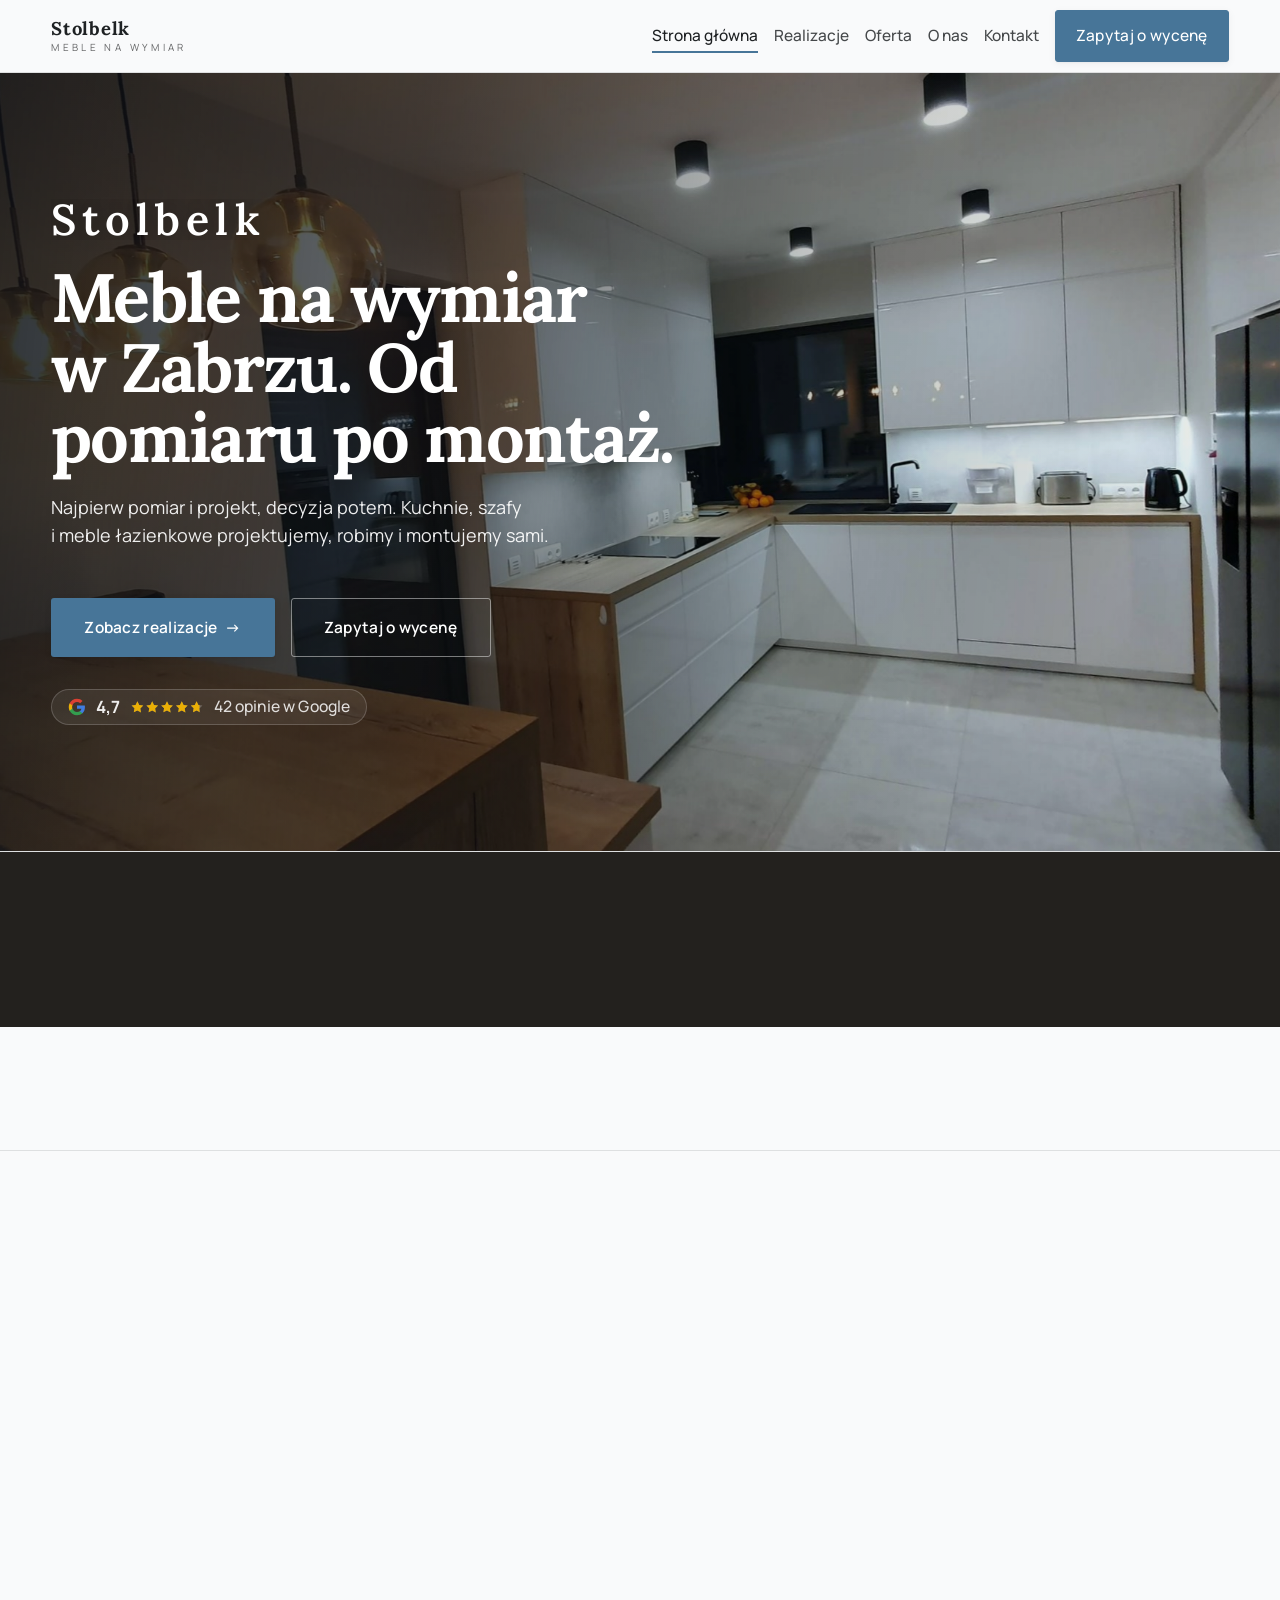
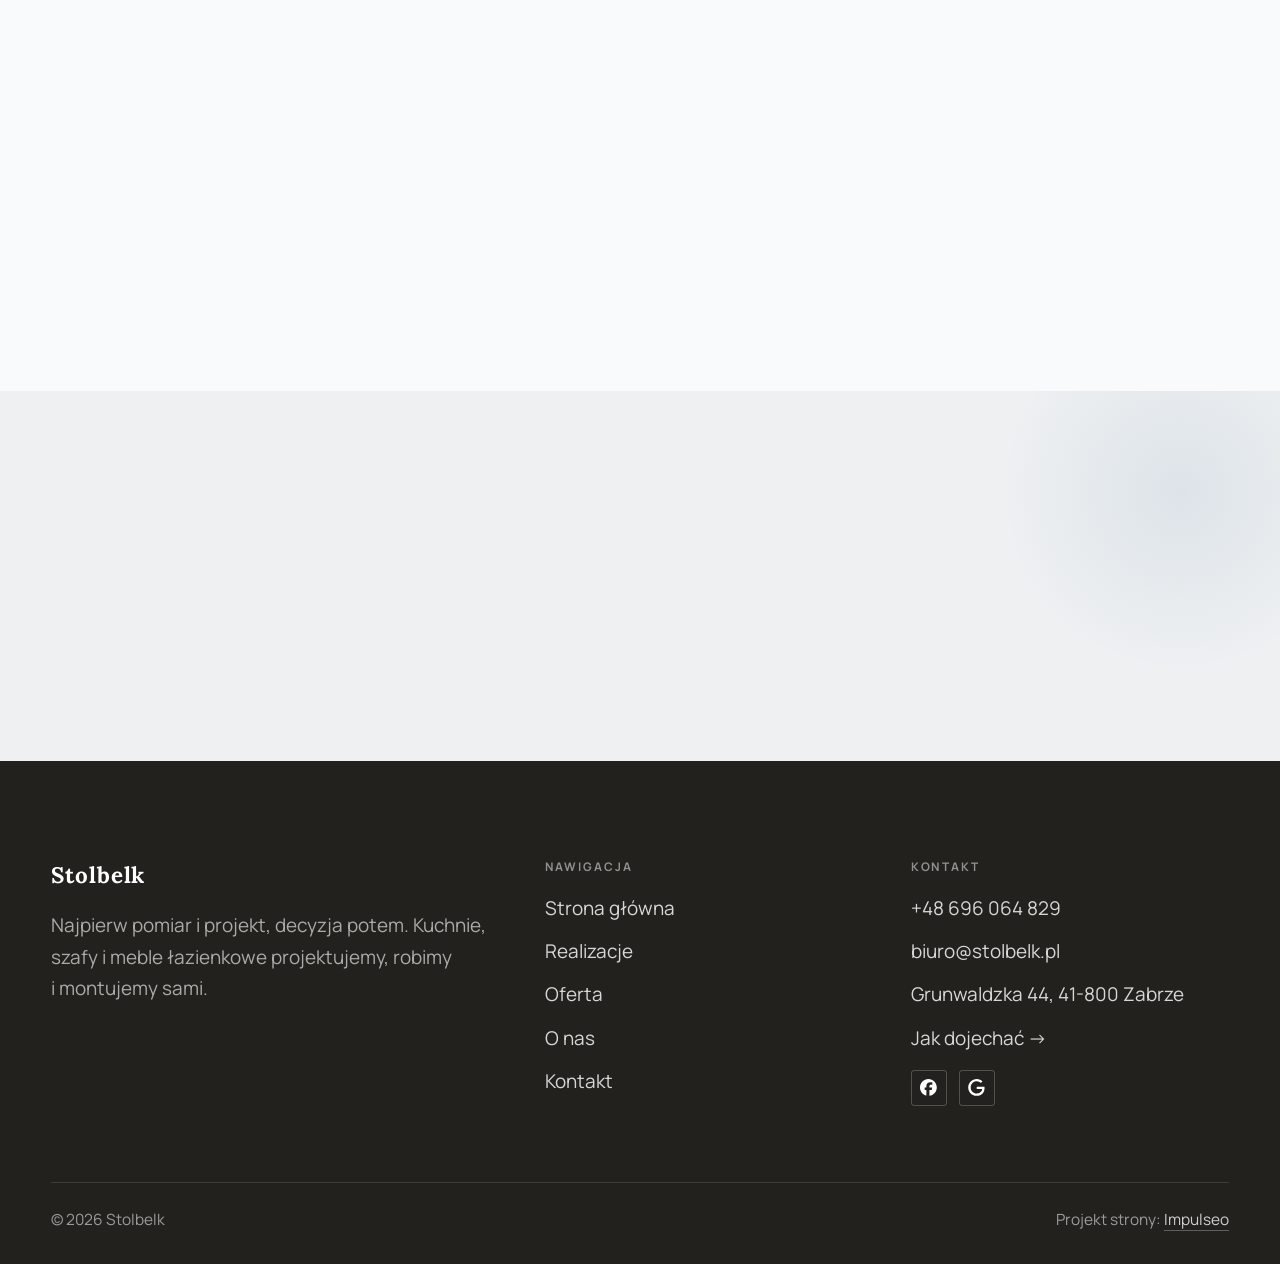
==== index.html @ 779e669f "Strona demo: stolbelk" ====
<!DOCTYPE html>
<html lang="pl">
<head>
<meta charset="UTF-8">
<meta name="viewport" content="width=device-width, initial-scale=1.0">
<title>Stolbelk - meble na wymiar, kuchnie i szafy</title>
<meta name="description" content="Meble na wymiar w Zabrzu: kuchnie, szafy i zabudowy pod Twoje wnętrze. Bezpłatny pomiar i projekt, jedna cena, montaż z gwarancją. Zadzwoń: +48 696 064 829.">
<link rel="canonical" href="https://kris20032.github.io/stolbelk/">
<meta name="robots" content="noindex, nofollow">
<meta property="og:type" content="website">
<meta property="og:locale" content="pl_PL">
<meta property="og:site_name" content="Stolbelk">
<meta property="og:title" content="Stolbelk - meble na wymiar, kuchnie i szafy">
<meta property="og:description" content="Meble na wymiar w Zabrzu: kuchnie, szafy i zabudowy pod Twoje wnętrze. Bezpłatny pomiar i projekt, jedna cena, montaż z gwarancją. Zadzwoń: +48 696 064 829.">
<meta property="og:url" content="https://kris20032.github.io/stolbelk/">
<meta property="og:image" content="https://kris20032.github.io/stolbelk/img/og.jpg">
<meta property="og:image:width" content="1200">
<meta property="og:image:height" content="630">
<meta name="twitter:card" content="summary_large_image">
<script type="application/ld+json">{"@context": "https://schema.org", "@type": "LocalBusiness", "name": "Stolbelk", "url": "https://kris20032.github.io/stolbelk/", "telephone": "+48696064829", "image": "https://kris20032.github.io/stolbelk/img/og.jpg", "areaServed": "Zabrze", "sameAs": ["https://www.facebook.com/Stolbelk/", "https://www.google.com/maps/place/Stolbelk/@50.3116658,18.7596633,714m/data=!3m2!1e3!4b1!4m6!3m5!1s0x4711321ceafa0b5f:0x9265c078d352d587!8m2!3d50.3116658!4d18.7596633!16s%2Fg%2F1tfq7z1x"]}</script>
<link rel="preconnect" href="https://fonts.googleapis.com">
<link rel="preconnect" href="https://fonts.gstatic.com" crossorigin>
<link href="https://fonts.googleapis.com/css2?family=Lora:wght@500;600;700&family=Manrope:wght@400;500;600&display=swap" rel="stylesheet">
<link rel="stylesheet" href="assets/styles.css?v=243ffdf0">
</head>
<body>

<header class="nav">
  <div class="wrap nav-inner">
    <a class="brand" href="index.html"><span class="name">Stolbelk</span><span class="sub">Meble na wymiar</span></a>
    <nav class="nav-links">
      <a href="index.html" class="active" aria-current="page">Strona główna</a>
      <a href="realizacje.html">Realizacje</a>
      <a href="oferta.html">Oferta</a>
      <a href="o-nas.html">O nas</a>
      <a href="kontakt.html">Kontakt</a>
      <a href="kontakt.html" class="btn btn-accent">Zapytaj o wycenę</a>
    </nav>
    <button class="nav-toggle" aria-label="Menu"><span></span><span></span><span></span></button>
  </div>
</header>

<main>
<section class="hero-cine">
  <img src="img/hero.jpg" fetchpriority="high" alt="Stolbelk - Meble na wymiar w Zabrzu. Od pomiaru po montaż. " width="2334" height="1058">
  <div class="wrap">
    <div class="hero-copy">
      <div class="brandmark bm-l"><span class="bm-line"><span>Stolbelk</span></span></div>
      <h1>Meble na wymiar w Zabrzu. Od pomiaru po montaż. </h1>
      <p class="lead">Najpierw pomiar i projekt, decyzja potem. Kuchnie, szafy i meble łazienkowe projektujemy, robimy i montujemy sami.</p>
      <div class="hero-actions">
        <a href="realizacje.html" class="btn btn-accent">Zobacz realizacje <span class="arr">→</span></a>
        <a href="kontakt.html" class="btn btn-ghost btn-on-dark">Zapytaj o wycenę</a>
      </div>
      <div style="margin-top:var(--space-6);color:#fff;font-weight:600;letter-spacing:.02em;opacity:.92"><span class="g-badge"><svg class="gb-ico" viewBox="0 0 24 24" width="18" height="18" aria-hidden="true"><path fill="#4285F4" d="M22.56 12.25c0-.78-.07-1.53-.2-2.25H12v4.26h5.92c-.26 1.37-1.04 2.53-2.21 3.31v2.77h3.57c2.08-1.92 3.28-4.74 3.28-8.09z"/><path fill="#34A853" d="M12 23c2.97 0 5.46-.98 7.28-2.66l-3.57-2.77c-.98.66-2.23 1.06-3.71 1.06-2.86 0-5.29-1.93-6.16-4.53H2.18v2.84C3.99 20.53 7.7 23 12 23z"/><path fill="#FBBC05" d="M5.84 14.09c-.22-.66-.35-1.36-.35-2.09s.13-1.43.35-2.09V7.07H2.18C1.43 8.55 1 10.22 1 12s.43 3.45 1.18 4.93l2.85-2.22.81-.62z"/><path fill="#EA4335" d="M12 5.38c1.62 0 3.06.56 4.21 1.64l3.15-3.15C17.45 2.09 14.97 1 12 1 7.7 1 3.99 3.47 2.18 7.07l3.66 2.84c.87-2.6 3.3-4.53 6.16-4.53z"/></svg><b class="gb-ocena">4,7</b><svg class="gb-stars" viewBox="0 0 90 18" width="74" height="14.8" aria-hidden="true"><g fill="currentColor" opacity=".26"><path transform="translate(0,0)" d="M9 1.6l2.2 4.46 4.92.72-3.56 3.47.84 4.9L9 12.74l-4.4 2.31.84-4.9L1.88 6.68l4.92-.72L9 1.6Z"/><path transform="translate(18,0)" d="M9 1.6l2.2 4.46 4.92.72-3.56 3.47.84 4.9L9 12.74l-4.4 2.31.84-4.9L1.88 6.68l4.92-.72L9 1.6Z"/><path transform="translate(36,0)" d="M9 1.6l2.2 4.46 4.92.72-3.56 3.47.84 4.9L9 12.74l-4.4 2.31.84-4.9L1.88 6.68l4.92-.72L9 1.6Z"/><path transform="translate(54,0)" d="M9 1.6l2.2 4.46 4.92.72-3.56 3.47.84 4.9L9 12.74l-4.4 2.31.84-4.9L1.88 6.68l4.92-.72L9 1.6Z"/><path transform="translate(72,0)" d="M9 1.6l2.2 4.46 4.92.72-3.56 3.47.84 4.9L9 12.74l-4.4 2.31.84-4.9L1.88 6.68l4.92-.72L9 1.6Z"/></g><clipPath id="gs940"><rect x="0" y="0" width="84.6" height="18"/></clipPath><g fill="#FBBC04" clip-path="url(#gs940)"><path transform="translate(0,0)" d="M9 1.6l2.2 4.46 4.92.72-3.56 3.47.84 4.9L9 12.74l-4.4 2.31.84-4.9L1.88 6.68l4.92-.72L9 1.6Z"/><path transform="translate(18,0)" d="M9 1.6l2.2 4.46 4.92.72-3.56 3.47.84 4.9L9 12.74l-4.4 2.31.84-4.9L1.88 6.68l4.92-.72L9 1.6Z"/><path transform="translate(36,0)" d="M9 1.6l2.2 4.46 4.92.72-3.56 3.47.84 4.9L9 12.74l-4.4 2.31.84-4.9L1.88 6.68l4.92-.72L9 1.6Z"/><path transform="translate(54,0)" d="M9 1.6l2.2 4.46 4.92.72-3.56 3.47.84 4.9L9 12.74l-4.4 2.31.84-4.9L1.88 6.68l4.92-.72L9 1.6Z"/><path transform="translate(72,0)" d="M9 1.6l2.2 4.46 4.92.72-3.56 3.47.84 4.9L9 12.74l-4.4 2.31.84-4.9L1.88 6.68l4.92-.72L9 1.6Z"/></g></svg><span class="gb-txt">42 opinie w Google</span></span></div>
    </div>
  </div>
</section>
<section class="strip n-4" style="padding-block:0">
  <div class="wrap">
    <div class="item reveal"><div class="k">Projekt pod Twój wymiar</div><div class="v"></div></div>
    <div class="item reveal"><div class="k">Własna produkcja</div><div class="v"></div></div>
    <div class="item reveal"><div class="k">Transport i montaż</div><div class="v"></div></div>
    <div class="item reveal"><div class="k">Kuchnie, szafy, łazienki</div><div class="v"></div></div>
  </div>
</section>
<section class="opinie-mini" aria-label="Opinie klientów">
  <div class="wrap">
    <div class="om-row">
      <div class="om-item reveal"><blockquote>„Zleciliśmy wykonanie kuchni na wymiar, szafki rtv, szafki łazienkowej oraz szafy na wymiar.”</blockquote><span class="om-autor">Katarzyna R.</span></div>
      <div class="om-item reveal"><blockquote>„Z czystym sumieniem mogę polecić firmę Stolbelk.”</blockquote><span class="om-autor">Agnieszka W.</span></div>
      <div class="om-item reveal"><blockquote>„Jesteśmy bardzo zadowoleni z montażu naszej zabudowy meblowej.”</blockquote><span class="om-autor">Paweł M.</span></div>
    </div>
  </div>
</section>
<section>
  <div class="wrap split">
    <div class="split-art reveal"><img src="img/g1.jpg" alt="Stolbelk - realizacja" loading="lazy" width="2880" height="1365" decoding="async"></div>
    <div class="split-copy reveal">
      <span class="eyebrow">Jak pracujemy</span>
      <h2>O nas</h2>
      <p class="muted">Najwięcej czasu schodzi przy pomiarze i projekcie, bo tam rozstrzyga się wszystko. Krzywa ściana albo wnęka o dwóch szerokościach - to musi być w projekcie, zanim ruszy piła. Montaż to już ostatni krok.</p>
      <p class="muted">Projektujemy, produkujemy i przywozimy meble sami: kuchnie na wymiar, szafy, szafki RTV, meble łazienkowe, a w starszych kuchniach wymieniamy same fronty. Pracujemy przy ul. Grunwaldzkiej 44 w Zabrzu, od poniedziałku do piątku.</p>
      <a href="o-nas.html" class="btn btn-ghost">Poznaj nas <span class="arr">→</span></a>
    </div>
  </div>
</section>
<section class="gateways-band">
  <div class="wrap">
    <div class="gateways">
      <a href="oferta.html" class="gateway reveal"><img src="img/g2.jpg" alt="Kuchnie na wymiar" loading="lazy" width="1154" height="1554" decoding="async"><span class="g-ttl">Kuchnie na wymiar</span></a>
      <a href="oferta.html" class="gateway reveal"><img src="img/g3.jpg" alt="Szafy i garderoby" loading="lazy" width="1200" height="1600" decoding="async"><span class="g-ttl">Szafy i garderoby</span></a>
      <a href="oferta.html" class="gateway reveal"><img src="img/g4.jpg" alt="Meble pokojowe i łazienkowe" loading="lazy" width="1168" height="1564" decoding="async"><span class="g-ttl">Meble pokojowe i łazienkowe</span></a>
    </div>
  </div>
</section>
<section class="stopklatka" aria-hidden="true">
  <div class="stk-bg" style="background-image:url(img/g6.jpg)"></div>
</section>
<section class="opinie">
  <div class="wrap">
    <div class="head center reveal">
      <span class="eyebrow">Opinie</span>
      <h2>Co mówią klienci</h2>
    </div>
    <p class="op-meta reveal"><span class="g-badge"><svg class="gb-ico" viewBox="0 0 24 24" width="18" height="18" aria-hidden="true"><path fill="#4285F4" d="M22.56 12.25c0-.78-.07-1.53-.2-2.25H12v4.26h5.92c-.26 1.37-1.04 2.53-2.21 3.31v2.77h3.57c2.08-1.92 3.28-4.74 3.28-8.09z"/><path fill="#34A853" d="M12 23c2.97 0 5.46-.98 7.28-2.66l-3.57-2.77c-.98.66-2.23 1.06-3.71 1.06-2.86 0-5.29-1.93-6.16-4.53H2.18v2.84C3.99 20.53 7.7 23 12 23z"/><path fill="#FBBC05" d="M5.84 14.09c-.22-.66-.35-1.36-.35-2.09s.13-1.43.35-2.09V7.07H2.18C1.43 8.55 1 10.22 1 12s.43 3.45 1.18 4.93l2.85-2.22.81-.62z"/><path fill="#EA4335" d="M12 5.38c1.62 0 3.06.56 4.21 1.64l3.15-3.15C17.45 2.09 14.97 1 12 1 7.7 1 3.99 3.47 2.18 7.07l3.66 2.84c.87-2.6 3.3-4.53 6.16-4.53z"/></svg><b class="gb-ocena">4,7</b><svg class="gb-stars" viewBox="0 0 90 18" width="74" height="14.8" aria-hidden="true"><g fill="currentColor" opacity=".26"><path transform="translate(0,0)" d="M9 1.6l2.2 4.46 4.92.72-3.56 3.47.84 4.9L9 12.74l-4.4 2.31.84-4.9L1.88 6.68l4.92-.72L9 1.6Z"/><path transform="translate(18,0)" d="M9 1.6l2.2 4.46 4.92.72-3.56 3.47.84 4.9L9 12.74l-4.4 2.31.84-4.9L1.88 6.68l4.92-.72L9 1.6Z"/><path transform="translate(36,0)" d="M9 1.6l2.2 4.46 4.92.72-3.56 3.47.84 4.9L9 12.74l-4.4 2.31.84-4.9L1.88 6.68l4.92-.72L9 1.6Z"/><path transform="translate(54,0)" d="M9 1.6l2.2 4.46 4.92.72-3.56 3.47.84 4.9L9 12.74l-4.4 2.31.84-4.9L1.88 6.68l4.92-.72L9 1.6Z"/><path transform="translate(72,0)" d="M9 1.6l2.2 4.46 4.92.72-3.56 3.47.84 4.9L9 12.74l-4.4 2.31.84-4.9L1.88 6.68l4.92-.72L9 1.6Z"/></g><clipPath id="gs940"><rect x="0" y="0" width="84.6" height="18"/></clipPath><g fill="#FBBC04" clip-path="url(#gs940)"><path transform="translate(0,0)" d="M9 1.6l2.2 4.46 4.92.72-3.56 3.47.84 4.9L9 12.74l-4.4 2.31.84-4.9L1.88 6.68l4.92-.72L9 1.6Z"/><path transform="translate(18,0)" d="M9 1.6l2.2 4.46 4.92.72-3.56 3.47.84 4.9L9 12.74l-4.4 2.31.84-4.9L1.88 6.68l4.92-.72L9 1.6Z"/><path transform="translate(36,0)" d="M9 1.6l2.2 4.46 4.92.72-3.56 3.47.84 4.9L9 12.74l-4.4 2.31.84-4.9L1.88 6.68l4.92-.72L9 1.6Z"/><path transform="translate(54,0)" d="M9 1.6l2.2 4.46 4.92.72-3.56 3.47.84 4.9L9 12.74l-4.4 2.31.84-4.9L1.88 6.68l4.92-.72L9 1.6Z"/><path transform="translate(72,0)" d="M9 1.6l2.2 4.46 4.92.72-3.56 3.47.84 4.9L9 12.74l-4.4 2.31.84-4.9L1.88 6.68l4.92-.72L9 1.6Z"/></g></svg><span class="gb-txt">42 opinie w Google</span></span></p>
    <p class="op-meta reveal"><a class="op-google" href="https://www.google.com/maps/place/Stolbelk/@50.3116658,18.7596633,714m/data=!3m2!1e3!4b1!4m6!3m5!1s0x4711321ceafa0b5f:0x9265c078d352d587!8m2!3d50.3116658!4d18.7596633!16s%2Fg%2F1tfq7z1x" target="_blank" rel="noopener"><svg class="op-g-ico" viewBox="0 0 24 24" width="17" height="17" aria-hidden="true"><path fill="#4285F4" d="M22.56 12.25c0-.78-.07-1.53-.2-2.25H12v4.26h5.92c-.26 1.37-1.04 2.53-2.21 3.31v2.77h3.57c2.08-1.92 3.28-4.74 3.28-8.09z"/><path fill="#34A853" d="M12 23c2.97 0 5.46-.98 7.28-2.66l-3.57-2.77c-.98.66-2.23 1.06-3.71 1.06-2.86 0-5.29-1.93-6.16-4.53H2.18v2.84C3.99 20.53 7.7 23 12 23z"/><path fill="#FBBC05" d="M5.84 14.09c-.22-.66-.35-1.36-.35-2.09s.13-1.43.35-2.09V7.07H2.18C1.43 8.55 1 10.22 1 12s.43 3.45 1.18 4.93l2.85-2.22.81-.62z"/><path fill="#EA4335" d="M12 5.38c1.62 0 3.06.56 4.21 1.64l3.15-3.15C17.45 2.09 14.97 1 12 1 7.7 1 3.99 3.47 2.18 7.07l3.66 2.84c.87-2.6 3.3-4.53 6.16-4.53z"/></svg><span>Zobacz opinie w Google</span><span class="arr">→</span></a></p>
    <div class="opinie-grid">
      <figure class="op-card reveal"><span class="op-star"><svg class="ico-star" width="14" height="14" viewBox="0 0 24 24" style="vertical-align:-2px" aria-hidden="true"><path d="M12 2.8l2.85 5.8 6.4.93-4.63 4.5 1.1 6.37L12 17.4l-5.72 3 1.1-6.37-4.63-4.5 6.4-.93L12 2.8Z" fill="currentColor"/></svg><svg class="ico-star" width="14" height="14" viewBox="0 0 24 24" style="vertical-align:-2px" aria-hidden="true"><path d="M12 2.8l2.85 5.8 6.4.93-4.63 4.5 1.1 6.37L12 17.4l-5.72 3 1.1-6.37-4.63-4.5 6.4-.93L12 2.8Z" fill="currentColor"/></svg><svg class="ico-star" width="14" height="14" viewBox="0 0 24 24" style="vertical-align:-2px" aria-hidden="true"><path d="M12 2.8l2.85 5.8 6.4.93-4.63 4.5 1.1 6.37L12 17.4l-5.72 3 1.1-6.37-4.63-4.5 6.4-.93L12 2.8Z" fill="currentColor"/></svg><svg class="ico-star" width="14" height="14" viewBox="0 0 24 24" style="vertical-align:-2px" aria-hidden="true"><path d="M12 2.8l2.85 5.8 6.4.93-4.63 4.5 1.1 6.37L12 17.4l-5.72 3 1.1-6.37-4.63-4.5 6.4-.93L12 2.8Z" fill="currentColor"/></svg><svg class="ico-star" width="14" height="14" viewBox="0 0 24 24" style="vertical-align:-2px" aria-hidden="true"><path d="M12 2.8l2.85 5.8 6.4.93-4.63 4.5 1.1 6.37L12 17.4l-5.72 3 1.1-6.37-4.63-4.5 6.4-.93L12 2.8Z" fill="currentColor"/></svg></span><blockquote>Zleciliśmy wykonanie kuchni na wymiar, szafki rtv, szafki łazienkowej oraz szafy na wymiar. Jesteśmy bardzo zadowoleni z realizacji. Wszystko na czas, bardzo dokładnie wykonane, bardzo dobrej jakości.</blockquote><span class="op-autor">Katarzyna R.</span></figure>
      <figure class="op-card reveal"><span class="op-star"><svg class="ico-star" width="14" height="14" viewBox="0 0 24 24" style="vertical-align:-2px" aria-hidden="true"><path d="M12 2.8l2.85 5.8 6.4.93-4.63 4.5 1.1 6.37L12 17.4l-5.72 3 1.1-6.37-4.63-4.5 6.4-.93L12 2.8Z" fill="currentColor"/></svg><svg class="ico-star" width="14" height="14" viewBox="0 0 24 24" style="vertical-align:-2px" aria-hidden="true"><path d="M12 2.8l2.85 5.8 6.4.93-4.63 4.5 1.1 6.37L12 17.4l-5.72 3 1.1-6.37-4.63-4.5 6.4-.93L12 2.8Z" fill="currentColor"/></svg><svg class="ico-star" width="14" height="14" viewBox="0 0 24 24" style="vertical-align:-2px" aria-hidden="true"><path d="M12 2.8l2.85 5.8 6.4.93-4.63 4.5 1.1 6.37L12 17.4l-5.72 3 1.1-6.37-4.63-4.5 6.4-.93L12 2.8Z" fill="currentColor"/></svg><svg class="ico-star" width="14" height="14" viewBox="0 0 24 24" style="vertical-align:-2px" aria-hidden="true"><path d="M12 2.8l2.85 5.8 6.4.93-4.63 4.5 1.1 6.37L12 17.4l-5.72 3 1.1-6.37-4.63-4.5 6.4-.93L12 2.8Z" fill="currentColor"/></svg><svg class="ico-star" width="14" height="14" viewBox="0 0 24 24" style="vertical-align:-2px" aria-hidden="true"><path d="M12 2.8l2.85 5.8 6.4.93-4.63 4.5 1.1 6.37L12 17.4l-5.72 3 1.1-6.37-4.63-4.5 6.4-.93L12 2.8Z" fill="currentColor"/></svg></span><blockquote>Z czystym sumieniem mogę polecić firmę Stolbelk. Meble kuchenne służą nam ponad pół roku i poza tym, że są świetnie wykonane, są też bardzo funkcjonalne dzięki dobrze wykonanemu projektowi.</blockquote><span class="op-autor">Agnieszka W.</span></figure>
      <figure class="op-card reveal"><span class="op-star"><svg class="ico-star" width="14" height="14" viewBox="0 0 24 24" style="vertical-align:-2px" aria-hidden="true"><path d="M12 2.8l2.85 5.8 6.4.93-4.63 4.5 1.1 6.37L12 17.4l-5.72 3 1.1-6.37-4.63-4.5 6.4-.93L12 2.8Z" fill="currentColor"/></svg><svg class="ico-star" width="14" height="14" viewBox="0 0 24 24" style="vertical-align:-2px" aria-hidden="true"><path d="M12 2.8l2.85 5.8 6.4.93-4.63 4.5 1.1 6.37L12 17.4l-5.72 3 1.1-6.37-4.63-4.5 6.4-.93L12 2.8Z" fill="currentColor"/></svg><svg class="ico-star" width="14" height="14" viewBox="0 0 24 24" style="vertical-align:-2px" aria-hidden="true"><path d="M12 2.8l2.85 5.8 6.4.93-4.63 4.5 1.1 6.37L12 17.4l-5.72 3 1.1-6.37-4.63-4.5 6.4-.93L12 2.8Z" fill="currentColor"/></svg><svg class="ico-star" width="14" height="14" viewBox="0 0 24 24" style="vertical-align:-2px" aria-hidden="true"><path d="M12 2.8l2.85 5.8 6.4.93-4.63 4.5 1.1 6.37L12 17.4l-5.72 3 1.1-6.37-4.63-4.5 6.4-.93L12 2.8Z" fill="currentColor"/></svg><svg class="ico-star" width="14" height="14" viewBox="0 0 24 24" style="vertical-align:-2px" aria-hidden="true"><path d="M12 2.8l2.85 5.8 6.4.93-4.63 4.5 1.1 6.37L12 17.4l-5.72 3 1.1-6.37-4.63-4.5 6.4-.93L12 2.8Z" fill="currentColor"/></svg></span><blockquote>Jesteśmy bardzo zadowoleni z montażu naszej zabudowy meblowej. Panowie zastosowali i zrealizowali świetne rozwiązania, których sami nie wymyślilibyśmy. Świetny kontakt z firmą i fajne konkurencyjne ceny!</blockquote><span class="op-autor">Paweł M.</span></figure>
    </div>
  </div>
</section>
<section>
  <div class="wrap">
    <div class="head reveal">
      <span class="eyebrow">Realizacje</span>
      <h2>Meble, które już stoją</h2>
      <p>Zdjęcia z naszych montaży, w domach klientów - żadnych wizualizacji z katalogu. Tak te meble wyglądają na co dzień.</p>
    </div>
    <div class="gallery">
      <div class="tile t-two3 reveal"><img src="img/g5.jpg" alt="Stolbelk" loading="lazy" width="1204" height="1530" decoding="async"></div>
      <div class="tile t-third reveal"><img src="img/g7.jpg" alt="Stolbelk" loading="lazy" width="2398" height="1858" decoding="async"></div>
      <div class="tile t-third reveal"><img src="img/g8.jpg" alt="Stolbelk" loading="lazy" width="1248" height="554" decoding="async"></div>
      <div class="tile t-third reveal"><img src="img/g9.jpg" alt="Stolbelk" loading="lazy" width="2722" height="1550" decoding="async"></div>
      <div class="tile t-third reveal"><img src="img/g10.jpg" alt="Stolbelk" loading="lazy" width="960" height="638" decoding="async"></div>
    </div>
    <div style="margin-top:var(--space-7)" class="reveal"><a href="realizacje.html" class="btn btn-accent">Pełna galeria <span class="arr">→</span></a></div>
  </div>
</section>
<section class="cta">
  <div class="wrap">
    <div class="reveal">
      <span class="eyebrow">Współpraca</span>
      <h2>Zacznijmy od krótkiej rozmowy.</h2>
      <p>Masz pytanie? Dzwoń. Mówimy wprost, co da się zrobić i za ile.</p>
    </div>
    <div class="cta-actions reveal">
      <a href="kontakt.html" class="btn btn-light">Zapytaj o wycenę <span class="arr">→</span></a>
      <a href="tel:+48696064829" class="btn btn-ghost btn-ghost-cta">+48 696 064 829</a>
    </div>
  </div>
</section>
</main>

<footer>
  <div class="wrap">
    <div class="foot-grid">
      <div class="foot-brand">
        <div class="name">Stolbelk</div>
        <p>Najpierw pomiar i projekt, decyzja potem. Kuchnie, szafy i meble łazienkowe projektujemy, robimy i montujemy sami.</p>
      </div>
      <div class="foot-col">
        <h4>Nawigacja</h4>
        <a href="index.html">Strona główna</a>
        <a href="realizacje.html">Realizacje</a>
        <a href="oferta.html">Oferta</a>
        <a href="o-nas.html">O nas</a>
        <a href="kontakt.html">Kontakt</a>
      </div>
      <div class="foot-col">
        <h4>Kontakt</h4>
        <a href="tel:+48696064829">+48 696 064 829</a>
        <a href="mailto:biuro@stolbelk.pl">biuro@stolbelk.pl</a>
        <p>Grunwaldzka 44, 41-800 Zabrze</p>
        <a href="https://www.google.com/maps/place/Stolbelk/@50.3116658,18.7596633,714m/data=!3m2!1e3!4b1!4m6!3m5!1s0x4711321ceafa0b5f:0x9265c078d352d587!8m2!3d50.3116658!4d18.7596633!16s%2Fg%2F1tfq7z1x" target="_blank" rel="noopener">Jak dojechać →</a>
      <div class="foot-soc">
        <a class="soc" href="https://www.facebook.com/Stolbelk/" target="_blank" rel="noopener" aria-label="Facebook - Stolbelk"><svg viewBox="0 0 24 24" aria-hidden="true" focusable="false"><path d="M9.101 23.691v-7.98H6.627v-3.667h2.474v-1.58c0-4.085 1.848-5.978 5.858-5.978.401 0 .955.042 1.468.103a8.68 8.68 0 0 1 1.141.195v3.325a8.623 8.623 0 0 0-.653-.036 26.805 26.805 0 0 0-.733-.009c-.707 0-1.259.096-1.675.309a1.686 1.686 0 0 0-.679.622c-.258.42-.374.995-.374 1.752v1.297h3.919l-.386 2.103-.287 1.564h-3.246v8.245C19.396 23.238 24 18.179 24 12.044c0-6.627-5.373-12-12-12s-12 5.373-12 12c0 5.628 3.874 10.35 9.101 11.647Z" fill="currentColor"/></svg></a>
        <a class="soc" href="https://www.google.com/maps/place/Stolbelk/@50.3116658,18.7596633,714m/data=!3m2!1e3!4b1!4m6!3m5!1s0x4711321ceafa0b5f:0x9265c078d352d587!8m2!3d50.3116658!4d18.7596633!16s%2Fg%2F1tfq7z1x" target="_blank" rel="noopener" aria-label="Google - Stolbelk"><svg viewBox="0 0 24 24" aria-hidden="true" focusable="false"><path d="M12.48 10.92v3.28h7.84c-.24 1.84-.853 3.187-1.787 4.133-1.147 1.147-2.933 2.4-6.053 2.4-4.827 0-8.6-3.893-8.6-8.72s3.773-8.72 8.6-8.72c2.6 0 4.507 1.027 5.907 2.347l2.307-2.307C18.747 1.44 16.133 0 12.48 0 5.867 0 .307 5.387.307 12s5.56 12 12.173 12c3.573 0 6.267-1.173 8.373-3.36 2.16-2.16 2.84-5.213 2.84-7.667 0-.76-.053-1.467-.173-2.053H12.48z" fill="currentColor"/></svg></a>
      </div>
      </div>
    </div>
    <div class="foot-bot">
      <span>© 2026 Stolbelk</span>
      <span>Projekt strony: <a class="foot-credit" href="https://impulseo.pl" target="_blank" rel="noopener">Impulseo</a></span>
    </div>
  </div>
</footer>
<div class="sticky-reserve"><a class="sr-book" href="kontakt.html">Zapytaj o wycenę</a><a class="sr-call" href="tel:+48696064829" aria-label="Zadzwoń"><svg class="ico-tel" width="16" height="16" viewBox="0 0 24 24" fill="none" aria-hidden="true"><path d="M6.6 10.8a15.5 15.5 0 0 0 6.6 6.6l2.2-2.2a1 1 0 0 1 1-.24 11.4 11.4 0 0 0 3.6.58 1 1 0 0 1 1 1V20a1 1 0 0 1-1 1A17 17 0 0 1 3 4a1 1 0 0 1 1-1h3.5a1 1 0 0 1 1 1c0 1.25.2 2.46.58 3.6a1 1 0 0 1-.25 1l-2.23 2.2Z" fill="currentColor"/></svg></a></div>
<div class="demo-wazne" data-do="2026-10-19" data-cykl="3" hidden><svg class="dw-ico" width="13" height="13" viewBox="0 0 24 24" fill="none" aria-hidden="true"><circle cx="12" cy="12" r="8.6" stroke="currentColor" stroke-width="1.8"/><path d="M12 7.2V12l3.3 2" stroke="currentColor" stroke-width="1.8" stroke-linecap="round"/></svg><span class="dw-txt"></span></div>

<script src="assets/main.js"></script>
</body>
</html>
---- assets/styles.css ----
/* ============================================================
   STOLBASZ — premium, architektoniczny B2B fit-out
   Jasna paleta, zero brązu. System wg premium-web-craft.
   Projekt strony: Impulseo (impulseo.pl)
   ============================================================ */

:root{
  /* PALETA — jasna, architektoniczna, chłodna */
  --paper:#F3F1EC;          /* główne tło */
  --paper-2:#E6E3DB;        /* sekcje alternatywne (chłodny jasny szary) */
  --paper-3:#E6E3DB;        /* delikatne wypełnienia */
  --ink:#23211E;            /* tekst główny — chłodny grafit */
  --ink-soft:#43403A;       /* nagłówki drugorzędne */
  --muted:#87837A;          /* tekst poboczny */
  --line:rgba(35,33,30,.12);/* hairline */
  --accent:#8A6B3C;         /* stonowany petrol-slate — jedyny akcent */
  --accent-d:#6E5430;
  --accent-soft:rgba(138,107,60,.10);
  --dark:#23211E;           /* sekcje ciemne (stopka/CTA) */

  /* HOVER ZDJĘĆ — JEDEN standard dla całego silnika (decyzja K. 04.08.2026, artefakt z wariantami).
     AKTUALNE (K.+Szymon 09.08.2026, wybór z artefaktu 6 wariantów): zoom 1.05 przy 1.4s -
     przy tak długim czasie mocniejszy kadr NIE skacze, tylko „oddycha". Poprzedni standard
     (1.02 / .55s z 04.08) odbierany jako dynamiczny i szybki.
     Spoczynek lekko przygaszony, ale TYLKO tam, gdzie jest mysz (@media hover:hover) —
     na telefonie zdjęcia zostają w pełnej jasności. */
  --img-zoom:1.05;                   /* K.+Szymon 09.08: wariant F z artefaktu porównawczego */
  --img-rest:brightness(.95) saturate(.99);
  --img-hot:brightness(1.06) saturate(1.05);
  --img-dur:1.4s;                    /* K.+Szymon 09.08 (wariant F): powoli = elegancko */
  --img-ease:cubic-bezier(.16,.84,.44,1);  /* miękki ogon, efekt „oddychania" */

  /* ODSTĘPY — skala 4/8 */
  --space-1:4px; --space-2:8px; --space-3:12px; --space-4:16px; --space-5:24px;
  --space-6:32px; --space-7:48px; --space-8:64px; --space-9:96px; --space-10:128px;

  /* TYPOGRAFIA — fluid clamp() (skala podbita 16.07.2026: większe, czytelniejsze litery — uwaga Adama) */
  --text-sm:clamp(.9rem,.87rem + .12vw,1rem);
  --text-base:clamp(1.08rem,1.04rem + .18vw,1.2rem);
  --text-lg:clamp(1.24rem,1.15rem + .34vw,1.44rem);
  --text-h3:clamp(1.34rem,1.22rem + .55vw,1.66rem);
  --text-h2:clamp(2.1rem,1.66rem + 2.1vw,3.1rem);
  --text-h1:clamp(2.9rem,2.1rem + 4vw,5.1rem);

  /* PROMIENIE — architektoniczne, raczej ostre */
  --r-sm:3px; --r-md:6px; --r-lg:10px;

  /* RUCH */
  --ease:cubic-bezier(.25,.46,.45,.94); --dur:.24s;

  /* CIENIE — miękkie, warstwowe */
  --sh-sm:0 1px 2px rgba(16,24,32,.04), 0 2px 8px rgba(16,24,32,.05);
  --sh-md:0 2px 6px rgba(16,24,32,.05), 0 12px 28px -8px rgba(16,24,32,.12);
  --sh-lg:0 6px 14px rgba(16,24,32,.07), 0 26px 56px -18px rgba(16,24,32,.22);

  --hairline:1px solid var(--line);

  --font-display:'Lora',serif;
  --font-body:'Manrope',sans-serif;
}

*{box-sizing:border-box;margin:0;padding:0}
html{scroll-behavior:smooth}
body{
  font-family:var(--font-body);
  font-size:var(--text-base);
  line-height:1.65;
  color:var(--ink);
  background:var(--paper);
  -webkit-font-smoothing:antialiased;
  text-rendering:optimizeLegibility;
}
img{max-width:100%;height:auto;display:block}  /* height:auto = width/height z atrybutów trzyma proporcje (TOP#12) */
a{color:inherit;text-decoration:none}

.wrap{width:min(92%,1180px);margin-inline:auto}
section{padding-block:clamp(52px,6.5vw,96px)}

h1,h2,h3{font-family:var(--font-display);font-weight:700;line-height:1.08;letter-spacing:-.02em;color:var(--ink)}
h1{font-size:var(--text-h1);letter-spacing:-.035em}
h2{font-size:var(--text-h2);letter-spacing:-.025em}
h3{font-size:var(--text-h3)}
/* MIARA — długość wiersza. WCAG 2.2 SC 1.4.8: max 80 znaków; Butterick: 45–90.
   68ch daje realnie 72–78 znaków polskiego tekstu, czyli z zapasem pod granicą.
   Wcześniej limit miał TYLKO <p> — <li>, <blockquote> i <dd> nie miały żadnego,
   i to jedyny powód, dla którego 23 bloki na dwóch oddanych stronach jadą po
   83–106 znaków w wierszu (pomiar 07.08.2026, bramka `miara`).
   ⚠️ Listy i definicje ograniczamy TYLKO bez klasy: `ul`/`ol` z klasą to u nas
   układ (siatki kafli, menu), a nie tekst ciągły — tam miarę wyznacza układ. */
/* 60ch, nie 68ch (K. 10.08): po zmianie fontów na węższe kroje (DM Sans i spółka)
   w 68ch mieściło się ~90 znaków - bramka pikselowa słusznie zgłaszała przekroczenie
   granicy 80. Pomiar na żywej przeglądarce: 60ch = 90 znaków, 53ch = ~78 znaków, czyli normę WCAG 1.4.8. */
:root{ --miara:53ch }
p{max-width:min(100%,var(--miara))}
blockquote,
ul:not([class])>li, ol:not([class])>li,
dl:not([class])>dd{max-width:min(100%,var(--miara))}

/* ⚠️ Świadomie BEZ wyjątku `.tile p,.card p,.svc p{max-width:none}`, choć nasuwa się sam:
   te akapity BYŁY już ograniczone (stare `p{max-width:65ch}`), więc „wyjątek" nie odblokowałby
   niczego nowego — tylko ROZLUŹNIŁ stan sprzed zmiany na wszystkich demach naraz.
   `figcaption` żadna z reguł wyżej nie dotyczy, więc też nie potrzebuje zwolnienia. */

/* ŁAMANIE. `balance` wyrównuje długości wierszy w nagłówku, `pretty` pilnuje ostatniego
   wiersza akapitu, żeby nie został w nim jeden wyraz. Obsługiwane od Chrome 117 /
   Safari 17.5; starsze przeglądarki po prostu ignorują tę własność.
   `text-wrap:pretty` nie występowało dotąd ANI RAZ w silniku ani w repo klientów. */
h1,h2,h3,.lead,.lede{text-wrap:balance}
p,li,blockquote,dd{text-wrap:pretty}

.eyebrow{
  font-family:var(--font-body);
  font-size:var(--text-sm);
  font-weight:600;
  letter-spacing:.18em;
  text-transform:uppercase;
  color:var(--accent);
  display:inline-flex;align-items:center;gap:var(--space-3);
}
/* flex:none + margin-top = kreska trzyma się PIERWSZEJ linii. Wcześniej align-items:center
   centrowało ją względem całego bloku i przy zawinięciu (długi kicker typu
   „…WNĘTRZ · LESZNO · OD 2019") druga linia lądowała z brzydkim wcięciem. */
.eyebrow{align-items:flex-start}
.eyebrow>*,.eyebrow{text-wrap:balance}   /* dlugi kicker lamal sie na sierote typu samo „2019" w drugiej linii */
.eyebrow::before{content:"";width:28px;height:1px;background:var(--accent);display:inline-block;flex:none;margin-top:.62em}

.muted{color:var(--muted)}
.lead{font-size:var(--text-lg);line-height:1.55;color:var(--ink-soft);max-width:50ch}

/* ---------- BUTTONS ---------- */
.btn{
  display:inline-flex;align-items:center;gap:var(--space-2);
  font-weight:600;font-size:var(--text-sm);letter-spacing:.02em;
  padding:var(--space-4) var(--space-6);
  border-radius:var(--r-sm);
  transition:transform var(--dur) var(--ease),box-shadow var(--dur) var(--ease),background var(--dur) var(--ease);
  cursor:pointer;border:1px solid transparent;
}
.btn-accent{background:var(--accent);color:#fff;box-shadow:var(--sh-sm)}
.btn-accent:hover{background:var(--accent-d);transform:translateY(-2px);box-shadow:var(--sh-md)}
.btn-accent:active{transform:translateY(0);box-shadow:var(--sh-sm)}
.btn-ghost{background:transparent;color:var(--ink);border-color:var(--line)}
.btn-ghost:hover{border-color:var(--accent);color:var(--accent);transform:translateY(-2px)}
.btn-light{background:#fff;color:var(--ink);box-shadow:var(--sh-sm)}
.btn-light:hover{transform:translateY(-2px);box-shadow:var(--sh-md)}
.btn .arr{transition:transform var(--dur) var(--ease)}
.btn:hover .arr{transform:translateX(4px)}

/* ---------- NAV ---------- */
.nav{
  position:sticky;top:0;z-index:50;
  background:color-mix(in srgb,var(--paper) 88%,transparent);
  backdrop-filter:saturate(140%) blur(10px);
  border-bottom:var(--hairline);
}
.nav-inner{display:flex;align-items:center;justify-content:space-between;gap:var(--space-5);height:72px}
/* ANTY-NACHODZENIE (K. 05.08.2026): długa nazwa firmy + przycisk z pełnym numerem nie mieściły się w pasku
   i flex ściskał linki PONIŻEJ ich treści - "Kontakt" wchodził na ramkę "Zadzwoń +48 ...". Teraz ustępuje
   nazwa marki (skrót wielokropkiem), a menu i przycisk nigdy się nie kurczą ani nie zachodzą na siebie. */
.brand{display:flex;flex-direction:column;line-height:1;min-width:0;flex:0 1 auto}
.brand .name{font-family:var(--font-display);font-weight:800;font-size:1.35rem;letter-spacing:.04em;white-space:nowrap;overflow:hidden;text-overflow:ellipsis}
.brand .sub{font-size:.62rem;letter-spacing:.34em;text-transform:uppercase;color:var(--muted);margin-top:5px;white-space:nowrap;overflow:hidden;text-overflow:ellipsis}
.nav-links{display:flex;align-items:center;gap:var(--space-6);flex:0 0 auto}
.nav-links a{font-size:var(--text-sm);font-weight:500;color:var(--ink-soft);position:relative;padding-block:4px;white-space:nowrap;transition:color var(--dur) var(--ease)}
.nav-links a::after{content:"";position:absolute;left:0;bottom:0;width:0;height:1.5px;background:var(--accent);transition:width var(--dur) var(--ease)}
.nav-links a:hover,.nav-links a.active{color:var(--ink)}
.nav-links a:hover::after,.nav-links a.active::after{width:100%}
.nav-links .btn{padding:var(--space-2) var(--space-5)}
/* przyciski w nav: właściwy kolor (przebij .nav-links a) + bez podkreślenia */
.nav-links a.btn-accent{color:#fff}
.nav-links a.btn-ghost,.nav-links a.btn-light{color:var(--ink)}
/* CTA w pasku: NIE podkreślenie spod linków menu, ale ten sam przelatujący błysk,
   co na wszystkich innych przyciskach (zgłoszenie K. 13.08.2026 - „na hero jest efekt
   światła przechodzącego przez przycisk, na navbarze go nie ma, a mają być identyczne").
   Reguła `.nav-links a::after` jest silniejsza od `.btn::after`, więc trzeba jej
   geometrię wyzerować i wpisać połysk z nazwy - samo `display:none` gasiło efekt. */
.nav-links a.btn::after{
  display:block;content:"";position:absolute;inset:0;z-index:-1;pointer-events:none;
  width:auto;height:auto;border-radius:inherit;   /* kasuje geometrię podkreślenia (width:0;height:1.5px) */
  background:linear-gradient(100deg,transparent 32%,rgba(255,255,255,.20) 50%,transparent 68%);
  translate:-120% 0}
@media (prefers-reduced-motion:no-preference){
  .nav-links a.btn:hover::after{translate:120% 0;transition:translate .75s var(--mt-ease,cubic-bezier(.16,.84,.44,1))}
}
.nav-toggle{display:none;background:none;border:none;cursor:pointer;flex-direction:column;gap:5px;padding:8px}
.nav-toggle span{width:24px;height:2px;background:var(--ink);transition:var(--dur)}
/* Ciasny zakres MIĘDZY menu mobilnym a pełnym pulpitem: zbijamy odstępy i nazwę marki,
   żeby wszystko zmieściło się naturalnie, zanim w ogóle dojdzie do skracania wielokropkiem. */
@media(max-width:1280px) and (min-width:921px){
  .nav-links{gap:var(--space-4)}
  .nav-links .btn{padding:var(--space-2) var(--space-4)}
  .brand .name{font-size:1.15rem}
}

/* ---------- HERO (split) ---------- */
.hero{position:relative;overflow:hidden;border-bottom:var(--hairline)}
.hero-grid{display:grid;grid-template-columns:1.05fr .95fr;gap:clamp(24px,4vw,60px);align-items:center;
  padding-block:clamp(36px,4.5vw,64px)}
.hero-copy .eyebrow{margin-bottom:var(--space-5)}
.hero-copy h1{margin-bottom:var(--space-5)}
.hero-copy .lead{margin-bottom:var(--space-7)}
.hero-actions{display:flex;flex-wrap:wrap;gap:var(--space-4)}
.hero-art{position:relative;aspect-ratio:4/3;border-radius:var(--r-lg);overflow:hidden;box-shadow:var(--sh-lg)}
.hero-art img{width:100%;height:100%;object-fit:cover}
.hero-art::after{content:"";position:absolute;inset:0;background:linear-gradient(180deg,transparent 55%,rgba(18,24,28,.28))}
.hero-badge{position:absolute;left:var(--space-5);bottom:var(--space-5);z-index:2;
  background:rgba(252,252,251,.94);backdrop-filter:blur(4px);
  border-radius:var(--r-md);padding:var(--space-4) var(--space-5);box-shadow:var(--sh-md);max-width:78%}
.hero-badge strong{display:block;font-family:var(--font-display);font-size:1rem;letter-spacing:-.01em}
.hero-badge span{font-size:var(--text-sm);color:var(--muted)}

/* ---------- HERO duży / kinowy (strona główna) ---------- */
.hero-cine{position:relative;min-height:clamp(560px,82vh,840px);min-height:clamp(560px,82svh,840px);display:flex;align-items:center;overflow:hidden;border-bottom:var(--hairline)}
.hero-cine>img{position:absolute;inset:0;width:100%;height:100%;object-fit:cover;z-index:0}
.hero-cine::after{content:"";position:absolute;inset:0;z-index:1;
  background:linear-gradient(95deg,rgba(13,18,23,.86) 0%,rgba(13,18,23,.64) 32%,rgba(13,18,23,.24) 62%,rgba(13,18,23,.04) 100%)}
.hero-cine .wrap{position:relative;z-index:2;padding-block:var(--space-8)}
.hero-cine .hero-copy{max-width:660px}
.hero-cine .eyebrow{color:#fff;margin-bottom:var(--space-5)}
.hero-cine .eyebrow::before{background:#fff}
.hero-cine h1{color:#fff;margin-bottom:var(--space-5);font-size:clamp(2.9rem,2rem + 4.4vw,5.2rem);text-wrap:balance}
.hero-cine .lead{color:rgba(255,255,255,.92);max-width:48ch;margin-bottom:var(--space-7)}
.hero-cine .hero-actions{display:flex;flex-wrap:wrap;gap:var(--space-4)}
/* NISKIE OKNO (laptop z dokiem i paskami przeglądarki ma ~700-780 px wysokości widoku):
   H1 do 5.2rem + długi lead nie mieściły się i przyciski wypadały POD krawędź ekranu -
   klient widział stronę bez ani jednego CTA. Skalujemy w dół, zamiast przycinać treść. */
@media(min-width:821px) and (max-height:820px){
  .hero-cine{min-height:clamp(520px,94svh,780px)}
  .hero-cine .wrap{padding-block:var(--space-6)}
  .hero-cine h1{font-size:clamp(2.2rem,1.5rem + 2.6vw,3.6rem);margin-bottom:var(--space-4)}
  .hero-cine .eyebrow{margin-bottom:var(--space-4)}
  .hero-cine .lead{margin-bottom:var(--space-5);max-width:44ch}
}
@media(max-width:680px){
  .hero-cine{min-height:clamp(520px,76vh,640px);min-height:clamp(520px,76svh,640px);align-items:flex-end}
  .hero-cine::after{background:linear-gradient(0deg,rgba(13,18,23,.9) 6%,rgba(13,18,23,.45) 55%,rgba(13,18,23,.25) 100%)}
  .hero-cine .wrap{padding-bottom:var(--space-9)}
  /* TELEFON (~90% oglądających): lead potrafił zająć 8 linii i zepchnąć CTA poza pierwszy ekran.
     Zwężamy interlinię i skalę - treści nie ucinamy, bo to ona sprzedaje. */
  .hero-cine .lead{font-size:.98rem;line-height:1.5;margin-bottom:var(--space-5)}
  .hero-cine .eyebrow{font-size:.72rem;letter-spacing:.13em;margin-bottom:var(--space-4)}
  .hero-cine .eyebrow::before{width:20px}
  .hero-cine h1{margin-bottom:var(--space-4)}
}

/* full-bleed hero variant (podstrony) */
.pagehead{position:relative;min-height:46vh;min-height:46svh;display:flex;align-items:flex-end;overflow:hidden;border-bottom:var(--hairline)}
.pagehead img{position:absolute;inset:0;width:100%;height:100%;object-fit:cover}
/* 10.08.2026 (decyzja K.): mocniejsze przyciemnienie + cień pod tekstem. Bramka mierzyła na
   nagłówkach podstron 3,38-3,43:1 przy wymaganych 4,5 — jasne zdjęcie (hala, śnieg, niebo)
   podchodziło pod biały tekst. Zdjęcia klientów są różne, więc kontrast musi dawać WARSTWA,
   a nie szczęśliwy dobór kadru. */
.pagehead::after{content:"";position:absolute;inset:0;background:linear-gradient(180deg,rgba(18,24,28,.40),rgba(18,24,28,.76))}
.pagehead .wrap{position:relative;z-index:2;padding-block:var(--space-9);color:#fff}
.pagehead h1{color:#fff;max-width:18ch;text-shadow:0 2px 16px rgba(0,0,0,.55)}
.pagehead .eyebrow{color:#fff}
.pagehead .eyebrow::before{background:#fff}
.pagehead p{color:rgba(255,255,255,.92);margin-top:var(--space-4);max-width:54ch;text-shadow:0 1px 12px rgba(0,0,0,.5)}

/* ---------- STRIP (pasek skrótów / liczby) ---------- */
.strip{background:var(--dark);color:#fff}
/* PASEK HASEŁ — standard 04.08.2026 (decyzja K.): 5 haseł w JEDNYM rzędzie, tekst WYŚRODKOWANY,
   węższe marginesy boczne niż reszta strony (pasek ma iść szerzej), równe wysokości kolumn. */
.strip .wrap{width:min(96%,1440px);display:grid;grid-template-columns:repeat(5,1fr);
  gap:var(--space-5);padding-block:var(--space-7);align-items:stretch}
.strip .item .k{font-family:var(--font-display);font-size:clamp(1.05rem,.82rem + .85vw,1.55rem);
  font-weight:800;letter-spacing:-.02em;color:#fff;line-height:1.18;text-wrap:balance}
.strip .item .v{font-size:var(--text-sm);color:rgba(255,255,255,.66);margin-top:var(--space-2);line-height:1.4}
.strip .item{border-left:2px solid var(--accent);padding-inline:var(--space-4);
  text-align:center;display:flex;flex-direction:column;justify-content:center}
/* liczba kolumn = liczba haseł, żeby ostatnie nie zostawało samo w drugim rzędzie.
   Klasę n-N nadaje multipage.py; domyślnie (bez klasy) pasek jest 5-kolumnowy. */
.strip.n-2 .wrap{grid-template-columns:repeat(2,1fr)}
.strip.n-3 .wrap{grid-template-columns:repeat(3,1fr)}
.strip.n-4 .wrap{grid-template-columns:repeat(4,1fr);gap:var(--space-6)}
.strip.n-4 .item .k{font-size:clamp(1.3rem,1rem + 1.1vw,2rem)}
.strip.n-6 .wrap{grid-template-columns:repeat(6,1fr);gap:var(--space-4)}
.strip.n-6 .item .k{font-size:clamp(.98rem,.8rem + .7vw,1.35rem)}
/* równe łamanie: zamiast "długa linia + jedno słowo" obie linie zbliżonej długości */
.strip .item .k{text-wrap:balance}

/* ---------- SECTION HEAD ---------- */
.head{max-width:48rem;margin-bottom:var(--space-8)}
.head.center{margin-inline:auto;text-align:center}
.head .eyebrow{margin-bottom:var(--space-4)}
.head h2{margin-bottom:var(--space-4)}
.head p{color:var(--muted);font-size:var(--text-lg);line-height:1.55}
.head.center p{margin-inline:auto}

/* ---------- INTRO SPLIT ---------- */
.split{display:grid;grid-template-columns:.92fr 1.08fr;gap:clamp(28px,5vw,80px);align-items:center}
.split.rev{grid-template-columns:1.08fr .92fr}
.split.rev .split-art{order:-1}
.split-art{position:relative;aspect-ratio:5/4;border-radius:var(--r-lg);overflow:hidden;box-shadow:var(--sh-lg)}
.split-art img{width:100%;height:100%;object-fit:cover}
.split-copy h2{margin-bottom:var(--space-5)}
.split-copy p+p{margin-top:var(--space-4)}
.split-copy .btn{margin-top:var(--space-6)}

/* ---------- SERVICES (zakres) ---------- */
.svc-grid{display:grid;grid-template-columns:repeat(auto-fit,minmax(280px,1fr));gap:var(--space-5)}
.svc{background:#fff;border:var(--hairline);border-radius:var(--r-md);padding:var(--space-7) var(--space-6);
  transition:transform var(--dur) var(--ease),box-shadow var(--dur) var(--ease),border-color var(--dur) var(--ease);
  position:relative;overflow:hidden}
.svc::before{content:"";position:absolute;left:0;top:0;width:3px;height:0;background:var(--accent);transition:height var(--dur) var(--ease)}
.svc:hover{transform:translateY(-4px);box-shadow:var(--sh-md);border-color:transparent}
.svc:hover::before{height:100%}
.svc .ic{font-family:var(--font-display);font-size:.8rem;font-weight:700;letter-spacing:.12em;color:var(--accent);margin-bottom:var(--space-4)}
.svc h3{margin-bottom:var(--space-3);font-size:1.22rem}
.svc p{color:var(--muted);font-size:var(--text-base);line-height:1.6}

/* big detailed service rows */
.svc-row{display:grid;grid-template-columns:.8fr 1.2fr;gap:clamp(20px,4vw,60px);align-items:center;padding-block:var(--space-8)}
.svc-row+.svc-row{border-top:var(--hairline)}
.svc-row.rev{grid-template-columns:1.2fr .8fr}
/* Naprzemienny układ wierszy oferty: co drugi wiersz ma zdjęcie po PRAWEJ.
   Było `order:-1` — martwy kod, bo zdjęcie i tak jest pierwszym dzieckiem w HTML,
   więc wszystkie wiersze wyglądały identycznie (zdjęcie zawsze z lewej), a `rev`
   zmieniało tylko szerokość kolumn. Znalezione 29.07.2026 przy różnicowaniu kierunków
   animacji (pomiar pozycji: art.mid 390/502 przy row.mid 756 — zawsze lewa strona). */
.svc-row.rev .svc-row-art{order:2}
.svc-row-art{aspect-ratio:4/3;border-radius:var(--r-md);overflow:hidden;box-shadow:var(--sh-md)}
.svc-row-art img{width:100%;height:100%;object-fit:cover}
.svc-row h3{font-size:1.5rem;margin-bottom:var(--space-4)}
.svc-row .num{font-family:var(--font-display);font-size:.85rem;font-weight:700;letter-spacing:.14em;color:var(--accent);display:block;margin-bottom:var(--space-3)}
.svc-row ul{list-style:none;margin-top:var(--space-4);display:flex;flex-direction:column;gap:var(--space-2)}
.svc-row li{position:relative;padding-left:var(--space-5);color:var(--muted);font-size:var(--text-base)}
.svc-row li::before{content:"";position:absolute;left:0;top:.62em;width:8px;height:1px;background:var(--accent)}

/* ---------- GALLERY (realizacje) ---------- */
.gallery{display:grid;grid-template-columns:repeat(12,1fr);gap:var(--space-4);grid-auto-rows:200px}
/* GALERIA MASONRY — pionowe zdjęcia (portrety beauty/wellness) bez przycinania: kolumny, height auto */
.gallery-masonry{column-count:3;column-gap:var(--space-4)}
@media(max-width:900px){.gallery-masonry{column-count:2}}
@media(max-width:560px){.gallery-masonry{column-count:1}}
.gallery-masonry .m-tile{break-inside:avoid;margin:0 0 var(--space-4);padding:0;position:relative;overflow:hidden;border-radius:var(--r-md);border:1px solid var(--line)}
.gallery-masonry .m-tile img{width:100%;height:auto;display:block}
.gallery-masonry .m-tile .cap{position:absolute;left:0;right:0;bottom:0;padding:var(--space-4);color:#fff;background:linear-gradient(0deg,rgba(0,0,0,.55),transparent);font-size:var(--text-sm)}
.gallery-masonry .m-tile .cap small{display:block;font-weight:400;opacity:.78;letter-spacing:.04em;text-transform:uppercase;font-size:.66rem;margin-top:3px}
.tile{position:relative;overflow:hidden;border-radius:var(--r-md);box-shadow:var(--sh-sm);
  transition:transform var(--dur) var(--ease),box-shadow var(--dur) var(--ease)}
.tile img{width:100%;height:100%;object-fit:cover;
  transition:transform var(--img-dur) var(--img-ease),filter var(--img-dur) var(--img-ease)}
.tile:hover{box-shadow:var(--sh-md)}
.tile .cap{position:absolute;left:0;right:0;bottom:0;padding:var(--space-5) var(--space-4) var(--space-4);
  /* mocniejszy spad + cien pod tekstem: na JASNYCH zdjeciach klienta (biale fronty, sciany)
     slaby gradient dawal kontrast ~1.5:1 zamiast wymaganych 3.6:1 (bramka wygladu, 10.08.2026) */
  background:linear-gradient(transparent 10%,rgba(18,24,28,.55) 40%,rgba(18,24,28,.88) 68%,rgba(18,24,28,.99));color:#fff;
  text-shadow:0 1px 2px rgba(0,0,0,.85),0 2px 10px rgba(0,0,0,.55);
  font-size:var(--text-sm);font-weight:600;letter-spacing:.01em;
  opacity:0;transform:translateY(8px);transition:var(--dur) var(--ease)}
.tile:hover .cap{opacity:1;transform:translateY(0)}
.tile .cap small{display:block;font-weight:400;opacity:.78;letter-spacing:.04em;text-transform:uppercase;font-size:.66rem;margin-top:3px}
/* bento spans */
.t-wide{grid-column:span 6}
.t-tall{grid-column:span 6;grid-row:span 2}
.t-std{grid-column:span 6}
.t-third{grid-column:span 4}
.t-two3{grid-column:span 8}

/* ---------- TRUST / WIARYGODNOŚĆ ---------- */
.trust{background:var(--paper-2)}
.trust-grid{display:grid;grid-template-columns:repeat(auto-fit,minmax(240px,1fr));gap:var(--space-5);margin-top:var(--space-7)}
.trust-card{background:#fff;border-radius:var(--r-md);padding:var(--space-7) var(--space-6);box-shadow:var(--sh-sm);border-top:3px solid var(--accent)}
.trust-card .big{font-family:var(--font-display);font-size:clamp(1.8rem,1.3rem + 1.6vw,2.6rem);font-weight:800;letter-spacing:-.02em;color:var(--ink);line-height:1}
.trust-card h3{font-size:1.12rem;margin:var(--space-3) 0 var(--space-2)}
.trust-card p{color:var(--muted);font-size:var(--text-base);line-height:1.55}

/* ---------- CTA band ---------- */
.cta{background:var(--dark);color:#fff;position:relative;overflow:hidden}
/* telefon w CTA: na ciemnym tle biały (domyślnie), rodziny z JASNYM tłem CTA
   nadpisują to u siebie - wcześniej kolor siedział w stylu inline i wygrywał z rodziną. */
.cta .btn-ghost-cta{color:#fff;border-color:rgba(255,255,255,.3)}
.cta .wrap{display:grid;grid-template-columns:1.4fr .6fr;gap:var(--space-7);align-items:center;position:relative;z-index:2}
.cta h2{color:#fff;max-width:20ch}
.cta p{color:rgba(255,255,255,.74);margin-top:var(--space-4)}
.cta-actions{display:flex;flex-direction:column;gap:var(--space-3);align-items:flex-start}
.cta::before{content:"";position:absolute;right:-80px;top:-80px;width:360px;height:360px;border-radius:50%;
  background:radial-gradient(circle,var(--accent-soft),transparent 70%)}

/* ---------- CONTACT ---------- */
.contact-grid{display:grid;grid-template-columns:.85fr 1.15fr;gap:clamp(28px,4vw,56px);align-items:start}
.info-list{display:flex;flex-direction:column;gap:var(--space-2)}
.info-row{display:flex;gap:var(--space-4);align-items:flex-start;padding-block:var(--space-4);border-bottom:var(--hairline)}
.info-row .ic{flex:none;width:42px;height:42px;display:grid;place-items:center;border-radius:50%;
  background:var(--accent-soft);color:var(--accent);font-size:1.05rem}
.info-row .lbl{font-size:.72rem;letter-spacing:.14em;text-transform:uppercase;color:var(--muted)}
.info-row .val{font-weight:600;font-size:var(--text-base);margin-top:2px}
.info-row a.val:hover{color:var(--accent)}
.map{border:none;border-radius:var(--r-lg);box-shadow:var(--sh-md);width:100%;height:100%;min-height:380px;filter:grayscale(.2) contrast(1.02)}
.form{background:#fff;border:var(--hairline);border-radius:var(--r-lg);padding:clamp(24px,3vw,40px);box-shadow:var(--sh-sm)}
.form .fld{margin-bottom:var(--space-5)}
.form label{display:block;font-size:var(--text-sm);font-weight:600;margin-bottom:var(--space-2)}
.form input,.form textarea{width:100%;font-family:inherit;font-size:var(--text-base);color:var(--ink);
  padding:var(--space-4);border:var(--hairline);border-radius:var(--r-sm);background:var(--paper);transition:border-color var(--dur)}
.form input:focus,.form textarea:focus{outline:none;border-color:var(--accent);background:#fff}
.form textarea{resize:vertical;min-height:120px}
.form .note{font-size:var(--text-sm);color:var(--muted);margin-top:var(--space-3)}

/* ---------- FOOTER ---------- */
footer{background:var(--dark);color:#fff;padding-block:var(--space-9) var(--space-6)}
.foot-grid{display:grid;grid-template-columns:1.4fr 1fr 1fr;gap:var(--space-7);margin-bottom:var(--space-8)}
.foot-brand .name{font-family:var(--font-display);font-weight:800;font-size:1.4rem;letter-spacing:.04em}
.foot-brand p{color:rgba(255,255,255,.62);margin-top:var(--space-4);font-size:var(--text-base);max-width:38ch}
.foot-col h4{font-size:.74rem;letter-spacing:.16em;text-transform:uppercase;color:rgba(255,255,255,.5);margin-bottom:var(--space-4)}
.foot-col a,.foot-col p{display:block;color:rgba(255,255,255,.82);font-size:var(--text-base);margin-bottom:var(--space-3)}
.foot-col a:hover{color:#fff}
.foot-bot{border-top:1px solid rgba(255,255,255,.12);padding-top:var(--space-5);display:flex;justify-content:space-between;flex-wrap:wrap;gap:var(--space-3);
  font-size:var(--text-sm);color:rgba(255,255,255,.55)}
.foot-bot a:hover{color:#fff}
/* Podpis w stopce = klikalny link do impulseo.pl (31.07.2026). Ma być WIDOCZNIE klikalny,
   ale nie krzyczeć - stąd sam kolor jaśniejszy + delikatne podkreślenie na najeździe. */
.foot-bot a.foot-credit{color:rgba(255,255,255,.78);text-decoration:none;border-bottom:1px solid rgba(255,255,255,.28)}
.foot-bot a.foot-credit:hover{color:#fff;border-bottom-color:#fff}

/* ---------- REVEAL ---------- */
.reveal{opacity:0;transform:translateY(22px);transition:opacity .6s var(--ease),transform .6s var(--ease)}
.reveal.in{opacity:1;transform:none}

/* ---------- RESPONSIVE ---------- */
@media(max-width:920px){
  .hero-grid,.split,.split.rev,.svc-row,.svc-row.rev,.cta .wrap,.contact-grid,.foot-grid{grid-template-columns:1fr}
  .split.rev .split-art,.svc-row.rev .svc-row-art{order:0}
  .hero-art{aspect-ratio:16/10;max-height:420px}
  .strip .wrap,.strip.n-2 .wrap,.strip.n-3 .wrap,.strip.n-4 .wrap,.strip.n-6 .wrap{grid-template-columns:repeat(2,1fr);gap:var(--space-6)}
  .strip .item .k,.strip.n-6 .item .k{font-size:clamp(1.3rem,1.1rem + 1vw,2rem)}
  .gallery{grid-auto-rows:180px}
  .t-wide,.t-tall,.t-std,.t-third,.t-two3{grid-column:span 6}
  .t-tall{grid-row:span 1}
  .cta-actions{flex-direction:row;flex-wrap:wrap}
  .foot-grid{gap:var(--space-6)}
}
@media(max-width:680px){
  .nav-links{position:fixed;inset:72px 0 auto 0;background:var(--paper);flex-direction:column;align-items:stretch;
    gap:0;padding:var(--space-4) 6%;border-bottom:var(--hairline);box-shadow:var(--sh-md);
    transform:translateY(-120%);transition:transform var(--dur) var(--ease)}
  .nav-links.open{transform:translateY(0)}
  .nav-links a{padding-block:var(--space-4);border-bottom:var(--hairline)}
  .nav-links .btn{margin-top:var(--space-3);justify-content:center}
  .nav-toggle{display:flex}
  .strip .wrap,.strip.n-2 .wrap,.strip.n-3 .wrap,.strip.n-4 .wrap,.strip.n-6 .wrap{grid-template-columns:1fr}
  .gallery{grid-template-columns:repeat(6,1fr)}
  .foot-grid{grid-template-columns:1fr}
}
@media(prefers-reduced-motion:reduce){
  /* audyt 09.08 TOP#14: samo skrócenie duration przy animacji INFINITE = stroboskop
     (pętla .01ms miga ekranem); iteration-count:1 gasi pętlę naprawdę. Pseudoelementy
     też - tła hero (gastro/studio) animują ::before/img, blanket na * ich nie łapał. */
  *,*::before,*::after{animation-duration:.01ms!important;animation-iteration-count:1!important;animation-delay:0s!important;transition:none!important}
  .reveal{opacity:1!important;transform:none!important}
  html{scroll-behavior:auto}
}

/* ============================================================
   PREMIUM LAYER — destylat deep-researchu branż (anty-AI, spokój).
   Zmienne STOLBASZ (--accent/--ink/--paper/--line/--dark). Ruch ledwo
   zauważalny, krzywa cubic-bezier(.16,.84,.44,1); prefers-reduced-motion
   pokryte blanketem wyżej. Karty hairline zamiast cieni = #1 sygnał „nie-AI".
   ============================================================ */

/* więcej oddechu między sekcjami (liderzy: 110-130px) */
section{padding-block:clamp(64px,8vw,128px)}

/* 1) Aksamitny reveal — dłuższa, miękka krzywa zamiast „skoku" */
.reveal{transition:opacity .9s cubic-bezier(.16,.84,.44,1),transform .9s cubic-bezier(.16,.84,.44,1);will-change:opacity,transform}
/* stagger TYLKO w galerii (tam pozycja = porządek dzieci) */
.gallery .reveal:nth-child(2){transition-delay:.07s}
.gallery .reveal:nth-child(3){transition-delay:.14s}
.gallery .reveal:nth-child(4){transition-delay:.21s}
.gallery .reveal:nth-child(5){transition-delay:.28s}
.gallery .reveal:nth-child(6){transition-delay:.35s}

/* 2) Hero STATYCZNY na .hero-cine — Ken Burns CAŁKIEM WYŁĄCZONY 26.06 (3. zgłoszenie Szymona).
   GENEZA: animowanie scale na <img> hero z teksturami (cegły/framugi) re-samplinguje obraz
   klatka po klatce → na części ekranów drobne drganie/shimmer = „heroshot się trzęsie".
   translateY usunięto wcześniej, scale-only + will-change/GPU NIE wystarczyły do GWARANCJI gładkości.
   Krzysztof zażądał pewności („make sure, że błąd się nie pojawi") > efekt. Zero animacji = 0% drgania.
   Delikatny zoom zostaje TYLKO w pełnoekranowych hero gastro/studio (hg-bg/hs-bg — tło, inny
   mechanizm, chwalone, nigdy nie zgłaszane). NIE wracać do KB na .hero-cine bez realnego testu
   na sprzęcie klienta — to ryzyko regresji „trzęsienia”. */
/* BEZPIECZNY "wow" na hero = jednorazowy FADE-IN (opacity), nie zoom.
   opacity nie dotyka bitmapy → gładkie na KAŻDYM zdjęciu/ekranie/GPU, zero ryzyka migotania.
   Geometryczny ruch (scale/translate) na .hero-cine jest ZAKAZANY (bramka pilnuje). */
@keyframes heroFade{from{opacity:0}to{opacity:1}}
.hero-cine>img{transform:none;animation:heroFade 1.1s ease-out both}

/* 3) Akcentowy hairline pod nagłówkiem sekcji, który „rysuje się" przy wejściu */
.head h2{position:relative;padding-bottom:18px}
.head h2::after{content:"";position:absolute;left:0;bottom:0;height:1px;width:0;background:var(--accent);transition:width 1s cubic-bezier(.16,.84,.44,1) .15s}
.head.center h2::after{left:50%;transform:translateX(-50%)}
.head.reveal.in h2::after,.head.center.reveal.in h2::after{width:54px}

/* 4) Karty HAIRLINE zamiast cieni/zaokrągleń (najmocniejszy anty-AI detal) */
.svc{background:transparent;border:1px solid var(--line);border-radius:var(--r-sm);box-shadow:none}
.svc:hover{box-shadow:none;border-color:var(--accent);transform:translateY(-3px)}
.trust-card{background:transparent;box-shadow:none;border:1px solid var(--line);border-top:2px solid var(--accent);border-radius:var(--r-sm)}
.tile{box-shadow:none;border-radius:var(--r-sm)}
.tile:hover{box-shadow:none}

/* 5) Sticky-nav kondensuje się po przewinięciu (sygnał dopracowania) */
.nav{transition:box-shadow .4s ease,background .4s ease}
.nav.is-stuck{box-shadow:0 1px 0 var(--line),0 14px 30px -24px rgba(0,0,0,.45)}
.nav-inner{transition:height .35s var(--ease)}
.nav.is-stuck .nav-inner{height:60px}

/* 6) MANIFESTO — pełnoekranowy cytat-bohater (zastępuje generyczne „Dlaczego my") */
.manifesto{background:var(--paper-2);text-align:center}
.manifesto .wrap{max-width:60rem}
.manifesto p{font-family:var(--font-display);font-style:italic;font-size:clamp(1.6rem,1rem + 2.4vw,2.8rem);line-height:1.32;color:var(--ink-soft);margin-inline:auto;max-width:26ch;position:relative;padding-top:var(--space-8)}
.manifesto p::before{content:"";position:absolute;top:0;left:50%;transform:translateX(-50%);width:54px;height:1px;background:var(--accent)}
.manifesto p span{color:var(--accent);font-style:italic}

/* 7) GATEWAYS — 3 duże bramy-zdjęcia (zamiast paska menu usług) */
.gateways{display:grid;grid-template-columns:repeat(3,1fr);gap:var(--space-4)}
.gateway{position:relative;aspect-ratio:3/4;overflow:hidden;border-radius:var(--r-sm);display:block}
.gateway img{width:100%;height:100%;object-fit:cover;
  transition:transform var(--img-dur) var(--img-ease),filter var(--img-dur) var(--img-ease)}
.gateway::after{content:"";position:absolute;inset:0;background:linear-gradient(180deg,transparent 38%,rgba(18,24,28,.74))}
/* ===== HOVER ZDJĘĆ — jedno miejsce dla WSZYSTKICH kafli ze zdjęciem (K. 04.08.2026) ===== */
@media(hover:hover){
  .tile img,.gateway img,.m-tile img{filter:var(--img-rest)}
  .tile:hover img,
  .gateway:hover img,
  .m-tile:hover img{transform:scale(var(--img-zoom));filter:var(--img-hot)}
}
.m-tile img{transition:transform var(--img-dur) var(--img-ease),filter var(--img-dur) var(--img-ease)}
.gateway .g-ttl{position:absolute;left:0;right:0;bottom:0;z-index:2;padding:var(--space-6) var(--space-5);color:#fff;font-family:var(--font-display);font-size:1.45rem;letter-spacing:-.01em;line-height:1.15}
.gateway .g-ttl small{display:block;font-family:var(--font-body);font-size:var(--text-sm);font-weight:400;opacity:.82;letter-spacing:.03em;margin-top:5px}
@media(max-width:760px){.gateways{grid-template-columns:1fr}.gateway{aspect-ratio:16/10}}

/* 8) LOGO klienta w nagłówku (gdy podane --logo) */
/* 52px domyślnie (feedback Bartka 06.07.2026: 40px ginęło, uwaga padła 3x; ~56px sprawdzone na żywym demie anna-borowiec-makeup) */
.brand-logo{height:64px;width:auto;max-width:300px;object-fit:contain;display:block}
.nav.is-stuck .brand-logo{height:52px}
@media(max-width:680px){.brand-logo{height:46px;max-width:210px}}


/* === RWD: nagłówki na wąskich ekranach (dodane 17.07.2026 razem z fixem clamp) ===
   Po przywróceniu działania clamp() dolna granica --text-h1 (2.9rem) rozpychała
   dokument przy długich polskich słowach na telefonach. Tu ją zjeżdżamy. */
@media (max-width:560px){
  :root{
    --text-h1:clamp(1.9rem, 1.15rem + 4.4vw, 2.7rem);
    --text-h2:clamp(1.5rem, 1rem + 3vw, 2.1rem);
  }
  .hero-cine h1{font-size:clamp(1.9rem, 1.15rem + 4.4vw, 2.7rem)}
  h1,h2{overflow-wrap:break-word}
}

/* GODZINY (godziny_grid z briefu) — dzień po lewej, godziny po prawej. Wcześniej BRAK stylu
   powodował sklejenie "Poniedziałek-Piątek8:00-20:00" (dodane 2026-07-21). Neutralne dla dem bez grafiku. */
.godz{display:flex;flex-direction:column;gap:2px;max-width:440px;margin-top:8px}
.godz-row{display:flex;justify-content:space-between;align-items:baseline;gap:24px;padding:10px 0;border-bottom:1px solid var(--line)}
.godz-row:last-child{border-bottom:0}
.godz-row b{font-weight:600;color:var(--ink)}
.godz-row span{color:var(--muted);white-space:nowrap}

/* === FAQ (lekcja 08.08.2026) ===
   Sekcja faq_klinika() trafia NIE tylko do rodziny „klinika" (multipage.py: także układ FACHOWCY),
   a style leżały wyłącznie w families/klinika.css — u hydraulika/dekarza FAQ renderowało się jako
   goła lista <details> z domyślnym trójkącikiem przeglądarki (wpadka: demo Instalatorstwo Gała).
   Dlatego baza. Rodzina może to nadpisać na wierzchu. */
.faq-list{max-width:48rem;margin:var(--space-8) auto 0;display:flex;flex-direction:column;gap:var(--space-3)}
.faq-item{border:1px solid var(--line);border-radius:var(--r-md);background:var(--paper);padding:var(--space-4) var(--space-5)}
.faq-item summary{font-family:var(--font-display);font-weight:600;color:var(--ink);cursor:pointer;list-style:none;display:flex;justify-content:space-between;gap:1rem}
.faq-item summary::-webkit-details-marker{display:none}
.faq-item summary::after{content:"+";color:var(--accent-d);font-weight:700;font-size:1.2rem;line-height:1}
.faq-item[open] summary::after{content:"-"}
.faq-item p{color:var(--ink-soft);font-size:var(--text-base);line-height:1.6;margin:var(--space-3) 0 0}

/* === LICZBA OPINII PRZY SEKCJI OPINII (08.08.2026, wzorzec irismeble.pl, decyzja K.) ===
   Trzy cytaty bez kontekstu czyta się jak „firma ma trzy opinie". Ta linijka mówi wprost,
   ile ich jest naprawdę - dane i tak przychodzą z reconu i szły dotąd wyłącznie do hero.
   Baza, nie rodzina: sekcja opinii renderuje się we WSZYSTKICH układach, a style opinii
   leżą per rodzina - bez tego u części rodzin linijka byłaby gołym tekstem (ta sama pułapka
   co z FAQ wyżej). Rodzina może nadpisać na wierzchu. */
.op-meta{
  text-align:center;margin:calc(var(--space-3) * -1) 0 var(--space-6);
  color:var(--muted);font-size:var(--text-base);letter-spacing:.01em;
}
.op-meta .ico-star{color:var(--accent-d);margin-right:2px}

/* --- licznik ważności DEMA (pomysł K. 09.08) - tylko wersje pokazowe --- */
.demo-wazne{position:fixed;top:calc(var(--nav-h, 64px) + 14px);right:14px;z-index:95;
  display:inline-flex;align-items:center;gap:.45em;
  background:rgba(21,25,28,.82);color:#fff;font-size:.72rem;font-weight:600;letter-spacing:.01em;
  padding:.42em .8em .42em .62em;border-radius:999px;backdrop-filter:saturate(140%) blur(8px);
  border:1px solid rgba(255,255,255,.14);box-shadow:0 10px 24px -14px rgba(0,0,0,.6);
  pointer-events:none;
  /* NIE pokazuje się przy wejściu (K. 09.08) - wjeżdża dopiero po zejściu z hero */
  opacity:0;transform:translateY(-10px);
  transition:opacity .7s var(--ease),transform .7s var(--ease)}
.demo-wazne.is-on{opacity:1;transform:none}
.demo-wazne .dw-ico{flex:none;opacity:.85}
.demo-wazne b{font-weight:700;font-variant-numeric:tabular-nums;color:#FFD9A3}
.demo-wazne .dw-zeg{font-variant-numeric:tabular-nums;font-feature-settings:"tnum";
  opacity:.72;margin-left:.15em;letter-spacing:.01em}
.demo-wazne.is-pilne{background:rgba(150,32,28,.9);border-color:rgba(255,255,255,.2)}
.demo-wazne .dw-pilne{color:#FFE0DE}
@media(max-width:820px){.demo-wazne{top:auto;bottom:70px;right:10px}}

/* --- pasek mini-opinii pod hero (audyt 09.08 TOP#27) - tylko przy realnych recenzjach --- */
.opinie-mini{padding-block:0;border-bottom:var(--hairline)}
.opinie-mini .om-row{display:grid;grid-template-columns:repeat(3,1fr);gap:var(--space-6);padding-block:var(--space-5)}
.opinie-mini .om-item blockquote{font-size:var(--text-sm);color:var(--ink-soft);line-height:1.5;margin:0}
.opinie-mini .om-autor{display:block;margin-top:var(--space-2);font-size:.78rem;font-weight:600;color:var(--muted);letter-spacing:.04em}
@media(max-width:820px){.opinie-mini .om-row{grid-template-columns:1fr;gap:var(--space-4)}
  .opinie-mini .om-item:nth-child(n+3){display:none}}

/* --- AKCENT-TEKST (audyt 09.08 TOP#11/12, decyzja K.) ---------------------------
   Kolor firmowy jest jasny, dopóki nie musi być literą. --accent zostaje żywy
   (kreski, przyciski, pasek haseł); litera akcentowa na JASNYM tle bierze
   --accent-text (dokleja palette_auto; domyślnie accent-d). Tylko color -
   border/background/pseudo zostają żywe. Ciemna sekcja CTA = wyjątek. */
:root{--accent-text:var(--accent-d)}
.eyebrow, .svc .ic, .svc-row .num, .info-row .ic, .info-row a.val:hover,
.manifesto p span, .faq-item summary::after, .op-meta .ico-star, .op-star,
.fu-cta, .obszar-list li:hover, .btn-ghost:hover, .nav.nav-solid .brand .sub,
.proces-os .pc-cur, .os-on .proces-os .proces-line > li.os-done .pno { color:var(--accent-text) }
.cta .eyebrow { color:var(--accent) }

/* --- dostępność (audyt 09.08 TOP#23, podzbiór bezpieczny) --- */
html{scroll-padding-top:84px}                       /* kotwice nie chowają się pod sticky-nav */
:focus-visible{outline:2px solid var(--accent-text);outline-offset:2px}  /* widoczny fokus tylko z klawiatury */
main{display:block}

/* --- kafelek „Zobacz opinie w Google" (K. 09.08) - znak marki zamiast gołego linku --- */
.op-meta{text-align:center;max-width:none;margin-inline:auto}
.op-google{display:inline-flex;align-items:center;gap:.6em;
  padding:.62em 1.15em;border:1px solid var(--line);border-radius:999px;
  background:var(--paper);color:var(--ink);font-size:var(--text-sm);font-weight:600;
  transition:border-color var(--dur) var(--ease),box-shadow var(--dur) var(--ease),transform var(--dur) var(--ease)}
.op-google .op-g-ico{flex:none}                        /* oficjalny 4-kolorowy znak Google */
.op-google .arr{transition:transform var(--dur) var(--ease)}
.op-google:hover{border-color:var(--accent);box-shadow:var(--sh-sm);transform:translateY(-1px)}
.op-google:hover .arr{transform:translateX(3px)}

/* ============================================================
   HOVER KART I KAFLI - JEDEN STANDARD DLA WSZYSTKICH RODZIN (K. 10.08:
   „każde demo ma wyglądać tak premium"). Wcześniej premium-hover miała tylko
   rodzina fachowców (.fu-row), reszta rodzin renderowała karty bez reakcji.
   Zasada ta sama: reakcja NATYCHMIAST (0s), gaśnięcie łagodne; ledwie widoczne
   tło, kreska akcentu z lewej, strzałka rusza. Zero cieni-poduszek.
   ⛔ Świadomie POMIJAMY kafle ze zdjęciem (.tile/.gateway/.m-tile) - tam działa
   już zoom 1.05/1.4s i dokładanie ramek by go zabiło.
   ============================================================ */
.card, .svc, .gateway-txt, .menu-cat, .prod-card, .pak-card, .faq-item, .obj-tile{
  position:relative;transition:background .22s ease-out,border-color .22s ease-out}
.card::before, .menu-cat::before, .prod-card::before, .pak-card::before{
  content:"";position:absolute;left:0;top:0;bottom:0;width:3px;background:var(--accent);
  transform:scaleY(0);transform-origin:top;transition:transform .09s ease-out;border-radius:2px}
@media(hover:hover){
  .card:hover, .svc:hover, .menu-cat:hover, .prod-card:hover, .pak-card:hover{
    background:color-mix(in srgb,var(--accent) 9%,transparent);
    border-color:color-mix(in srgb,var(--accent) 45%,var(--line));
    transition-duration:0s}
  .card:hover::before, .menu-cat:hover::before,
  .prod-card:hover::before, .pak-card:hover::before{transform:scaleY(1)}
  .card:hover .arr, .svc:hover .arr, .menu-cat:hover .arr{transform:translateX(.3rem)}
}
.card .arr, .svc .arr, .menu-cat .arr{display:inline-block;transition:transform .1s ease-out}

/* ============================================================
   PLAKIETKA OPINII GOOGLE (K. 13.08.2026, wzór od Marcelego)
   Jedna forma we WSZYSTKICH układach hero (hg/hk/hs/ha/hd/tb/kt) zamiast
   gołego tekstu „★ Ocena 4,4 w Google · 7 opinii". Cudza ocena to najmocniejszy
   dowód zaufania na stronie - ma wyglądać jak odznaka, nie jak podpis.
   Tło i obwódka liczone z KOLORU TEKSTU, więc ta sama plakietka działa na
   ciemnym zdjęciu (biały napis → jasna mgiełka) i na jasnej sekcji (ciemny
   napis → delikatny szary). Zero osobnych wariantów do utrzymania.
   ============================================================ */
.g-badge{
  display:inline-flex;align-items:center;gap:.62em;
  padding:.52em 1em;border-radius:999px;
  background:color-mix(in srgb,currentColor 8%,transparent);
  border:1px solid color-mix(in srgb,currentColor 20%,transparent);
  -webkit-backdrop-filter:blur(6px);backdrop-filter:blur(6px);
  font-size:.98rem;line-height:1;font-weight:500;letter-spacing:.01em;
  white-space:nowrap;vertical-align:middle;max-width:100%}
.g-badge .gb-ico,.g-badge .gb-stars{flex:none}
.g-badge .gb-ocena{font-weight:700;font-size:1.08em;letter-spacing:.01em}
.g-badge .gb-txt{opacity:.92}
@media(max-width:560px){
  .g-badge{gap:.45em;padding:.45em .8em;font-size:.86rem}
  .g-badge .gb-stars{width:62px;height:12.4px}
  .g-badge .gb-ico{width:16px;height:16px}
}

/* === rodzina: rzemioslo === */
/* ============================================================
   RODZINA: RZEMIOSŁO — stolarstwo, meble na wymiar, kamieniarstwo,
   granit, parapety, wnętrza premium (skórki: wood, stone, lux, modern).

   GENEZA (05.08.2026): ta rodzina była zmapowana w multipage.py (FAMILY),
   ale NIE MIAŁA pliku wyglądu — a silnik dokleja go tylko, jeśli istnieje.
   Skutek: meble, stolarka i kamieniarstwo dostawały NAJUBOŻSZY wariant
   strony w całym silniku (goły base), podczas gdy „fachowcy" mieli 181 linii
   wzbogacenia. Licznik próśb @claude (zmiany-raport.py) pokazał to jako
   największe skupisko skarg: „zrób w stylu Murago", „to jest strasznie
   monotonne i nudne", „przyłóż się", „proporcje się nie zgadzają, zbyt mały
   tekst", „układ naprzemienny", „mało przestrzeni zapełnionej".

   IDEA: rzemiosło sprzedaje się MATERIAŁEM i DETALEM, nie szybkością dojazdu.
   Stąd: duże kadry, powietrze wokół treści, editorial zamiast kart z ramkami,
   naprzemienny rytm sekcji. Zero nowych klas HTML — stylujemy to, co silnik
   już generuje (split / gateways / gallery / hero-cine), więc plik jest
   w 100% addytywny: nie dotyka innych rodzin i nie wymaga zmian w Pythonie.

   ⚠️ NIE RUSZAĆ: paska haseł (.strip .k/.v — reguła K. z 04.08: 5 obok siebie,
   wyśrodkowane) ani hoveru zdjęć (zoom 1.02 z base.css). Oba są ustalone.
   ============================================================ */

/* --- HERO: więcej powietrza, mocniejszy kontrast wielkości ---------------
   Agata/Mateusz wielokrotnie: „zbyt mały tekst", „mało przestrzeni".
   Rzemiosło znosi duży, spokojny nagłówek — to nie jest strona awaryjna. */
.hero-copy .lead{max-width:52ch;font-size:var(--text-lg);line-height:1.6}
.hero-copy h1{letter-spacing:-.025em;line-height:1.02}
.hero-copy .eyebrow{letter-spacing:.24em}
.hero-actions{margin-top:var(--space-7)}

/* --- SPLIT: rytm naprzemienny --------------------------------------------
   Mateusz wprost: „Zakres usług ma mieć układ naprzemienny". Co druga sekcja
   split odwraca kolumny — obraz raz z lewej, raz z prawej. Na wąskim ekranie
   kolejność wraca do naturalnej (opis pod zdjęciem). */
.split{gap:clamp(var(--space-6),5vw,var(--space-9));align-items:center}
.split:nth-of-type(even) .split-art{order:2}
.split:nth-of-type(even) .split-copy{order:1}
.split-copy h2{margin-bottom:var(--space-4)}
.split-copy p{max-width:56ch;line-height:1.7}
.split-art img{border-radius:var(--r-md)}
@media (max-width:860px){
  .split:nth-of-type(even) .split-art,
  .split:nth-of-type(even) .split-copy{order:initial}
}

/* --- GATEWAYS (kafle „Meble / Kuchnie / Szafy") --------------------------
   ⚠️ NIE STYLUJEMY. Sprawdzone wzrokowo 05.08.2026: .gateway to NIE karta
   tekstowa, tylko link-kafel ze zdjęciem (aspect-ratio 3/4, gradient, tytuł
   w bezwzględnym pozycjonowaniu na dole). Próba zrobienia z nich „editorial"
   (hairline + padding + przezroczyste tło) rozbiła komponent: kreski wisiały
   w pustce nad zdjęciami. Base.css robi to dobrze - zostawiamy.
   Jedyne, co dokładamy, to więcej powietrza między kaflami. */
.gateways{gap:var(--space-5)}

/* --- GALERIA: materiał na pierwszym planie -------------------------------
   Rzemiosło ocenia się z bliska, więc podnosimy rangę PODPISU (co to za
   materiał, co za detal) i dajemy kadrom trochę oddechu.
   ⚠️ CELOWO NIE ruszamy siatki galerii: silnik ma własny system proporcji
   (.tile z t-third / t-two3 + masonry dla zdjęć pionowych — patrz reguła
   „dopasuj proporcje"). Nadpisanie grid-template-columns rozjechałoby kadry. */
.gallery{gap:clamp(var(--space-4),2vw,var(--space-6))}
/* ⚠️ NIE ruszać koloru ani marginesu podpisu: w tym szkielecie .cap leży NA zdjęciu
   (base.css: position:absolute + ciemny gradient + biały tekst). Nadpisanie go tuszem
   robiło ciemny napis na jasnym kadrze — praktycznie niewidoczny; zgłosił to klient
   (Stolmar, 25.08.2026). Rangę podpisu podnosimy krojem i światłem liter, nie kolorem. */
.gallery .cap{font-family:var(--font-display);font-size:var(--text-sm);letter-spacing:.02em}

/* --- SEKCJE: więcej światła ---------------------------------------------
   Wspólny mianownik skarg „mało przestrzeni" / „monotonne": sekcje siedziały
   zbyt ciasno, przez co wszystko zlewało się w jeden blok. */
section{padding-block:clamp(var(--space-8),7vw,var(--space-10))}
.head{max-width:64ch}
.head h2{letter-spacing:-.02em;line-height:1.08}
.head p{color:var(--muted);font-size:var(--text-lg);line-height:1.6;margin-top:var(--space-4)}
.head .eyebrow{margin-bottom:var(--space-4)}

/* --- CTA: bez krzyku ----------------------------------------------------- */
/* ⚠️ Tło CTA jest tu JASNE, a base.css ustawia .cta{color:#fff} - bez podmiany
   koloru tekst robi się biały na kremowym tle (kontrast 1.05, napis znika).
   Wykryte na demie Meble Seweryn 08.08.2026 - dotyczyło całej rodziny rzemioslo. */
.cta{background:var(--paper-2);color:var(--ink)}
.cta h2{letter-spacing:-.02em;color:var(--ink)}
.cta p{color:var(--muted)}
.cta .eyebrow{color:var(--accent)}
.cta .btn-light{background:var(--accent);color:#fff}
.cta .btn-ghost,.cta .btn-ghost-cta{color:var(--ink);border-color:var(--line)}
.cta-actions{margin-top:var(--space-6)}

/* ⚠️ Pasek haseł pod hero (.strip > .item > .k/.v) NIE jest tu stylowany
   świadomie - rządzi nim reguła z 04.08.2026 (5 haseł obok siebie,
   wyśrodkowane, równa wysokość) zapisana w base.css. Nie dublować. */

/* --- STICKY-RESERVE - dolny pasek mobile (audyt 09.08 TOP#2, decyzja K.: każda rodzina) --- */
.sticky-reserve{display:none}
@media(max-width:820px){
  .sticky-reserve{display:flex;position:fixed;left:0;right:0;bottom:0;z-index:90;
    background:var(--line);box-shadow:0 -6px 20px -10px rgba(0,0,0,.4);padding-bottom:env(safe-area-inset-bottom,0px);transition:transform .25s ease,opacity .25s ease}
  .sticky-reserve.schowany{transform:translateY(110%);opacity:0;pointer-events:none}
  .sticky-reserve a{padding:15px 8px;text-align:center;font-weight:600;font-size:.95rem;letter-spacing:.01em}
  .sr-book{flex:1;background:var(--accent);color:#fff}
  .sr-call{width:60px;background:var(--paper);color:var(--ink);font-size:1.15rem;border-left:1px solid var(--line);display:flex;align-items:center;justify-content:center}
  body{padding-bottom:calc(64px + env(safe-area-inset-bottom,0px))}
}

/* === OPINIE (gated): realne cytaty z reconu ===
   Dodane 10.08.2026 - te 4 rodziny NIE miały tego bloku, przez co sekcja opinii
   renderowala sie jako goly tekst z domyslnym wcieciem <blockquote> (zglosil K.). */
.opinie-grid{display:grid;grid-template-columns:repeat(auto-fit,minmax(16rem,1fr));gap:var(--space-6);margin-top:var(--space-8)}
.op-card{margin:0;background:var(--paper);border:1px solid var(--line);border-radius:var(--r-md);padding:var(--space-6);display:flex;flex-direction:column;gap:var(--space-3)}
.op-star{color:var(--accent-d);letter-spacing:.1em;font-size:.95rem}
.op-card blockquote{margin:0;color:var(--ink-soft);font-size:var(--text-base);line-height:1.6}
.op-autor{font-family:var(--font-display);font-weight:700;color:var(--ink);font-size:.95rem}

/* === WARSTWA PREMIUM (silnik, 08.08.2026) === */
/* ============================================================
   OŚ PROCESU „PREMIUM" + OKNO NA NIERUCHOME TŁO + ODZNAKI + POWRÓT NA GÓRĘ
   (08.08.2026 — wdrożenie decyzji K. z warsztatu ruchu II)

   ⚠️ TEN PLIK JEST DOKLEJANY **PO** PLIKU RODZINY.
   Powód: strukturę `.proces-line` stylują cztery rodziny (fachowcy, dom, klinika,
   studio) jako poziomy rząd kart. Nowy układ musi je nadpisać, a base.css ładuje
   się PRZED rodziną, więc tam by przegrał. Kolejność w multipage.py:
       base.css → rodzina → TEN PLIK → motion.css → hero-fit.css

   ZASADA BEZPIECZEŃSTWA (jak w całej warstwie ruchu):
   stany „ukryte" nadaje WYŁĄCZNIE JavaScript przez klasę na <html>. Bez skryptu
   albo przy jego błędzie strona wygląda jak przed tą zmianą — nigdy pusty ekran.
   ============================================================ */

/* ---------------- 1) OŚ PROCESU ---------------- */
.proces-os .proc-grid{
  display:grid;grid-template-columns:34% 1fr;gap:var(--space-8);align-items:start;
}
.proces-os .proc-side{position:sticky;top:calc(72px + var(--space-6))}
.proces-os .proc-side .head{text-align:left;margin:0}
.proces-os .proc-side .head h2{margin-bottom:var(--space-3)}
.proces-os .proc-side .head p{margin:0}

.proces-os .proc-count{display:flex;align-items:baseline;gap:var(--space-2);margin-top:var(--space-6)}
.proces-os .pc-cur{
  font-family:var(--font-display);font-size:2.6rem;line-height:1;color:var(--accent-d);
  font-variant-numeric:tabular-nums;
}
.proces-os .pc-all{font-size:var(--text-base);color:var(--muted);font-variant-numeric:tabular-nums}
.proces-os .proc-bar{
  height:2px;background:var(--line);border-radius:2px;overflow:hidden;
  max-width:14rem;margin-top:var(--space-3);
}
.proces-os .proc-bar > i{display:block;height:100%;width:0;background:var(--accent-d)}
.proces-os .proc-now{
  color:var(--muted);font-size:var(--text-sm);margin:var(--space-3) 0 0;min-height:2.4em;
}

/* ⚠️ TWARDY RESET OZDOBNIKÓW RODZINY (naprawa po teście 08.08.2026, demo hydraulika)
   Rodziny nie tylko układają kroki w rząd — DORYSOWUJĄ do nich własną grafikę:
   fachowcy.css ma poziomą kreskę (li::before), kropkę na osi (li::after), środkowanie
   tekstu i `.pno` jako wielki numer nad tytułem. Po nałożeniu pionowej osi zostawało
   z tego pobojowisko: numery w kółkach po lewej, a tytuły wyśrodkowane po prawej
   z wiszącymi kropkami i liniami.
   Nadpisujemy z `!important`, bo to jedyny sposób, żeby ta warstwa wygrała z CZTEREMA
   rodzinami naraz (fachowcy, dom, klinika, studio), a każda dorysowuje coś innego.
   Zasięg jest wąski — wyłącznie wnętrze `.proces-os`. */
.proces-os .proces-line > li::before,
.proces-os .proces-line > li::after{content:none !important;display:none !important}
.proces-os .proces-line > li{padding:0 !important;position:relative}
.proces-os .proces-line > li .pno,
.proces-os .proces-line > li h3,
.proces-os .proces-line > li p{text-align:left !important;margin-inline:0 !important;max-width:min(100%,var(--miara)) !important}
.proces-os .proces-line > li .pno{
  font-family:var(--font-body,inherit) !important;font-weight:500 !important;
  font-size:var(--text-sm) !important;letter-spacing:0 !important;margin-bottom:0 !important;
}

/* lista: z poziomego rzędu rodziny na pionową oś */
/* DROGA PRZEWIJANIA NA KROK (K. 09.08: „przy scrollu mega szybko przeskakuje").
   NIE spowalniamy animacji - podświetlenie musi trzymać się palca, inaczej strona
   sprawia wrażenie zacinającej się. Zamiast tego każdy krok dostaje własny kawałek
   ekranu do przewinięcia: 4 kroki x ~34vh = ~1,4 ekranu zamiast jednego machnięcia.
   Tylko duży ekran - na telefonie sticky-kolumna i tak jest wyłączona, a rozciąganie
   sekcji zamieniłoby ją w tunel. */
.proces-os .proces-line{
  display:flex;flex-direction:column;gap:var(--space-5);
  position:relative;margin:0;padding:0;list-style:none;counter-reset:none;
  grid-template-columns:none;
}
.proces-os .proces-line:before{
  content:"";position:absolute;left:1.19rem;top:1.2rem;bottom:1.2rem;width:1px;background:var(--line);
}
/* nakładka: ta sama linia, ale w kolorze akcentu, dociągnięta do aktywnego kroku.
   Wysokość ustawia skrypt (--os-fill) - oś POKAZUJE postęp zamiast tylko podświetlać kropkę. */
.proces-os .proces-line:after{
  content:"";position:absolute;left:1.19rem;top:1.2rem;width:1px;background:var(--accent);
  height:var(--os-fill, 0%);transition:height .7s cubic-bezier(.16,.84,.44,1);
  opacity:.85;pointer-events:none;
}
.proces-os .proces-line > li{
  display:grid;grid-template-columns:2.4rem 1fr;gap:var(--space-4);align-items:start;
  background:none;border:0;padding:0;margin:0;box-shadow:none;
}
.proces-os .proces-line > li .pno{
  grid-row:1 / span 3;width:2.4rem;height:2.4rem;border-radius:50%;
  display:flex;align-items:center;justify-content:center;
  background:var(--paper);border:1px solid var(--line);color:var(--muted);
  font-size:var(--text-sm);font-variant-numeric:tabular-nums;position:relative;z-index:1;
  top:auto;left:auto;right:auto;bottom:auto;transform:none;
}
.proces-os .proces-line > li h3,
.proces-os .proces-line > li p{grid-column:2;margin:0}
.proces-os .proces-line > li h3{margin-bottom:var(--space-2)}
.proces-os .proces-line > li p{color:var(--ink-soft);max-width:min(100%,var(--miara))}

/* karta kroku — tło i ramka na kolumnie treści, nie na całym <li> */
.proces-os .proces-line > li h3,
.proces-os .proces-line > li p{padding-left:0}
.proces-os .proces-line > li > h3{
  padding-top:.15rem;
}

/* ---- stany sterowane skryptem (klasa .os-on na <html>) ---- */
.os-on .proces-os .proces-line > li{
  opacity:.3;
  transition:opacity .8s cubic-bezier(.16,.84,.44,1);
}
/* krok przeczytany zostaje czytelny, ale ustępuje aktywnemu - hierarchia zamiast migotania */
.os-on .proces-os .proces-line > li.os-seen{opacity:.62}
.os-on .proces-os .proces-line > li.os-live{opacity:1}
.os-on .proces-os .proces-line > li h3,
.os-on .proces-os .proces-line > li p{
  transform:translateX(var(--os-dx, 1.4rem));
  transition:transform .65s cubic-bezier(.16,.84,.44,1);
}
.os-on .proces-os .proces-line > li.os-seen{opacity:1}
.os-on .proces-os .proces-line > li.os-seen h3,
.os-on .proces-os .proces-line > li.os-seen p{transform:translateX(0)}
.os-on .proces-os .proces-line > li.os-live .pno{
  background:var(--accent-d);border-color:var(--accent-d);color:var(--paper);
  transition:background .45s ease,color .45s ease,border-color .45s ease;
}
.os-on .proces-os .proces-line > li.os-done .pno{border-color:var(--accent-d);color:var(--accent-d)}
.os-on .proces-os .proc-bar > i{transition:width .45s cubic-bezier(.16,.84,.44,1)}

@media (min-width:901px){
  /* Droga przewijania na krok - ale treść ZAWSZE razem z numerem (błąd 09.08: kropka
     przyklejona do środka ekranu odrywała się od swojego nagłówka = chaos).
     Zapas robimy padding-bottom pod treścią, nie rozpychaniem wiersza. */
  .proces-os .proces-line{gap:0}
  .proces-os .proces-line > li{padding-bottom:clamp(150px, 26vh, 280px) !important}
  .proces-os .proces-line > li:last-child{padding-bottom:0 !important}
}
@media (max-width:900px){
  .proces-os .proc-grid{grid-template-columns:1fr;gap:var(--space-6)}
  .proces-os .proc-side{position:static}          /* przyklejony tytuł zjadałby górę ekranu */
  .proces-os .proc-count{margin-top:var(--space-4)}
  .proces-os .proc-now{display:none}
  .os-on .proces-os .proces-line > li h3,
  .os-on .proces-os .proces-line > li p{transform:none}   /* wjazd z boków tylko na dużym ekranie */
}
@media (prefers-reduced-motion:reduce){
  .os-on .proces-os .proces-line > li{opacity:1}
  .os-on .proces-os .proces-line > li h3,
  .os-on .proces-os .proces-line > li p{transform:none}
}

/* ---------------- 2) OKNO NA NIERUCHOME TŁO ----------------
   `clip-path` na sekcji tworzy kontekst przycinający, więc dziecko `position:fixed`
   przykleja się do OKNA PRZEGLĄDARKI, ale rysuje się wyłącznie w obrębie sekcji.
   ⛔ NIE `background-attachment:fixed` (tak robi irismeble.pl) — to nie działa na iOS,
   a dema oglądane są głównie na telefonie. */
.stopklatka{
  position:relative;height:min(78vh,620px);overflow:hidden;
  clip-path:inset(0);            /* to jest cały mechanizm — nie usuwać */
  background:var(--ink);
  margin:var(--space-10) 0;
}
.stopklatka .stk-bg{
  position:fixed;inset:0;background-size:cover;background-position:center;
  will-change:transform;
}
.stopklatka .stk-cap{
  position:absolute;left:0;right:0;bottom:0;margin:0;
  padding:var(--space-6) var(--space-6) var(--space-5);
  color:#fff;font-family:var(--font-display);font-size:var(--text-lg);
  background:linear-gradient(0deg,rgba(0,0,0,.55),transparent);
}
/* Telefon: pełna wysokość okna wyglądałaby jak przypadkowa pusta przerwa między sekcjami. */
@media (max-width:700px){ .stopklatka{height:52vh;margin:var(--space-8) 0} }
/* Bezpiecznik: gdy ktoś kiedyś doda transform na przodku sekcji, przyszpilenie się gubi
   i zdjęcie „ucieka". Wtedy lepiej mieć zwykłe, nieruchome tło niż rozjechany kadr. */
@supports not (clip-path: inset(0)){
  .stopklatka .stk-bg{position:absolute}
}

/* ---------------- 3) ODZNAKI / WYRÓŻNIENIA ---------------- */
.odznaki{padding:var(--space-9) 0}
.odznaki .odz-row{
  list-style:none;margin:0;padding:0;
  display:flex;flex-wrap:wrap;justify-content:center;align-items:center;
  gap:var(--space-8) var(--space-10);
}
.odznaki .odz img{
  display:block;height:5.2rem;width:auto;max-width:11rem;object-fit:contain;
}
/* ⛔ Bez wyblakłego szarego filtra, jaki ma irismeble.pl — odznaka to najmocniejszy
   dowód, jaki firma ma; przygaszona marnuje się (decyzja K. 08.08.2026). */
@media (max-width:700px){
  .odznaki{padding:var(--space-7) 0}
  .odznaki .odz-row{gap:var(--space-6)}
  .odznaki .odz img{height:4rem}
}

/* ---------------- 4) IKONY SPOŁECZNOŚCIOWE W STOPCE ---------------- */
.foot-soc{display:flex;gap:var(--space-3);margin-top:var(--space-4)}
.foot-soc .soc{
  width:2.25rem;height:2.25rem;border-radius:var(--r-sm);
  display:inline-flex;align-items:center;justify-content:center;
  border:1px solid rgba(255,255,255,.22);color:inherit;
  transition:border-color .2s ease,transform .2s ease,background .2s ease;
}
.foot-soc .soc svg{width:1.05rem;height:1.05rem;display:block}
.foot-soc .soc:hover{border-color:var(--accent);background:rgba(255,255,255,.06);transform:translateY(-1px)}
.foot-soc .soc:focus-visible{outline:2px solid var(--accent);outline-offset:2px}

/* ---------------- 5) POWRÓT NA GÓRĘ ---------------- */
.to-top{
  position:fixed;right:var(--space-5);bottom:var(--space-5);z-index:40;
  width:2.75rem;height:2.75rem;border-radius:var(--r-sm);
  display:flex;align-items:center;justify-content:center;
  background:var(--paper);color:var(--ink);border:1px solid var(--line);
  box-shadow:0 4px 16px rgba(0,0,0,.14);cursor:pointer;
  opacity:0;visibility:hidden;transform:translateY(6px);
  transition:opacity .25s ease,transform .25s ease,visibility .25s;
}
.to-top.show{opacity:1;visibility:visible;transform:translateY(0)}
.to-top svg{width:1.1rem;height:1.1rem}
.to-top:hover{border-color:var(--accent)}
.to-top:focus-visible{outline:2px solid var(--accent);outline-offset:2px}
/* Nie wolno zasłonić przyklejonego paska „Zadzwoń" na telefonie — tam siada wyżej. */
@media (max-width:680px){
  body:has(.sticky-call) .to-top,
  body:has(.sticky-reserve) .to-top{bottom:calc(var(--space-5) + 4.5rem)}
}

/* ---------------- 6) NAZWA FIRMY NA PIERWSZYM EKRANIE ----------------
   Wariant „nazwa ustępuje miejsca" (wybór K. z warsztatu ruchu II):
   nazwa wchodzi duża, po chwili siada do swojego rozmiaru i robi miejsce
   nagłówkowi sprzedażowemu. Marka i sprzedaż mieszczą się w jednym ekranie.

   Rozmiar zależy od DŁUGOŚCI nazwy (klasę wylicza multipage.py: bm-l / bm-m / bm-s),
   a nazwy dłuższe niż 30 znaków nie dostają tej sekcji wcale — patrz brandmark().
   Skalowanie dotyczy TEKSTU, nie zdjęcia: zakaz ruchu geometrycznego na .hero-cine>img
   (shimmer na teksturach) pozostaje nienaruszony. */
.hero-cine .brandmark{
  display:block;line-height:.95;margin:0 0 var(--space-4);
  font-family:var(--font-display);font-weight:600;color:#fff;
  text-shadow:0 2px 30px rgba(0,0,0,.38);
  letter-spacing:.14em;
}
.hero-cine .brandmark .bm-line{display:block;overflow:hidden}
.hero-cine .brandmark .bm-line > span{display:block}
.hero-cine .brandmark.bm-l{font-size:clamp(2.4rem,7.4vw,5.2rem)}
.hero-cine .brandmark.bm-m{font-size:clamp(1.9rem,5.2vw,3.6rem);letter-spacing:.1em}
.hero-cine .brandmark.bm-s{font-size:clamp(1.5rem,3.6vw,2.4rem);letter-spacing:.07em}
/* Bardzo wąskie ekrany: nazwa musi się złamać, a nie wyjechać poza kadr. */
.hero-cine .brandmark{overflow-wrap:anywhere}

/* stany startowe nadaje TYLKO skrypt (klasa .bm-on na <html>) */
.bm-on .hero-cine .brandmark{opacity:0;transform:scale(1.42);transform-origin:left center}
.bm-on .hero-cine .hero-copy .eyebrow,
.bm-on .hero-cine .hero-copy h1,
.bm-on .hero-cine .hero-copy .lead,
.bm-on .hero-cine .hero-copy .hero-actions{opacity:0}
.bm-on .hero-cine .brandmark.bm-in{
  opacity:1;transform:scale(1);
  transition:opacity .6s ease, transform 1s cubic-bezier(.16,.84,.44,1) .38s;
}
.bm-on .hero-cine .brandmark.bm-in ~ .eyebrow{opacity:1;transition:opacity .6s ease .9s}
.bm-on .hero-cine .brandmark.bm-in ~ h1{opacity:1;transition:opacity .6s ease 1s}
.bm-on .hero-cine .brandmark.bm-in ~ .lead{opacity:1;transition:opacity .6s ease 1.1s}
.bm-on .hero-cine .brandmark.bm-in ~ .hero-actions{opacity:1;transition:opacity .6s ease 1.2s}
@media (prefers-reduced-motion:reduce){
  .bm-on .hero-cine .brandmark{opacity:1;transform:none}
  .bm-on .hero-cine .hero-copy > *{opacity:1 !important;transition:none !important}
}

/* ============================================================
   1b) MECHANIKA PREMIUM DLA RODZIN Z WŁASNYM KSZTAŁTEM PROCESU
   (10.08.2026 — zgłoszenie K. po demie Patris: „czemu nie ma tego procesu,
   który ustaliliśmy w weekend?")

   Rodziny AUTO (poziomy rząd kart) i DOM (wiersze katalogowe) mają kształty
   dobrane celowo, żeby dema nie wyglądały jak rodzeństwo — więc nie przerabiamy
   ich na pionową oś. Dostają za to to samo, co robi oś premium: licznik kroków,
   pasek postępu, nazwę aktywnego etapu i zapalanie kroków przy przewijaniu.
   Sterowanie: `.os-mech` + `[data-os-steps]` w proces-os.js (tryb poziomy).

   Bezpiecznik bez zmian: stan „przygaszony" wchodzi WYŁĄCZNIE z klasą `.os-on`,
   którą nadaje JS. Bez skryptu sekcja wygląda dokładnie jak przed tą zmianą.
   ============================================================ */
.os-mech .proc-count{display:flex;align-items:baseline;gap:var(--space-2);margin-top:var(--space-5)}
.os-mech .pc-cur{
  font-family:var(--font-display);font-size:2.1rem;line-height:1;color:var(--accent-d);
  font-variant-numeric:tabular-nums;
}
.os-mech .pc-all{font-size:var(--text-base);color:var(--muted);font-variant-numeric:tabular-nums}
.os-mech .proc-bar{
  height:2px;background:var(--line);border-radius:2px;overflow:hidden;
  max-width:14rem;margin-top:var(--space-3);
}
.os-mech .proc-bar > i{display:block;height:100%;width:0;background:var(--accent-d);
  transition:width .5s cubic-bezier(.16,.84,.44,1)}
.os-mech .proc-now{color:var(--muted);font-size:var(--text-sm);margin:var(--space-3) 0 0;min-height:1.6em}

/* kroki: wjazd i przygaszenie tych jeszcze nieobejrzanych — bez ruszania siatki */
.os-on .os-mech [data-os-steps] > li{
  opacity:.45;transform:translateY(1rem);
  transition:opacity .55s cubic-bezier(.16,.84,.44,1),transform .55s cubic-bezier(.16,.84,.44,1);
  transition-delay:calc(var(--os-i,0) * 90ms);   /* kaskada: karty zapalają się po kolei */
}
.os-on .os-mech [data-os-steps] > li.os-seen{opacity:1;transform:none}
.os-on .os-mech [data-os-steps] > li.os-live .ap-no,
.os-on .os-mech [data-os-steps] > li.os-live .dp-no{color:var(--accent-d)}

/* SYGNATURA: kreska nad krokiem dopełnia się akcentem, gdy krok wchodzi na ekran.
   Obie rodziny mają ją już w swoim arkuszu (auto 42%, dom 38%) — tu tylko ożywa. */
.os-on .os-mech [data-os-steps] > li::before{
  transition:width .6s cubic-bezier(.16,.84,.44,1);
}
.os-on .os-mech [data-os-steps] > li.os-seen::before{width:100%}

@media (prefers-reduced-motion: reduce){
  .os-on .os-mech [data-os-steps] > li{opacity:1;transform:none;transition:none}
  .os-on .os-mech [data-os-steps] > li::before{transition:none}
  .os-mech .proc-bar > i{transition:none}
}


/* === MOTION LAYER v2 (silnik) === */
/* ============================================================
   MOTION LAYER v2 — warstwa RUCHU wspólna dla wszystkich rodzin (2026-07-26)
   ------------------------------------------------------------
   PO CO: dema były technicznie poprawne, ale statyczne („za mało efektowne",
   K. 26.07). Ta warstwa dokłada to, co dziś odróżnia stronę premium od
   porządnej: maskowane wejście nagłówków, zdjęcia odsłaniane kurtyną + zoom-out,
   parallax sterowany scrollem (CSS scroll-driven, zero JS w pętli scrolla),
   płynne przejścia MIĘDZY podstronami (View Transitions), stagger siatek.

   ZASADY BEZPIECZEŃSTWA (wynikają z realnych wpadek — NIE łamać):
   1. ⛔ ZERO ruchu geometrycznego na `.hero-cine>img` — skalowanie teksturowanej
      bitmapy = shimmer („heroshot się trzęsie", 3x Szymon). Hero rusza się TYLKO
      tekstem i tylko raz. Bramka predeploy tego pilnuje.
   2. Stan początkowy (ukrycie) ustawia ZAWSZE JavaScript przez klasę `.mt-on`
      na <html>. Bez JS / przy błędzie JS strona wygląda dokładnie jak przed tą
      warstwą — nigdy pusty ekran (wpadka Zmalovane 29.06).
   3. Używamy osobnych właściwości `scale:` / `translate:` zamiast `transform:` —
      dzięki temu wejście NIE kasuje istniejących hoverów (które jadą na transform).
   4. Każdy efekt „drogi" (parallax) tylko desktop + tylko gdy przeglądarka umie
      scroll-driven animations. Mobile dostaje sam fade/mask (bateria, jank).
   5. prefers-reduced-motion wyłącza wszystko (blanket w base.css + własne guardy).
   ============================================================ */

:root{
  --mt-ease:cubic-bezier(.16,.84,.44,1);
  --mt-step:70ms;          /* odstęp między kolejnymi elementami siatki */
}

/* ---------- 1) STAGGER — kolejne elementy siatki wchodzą po sobie ----------
   JS ustawia --i (numer w grupie). Podbita specyficzność (:nth-child(n)) bije
   sztywne delaye galerii z base.css, nie ruszając tamtego pliku. */
.reveal{transition-delay:calc(var(--i,0) * var(--mt-step))}
.gallery .reveal:nth-child(n),
.gateways .reveal:nth-child(n),
.svc-grid .reveal:nth-child(n){transition-delay:calc(var(--i,0) * var(--mt-step))}

/* dłuższy, bardziej „aksamitny" dojazd + delikatny zoom-out całej karty */
.mt-on .reveal{transition-duration:1s,1s}

/* ---------- 2) NAGŁÓWKI — wjazd linia po linii zza maski ----------
   JS dzieli tekst na realne linie (po pomiarze) i owija w .mt-line>i.
   Efekt „szuflady": litery wjeżdżają z dołu, obcięte krawędzią linii. */
/* 27.07.2026: zapas .08em był za mały - JS mierzy linie ZANIM doładuje się webfont, więc po
   podmianie fontu tekst rośnie i maska ucina dolną część linii (na telefonie widać było ucięte
   „pomiaru po montaż." nachodzące na akapit). Większy zapas + maska znika po wjeździe,
   bo wtedy nie jest już do niczego potrzebna. */
.mt-lines .mt-line{display:block;overflow:hidden;padding-bottom:.2em;margin-bottom:-.2em}
.mt-lines.mt-in .mt-line{animation:mt-unmask 0s linear 1.4s forwards}
@keyframes mt-unmask{to{overflow:visible}}
.mt-lines .mt-line > i{
  display:block;font-style:inherit;
  translate:0 108%;
  transition:translate 1.05s var(--mt-ease) var(--mt-d,0s);
}
.mt-lines.mt-in .mt-line > i{translate:0 0}

/* wariant awaryjny (nagłówek ma zagnieżdżony markup → nie dzielimy na linie) */
.mt-fade{opacity:0;translate:0 18px;transition:opacity .9s var(--mt-ease) var(--mt-d,0s),translate .9s var(--mt-ease) var(--mt-d,0s)}
.mt-fade.mt-in{opacity:1;translate:0 0}

/* ---------- 3) ZDJĘCIA — odsłanianie „kurtyną" + zoom-out do naturalnej skali ----
   clip-path jedzie od dołu do góry, jednocześnie obraz schodzi z 1.10 do 1.
   Uwaga: `scale:` (nie transform) → hover .tile:hover img{transform:scale(var(--img-zoom))}
   nadal działa i nie kłóci się z wejściem (standard hoveru: base.css, K. 04.08.2026). */
.mt-on .mt-ph > img,
.mt-on .mt-ph > picture > img{
  clip-path:inset(0 0 100% 0);
  scale:1.10;
  transition:clip-path 1.15s var(--mt-ease) var(--mt-d,0s),
             scale 1.6s var(--mt-ease) var(--mt-d,0s),
             /* BEZ tych dwóch linii deklaracja kasowała przejście hovera z base.css
                i powiększenie skakało NATYCHMIAST (znalezione 09.08 przez K. na żywym
                demie: w artefakcie płynnie, na stronie nie - różnicą była ta warstwa). */
             transform var(--img-dur) var(--img-ease),
             filter var(--img-dur) var(--img-ease);
}
.mt-on .mt-ph.in > img,
.mt-on .in .mt-ph > img,
.mt-on .mt-ph.mt-in > img,
.mt-on .mt-ph.in > picture > img,
.mt-on .in .mt-ph > picture > img{clip-path:inset(0 0 0 0);scale:1}

/* ---------- 3b) KIERUNEK KURTYNY — RÓŻNICOWANY (29.07.2026, pomysł K.) ----------
   Było: KAŻDE zdjęcie na stronie odsłaniało się identycznie, z góry w dół. Przy 15 zdjęciach
   ten sam ruch 15 razy czyta się jak szablon.

   Research (Emil Kowalski „The Magic of Clip Path" + praktyka scroll-reveal):
   reveal ma być ODSŁONIĘCIEM treści, nie ozdobą — więc kierunek nie może być losowy.
   Losowanie przy każdym wejściu sprawia, że ta sama sekcja zachowuje się inaczej po powrocie
   i strona robi się nerwowa. Dlatego kierunek wynika Z UKŁADU (deterministycznie):

   • zdjęcie OBOK TEKSTU (split/oferta)  → kurtyna pozioma, jedzie OD STRONY TEKSTU ku zdjęciu:
     oko już tam wędruje, więc ruch kontynuuje czytanie zamiast z nim walczyć;
   • KAFLE W SIATCE  → lustrzanie: lewa kolumna odsłania się od lewej, prawa od prawej,
     środek pionowo. Siatka „otwiera się" na zewnątrz, zamiast 6 razy powtórzyć ten sam gest;
   • pojedyncze zdjęcie w treści → pionowo (zgodnie z kierunkiem przewijania).

   Jedna scena = jeden spójny system, nigdy 4 różne kierunki obok siebie.
   Technicznie: tylko clip-path + scale (kompozytor, bez layoutu), ten sam czas i easing
   co dotąd — zmienia się WYŁĄCZNIE oś. */
.mt-on .mt-ph[data-dir="right"] > img,
.mt-on .mt-ph[data-dir="right"] > picture > img{clip-path:inset(0 100% 0 0)}   /* widać najpierw lewą krawędź */
.mt-on .mt-ph[data-dir="left"] > img,
.mt-on .mt-ph[data-dir="left"] > picture > img{clip-path:inset(0 0 0 100%)}    /* widać najpierw prawą krawędź */
.mt-on .mt-ph[data-dir="up"] > img,
.mt-on .mt-ph[data-dir="up"] > picture > img{clip-path:inset(100% 0 0 0)}      /* wychodzi z dołu do góry */
.mt-on .mt-ph[data-dir] .in > img,
.mt-on .mt-ph[data-dir].in > img,
.mt-on .in .mt-ph[data-dir] > img,
.mt-on .mt-ph[data-dir].mt-in > img,
.mt-on .mt-ph[data-dir].in > picture > img,
.mt-on .in .mt-ph[data-dir] > picture > img{clip-path:inset(0 0 0 0)}
/* dryf skali w OSI kurtyny — obraz „dojeżdża" w tę samą stronę, w którą się odsłania.
   Bez tego pozioma kurtyna przy pionowym zoomie wygląda jak dwa niezgrane ruchy. */
.mt-on .mt-ph[data-dir="right"] > img{transform-origin:left center}
.mt-on .mt-ph[data-dir="left"] > img{transform-origin:right center}
.mt-on .mt-ph[data-dir="up"] > img{transform-origin:center bottom}

/* podpis kafla — delikatnie widoczny od razu, pełny na hover (mniej „martwych" kafli) */
.mt-on .tile .cap{opacity:.001}
.mt-on .tile.in .cap{opacity:.9;translate:0 0;transform:none}
.mt-on .tile.in:hover .cap{opacity:1}

/* ---------- 4) PARALLAX — sterowany scrollem, natywnym CSS (bez JS) ----------
   animation-timeline:view() = przeglądarka sama liczy postęp elementu w oknie.
   Zero listenerów scrolla → zero janku. Desktop only, tylko gdy wspierane. */
@supports (animation-timeline: view()){
  @media (prefers-reduced-motion:no-preference) and (min-width:900px){
    /* 🔴 NAZWANA OŚ JEST KONIECZNA (zmierzone 22.08.2026 na demie meble-wieczorek).
       `animation-timeline: view()` bierze NAJBLIŻSZY kontener przewijania przodka SUBIEKTU.
       Subiektem jest tutaj <img>, a jego najbliższym przodkiem jest `.mt-para` z
       `overflow:hidden` — czyli sam jest kontenerem przewijania i NIGDY się nie przewija.
       Skutek: postęp animacji stał zamrożony na 49,99% niezależnie od pozycji strony,
       więc parallax kafli NIE DZIAŁAŁ w żadnym demie od 26.07.2026 (widać było tylko
       stałe przesunięcie o -7%, które braliśmy za „delikatny ruch").
       Nazwana oś zakłada się na `.mt-para`, a JEJ kontenerem przewijania jest już dokument.
       ⚠️ Ta sama pułapka dotyczy KAŻDEGO `view()` wewnątrz `overflow:hidden` — zanim
       dodasz nową animację na osi przewijania, zmierz `getAnimations()[0].currentTime`. */
    .mt-para{overflow:hidden;view-timeline-name:--mt-para-okno}
    .mt-para > img{
      height:114%;
      position:relative;top:-7%;
      animation:mtPara linear both;
      animation-timeline:--mt-para-okno;
      animation-range:cover 0% cover 100%;
      will-change:translate;
    }
    @keyframes mtPara{from{translate:0 -4.5%}to{translate:0 4.5%}}

    /* sekcje wchodzą z lekkim „oddechem" — zanika przy wyjeździe z ekranu */
    .mt-breathe{
      animation:mtBreathe linear both;
      animation-timeline:view();
      animation-range:entry 0% entry 70%;
    }
    @keyframes mtBreathe{from{opacity:.35}to{opacity:1}}
  }
}

/* ---------- 4b) ŻYWY NAGŁÓWEK — przenikanie kadrów ----------
   Warstwy leżą DOKŁADNIE na zdjęciu hero i różnią się tylko przezroczystością.
   ⛔ Żadnego scale/translate — to skalowanie bitmapy dawało migotanie na teksturach.
   Warstwy wstawia JS; bez niego nic się nie dzieje i nagłówek jest statyczny jak dotąd. */
.mt-hero-layer{
  position:absolute;inset:0;width:100%;height:100%;
  object-fit:cover;object-position:inherit;
  opacity:0;transition:opacity 1.6s ease-in-out;
  pointer-events:none;z-index:1;
}
/* ⚠️ KONIECZNE: warstwa jest zwykłym <img> wewnątrz hero, więc łapie ją reguła
   `.hero-cine > img{animation:heroFade both}` z base.css. Animacja CSS ma pierwszeństwo przed
   zwykłymi deklaracjami — trzymała przezroczystość na klatce startowej i przenikanie nie działało.
   Zdejmujemy JEDYNIE to jednorazowe pojawienie się (heroFade), celowo BEZ !important, żeby
   rodziny z delikatnym zoomem tła (gastro/auto/dom/studio) mogły go warstwie przekazać. */
.hero-cine > img.mt-hero-layer{animation:none}
.mt-hero-layer.mt-show{opacity:1}
/* gdy pokazujemy kadr z rotacji, oryginalne zdjęcie zostaje pod spodem (nigdy nie znika
   całkowicie — gdyby warstwa nie doszła, pod spodem zawsze jest pełne zdjęcie) */
img[data-rotate].mt-under{opacity:1}
/* treść nagłówka musi zostać NAD warstwami */
.hero-cine > .wrap,.hero-cine .hero-copy,
.hg-copy,.ha-copy,.hd-copy,.hs-copy,.hf-copy,.hk-copy,.hero-spa .wrap{position:relative;z-index:3}
/* 🔴 FIX 31.07.2026 (zgłoszenie K. na demie M4M): przy zmianie kadru ZNIKAŁ napis w nagłówku.
   Powód: warstwa rotacji miała z-index:1, czyli leżała NAD przyciemnieniem (z-index:-1) i - w
   rodzinie „fachowcy" - nad panelem z tekstem (.hf-panel nie miał własnego z-index, więc szedł
   normalnym flow). Efekt: kadr się pojawiał i zasłaniał tytuł, kadr znikał i tytuł wracał.
   Naprawa jest dwustronna, żeby nie zależeć od jednej reguły:
   1) warstwa ląduje DOKŁADNIE tam, gdzie zdjęcie tła danej rodziny (z-index:-2),
   2) wszystkie kontenery treści nagłówka dostają twardy z-index:3.
   Skutek: zmieniają się WYŁĄCZNIE zdjęcia w tle, napis stoi nieruchomo cały czas.
   (hero-cine nie ruszamy - tam img ma z-index:0, a ::after/wrap leżą wyżej i działało dobrze.) */
.hero-fach > img.mt-hero-layer,.hero-gastro > img.mt-hero-layer,.hero-auto > img.mt-hero-layer,
.hero-dom > img.mt-hero-layer,.hero-studio > img.mt-hero-layer{z-index:-2}
.hf-panel,.hf-inner,.hd-panel,.hk-panel,.ha-inner,.hs-inner,.hg-inner{position:relative;z-index:3}
@media(prefers-reduced-motion:reduce){
  .mt-hero-layer{display:none}
}

/* ---------- 5) PRZEJŚCIA MIĘDZY PODSTRONAMI (View Transitions) ----------
   Klik w menu przestaje być białym mignięciem — strony przenikają, a pasek
   nawigacji zostaje w miejscu (nazwany element). Przeglądarki bez wsparcia
   nawigują normalnie — zero ryzyka. */
@view-transition{navigation:auto}
@media (prefers-reduced-motion:no-preference){
  ::view-transition-old(root){animation:mtVtOut .26s ease both}
  ::view-transition-new(root){animation:mtVtIn .42s var(--mt-ease) both}
  @keyframes mtVtOut{from{opacity:1}to{opacity:0}}
  @keyframes mtVtIn{from{opacity:0}to{opacity:1}}
}
.nav{view-transition-name:mt-nav}
footer{view-transition-name:mt-foot}

/* ---------- 6) PASEK POSTĘPU CZYTANIA — 2px w kolorze marki ----------
   Też scroll-driven (bez JS). Wstawiany przez JS tylko gdy przeglądarka umie. */
.mt-progress{
  position:fixed;top:0;left:0;z-index:60;
  height:2px;width:100%;
  background:var(--accent);
  transform-origin:0 50%;
  scale:0 1;
  pointer-events:none;
}
@supports (animation-timeline: scroll()){
  .mt-progress{animation:mtProg linear both;animation-timeline:scroll(root block)}
  @keyframes mtProg{from{scale:0 1}to{scale:1 1}}
}

/* ---------- 7) PRZYCISKI — przelot światła + magnes (JS) ----------
   Nakładka jest przezroczysta i przelotowa → NIE zmienia kontrastu tekstu
   (kontrasty WCAG policzone dla wszystkich rodzin zostają w mocy). */
.btn{position:relative;overflow:hidden;isolation:isolate}
.btn::after{
  content:"";position:absolute;inset:0;z-index:-1;pointer-events:none;
  background:linear-gradient(100deg,transparent 32%,rgba(255,255,255,.20) 50%,transparent 68%);
  translate:-120% 0;
}
@media (prefers-reduced-motion:no-preference){
  .btn:hover::after{translate:120% 0;transition:translate .75s var(--mt-ease)}
}
.btn{transition:transform var(--dur) var(--ease),box-shadow var(--dur) var(--ease),
               background var(--dur) var(--ease),translate .25s ease-out}

/* ---------- 8) LINKI NAWIGACJI / LISTY — mikro-detale ---------- */
.mt-on .svc,.mt-on .trust-card{transition:transform .5s var(--mt-ease),border-color .35s ease,box-shadow .35s ease}
.mt-on .svc:hover{transform:translateY(-4px)}

/* kotwice nie chowają się pod przyklejonym paskiem */
:target,[id]{scroll-margin-top:96px}

/* ---------- 9) LICZBY (count-up) ---------- */
.mt-num{font-variant-numeric:tabular-nums}

/* ---------- 9b) ZWALNIANIE WARSTW GPU (27.07 — zgłoszenie „zamula na komputerze") ----------
   `.reveal{will-change:opacity,transform}` z base.css każe przeglądarce trzymać dla KAŻDEGO
   pojawiającego się elementu osobną warstwę w pamięci karty graficznej. Deklaracja jest stała —
   warstwa nigdy nie jest zwalniana, więc na typowej podstronie wisi ich ~26 przy ~157 elementach.
   Na komputerze ze zintegrowaną grafiką to realny koszt (pamięć + praca kompozytora).
   Element, który już wjechał, nie będzie się więcej animował → warstwa jest zbędna.
   ⚠️ KLUCZOWE: NIE wolno tego wiązać z klasą `.in` — ona pojawia się w chwili STARTU przejścia,
   więc zdjęlibyśmy warstwę dokładnie wtedy, gdy jest potrzebna. Klasę `mt-settled` dokłada JS
   dopiero po `transitionend`, czyli gdy ruch faktycznie się skończył. Brak JS = zostaje jak było. */
.reveal.mt-settled{will-change:auto}
.mt-settled > img,.mt-settled > picture > img{will-change:auto}

/* ---------- 10) WYŁĄCZNIK GLOBALNY ----------
   Gdy user woli mniej ruchu — zdejmujemy wszystko, łącznie ze scroll-driven
   (blanket z base.css nie obejmuje animation-timeline). */
@media (prefers-reduced-motion:reduce){
  .mt-lines .mt-line > i{translate:0 0}
  .mt-fade{opacity:1;translate:0 0}
  .mt-on .mt-ph > img,.mt-on .mt-ph > picture > img{clip-path:none;scale:1}
  .mt-para > img{animation:none;height:100%;top:0}
  .mt-breathe{animation:none}
  .mt-progress{display:none}
  .mt-on .tile .cap{opacity:0}
}


/* === JEDNA ANIMACJA NA KLOCKACH (silnik, 13.08.2026) === */
/* ============================================================
   JEDNA ANIMACJA NA WSZYSTKICH KLOCKACH — silnik dem
   Wdrożone 13.08.2026 (decyzja K.), wzorzec przeniesiony z dema
   Stolarstwo Drewniok, gdzie powstał pod trzema zgłoszeniami z rzędu.

   PO CO TEN PLIK ISTNIEJE
   Agata zgłosiła trzy razy to samo: „tylko przycisk w prawym górnym rogu ma
   tę animację, wszystkie klocki mają mieć taką samą". Dwie pierwsze poprawki
   nie trafiły, bo porównywałem WYGLĄD PO najechaniu (kolor, obwódka, cień) —
   a te się zgadzały. Różniła się ANIMACJA, czyli droga do tego wyglądu.
   Pomiar na przeglądarce pokazał, że na jednej stronie żyły naraz:
     • przyciski w hero      0,72 s + przelot światła
     • karty                 0,35 s + podskok o 4 px, bez światła
     • CTA w pasku górnym    0,24 s, bez światła (bo `.nav-links a::after`
                             to podkreślenie linków menu i bije `.btn::after`)
     • numer telefonu        0 s (skok koloru)
   Świeże demo prosto z silnika miało 7 różnych reakcji na 14 klockach.
   Oko tego nie zsumuje — dlatego pilnuje tego bramka `hover_diag.mjs`.

   ZASADA
   Klocek STOI W MIEJSCU i się podświetla — jednym tempem, z tym samym
   przelotem światła. Nic nie podskakuje, nic nie wyjeżdża.

   ⛔ ŚWIADOMIE POZA WZORCEM: kafle ze zdjęciem (.tile/.gateway/.m-tile).
      Tam działa powolny zoom 1,05 / 1,4 s (standard z 09.08) — to kadr,
      nie klocek, i dokładanie mu ramek zabiłoby efekt.

   ⚠️ KOLEJNOŚĆ: plik MUSI być doklejany PO motion.css, bo to warstwa ruchu
      dokłada kartom podskok i własne tempo (`.mt-on .svc` i pokrewne).
      Wpięty w multipage.py zaraz za blokiem MOTION LAYER.
   ============================================================ */

:root{
  --cta-dur:.72s;                              /* było ~0,25 s — stąd wrażenie „szarpania" */
  --cta-ease:cubic-bezier(.16,.84,.44,1);
  --reveal-dur:1s;                             /* czas ODSŁANIANIA przy przewijaniu (warstwa ruchu) */
}

/* ---------- 1) JEDNO TEMPO ----------
   Każdy klocek dostaje ten sam czas i tę samą krzywą. Selektory z `.mt-on`
   i `.nav .nav-links` są tu nie przez przypadek: te dwa miejsca miały własne,
   mocniejsze reguły tempa i to one wyłamywały się z reszty.

   ⚠️ `opacity` i `transform` MUSZĄ zostać na liście, choć hover ich nie rusza.
   Pisząc `transition` nadpisujemy CAŁĄ listę własności — a te dwie odpowiadają
   za ODSŁANIANIE karty przy przewijaniu (`.reveal`). Pierwsza wersja tego pliku
   ich nie miała i karty zaczęły wskakiwać skokowo, zamiast się wyłaniać
   (wykryte pomiarem tego samego dnia: transition-property bez opacity). */
.btn,
.card,.svc,.menu-cat,.prod-card,.pak-card,.faq-item,.obj-tile,
.gateway-txt,.trust-card,.op-google,
.sticky-reserve a,
.nav .nav-links a.btn,
.mt-on .svc,.mt-on .trust-card,.mt-on .card,
.mt-on .menu-cat,.mt-on .prod-card,.mt-on .pak-card{
  transition:box-shadow var(--cta-dur) var(--cta-ease),
             border-color var(--cta-dur) var(--cta-ease),
             filter var(--cta-dur) var(--cta-ease),
             background var(--cta-dur) var(--cta-ease),
             color var(--cta-dur) var(--cta-ease),
             opacity var(--reveal-dur) var(--cta-ease),
             transform var(--reveal-dur) var(--cta-ease)}

/* Warstwa ruchu ustawia `.mt-on .reveal{transition-duration:1s,1s}` — specyficzność 0,2,0,
   czyli WIĘCEJ niż selektor klasy klocka. Skutkiem był hover trwający 1 s zamiast 0,72 s
   na każdym klocku, który jest odsłaniany przy przewijaniu (czyli na większości kart).
   Powtarzamy tu czasy w tej samej kolejności co lista własności wyżej. */
.mt-on .card,.mt-on .svc,.mt-on .menu-cat,.mt-on .prod-card,.mt-on .pak-card,
.mt-on .faq-item,.mt-on .obj-tile,.mt-on .gateway-txt,.mt-on .trust-card,
.mt-on .op-google,.mt-on .btn{
  transition-duration:var(--cta-dur),var(--cta-dur),var(--cta-dur),var(--cta-dur),
                      var(--cta-dur),var(--reveal-dur),var(--reveal-dur)}
/* numer telefonu w wierszu kontaktowym zmieniał kolor natychmiast (0 s) —
   jedyne miejsce, gdzie coś jeszcze „strzelało" */
.info-row a.val{transition:color var(--cta-dur) var(--cta-ease)}

/* ---------- 2) NIC SIĘ NIE RUSZA ----------
   Podskok kart dokładała warstwa ruchu (`.mt-on .svc:hover`), unoszenie
   przycisków — base.css (`translateY(-2px)`). Oba gasimy w jednym miejscu. */
.btn:hover,.btn:focus-visible,
.card:hover,.svc:hover,.menu-cat:hover,.prod-card:hover,.pak-card:hover,
.faq-item:hover,.obj-tile:hover,.gateway-txt:hover,.trust-card:hover,
.op-google:hover,.op-google:focus-visible,
.sticky-reserve a:hover,
.mt-on .svc:hover{transform:var(--klocek-stoi,none);translate:0 0}
/* strzałki i kreska z lewej krawędzi karty też stoją — każde z nich było
   osobną, drugą animacją na tym samym klocku */
.btn:hover .arr,.btn:focus-visible .arr,
.card:hover .arr,.svc:hover .arr,.menu-cat:hover .arr,
.op-google:hover .arr,.gateway-txt:hover .arr,
.sticky-reserve a:hover .ico-tel{transform:none}
.card:hover::before,.menu-cat:hover::before,
.prod-card:hover::before,.pak-card:hover::before{transform:scaleY(0)}
.svc:hover::before{height:0}

/* ---------- 3) JEDEN STAN PODŚWIETLENIA ----------
   Wypełnienie ciemnym wariantem akcentu + biały napis + pierścień + cień.
   `--accent-d` jest z definicji CIEMNY, więc to nie jest „jaskrawa
   płaszczyzna" z zakazu K. z 05.08 — biały tekst na nim ma pełny kontrast. */
@media(hover:hover){
  .btn:hover,.btn:focus-visible,
  .btn-on-dark:hover,.btn-on-dark:focus-visible,
  .cta .btn:hover,.cta .btn:focus-visible,
  .nav .nav-links a.btn:hover,.nav .nav-links a.btn:focus-visible,
  .nav .nav-links a.btn-accent:hover,.nav .nav-links a.btn-accent:focus-visible,
  .sticky-reserve a:hover,.sticky-reserve a:focus-visible,
  .card:hover,.svc:hover,.menu-cat:hover,.prod-card:hover,.pak-card:hover,
  .faq-item:hover,.obj-tile:hover,.gateway-txt:hover,.trust-card:hover,
  .op-google:hover,.op-google:focus-visible{
    background:var(--accent-d);
    border-color:var(--accent-d);
    color:#fff;
    filter:brightness(1.1);
    box-shadow:0 0 0 3px var(--accent-soft),0 8px 20px -14px rgba(0,0,0,.5)}
  /* cała treść klocka idzie za kolorem napisu — inaczej ciemny tekst zostaje
     na ciemnym tle i karta robi się nieczytelna */
  .btn:hover .arr,.btn:focus-visible .arr,
  .sticky-reserve a:hover .ico-tel,
  .card:hover *,.svc:hover *,.menu-cat:hover *,.prod-card:hover *,
  .pak-card:hover *,.faq-item:hover *,.obj-tile:hover *,
  .gateway-txt:hover *,.trust-card:hover *,.op-google:hover *{
    color:#fff;border-color:rgba(255,255,255,.35)}
  /* znak Google jest 4-kolorowy z definicji — jego NIE przemalowujemy */
  .op-google:hover .op-g-ico *,
  .g-badge .gb-ico *{color:inherit}
}
/* spoczynek klocka obrysowanego na ciemnym zdjęciu */
.btn-on-dark{color:#fff;border-color:rgba(255,255,255,.45)}

/* ---------- 3b) TEN SAM PUNKT WYJŚCIA, NIE TYLKO TEN SAM CEL ----------
   Warstwa nawigacji (NAV NOBU) dawała CTA w pasku ciemniejszy wariant akcentu
   JUŻ W SPOCZYNKU. Skutek: przy najechaniu wszystkie inne przyciski zmieniały
   kolor z `--accent` na `--accent-d`, a ten jedynie jaśniał — czyli znowu
   „inna animacja", tyle że tym razem schowana w stanie wyjściowym, nie w hoverze.
   Wyrównujemy start: pasek zaczyna tam, gdzie reszta. */
.nav .nav-links a.btn-accent{background:var(--accent);border-color:var(--accent)}
/* Wariant „outline": na ciemnym hero CTA w pasku jest przezroczysty z białą obwódką
   (to świadome — inaczej zniknąłby na zdjęciu). Jego hover wypełniał się jednak
   JAŚNIEJSZYM `--accent`, gdy cała reszta klocków jedzie na `--accent-d`. Spoczynek
   zostaje bez zmian, wyrównujemy tylko kolor docelowy. Selektor musi mieć 0,4,1,
   bo tyle ma reguła nawigacji, którą przebijamy. */
.nav:not(.nav-solid) .nav-links a.btn-accent:hover,
.nav:not(.nav-solid) .nav-links a.btn-accent:focus-visible{
  background:var(--accent-d);border-color:var(--accent-d)}

/* ---------- 4) TEN SAM PRZELOT ŚWIATŁA ----------
   Motion layer dawał go tylko `.btn`. Karty go nie miały, a CTA w pasku miał
   go WYGASZONY, bo `.nav-links a::after` (podkreślenie linków menu) jest
   silniejsze od `.btn::after` — trzeba wyzerować jego geometrię i wpisać
   połysk z nazwy. Samo `display:none` gasiło efekt (tak było do 13.08). */
.nav .nav-links a.btn::after{
  display:block;content:"";position:absolute;inset:0;z-index:-1;pointer-events:none;
  width:auto;height:auto;border-radius:inherit;   /* kasuje width:0;height:1.5px podkreślenia */
  background:linear-gradient(100deg,transparent 32%,rgba(255,255,255,.20) 50%,transparent 68%);
  translate:-120% 0}
.card,.svc,.menu-cat,.prod-card,.pak-card,.trust-card,.gateway-txt,
.faq-item,.obj-tile,.op-google{
  position:relative;overflow:hidden;isolation:isolate}
.card::after,.svc::after,.menu-cat::after,.prod-card::after,.pak-card::after,
.trust-card::after,.gateway-txt::after,.obj-tile::after,.op-google::after{
  content:"";position:absolute;inset:0;z-index:-1;pointer-events:none;
  background:linear-gradient(100deg,transparent 32%,rgba(255,255,255,.20) 50%,transparent 68%);
  translate:-120% 0}
@media (prefers-reduced-motion:no-preference){
  .nav .nav-links a.btn:hover::after,
  .card:hover::after,.svc:hover::after,.menu-cat:hover::after,
  .prod-card:hover::after,.pak-card:hover::after,.trust-card:hover::after,
  .gateway-txt:hover::after,.obj-tile:hover::after,.op-google:hover::after{
    translate:120% 0;transition:translate .75s var(--mt-ease,cubic-bezier(.16,.84,.44,1))}
}

/* ---------- 4b) KARTY ZE ZDJĘCIEM W RODZINACH ----------
   `.doc` (wellness, klinika), `.dom-card` (dom), `.artist` (studio) to karty
   z fotografią w środku. Należą do standardu KAFLA ZE ZDJĘCIEM (powolny zoom
   1,05 / 1,4 s z 09.08), więc świadomie NIE dostają wypełnienia akcentem —
   zalanie kolorem zabiłoby zdjęcie, po które ta karta w ogóle istnieje.
   Ale PODSKOK już nie: unoszenie o 3-5 px to ta sama trzecia animacja, którą
   usunęliśmy wszędzie indziej, i nie jest częścią standardu kafla. */
.doc:hover,.dom-card:hover,.artist:hover{transform:var(--klocek-stoi,none);translate:0 0}

/* ---------- 5) DROBIAZG, KTÓRY WRACAŁ ----------
   CTA w pasku brał 4 px odstępu z reguły dla linków menu (bije `.btn`
   specyficznością) i napis kleił się do krawędzi — lekcja 2026-08-06-012. */
.nav .nav-links a.btn{padding:12px 20px}


/* === HERO-FIT (29.07.2026) — hero DOPASOWUJE SIĘ do wysokości okna =========================
   Zgłoszenie K. 29.07: na jego laptopie przyciski CTA w hero były ucięte dolną krawędzią
   (Modern House). Pomiar headless (1512x879 → realny widok 792 px): dolna krawędź CTA
   wypadała 123 px POD ekranem. Nawet przy maksymalnym oknie (982) było -20 px.

   DLACZEGO POPRZEDNI FIX NIE DZIAŁAŁ: 27.07 dołożyliśmy @media(max-height:820px) — próg.
   Widok K. ma ~792-895 px, czyli TUŻ NAD progiem → reguła w ogóle się nie włączała.
   Progi są kruche: każdy inny laptop/dok/pasek zakładek przesuwa granicę.

   ROZWIĄZANIE: zero progów. Każdy rozmiar, który decyduje o wysokości hero (typografia,
   odstępy, padding), dostaje `min(dotychczasowa-wartość, X svh)` — czyli na wysokim ekranie
   nic się nie zmienia, a im niższe okno, tym płynniej mniejsze. Treści NIE ucinamy.

   Doklejane na SAM KONIEC styles.css (po motion) → wygrywa kaskadę, nie rusza reguł w miejscu.
   Weryfikacja: tools-retrofit/measure_fold.py (mierzy zapas pod CTA dla 720/800/879/982). */

/* ---------- HERO KINOWY (strona główna, rodziny „editorial") ---------- */
.hero-cine .wrap{padding-block:min(var(--space-8),4svh)}
.hero-cine .eyebrow{margin-bottom:min(var(--space-5),2svh)}
.hero-cine h1{font-size:min(clamp(2.9rem,2rem + 4.4vw,5.2rem),7.6svh);
  margin-bottom:min(var(--space-5),2.4svh)}
.hero-cine .lead{font-size:min(1.125rem,2.3svh);line-height:1.55;
  margin-bottom:min(var(--space-7),3.2svh)}

/* ---------- HERO FACHOWCY — wariant A (pełny ekran) ---------- */
.hf-panel{padding-top:min(clamp(6.5rem,13vh,9rem),11svh);
  padding-bottom:min(clamp(2.6rem,6vh,3.6rem),4svh)}
.hf-title{font-size:min(clamp(2.3rem,1.6rem + 3.2vw,4.3rem),7svh);
  margin-top:min(var(--space-4),1.8svh);margin-bottom:min(var(--space-4),1.8svh)}
.hf-lead{font-size:min(1.18rem,2.3svh);line-height:1.5}
.hf-phone{margin-top:min(var(--space-6),2.8svh);margin-bottom:min(var(--space-5),2.2svh)}
.hf-phone-num{font-size:min(clamp(2rem,1.5rem + 2.4vw,3.05rem),5.2svh)}
.hf-trust{margin-top:min(var(--space-6),2.6svh);padding-top:min(var(--space-4),1.6svh)}

/* Telefon: tam liczy się czytelność, nie upychanie — skalowanie wysokością wyłączone,
   bo przy 844 px wysokości ekranu svh-limity zaczęłyby zmniejszać tekst bez potrzeby. */
@media(max-width:680px){
  .hero-cine h1{font-size:clamp(1.9rem,1.15rem + 4.4vw,2.7rem)}
  .hero-cine .lead{font-size:.98rem}
  .hf-title{font-size:clamp(2.1rem,1.6rem + 3.2vw,3rem)}
  .hf-lead{font-size:1rem}
  .hf-phone-num{font-size:clamp(1.9rem,1.5rem + 2.4vw,2.5rem)}
}
/* === /HERO-FIT === */

/* ---------- ZNAK FIRMOWY W HERO (08.08.2026) ----------
   Musi być TUTAJ, a nie tylko w proces-os.css: ten plik doklejamy na samym końcu i tylko on
   wiąże rozmiary z wysokością okna. Pomiar na demie ADIVER: hero z nazwą urosło do 1087 px
   przy oknie 893 px i przycisk wypadł pod krawędź — czyli wróciła wpadka, dla której hero-fit
   w ogóle powstał. `min(..., Xsvh)` sprawia, że na niskim ekranie nazwa maleje razem z resztą.
   Nazwa NIE ŁAMIE SIĘ na dwie linie (to zjadało kolejne 80 px) — przy dłuższych po prostu maleje. */
.hero-cine .brandmark{
  margin-bottom:min(var(--space-5),2.6svh);
  white-space:nowrap;
}
/* Rozmiar CELOWO mniejszy od nagłówka. Pierwsza wersja dała 62 px przy nagłówku 60 px —
   dwa napisy tej samej wagi jeden nad drugim, więc oko nie wiedziało, co czytać najpierw.
   Znak firmowy ma się przedstawiać, a sprzedawać ma nagłówek pod nim. */
.hero-cine .brandmark.bm-l{font-size:min(clamp(1.7rem,1.1rem + 2.2vw,2.7rem),5svh)}
.hero-cine .brandmark.bm-m{font-size:min(clamp(1.45rem,1rem + 1.7vw,2.2rem),4.2svh)}
.hero-cine .brandmark.bm-s{font-size:min(clamp(1.2rem,.9rem + 1.2vw,1.7rem),3.4svh)}
/* Wąski telefon: nazwa ma prawo się złamać, ale wtedy jest już mała. */
@media (max-width:560px){
  .hero-cine .brandmark{white-space:normal;overflow-wrap:anywhere}
}


/* === auto-paleta z marki klienta (źródło: bank palet (skórka dawała brąz)) === */
:root{--accent:#477598;--accent-d:#336183;--accent-soft:rgba(71,117,152,0.10);--paper:#F9FAFB;--paper-2:#EEF0F2;--paper-3:#E4E6E8;--ink:#1E2123;--ink-soft:#45484A;--muted:#7A7C7E;--line:rgba(30,33,35,.12);}
.btn-accent{color:#fff}
.nav .nav-links a.btn-accent{color:#fff}
.btn-accent[data-accent-d],.cta-d .btn-accent{color:#fff}

/* === szary tekst dociągnięty do czytelności (WCAG 4.5 na wszystkich tłach) === */
:root{--muted:#666768;}
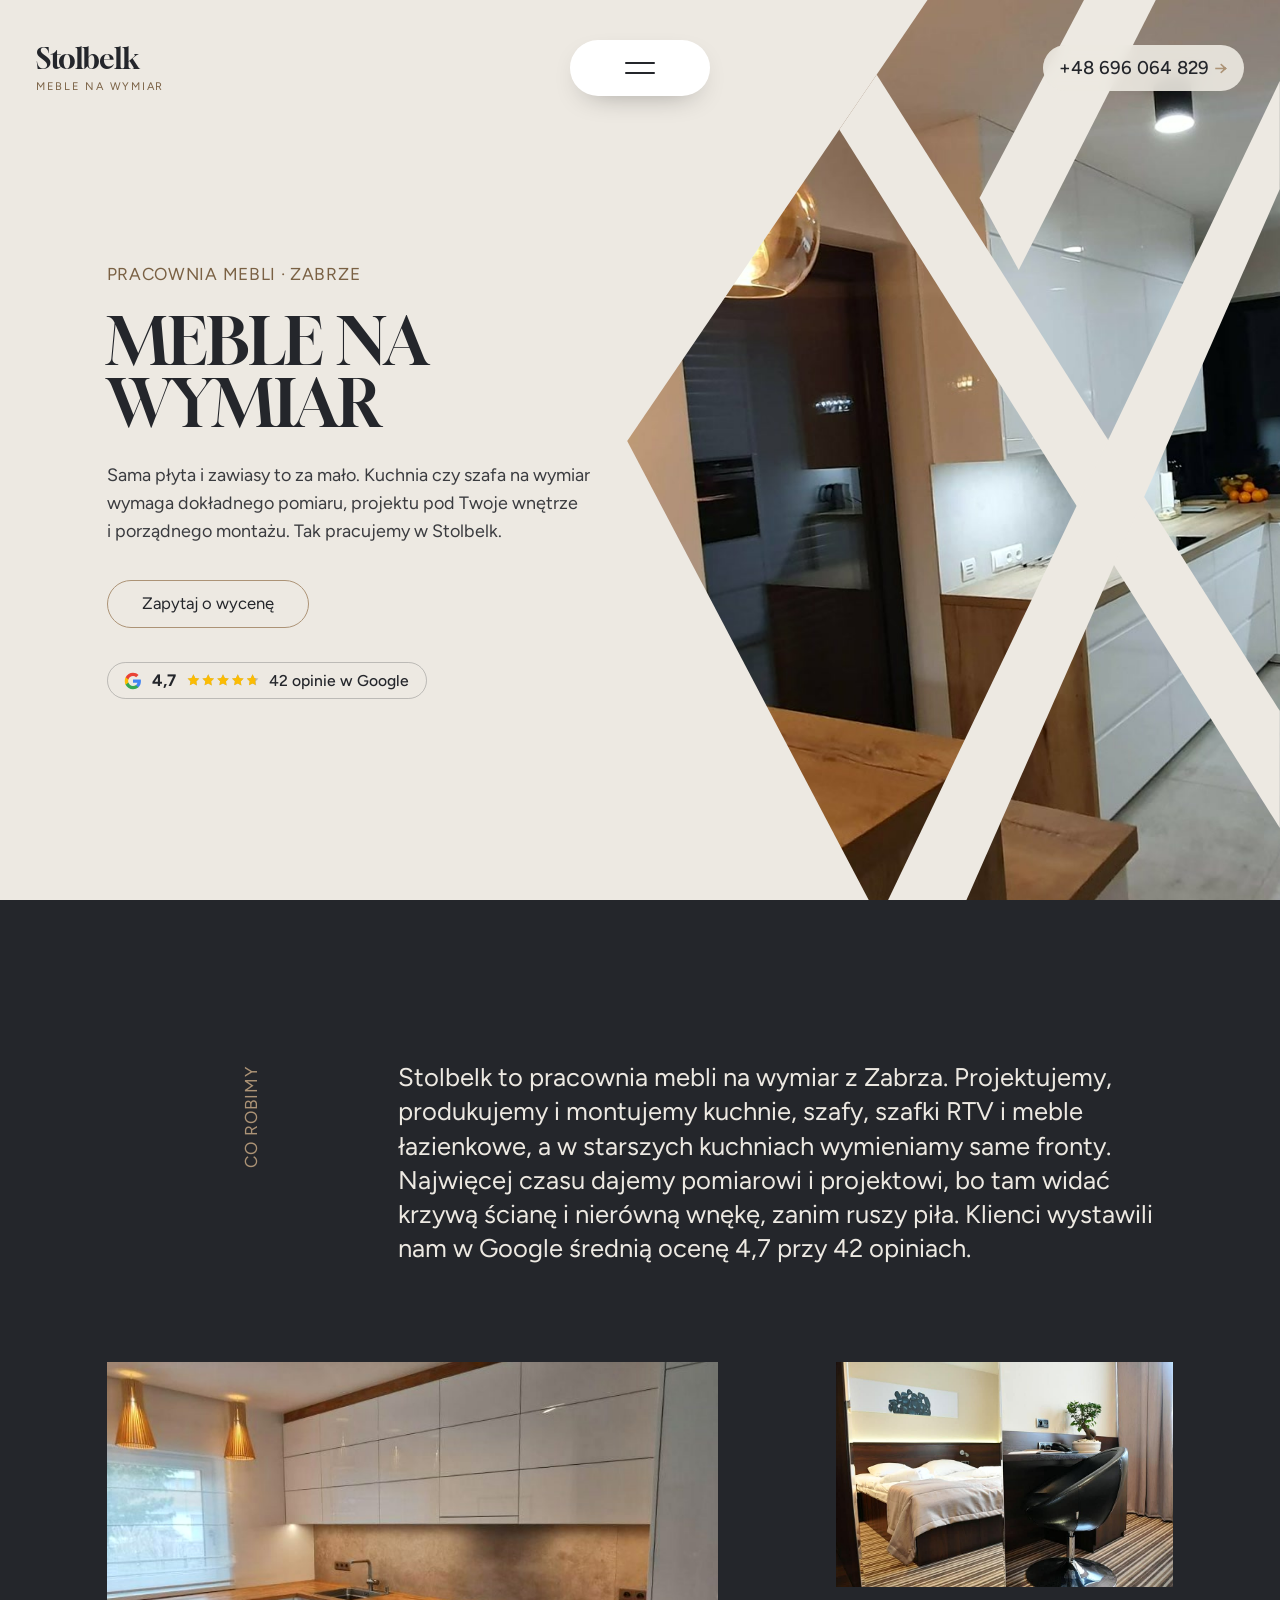
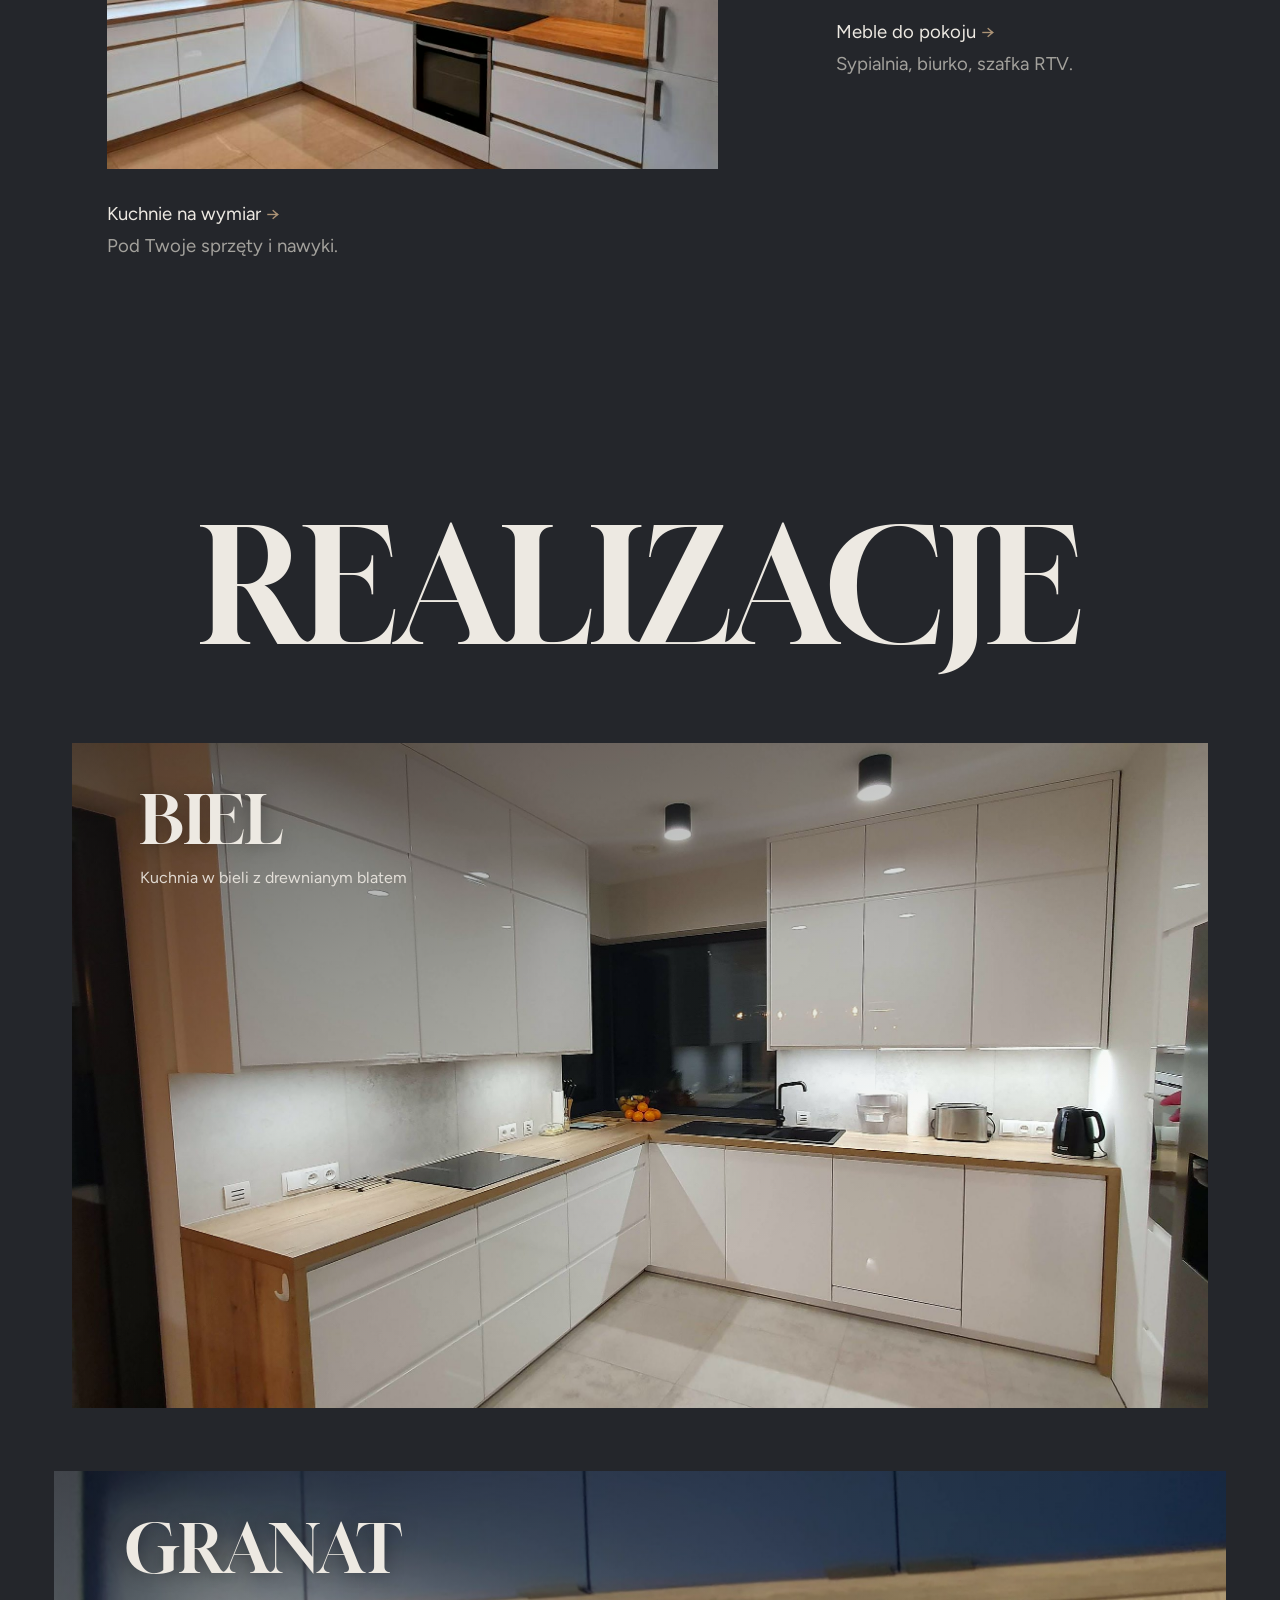
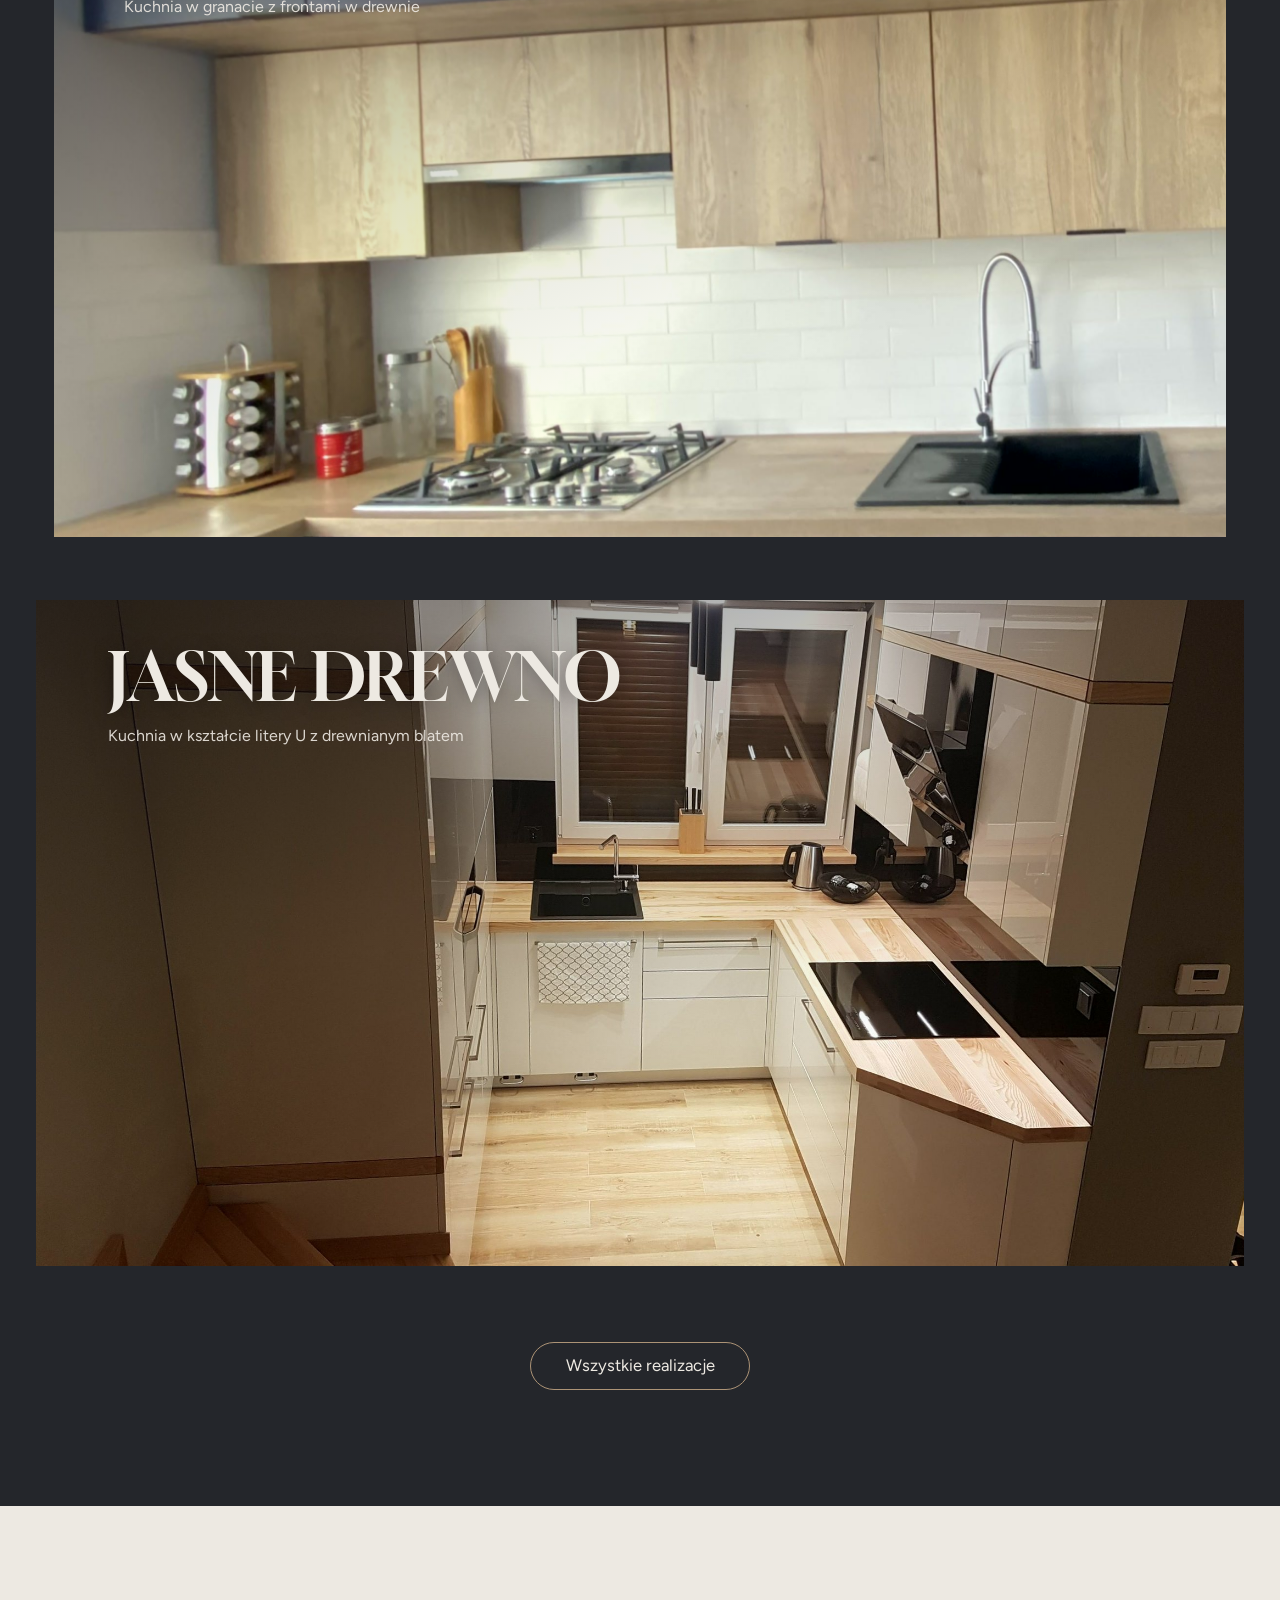
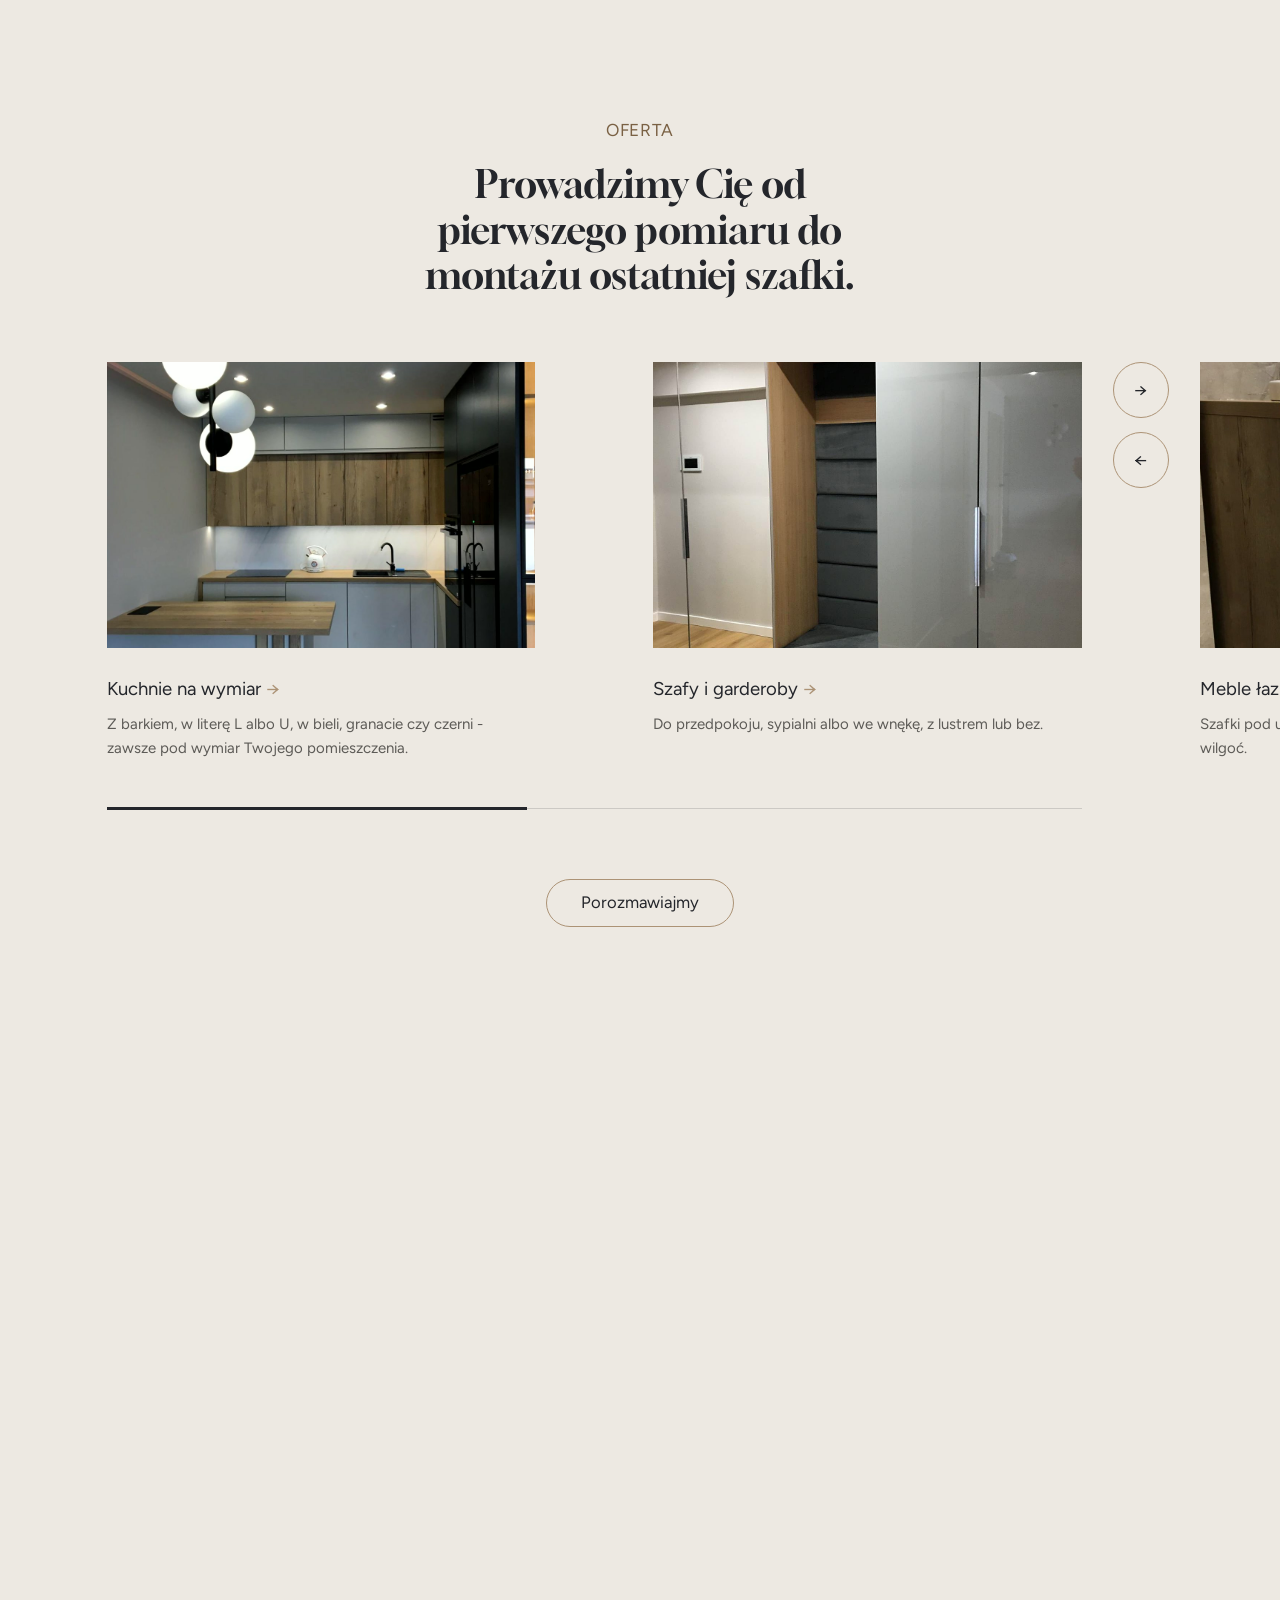
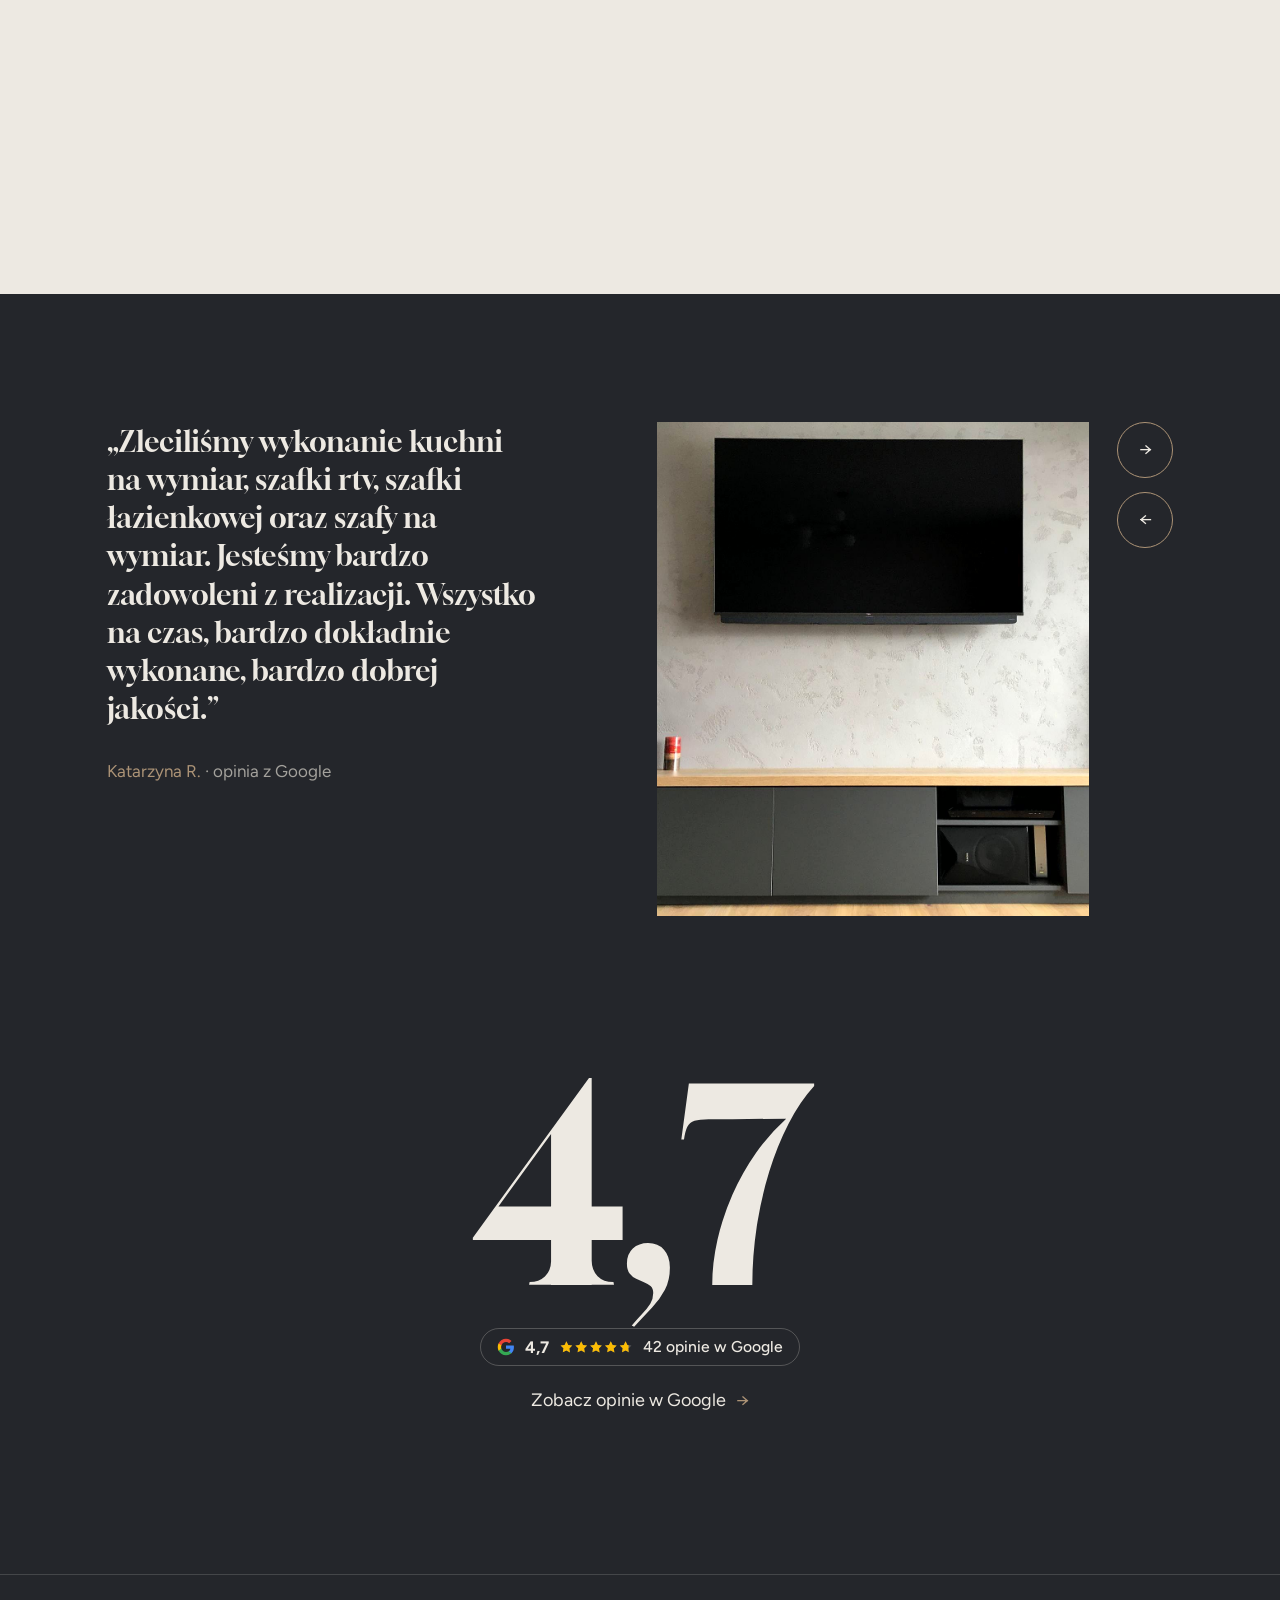
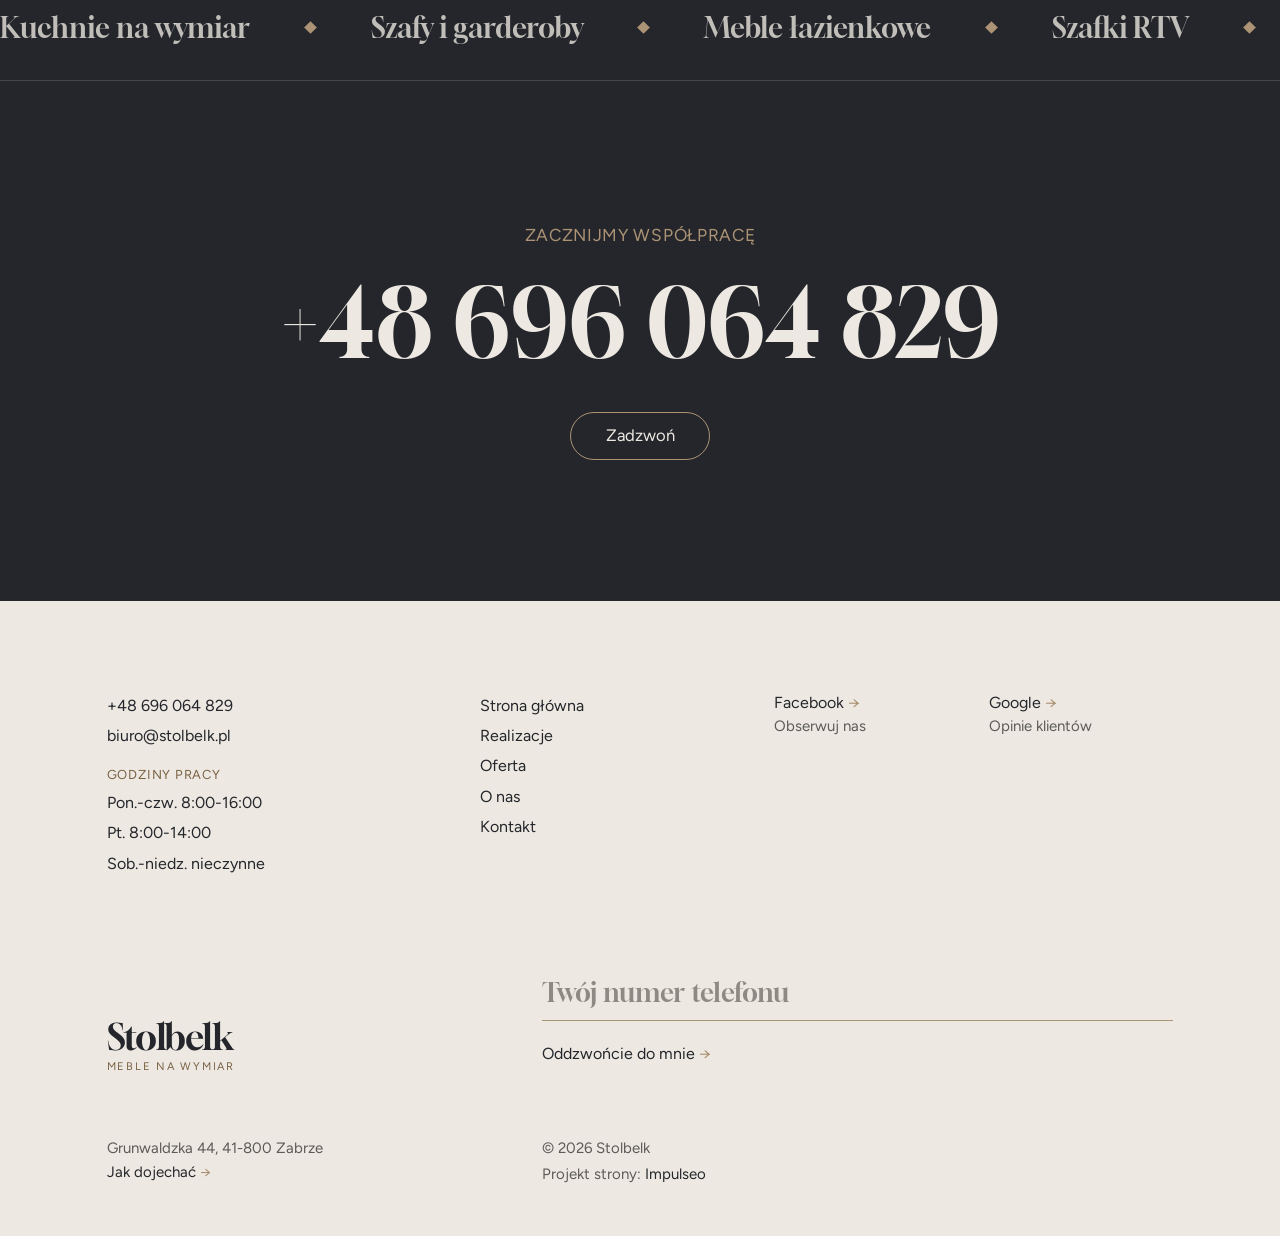
==== commit 21bccf94: "[claude-edit][cmt:f3031319-82d1-4230-bc84-2638d58e2865] Przebudowa dema na układ wzoru klindworthroo" ====
--- a/index.html
+++ b/index.html
@@ -3,183 +3,191 @@
 <head>
 <meta charset="UTF-8">
 <meta name="viewport" content="width=device-width, initial-scale=1.0">
-<title>Stolbelk - meble na wymiar, kuchnie i szafy</title>
-<meta name="description" content="Meble na wymiar w Zabrzu: kuchnie, szafy i zabudowy pod Twoje wnętrze. Bezpłatny pomiar i projekt, jedna cena, montaż z gwarancją. Zadzwoń: +48 696 064 829.">
-<link rel="canonical" href="https://kris20032.github.io/stolbelk/">
+<title>Stolbelk - meble na wymiar w Zabrzu: kuchnie, szafy, łazienki</title>
+<meta name="description" content="Stolbelk z Zabrza: kuchnie, szafy i meble łazienkowe na wymiar. Pomiar, projekt, własna produkcja i montaż. Zadzwoń: +48 696 064 829.">
+<link rel="canonical" href="https://impulseo-pl.github.io/stolbelk/">
 <meta name="robots" content="noindex, nofollow">
+<meta name="theme-color" content="#ede9e2">
 <meta property="og:type" content="website">
 <meta property="og:locale" content="pl_PL">
 <meta property="og:site_name" content="Stolbelk">
-<meta property="og:title" content="Stolbelk - meble na wymiar, kuchnie i szafy">
-<meta property="og:description" content="Meble na wymiar w Zabrzu: kuchnie, szafy i zabudowy pod Twoje wnętrze. Bezpłatny pomiar i projekt, jedna cena, montaż z gwarancją. Zadzwoń: +48 696 064 829.">
-<meta property="og:url" content="https://kris20032.github.io/stolbelk/">
-<meta property="og:image" content="https://kris20032.github.io/stolbelk/img/og.jpg">
+<meta property="og:title" content="Stolbelk - meble na wymiar w Zabrzu: kuchnie, szafy, łazienki">
+<meta property="og:description" content="Stolbelk z Zabrza: kuchnie, szafy i meble łazienkowe na wymiar. Pomiar, projekt, własna produkcja i montaż. Zadzwoń: +48 696 064 829.">
+<meta property="og:url" content="https://impulseo-pl.github.io/stolbelk/">
+<meta property="og:image" content="https://impulseo-pl.github.io/stolbelk/img/og.jpg">
 <meta property="og:image:width" content="1200">
 <meta property="og:image:height" content="630">
 <meta name="twitter:card" content="summary_large_image">
-<script type="application/ld+json">{"@context": "https://schema.org", "@type": "LocalBusiness", "name": "Stolbelk", "url": "https://kris20032.github.io/stolbelk/", "telephone": "+48696064829", "image": "https://kris20032.github.io/stolbelk/img/og.jpg", "areaServed": "Zabrze", "sameAs": ["https://www.facebook.com/Stolbelk/", "https://www.google.com/maps/place/Stolbelk/@50.3116658,18.7596633,714m/data=!3m2!1e3!4b1!4m6!3m5!1s0x4711321ceafa0b5f:0x9265c078d352d587!8m2!3d50.3116658!4d18.7596633!16s%2Fg%2F1tfq7z1x"]}</script>
+<script type="application/ld+json">{"@context": "https://schema.org", "@type": "LocalBusiness", "name": "Stolbelk", "url": "https://impulseo-pl.github.io/stolbelk/", "telephone": "+48696064829", "email": "biuro@stolbelk.pl", "image": "https://impulseo-pl.github.io/stolbelk/img/og.jpg", "address": {"@type": "PostalAddress", "streetAddress": "Grunwaldzka 44", "postalCode": "41-800", "addressLocality": "Zabrze", "addressCountry": "PL"}, "geo": {"@type": "GeoCoordinates", "latitude": 50.3116658, "longitude": 18.7596633}, "openingHours": ["Mo-Th 08:00-16:00", "Fr 08:00-14:00"], "aggregateRating": {"@type": "AggregateRating", "ratingValue": "4.7", "reviewCount": "42"}, "areaServed": "Zabrze", "sameAs": ["https://www.facebook.com/Stolbelk/", "https://www.google.com/maps/place/Stolbelk/@50.3116658,18.7596633,714m/data=!3m2!1e3!4b1!4m6!3m5!1s0x4711321ceafa0b5f:0x9265c078d352d587!8m2!3d50.3116658!4d18.7596633!16s%2Fg%2F1tfq7z1x"]}</script>
 <link rel="preconnect" href="https://fonts.googleapis.com">
 <link rel="preconnect" href="https://fonts.gstatic.com" crossorigin>
-<link href="https://fonts.googleapis.com/css2?family=Lora:wght@500;600;700&family=Manrope:wght@400;500;600&display=swap" rel="stylesheet">
-<link rel="stylesheet" href="assets/styles.css?v=243ffdf0">
+<link href="https://fonts.googleapis.com/css2?family=Gloock&family=Figtree:wght@400;500;600&display=swap" rel="stylesheet">
+<link rel="stylesheet" href="assets/styles.css?v=20261013">
 </head>
 <body>
 
-<header class="nav">
-  <div class="wrap nav-inner">
-    <a class="brand" href="index.html"><span class="name">Stolbelk</span><span class="sub">Meble na wymiar</span></a>
-    <nav class="nav-links">
-      <a href="index.html" class="active" aria-current="page">Strona główna</a>
-      <a href="realizacje.html">Realizacje</a>
-      <a href="oferta.html">Oferta</a>
-      <a href="o-nas.html">O nas</a>
-      <a href="kontakt.html">Kontakt</a>
-      <a href="kontakt.html" class="btn btn-accent">Zapytaj o wycenę</a>
-    </nav>
-    <button class="nav-toggle" aria-label="Menu"><span></span><span></span><span></span></button>
-  </div>
+<header class="kh">
+  <a class="kh-logo" href="index.html" aria-label="Stolbelk - strona główna"><span class="kh-name">Stolbelk</span><span class="kh-sub">Meble na wymiar</span></a>
+  <a class="kh-phone" href="tel:+48696064829">+48 696 064 829 <span class="arr">→</span></a>
 </header>
-
-<main>
-<section class="hero-cine">
-  <img src="img/hero.jpg" fetchpriority="high" alt="Stolbelk - Meble na wymiar w Zabrzu. Od pomiaru po montaż. " width="2334" height="1058">
-  <div class="wrap">
-    <div class="hero-copy">
-      <div class="brandmark bm-l"><span class="bm-line"><span>Stolbelk</span></span></div>
-      <h1>Meble na wymiar w Zabrzu. Od pomiaru po montaż. </h1>
-      <p class="lead">Najpierw pomiar i projekt, decyzja potem. Kuchnie, szafy i meble łazienkowe projektujemy, robimy i montujemy sami.</p>
-      <div class="hero-actions">
-        <a href="realizacje.html" class="btn btn-accent">Zobacz realizacje <span class="arr">→</span></a>
-        <a href="kontakt.html" class="btn btn-ghost btn-on-dark">Zapytaj o wycenę</a>
-      </div>
-      <div style="margin-top:var(--space-6);color:#fff;font-weight:600;letter-spacing:.02em;opacity:.92"><span class="g-badge"><svg class="gb-ico" viewBox="0 0 24 24" width="18" height="18" aria-hidden="true"><path fill="#4285F4" d="M22.56 12.25c0-.78-.07-1.53-.2-2.25H12v4.26h5.92c-.26 1.37-1.04 2.53-2.21 3.31v2.77h3.57c2.08-1.92 3.28-4.74 3.28-8.09z"/><path fill="#34A853" d="M12 23c2.97 0 5.46-.98 7.28-2.66l-3.57-2.77c-.98.66-2.23 1.06-3.71 1.06-2.86 0-5.29-1.93-6.16-4.53H2.18v2.84C3.99 20.53 7.7 23 12 23z"/><path fill="#FBBC05" d="M5.84 14.09c-.22-.66-.35-1.36-.35-2.09s.13-1.43.35-2.09V7.07H2.18C1.43 8.55 1 10.22 1 12s.43 3.45 1.18 4.93l2.85-2.22.81-.62z"/><path fill="#EA4335" d="M12 5.38c1.62 0 3.06.56 4.21 1.64l3.15-3.15C17.45 2.09 14.97 1 12 1 7.7 1 3.99 3.47 2.18 7.07l3.66 2.84c.87-2.6 3.3-4.53 6.16-4.53z"/></svg><b class="gb-ocena">4,7</b><svg class="gb-stars" viewBox="0 0 90 18" width="74" height="14.8" aria-hidden="true"><g fill="currentColor" opacity=".26"><path transform="translate(0,0)" d="M9 1.6l2.2 4.46 4.92.72-3.56 3.47.84 4.9L9 12.74l-4.4 2.31.84-4.9L1.88 6.68l4.92-.72L9 1.6Z"/><path transform="translate(18,0)" d="M9 1.6l2.2 4.46 4.92.72-3.56 3.47.84 4.9L9 12.74l-4.4 2.31.84-4.9L1.88 6.68l4.92-.72L9 1.6Z"/><path transform="translate(36,0)" d="M9 1.6l2.2 4.46 4.92.72-3.56 3.47.84 4.9L9 12.74l-4.4 2.31.84-4.9L1.88 6.68l4.92-.72L9 1.6Z"/><path transform="translate(54,0)" d="M9 1.6l2.2 4.46 4.92.72-3.56 3.47.84 4.9L9 12.74l-4.4 2.31.84-4.9L1.88 6.68l4.92-.72L9 1.6Z"/><path transform="translate(72,0)" d="M9 1.6l2.2 4.46 4.92.72-3.56 3.47.84 4.9L9 12.74l-4.4 2.31.84-4.9L1.88 6.68l4.92-.72L9 1.6Z"/></g><clipPath id="gs940"><rect x="0" y="0" width="84.6" height="18"/></clipPath><g fill="#FBBC04" clip-path="url(#gs940)"><path transform="translate(0,0)" d="M9 1.6l2.2 4.46 4.92.72-3.56 3.47.84 4.9L9 12.74l-4.4 2.31.84-4.9L1.88 6.68l4.92-.72L9 1.6Z"/><path transform="translate(18,0)" d="M9 1.6l2.2 4.46 4.92.72-3.56 3.47.84 4.9L9 12.74l-4.4 2.31.84-4.9L1.88 6.68l4.92-.72L9 1.6Z"/><path transform="translate(36,0)" d="M9 1.6l2.2 4.46 4.92.72-3.56 3.47.84 4.9L9 12.74l-4.4 2.31.84-4.9L1.88 6.68l4.92-.72L9 1.6Z"/><path transform="translate(54,0)" d="M9 1.6l2.2 4.46 4.92.72-3.56 3.47.84 4.9L9 12.74l-4.4 2.31.84-4.9L1.88 6.68l4.92-.72L9 1.6Z"/><path transform="translate(72,0)" d="M9 1.6l2.2 4.46 4.92.72-3.56 3.47.84 4.9L9 12.74l-4.4 2.31.84-4.9L1.88 6.68l4.92-.72L9 1.6Z"/></g></svg><span class="gb-txt">42 opinie w Google</span></span></div>
+<button class="kh-menu" type="button" aria-expanded="false" aria-controls="menu"><span></span><span></span><b class="sr">Menu</b></button>
+<div class="km" id="menu" aria-hidden="true">
+  <a class="km-logo kh-logo" href="index.html"><span class="kh-name">Stolbelk</span><span class="kh-sub">Meble na wymiar</span></a>
+  <div class="km-cols">
+    <nav class="km-main" aria-label="Menu główne"><a href="index.html" aria-current="page">Strona główna</a><a href="realizacje.html">Realizacje</a><a href="oferta.html">Oferta</a><a href="o-nas.html">O&nbsp;nas</a><a href="kontakt.html">Kontakt</a></nav>
+    <div class="km-col">
+      <div class="km-ttl">Oferta</div>
+      <a href="oferta.html#kuchnie">Kuchnie na wymiar</a>
+      <a href="oferta.html#szafy">Szafy i&nbsp;garderoby</a>
+      <a href="oferta.html#lazienki">Meble łazienkowe</a>
+      <a href="oferta.html#pokoje">Meble do pokoju i&nbsp;RTV</a>
+      <a href="oferta.html#fronty">Wymiana frontów</a>
+    </div>
+    <div class="km-col">
+      <div class="km-ttl">Pracownia</div>
+      <span>Grunwaldzka 44, 41-800 Zabrze</span>
+      <span>Pon.-czw. 8:00-16:00</span>
+      <span>Pt. 8:00-14:00</span>
     </div>
   </div>
-</section>
-<section class="strip n-4" style="padding-block:0">
-  <div class="wrap">
-    <div class="item reveal"><div class="k">Projekt pod Twój wymiar</div><div class="v"></div></div>
-    <div class="item reveal"><div class="k">Własna produkcja</div><div class="v"></div></div>
-    <div class="item reveal"><div class="k">Transport i montaż</div><div class="v"></div></div>
-    <div class="item reveal"><div class="k">Kuchnie, szafy, łazienki</div><div class="v"></div></div>
+  <div class="km-bot">
+    <a href="https://www.facebook.com/Stolbelk/" target="_blank" rel="noopener">Facebook <small>Obserwuj nas</small></a>
+    <a href="https://www.google.com/maps/place/Stolbelk/@50.3116658,18.7596633,714m/data=!3m2!1e3!4b1!4m6!3m5!1s0x4711321ceafa0b5f:0x9265c078d352d587!8m2!3d50.3116658!4d18.7596633!16s%2Fg%2F1tfq7z1x" target="_blank" rel="noopener">Google <small>Opinie klientów</small></a>
+    <a href="tel:+48696064829">+48 696 064 829 <small>Zadzwoń</small></a>
+    <a href="mailto:biuro@stolbelk.pl">biuro@stolbelk.pl <small>Napisz</small></a>
+  </div>
+</div>
+<main>
+
+<section class="k-hero">
+  <div class="k-hero-copy">
+    <p class="k-label">Pracownia mebli · Zabrze</p>
+    <h1>Meble na wymiar</h1>
+    <p class="k-lead">Sama płyta i&nbsp;zawiasy to za mało. Kuchnia czy szafa na wymiar wymaga dokładnego pomiaru, projektu pod Twoje wnętrze i&nbsp;porządnego montażu. Tak pracujemy w&nbsp;Stolbelk.</p>
+    <a class="k-btn" href="kontakt.html">Zapytaj o&nbsp;wycenę</a>
+    <div class="k-hero-trust"><span class="g-badge"><svg class="gb-ico" viewBox="0 0 24 24" width="18" height="18" aria-hidden="true"><path fill="#4285F4" d="M22.56 12.25c0-.78-.07-1.53-.2-2.25H12v4.26h5.92c-.26 1.37-1.04 2.53-2.21 3.31v2.77h3.57c2.08-1.92 3.28-4.74 3.28-8.09z"/><path fill="#34A853" d="M12 23c2.97 0 5.46-.98 7.28-2.66l-3.57-2.77c-.98.66-2.23 1.06-3.71 1.06-2.86 0-5.29-1.93-6.16-4.53H2.18v2.84C3.99 20.53 7.7 23 12 23z"/><path fill="#FBBC05" d="M5.84 14.09c-.22-.66-.35-1.36-.35-2.09s.13-1.43.35-2.09V7.07H2.18C1.43 8.55 1 10.22 1 12s.43 3.45 1.18 4.93l2.85-2.22.81-.62z"/><path fill="#EA4335" d="M12 5.38c1.62 0 3.06.56 4.21 1.64l3.15-3.15C17.45 2.09 14.97 1 12 1 7.7 1 3.99 3.47 2.18 7.07l3.66 2.84c.87-2.6 3.3-4.53 6.16-4.53z"/></svg><b class="gb-ocena">4,7</b><svg class="gb-stars" viewBox="0 0 90 18" width="74" height="14.8" aria-hidden="true"><g fill="currentColor" opacity=".26"><path transform="translate(0,0)" d="M9 1.6l2.2 4.46 4.92.72-3.56 3.47.84 4.9L9 12.74l-4.4 2.31.84-4.9L1.88 6.68l4.92-.72L9 1.6Z"/><path transform="translate(18,0)" d="M9 1.6l2.2 4.46 4.92.72-3.56 3.47.84 4.9L9 12.74l-4.4 2.31.84-4.9L1.88 6.68l4.92-.72L9 1.6Z"/><path transform="translate(36,0)" d="M9 1.6l2.2 4.46 4.92.72-3.56 3.47.84 4.9L9 12.74l-4.4 2.31.84-4.9L1.88 6.68l4.92-.72L9 1.6Z"/><path transform="translate(54,0)" d="M9 1.6l2.2 4.46 4.92.72-3.56 3.47.84 4.9L9 12.74l-4.4 2.31.84-4.9L1.88 6.68l4.92-.72L9 1.6Z"/><path transform="translate(72,0)" d="M9 1.6l2.2 4.46 4.92.72-3.56 3.47.84 4.9L9 12.74l-4.4 2.31.84-4.9L1.88 6.68l4.92-.72L9 1.6Z"/></g><clipPath id="gs1"><rect x="0" y="0" width="84.6" height="18"/></clipPath><g fill="#FBBC04" clip-path="url(#gs1)"><path transform="translate(0,0)" d="M9 1.6l2.2 4.46 4.92.72-3.56 3.47.84 4.9L9 12.74l-4.4 2.31.84-4.9L1.88 6.68l4.92-.72L9 1.6Z"/><path transform="translate(18,0)" d="M9 1.6l2.2 4.46 4.92.72-3.56 3.47.84 4.9L9 12.74l-4.4 2.31.84-4.9L1.88 6.68l4.92-.72L9 1.6Z"/><path transform="translate(36,0)" d="M9 1.6l2.2 4.46 4.92.72-3.56 3.47.84 4.9L9 12.74l-4.4 2.31.84-4.9L1.88 6.68l4.92-.72L9 1.6Z"/><path transform="translate(54,0)" d="M9 1.6l2.2 4.46 4.92.72-3.56 3.47.84 4.9L9 12.74l-4.4 2.31.84-4.9L1.88 6.68l4.92-.72L9 1.6Z"/><path transform="translate(72,0)" d="M9 1.6l2.2 4.46 4.92.72-3.56 3.47.84 4.9L9 12.74l-4.4 2.31.84-4.9L1.88 6.68l4.92-.72L9 1.6Z"/></g></svg><span class="gb-txt">42 opinie w&nbsp;Google</span></span></div>
+  </div>
+  <div class="k-hero-art">
+    <img src="img/hero.jpg" alt="Kuchnia na wymiar Stolbelk: białe fronty na wysoki połysk, drewniany blat i trzy lampy" width="2334" height="1058" fetchpriority="high">
+    <svg class="k-bands" viewBox="0 0 100 100" preserveAspectRatio="none" aria-hidden="true"><polygon points="20,0 31,0 100,79 100,92"/><polygon points="100,9 100,21 52,100 40,100"/><polygon points="70,0 81,0 60,30 54,22"/></svg>
   </div>
 </section>
-<section class="opinie-mini" aria-label="Opinie klientów">
-  <div class="wrap">
-    <div class="om-row">
-      <div class="om-item reveal"><blockquote>„Zleciliśmy wykonanie kuchni na wymiar, szafki rtv, szafki łazienkowej oraz szafy na wymiar.”</blockquote><span class="om-autor">Katarzyna R.</span></div>
-      <div class="om-item reveal"><blockquote>„Z czystym sumieniem mogę polecić firmę Stolbelk.”</blockquote><span class="om-autor">Agnieszka W.</span></div>
-      <div class="om-item reveal"><blockquote>„Jesteśmy bardzo zadowoleni z montażu naszej zabudowy meblowej.”</blockquote><span class="om-autor">Paweł M.</span></div>
-    </div>
+
+<section class="k-dark k-intro">
+  <div class="wrap k-wrap k-intro-grid rv">
+    <p class="k-vlabel">Co robimy</p>
+    <p class="k-intro-txt">Stolbelk to pracownia mebli na wymiar z&nbsp;Zabrza. Projektujemy, produkujemy i&nbsp;montujemy kuchnie, szafy, szafki RTV i&nbsp;meble łazienkowe, a&nbsp;w starszych kuchniach wymieniamy same fronty. Najwięcej czasu dajemy pomiarowi i&nbsp;projektowi, bo tam widać krzywą ścianę i&nbsp;nierówną wnękę, zanim ruszy piła. Klienci wystawili nam w&nbsp;Google średnią ocenę 4,7 przy 42 opiniach.</p>
+  </div>
+  <div class="wrap k-wrap k-iwt">
+    <a class="k-iwt-item k-iwt-big rv" href="oferta.html#kuchnie"><div class="k-ph-img"><img src="img/g8.jpg" alt="Biała kuchnia na wymiar pod oknem - realizacja Stolbelk" width="1248" height="554" decoding="async"></div><span class="k-iwt-t">Kuchnie na wymiar <span class="arr">→</span></span><span class="k-iwt-s">Pod Twoje sprzęty i&nbsp;nawyki.</span></a>
+    <a class="k-iwt-item k-iwt-small rv" href="oferta.html#pokoje"><div class="k-ph-img"><img src="img/g10.jpg" alt="Meble do sypialni: łóżko z zagłówkiem i biurko - realizacja Stolbelk" width="960" height="638" decoding="async"></div><span class="k-iwt-t">Meble do pokoju <span class="arr">→</span></span><span class="k-iwt-s">Sypialnia, biurko, szafka RTV.</span></a>
   </div>
 </section>
-<section>
-  <div class="wrap split">
-    <div class="split-art reveal"><img src="img/g1.jpg" alt="Stolbelk - realizacja" loading="lazy" width="2880" height="1365" decoding="async"></div>
-    <div class="split-copy reveal">
-      <span class="eyebrow">Jak pracujemy</span>
-      <h2>O nas</h2>
-      <p class="muted">Najwięcej czasu schodzi przy pomiarze i projekcie, bo tam rozstrzyga się wszystko. Krzywa ściana albo wnęka o dwóch szerokościach - to musi być w projekcie, zanim ruszy piła. Montaż to już ostatni krok.</p>
-      <p class="muted">Projektujemy, produkujemy i przywozimy meble sami: kuchnie na wymiar, szafy, szafki RTV, meble łazienkowe, a w starszych kuchniach wymieniamy same fronty. Pracujemy przy ul. Grunwaldzkiej 44 w Zabrzu, od poniedziałku do piątku.</p>
-      <a href="o-nas.html" class="btn btn-ghost">Poznaj nas <span class="arr">→</span></a>
+
+<section class="k-dark k-work">
+  <h2 class="k-giant rv">Realizacje</h2>
+  <div class="k-stack">
+    <a class="k-card" href="realizacje.html" style="--i:0"><img src="img/g1.jpg" alt="Realizacja Stolbelk: kuchnia w bieli z drewnianym blatem" width="2880" height="1365" loading="lazy" decoding="async"><span class="k-card-name">Biel</span><span class="k-card-cap">Kuchnia w&nbsp;bieli z&nbsp;drewnianym blatem</span></a>
+    <a class="k-card" href="realizacje.html" style="--i:1"><img src="img/g7.jpg" alt="Realizacja Stolbelk: kuchnia w granacie z frontami w drewnie" width="2398" height="1858" loading="lazy" decoding="async"><span class="k-card-name">Granat</span><span class="k-card-cap">Kuchnia w&nbsp;granacie z&nbsp;frontami w&nbsp;drewnie</span></a>
+    <a class="k-card" href="realizacje.html" style="--i:2"><img src="img/g9.jpg" alt="Realizacja Stolbelk: kuchnia w kształcie litery u z drewnianym blatem" width="2200" height="1253" loading="lazy" decoding="async"><span class="k-card-name">Jasne drewno</span><span class="k-card-cap">Kuchnia w&nbsp;kształcie litery U&nbsp;z drewnianym blatem</span></a>
+  </div>
+  <div class="k-center"><a class="k-btn" href="realizacje.html">Wszystkie realizacje</a></div>
+</section>
+
+<section class="k-svc">
+  <div class="wrap k-wrap k-center rv">
+    <p class="k-label">Oferta</p>
+    <h2 class="k-h2">Prowadzimy Cię od pierwszego pomiaru do montażu ostatniej szafki.</h2>
+  </div>
+  <div class="k-car wrap" data-car>
+    <div class="k-car-track">
+        <article class="k-car-item"><a href="oferta.html#kuchnie"><div class="k-ph-img"><img src="img/g2.jpg" alt="Kuchnie na wymiar - Stolbelk" width="1154" height="1554" loading="lazy" decoding="async"></div></a><h3><a href="oferta.html#kuchnie">Kuchnie na wymiar <span class="arr">→</span></a></h3><p>Z&nbsp;barkiem, w&nbsp;literę L albo U, w&nbsp;bieli, granacie czy czerni - zawsze pod wymiar Twojego pomieszczenia.</p></article>
+        <article class="k-car-item"><a href="oferta.html#szafy"><div class="k-ph-img"><img src="img/g3.jpg" alt="Szafy i garderoby - Stolbelk" width="1200" height="1600" loading="lazy" decoding="async"></div></a><h3><a href="oferta.html#szafy">Szafy i&nbsp;garderoby <span class="arr">→</span></a></h3><p>Do przedpokoju, sypialni albo we wnękę, z&nbsp;lustrem lub bez.</p></article>
+        <article class="k-car-item"><a href="oferta.html#lazienki"><div class="k-ph-img"><img src="img/g4.jpg" alt="Meble łazienkowe - Stolbelk" width="1168" height="1564" loading="lazy" decoding="async"></div></a><h3><a href="oferta.html#lazienki">Meble łazienkowe <span class="arr">→</span></a></h3><p>Szafki pod umywalkę i&nbsp;obok pralki, z&nbsp;materiałów, które znoszą wilgoć.</p></article>
+        <article class="k-car-item"><a href="oferta.html#fronty"><div class="k-ph-img"><img src="img/about.jpg" alt="Wymiana frontów - Stolbelk" width="1212" height="1536" loading="lazy" decoding="async"></div></a><h3><a href="oferta.html#fronty">Wymiana frontów <span class="arr">→</span></a></h3><p>Nowy wygląd starej kuchni bez rozbierania całej zabudowy.</p></article>
+        <article class="k-car-item"><a href="oferta.html#projekt"><div class="k-ph-img"><img src="img/g5.jpg" alt="Pomiar i projekt - Stolbelk" width="1204" height="1530" loading="lazy" decoding="async"></div></a><h3><a href="oferta.html#projekt">Pomiar i&nbsp;projekt <span class="arr">→</span></a></h3><p>Zanim cokolwiek wytniemy, widzisz gotowy projekt na swoich wymiarach.</p></article>
     </div>
+    <div class="k-car-nav"><button class="k-round" type="button" data-dir="1" aria-label="Następna usługa">→</button><button class="k-round" type="button" data-dir="-1" aria-label="Poprzednia usługa">←</button></div>
+    <div class="k-car-bar" aria-hidden="true"><span></span></div>
   </div>
+  <div class="k-center"><a class="k-btn" href="kontakt.html">Porozmawiajmy</a></div>
 </section>
-<section class="gateways-band">
-  <div class="wrap">
-    <div class="gateways">
-      <a href="oferta.html" class="gateway reveal"><img src="img/g2.jpg" alt="Kuchnie na wymiar" loading="lazy" width="1154" height="1554" decoding="async"><span class="g-ttl">Kuchnie na wymiar</span></a>
-      <a href="oferta.html" class="gateway reveal"><img src="img/g3.jpg" alt="Szafy i garderoby" loading="lazy" width="1200" height="1600" decoding="async"><span class="g-ttl">Szafy i garderoby</span></a>
-      <a href="oferta.html" class="gateway reveal"><img src="img/g4.jpg" alt="Meble pokojowe i łazienkowe" loading="lazy" width="1168" height="1564" decoding="async"><span class="g-ttl">Meble pokojowe i łazienkowe</span></a>
-    </div>
-  </div>
-</section>
+
 <section class="stopklatka" aria-hidden="true">
   <div class="stk-bg" style="background-image:url(img/g6.jpg)"></div>
 </section>
-<section class="opinie">
-  <div class="wrap">
-    <div class="head center reveal">
-      <span class="eyebrow">Opinie</span>
-      <h2>Co mówią klienci</h2>
-    </div>
-    <p class="op-meta reveal"><span class="g-badge"><svg class="gb-ico" viewBox="0 0 24 24" width="18" height="18" aria-hidden="true"><path fill="#4285F4" d="M22.56 12.25c0-.78-.07-1.53-.2-2.25H12v4.26h5.92c-.26 1.37-1.04 2.53-2.21 3.31v2.77h3.57c2.08-1.92 3.28-4.74 3.28-8.09z"/><path fill="#34A853" d="M12 23c2.97 0 5.46-.98 7.28-2.66l-3.57-2.77c-.98.66-2.23 1.06-3.71 1.06-2.86 0-5.29-1.93-6.16-4.53H2.18v2.84C3.99 20.53 7.7 23 12 23z"/><path fill="#FBBC05" d="M5.84 14.09c-.22-.66-.35-1.36-.35-2.09s.13-1.43.35-2.09V7.07H2.18C1.43 8.55 1 10.22 1 12s.43 3.45 1.18 4.93l2.85-2.22.81-.62z"/><path fill="#EA4335" d="M12 5.38c1.62 0 3.06.56 4.21 1.64l3.15-3.15C17.45 2.09 14.97 1 12 1 7.7 1 3.99 3.47 2.18 7.07l3.66 2.84c.87-2.6 3.3-4.53 6.16-4.53z"/></svg><b class="gb-ocena">4,7</b><svg class="gb-stars" viewBox="0 0 90 18" width="74" height="14.8" aria-hidden="true"><g fill="currentColor" opacity=".26"><path transform="translate(0,0)" d="M9 1.6l2.2 4.46 4.92.72-3.56 3.47.84 4.9L9 12.74l-4.4 2.31.84-4.9L1.88 6.68l4.92-.72L9 1.6Z"/><path transform="translate(18,0)" d="M9 1.6l2.2 4.46 4.92.72-3.56 3.47.84 4.9L9 12.74l-4.4 2.31.84-4.9L1.88 6.68l4.92-.72L9 1.6Z"/><path transform="translate(36,0)" d="M9 1.6l2.2 4.46 4.92.72-3.56 3.47.84 4.9L9 12.74l-4.4 2.31.84-4.9L1.88 6.68l4.92-.72L9 1.6Z"/><path transform="translate(54,0)" d="M9 1.6l2.2 4.46 4.92.72-3.56 3.47.84 4.9L9 12.74l-4.4 2.31.84-4.9L1.88 6.68l4.92-.72L9 1.6Z"/><path transform="translate(72,0)" d="M9 1.6l2.2 4.46 4.92.72-3.56 3.47.84 4.9L9 12.74l-4.4 2.31.84-4.9L1.88 6.68l4.92-.72L9 1.6Z"/></g><clipPath id="gs940"><rect x="0" y="0" width="84.6" height="18"/></clipPath><g fill="#FBBC04" clip-path="url(#gs940)"><path transform="translate(0,0)" d="M9 1.6l2.2 4.46 4.92.72-3.56 3.47.84 4.9L9 12.74l-4.4 2.31.84-4.9L1.88 6.68l4.92-.72L9 1.6Z"/><path transform="translate(18,0)" d="M9 1.6l2.2 4.46 4.92.72-3.56 3.47.84 4.9L9 12.74l-4.4 2.31.84-4.9L1.88 6.68l4.92-.72L9 1.6Z"/><path transform="translate(36,0)" d="M9 1.6l2.2 4.46 4.92.72-3.56 3.47.84 4.9L9 12.74l-4.4 2.31.84-4.9L1.88 6.68l4.92-.72L9 1.6Z"/><path transform="translate(54,0)" d="M9 1.6l2.2 4.46 4.92.72-3.56 3.47.84 4.9L9 12.74l-4.4 2.31.84-4.9L1.88 6.68l4.92-.72L9 1.6Z"/><path transform="translate(72,0)" d="M9 1.6l2.2 4.46 4.92.72-3.56 3.47.84 4.9L9 12.74l-4.4 2.31.84-4.9L1.88 6.68l4.92-.72L9 1.6Z"/></g></svg><span class="gb-txt">42 opinie w Google</span></span></p>
-    <p class="op-meta reveal"><a class="op-google" href="https://www.google.com/maps/place/Stolbelk/@50.3116658,18.7596633,714m/data=!3m2!1e3!4b1!4m6!3m5!1s0x4711321ceafa0b5f:0x9265c078d352d587!8m2!3d50.3116658!4d18.7596633!16s%2Fg%2F1tfq7z1x" target="_blank" rel="noopener"><svg class="op-g-ico" viewBox="0 0 24 24" width="17" height="17" aria-hidden="true"><path fill="#4285F4" d="M22.56 12.25c0-.78-.07-1.53-.2-2.25H12v4.26h5.92c-.26 1.37-1.04 2.53-2.21 3.31v2.77h3.57c2.08-1.92 3.28-4.74 3.28-8.09z"/><path fill="#34A853" d="M12 23c2.97 0 5.46-.98 7.28-2.66l-3.57-2.77c-.98.66-2.23 1.06-3.71 1.06-2.86 0-5.29-1.93-6.16-4.53H2.18v2.84C3.99 20.53 7.7 23 12 23z"/><path fill="#FBBC05" d="M5.84 14.09c-.22-.66-.35-1.36-.35-2.09s.13-1.43.35-2.09V7.07H2.18C1.43 8.55 1 10.22 1 12s.43 3.45 1.18 4.93l2.85-2.22.81-.62z"/><path fill="#EA4335" d="M12 5.38c1.62 0 3.06.56 4.21 1.64l3.15-3.15C17.45 2.09 14.97 1 12 1 7.7 1 3.99 3.47 2.18 7.07l3.66 2.84c.87-2.6 3.3-4.53 6.16-4.53z"/></svg><span>Zobacz opinie w Google</span><span class="arr">→</span></a></p>
-    <div class="opinie-grid">
-      <figure class="op-card reveal"><span class="op-star"><svg class="ico-star" width="14" height="14" viewBox="0 0 24 24" style="vertical-align:-2px" aria-hidden="true"><path d="M12 2.8l2.85 5.8 6.4.93-4.63 4.5 1.1 6.37L12 17.4l-5.72 3 1.1-6.37-4.63-4.5 6.4-.93L12 2.8Z" fill="currentColor"/></svg><svg class="ico-star" width="14" height="14" viewBox="0 0 24 24" style="vertical-align:-2px" aria-hidden="true"><path d="M12 2.8l2.85 5.8 6.4.93-4.63 4.5 1.1 6.37L12 17.4l-5.72 3 1.1-6.37-4.63-4.5 6.4-.93L12 2.8Z" fill="currentColor"/></svg><svg class="ico-star" width="14" height="14" viewBox="0 0 24 24" style="vertical-align:-2px" aria-hidden="true"><path d="M12 2.8l2.85 5.8 6.4.93-4.63 4.5 1.1 6.37L12 17.4l-5.72 3 1.1-6.37-4.63-4.5 6.4-.93L12 2.8Z" fill="currentColor"/></svg><svg class="ico-star" width="14" height="14" viewBox="0 0 24 24" style="vertical-align:-2px" aria-hidden="true"><path d="M12 2.8l2.85 5.8 6.4.93-4.63 4.5 1.1 6.37L12 17.4l-5.72 3 1.1-6.37-4.63-4.5 6.4-.93L12 2.8Z" fill="currentColor"/></svg><svg class="ico-star" width="14" height="14" viewBox="0 0 24 24" style="vertical-align:-2px" aria-hidden="true"><path d="M12 2.8l2.85 5.8 6.4.93-4.63 4.5 1.1 6.37L12 17.4l-5.72 3 1.1-6.37-4.63-4.5 6.4-.93L12 2.8Z" fill="currentColor"/></svg></span><blockquote>Zleciliśmy wykonanie kuchni na wymiar, szafki rtv, szafki łazienkowej oraz szafy na wymiar. Jesteśmy bardzo zadowoleni z realizacji. Wszystko na czas, bardzo dokładnie wykonane, bardzo dobrej jakości.</blockquote><span class="op-autor">Katarzyna R.</span></figure>
-      <figure class="op-card reveal"><span class="op-star"><svg class="ico-star" width="14" height="14" viewBox="0 0 24 24" style="vertical-align:-2px" aria-hidden="true"><path d="M12 2.8l2.85 5.8 6.4.93-4.63 4.5 1.1 6.37L12 17.4l-5.72 3 1.1-6.37-4.63-4.5 6.4-.93L12 2.8Z" fill="currentColor"/></svg><svg class="ico-star" width="14" height="14" viewBox="0 0 24 24" style="vertical-align:-2px" aria-hidden="true"><path d="M12 2.8l2.85 5.8 6.4.93-4.63 4.5 1.1 6.37L12 17.4l-5.72 3 1.1-6.37-4.63-4.5 6.4-.93L12 2.8Z" fill="currentColor"/></svg><svg class="ico-star" width="14" height="14" viewBox="0 0 24 24" style="vertical-align:-2px" aria-hidden="true"><path d="M12 2.8l2.85 5.8 6.4.93-4.63 4.5 1.1 6.37L12 17.4l-5.72 3 1.1-6.37-4.63-4.5 6.4-.93L12 2.8Z" fill="currentColor"/></svg><svg class="ico-star" width="14" height="14" viewBox="0 0 24 24" style="vertical-align:-2px" aria-hidden="true"><path d="M12 2.8l2.85 5.8 6.4.93-4.63 4.5 1.1 6.37L12 17.4l-5.72 3 1.1-6.37-4.63-4.5 6.4-.93L12 2.8Z" fill="currentColor"/></svg><svg class="ico-star" width="14" height="14" viewBox="0 0 24 24" style="vertical-align:-2px" aria-hidden="true"><path d="M12 2.8l2.85 5.8 6.4.93-4.63 4.5 1.1 6.37L12 17.4l-5.72 3 1.1-6.37-4.63-4.5 6.4-.93L12 2.8Z" fill="currentColor"/></svg></span><blockquote>Z czystym sumieniem mogę polecić firmę Stolbelk. Meble kuchenne służą nam ponad pół roku i poza tym, że są świetnie wykonane, są też bardzo funkcjonalne dzięki dobrze wykonanemu projektowi.</blockquote><span class="op-autor">Agnieszka W.</span></figure>
-      <figure class="op-card reveal"><span class="op-star"><svg class="ico-star" width="14" height="14" viewBox="0 0 24 24" style="vertical-align:-2px" aria-hidden="true"><path d="M12 2.8l2.85 5.8 6.4.93-4.63 4.5 1.1 6.37L12 17.4l-5.72 3 1.1-6.37-4.63-4.5 6.4-.93L12 2.8Z" fill="currentColor"/></svg><svg class="ico-star" width="14" height="14" viewBox="0 0 24 24" style="vertical-align:-2px" aria-hidden="true"><path d="M12 2.8l2.85 5.8 6.4.93-4.63 4.5 1.1 6.37L12 17.4l-5.72 3 1.1-6.37-4.63-4.5 6.4-.93L12 2.8Z" fill="currentColor"/></svg><svg class="ico-star" width="14" height="14" viewBox="0 0 24 24" style="vertical-align:-2px" aria-hidden="true"><path d="M12 2.8l2.85 5.8 6.4.93-4.63 4.5 1.1 6.37L12 17.4l-5.72 3 1.1-6.37-4.63-4.5 6.4-.93L12 2.8Z" fill="currentColor"/></svg><svg class="ico-star" width="14" height="14" viewBox="0 0 24 24" style="vertical-align:-2px" aria-hidden="true"><path d="M12 2.8l2.85 5.8 6.4.93-4.63 4.5 1.1 6.37L12 17.4l-5.72 3 1.1-6.37-4.63-4.5 6.4-.93L12 2.8Z" fill="currentColor"/></svg><svg class="ico-star" width="14" height="14" viewBox="0 0 24 24" style="vertical-align:-2px" aria-hidden="true"><path d="M12 2.8l2.85 5.8 6.4.93-4.63 4.5 1.1 6.37L12 17.4l-5.72 3 1.1-6.37-4.63-4.5 6.4-.93L12 2.8Z" fill="currentColor"/></svg></span><blockquote>Jesteśmy bardzo zadowoleni z montażu naszej zabudowy meblowej. Panowie zastosowali i zrealizowali świetne rozwiązania, których sami nie wymyślilibyśmy. Świetny kontakt z firmą i fajne konkurencyjne ceny!</blockquote><span class="op-autor">Paweł M.</span></figure>
+
+<section class="k-dark opinie k-op" aria-label="Opinie klientów">
+  <div class="wrap k-wrap">
+    <div class="k-op-box" data-op>
+      <div class="k-op-slides">
+        <figure class="k-op-slide is-on" aria-hidden="false">
+          <div><blockquote>„Zleciliśmy wykonanie kuchni na wymiar, szafki rtv, szafki łazienkowej oraz szafy na wymiar. Jesteśmy bardzo zadowoleni z&nbsp;realizacji. Wszystko na czas, bardzo dokładnie wykonane, bardzo dobrej jakości.”</blockquote><figcaption>Katarzyna R. <span>· opinia z&nbsp;Google</span></figcaption></div>
+          <div class="k-op-img"><img src="img/g13.jpg" alt="Szafka RTV na wymiar z realizacji Stolbelk" width="1600" height="1200" loading="lazy" decoding="async"></div>
+        </figure>
+        <figure class="k-op-slide" aria-hidden="true">
+          <div><blockquote>„Z&nbsp;czystym sumieniem mogę polecić firmę Stolbelk. Meble kuchenne służą nam ponad pół roku i&nbsp;poza tym, że są świetnie wykonane, są też bardzo funkcjonalne dzięki dobrze wykonanemu projektowi.”</blockquote><figcaption>Agnieszka W. <span>· opinia z&nbsp;Google</span></figcaption></div>
+          <div class="k-op-img"><img src="img/g11.jpg" alt="Kuchnia z barkiem i lampami - realizacja Stolbelk" width="722" height="1716" loading="lazy" decoding="async"></div>
+        </figure>
+        <figure class="k-op-slide" aria-hidden="true">
+          <div><blockquote>„Jesteśmy bardzo zadowoleni z&nbsp;montażu naszej zabudowy meblowej. Panowie zastosowali i&nbsp;zrealizowali świetne rozwiązania, których sami nie wymyślilibyśmy. Świetny kontakt z&nbsp;firmą i&nbsp;fajne konkurencyjne ceny!”</blockquote><figcaption>Paweł M. <span>· opinia z&nbsp;Google</span></figcaption></div>
+          <div class="k-op-img"><img src="img/g12.jpg" alt="Czarna zabudowa z lodówką i piekarnikiem - realizacja Stolbelk" width="1240" height="1558" loading="lazy" decoding="async"></div>
+        </figure>
+      </div>
+      <div class="k-op-nav"><button class="k-round" type="button" data-dir="1" aria-label="Następna opinia">→</button><button class="k-round" type="button" data-dir="-1" aria-label="Poprzednia opinia">←</button></div>
     </div>
   </div>
+  <div class="k-kudos">
+    <p class="k-giant rv" aria-hidden="true">4,7</p>
+    <p class="op-meta"><span class="g-badge"><svg class="gb-ico" viewBox="0 0 24 24" width="18" height="18" aria-hidden="true"><path fill="#4285F4" d="M22.56 12.25c0-.78-.07-1.53-.2-2.25H12v4.26h5.92c-.26 1.37-1.04 2.53-2.21 3.31v2.77h3.57c2.08-1.92 3.28-4.74 3.28-8.09z"/><path fill="#34A853" d="M12 23c2.97 0 5.46-.98 7.28-2.66l-3.57-2.77c-.98.66-2.23 1.06-3.71 1.06-2.86 0-5.29-1.93-6.16-4.53H2.18v2.84C3.99 20.53 7.7 23 12 23z"/><path fill="#FBBC05" d="M5.84 14.09c-.22-.66-.35-1.36-.35-2.09s.13-1.43.35-2.09V7.07H2.18C1.43 8.55 1 10.22 1 12s.43 3.45 1.18 4.93l2.85-2.22.81-.62z"/><path fill="#EA4335" d="M12 5.38c1.62 0 3.06.56 4.21 1.64l3.15-3.15C17.45 2.09 14.97 1 12 1 7.7 1 3.99 3.47 2.18 7.07l3.66 2.84c.87-2.6 3.3-4.53 6.16-4.53z"/></svg><b class="gb-ocena">4,7</b><svg class="gb-stars" viewBox="0 0 90 18" width="74" height="14.8" aria-hidden="true"><g fill="currentColor" opacity=".26"><path transform="translate(0,0)" d="M9 1.6l2.2 4.46 4.92.72-3.56 3.47.84 4.9L9 12.74l-4.4 2.31.84-4.9L1.88 6.68l4.92-.72L9 1.6Z"/><path transform="translate(18,0)" d="M9 1.6l2.2 4.46 4.92.72-3.56 3.47.84 4.9L9 12.74l-4.4 2.31.84-4.9L1.88 6.68l4.92-.72L9 1.6Z"/><path transform="translate(36,0)" d="M9 1.6l2.2 4.46 4.92.72-3.56 3.47.84 4.9L9 12.74l-4.4 2.31.84-4.9L1.88 6.68l4.92-.72L9 1.6Z"/><path transform="translate(54,0)" d="M9 1.6l2.2 4.46 4.92.72-3.56 3.47.84 4.9L9 12.74l-4.4 2.31.84-4.9L1.88 6.68l4.92-.72L9 1.6Z"/><path transform="translate(72,0)" d="M9 1.6l2.2 4.46 4.92.72-3.56 3.47.84 4.9L9 12.74l-4.4 2.31.84-4.9L1.88 6.68l4.92-.72L9 1.6Z"/></g><clipPath id="gs2"><rect x="0" y="0" width="84.6" height="18"/></clipPath><g fill="#FBBC04" clip-path="url(#gs2)"><path transform="translate(0,0)" d="M9 1.6l2.2 4.46 4.92.72-3.56 3.47.84 4.9L9 12.74l-4.4 2.31.84-4.9L1.88 6.68l4.92-.72L9 1.6Z"/><path transform="translate(18,0)" d="M9 1.6l2.2 4.46 4.92.72-3.56 3.47.84 4.9L9 12.74l-4.4 2.31.84-4.9L1.88 6.68l4.92-.72L9 1.6Z"/><path transform="translate(36,0)" d="M9 1.6l2.2 4.46 4.92.72-3.56 3.47.84 4.9L9 12.74l-4.4 2.31.84-4.9L1.88 6.68l4.92-.72L9 1.6Z"/><path transform="translate(54,0)" d="M9 1.6l2.2 4.46 4.92.72-3.56 3.47.84 4.9L9 12.74l-4.4 2.31.84-4.9L1.88 6.68l4.92-.72L9 1.6Z"/><path transform="translate(72,0)" d="M9 1.6l2.2 4.46 4.92.72-3.56 3.47.84 4.9L9 12.74l-4.4 2.31.84-4.9L1.88 6.68l4.92-.72L9 1.6Z"/></g></svg><span class="gb-txt">42 opinie w&nbsp;Google</span></span></p>
+    <p class="op-meta"><a class="op-google" href="https://www.google.com/maps/place/Stolbelk/@50.3116658,18.7596633,714m/data=!3m2!1e3!4b1!4m6!3m5!1s0x4711321ceafa0b5f:0x9265c078d352d587!8m2!3d50.3116658!4d18.7596633!16s%2Fg%2F1tfq7z1x" target="_blank" rel="noopener">Zobacz opinie w&nbsp;Google <span class="arr">→</span></a></p>
+  </div>
+  <div class="k-mq" aria-hidden="true"><div class="k-mq-track"><span>Kuchnie na wymiar</span><span>Szafy i&nbsp;garderoby</span><span>Meble łazienkowe</span><span>Szafki RTV</span><span>Wymiana frontów</span><span>Pomiar i&nbsp;projekt</span><span>Własna produkcja</span><span>Montaż</span><span>Kuchnie na wymiar</span><span>Szafy i&nbsp;garderoby</span><span>Meble łazienkowe</span><span>Szafki RTV</span><span>Wymiana frontów</span><span>Pomiar i&nbsp;projekt</span><span>Własna produkcja</span><span>Montaż</span></div></div>
 </section>
-<section>
-  <div class="wrap">
-    <div class="head reveal">
-      <span class="eyebrow">Realizacje</span>
-      <h2>Meble, które już stoją</h2>
-      <p>Zdjęcia z naszych montaży, w domach klientów - żadnych wizualizacji z katalogu. Tak te meble wyglądają na co dzień.</p>
-    </div>
-    <div class="gallery">
-      <div class="tile t-two3 reveal"><img src="img/g5.jpg" alt="Stolbelk" loading="lazy" width="1204" height="1530" decoding="async"></div>
-      <div class="tile t-third reveal"><img src="img/g7.jpg" alt="Stolbelk" loading="lazy" width="2398" height="1858" decoding="async"></div>
-      <div class="tile t-third reveal"><img src="img/g8.jpg" alt="Stolbelk" loading="lazy" width="1248" height="554" decoding="async"></div>
-      <div class="tile t-third reveal"><img src="img/g9.jpg" alt="Stolbelk" loading="lazy" width="2722" height="1550" decoding="async"></div>
-      <div class="tile t-third reveal"><img src="img/g10.jpg" alt="Stolbelk" loading="lazy" width="960" height="638" decoding="async"></div>
-    </div>
-    <div style="margin-top:var(--space-7)" class="reveal"><a href="realizacje.html" class="btn btn-accent">Pełna galeria <span class="arr">→</span></a></div>
-  </div>
-</section>
-<section class="cta">
-  <div class="wrap">
-    <div class="reveal">
-      <span class="eyebrow">Współpraca</span>
-      <h2>Zacznijmy od krótkiej rozmowy.</h2>
-      <p>Masz pytanie? Dzwoń. Mówimy wprost, co da się zrobić i za ile.</p>
-    </div>
-    <div class="cta-actions reveal">
-      <a href="kontakt.html" class="btn btn-light">Zapytaj o wycenę <span class="arr">→</span></a>
-      <a href="tel:+48696064829" class="btn btn-ghost btn-ghost-cta">+48 696 064 829</a>
-    </div>
+
+<section class="k-dark k-cta cta">
+  <div class="wrap k-wrap rv">
+    <p class="k-label">Zacznijmy współpracę</p>
+    <a class="k-phone-xl" href="tel:+48696064829">+48 696 064 829</a>
+    <div><a class="k-btn" href="tel:+48696064829">Zadzwoń</a></div>
   </div>
 </section>
 </main>
 
-<footer>
-  <div class="wrap">
-    <div class="foot-grid">
-      <div class="foot-brand">
-        <div class="name">Stolbelk</div>
-        <p>Najpierw pomiar i projekt, decyzja potem. Kuchnie, szafy i meble łazienkowe projektujemy, robimy i montujemy sami.</p>
-      </div>
-      <div class="foot-col">
-        <h4>Nawigacja</h4>
-        <a href="index.html">Strona główna</a>
-        <a href="realizacje.html">Realizacje</a>
-        <a href="oferta.html">Oferta</a>
-        <a href="o-nas.html">O nas</a>
-        <a href="kontakt.html">Kontakt</a>
-      </div>
-      <div class="foot-col">
-        <h4>Kontakt</h4>
+<footer class="kf">
+  <div class="wrap k-wrap">
+    <div class="kf-top">
+      <div class="kf-list">
         <a href="tel:+48696064829">+48 696 064 829</a>
         <a href="mailto:biuro@stolbelk.pl">biuro@stolbelk.pl</a>
-        <p>Grunwaldzka 44, 41-800 Zabrze</p>
-        <a href="https://www.google.com/maps/place/Stolbelk/@50.3116658,18.7596633,714m/data=!3m2!1e3!4b1!4m6!3m5!1s0x4711321ceafa0b5f:0x9265c078d352d587!8m2!3d50.3116658!4d18.7596633!16s%2Fg%2F1tfq7z1x" target="_blank" rel="noopener">Jak dojechać →</a>
-      <div class="foot-soc">
-        <a class="soc" href="https://www.facebook.com/Stolbelk/" target="_blank" rel="noopener" aria-label="Facebook - Stolbelk"><svg viewBox="0 0 24 24" aria-hidden="true" focusable="false"><path d="M9.101 23.691v-7.98H6.627v-3.667h2.474v-1.58c0-4.085 1.848-5.978 5.858-5.978.401 0 .955.042 1.468.103a8.68 8.68 0 0 1 1.141.195v3.325a8.623 8.623 0 0 0-.653-.036 26.805 26.805 0 0 0-.733-.009c-.707 0-1.259.096-1.675.309a1.686 1.686 0 0 0-.679.622c-.258.42-.374.995-.374 1.752v1.297h3.919l-.386 2.103-.287 1.564h-3.246v8.245C19.396 23.238 24 18.179 24 12.044c0-6.627-5.373-12-12-12s-12 5.373-12 12c0 5.628 3.874 10.35 9.101 11.647Z" fill="currentColor"/></svg></a>
-        <a class="soc" href="https://www.google.com/maps/place/Stolbelk/@50.3116658,18.7596633,714m/data=!3m2!1e3!4b1!4m6!3m5!1s0x4711321ceafa0b5f:0x9265c078d352d587!8m2!3d50.3116658!4d18.7596633!16s%2Fg%2F1tfq7z1x" target="_blank" rel="noopener" aria-label="Google - Stolbelk"><svg viewBox="0 0 24 24" aria-hidden="true" focusable="false"><path d="M12.48 10.92v3.28h7.84c-.24 1.84-.853 3.187-1.787 4.133-1.147 1.147-2.933 2.4-6.053 2.4-4.827 0-8.6-3.893-8.6-8.72s3.773-8.72 8.6-8.72c2.6 0 4.507 1.027 5.907 2.347l2.307-2.307C18.747 1.44 16.133 0 12.48 0 5.867 0 .307 5.387.307 12s5.56 12 12.173 12c3.573 0 6.267-1.173 8.373-3.36 2.16-2.16 2.84-5.213 2.84-7.667 0-.76-.053-1.467-.173-2.053H12.48z" fill="currentColor"/></svg></a>
+        <span class="kf-h">Godziny pracy</span>
+        <span>Pon.-czw. 8:00-16:00</span>
+        <span>Pt. 8:00-14:00</span>
+        <span>Sob.-niedz. nieczynne</span>
       </div>
-      </div>
+      <div class="kf-list"><a href="index.html">Strona główna</a><a href="realizacje.html">Realizacje</a><a href="oferta.html">Oferta</a><a href="o-nas.html">O&nbsp;nas</a><a href="kontakt.html">Kontakt</a></div>
+      <a class="soc" href="https://www.facebook.com/Stolbelk/" target="_blank" rel="noopener" aria-label="Facebook - Stolbelk"><span>Facebook <span class="arr">→</span></span><small>Obserwuj nas</small></a>
+      <a class="soc" href="https://www.google.com/maps/place/Stolbelk/@50.3116658,18.7596633,714m/data=!3m2!1e3!4b1!4m6!3m5!1s0x4711321ceafa0b5f:0x9265c078d352d587!8m2!3d50.3116658!4d18.7596633!16s%2Fg%2F1tfq7z1x" target="_blank" rel="noopener" aria-label="Google - Stolbelk"><span>Google <span class="arr">→</span></span><small>Opinie klientów</small></a>
     </div>
-    <div class="foot-bot">
-      <span>© 2026 Stolbelk</span>
-      <span>Projekt strony: <a class="foot-credit" href="https://impulseo.pl" target="_blank" rel="noopener">Impulseo</a></span>
+    <div class="kf-mid">
+      <a class="kf-logo kh-logo" href="index.html"><span class="kh-name">Stolbelk</span><span class="kh-sub">Meble na wymiar</span></a>
+      <form class="kf-form" action="https://formsubmit.co/biuro@stolbelk.pl" method="POST">
+        <input type="hidden" name="_subject" value="Prośba o telefon ze strony Stolbelk">
+        <input type="hidden" name="_captcha" value="false">
+        <label for="kf-tel">Twój numer telefonu</label>
+        <input id="kf-tel" name="telefon" type="tel" placeholder="Twój numer telefonu" required>
+        <button type="submit">Oddzwońcie do mnie <span class="arr">→</span></button>
+      </form>
+    </div>
+    <div class="kf-bot">
+      <div>Grunwaldzka 44, 41-800 Zabrze<br><a href="https://www.google.com/maps/place/Stolbelk/@50.3116658,18.7596633,714m/data=!3m2!1e3!4b1!4m6!3m5!1s0x4711321ceafa0b5f:0x9265c078d352d587!8m2!3d50.3116658!4d18.7596633!16s%2Fg%2F1tfq7z1x" target="_blank" rel="noopener">Jak dojechać <span class="arr">→</span></a></div>
+      <div class="kf-copy"><span>© 2026 Stolbelk</span><span>Projekt strony: <a class="foot-credit" href="https://impulseo.pl" target="_blank" rel="noopener">Impulseo</a></span></div>
     </div>
   </div>
 </footer>
-<div class="sticky-reserve"><a class="sr-book" href="kontakt.html">Zapytaj o wycenę</a><a class="sr-call" href="tel:+48696064829" aria-label="Zadzwoń"><svg class="ico-tel" width="16" height="16" viewBox="0 0 24 24" fill="none" aria-hidden="true"><path d="M6.6 10.8a15.5 15.5 0 0 0 6.6 6.6l2.2-2.2a1 1 0 0 1 1-.24 11.4 11.4 0 0 0 3.6.58 1 1 0 0 1 1 1V20a1 1 0 0 1-1 1A17 17 0 0 1 3 4a1 1 0 0 1 1-1h3.5a1 1 0 0 1 1 1c0 1.25.2 2.46.58 3.6a1 1 0 0 1-.25 1l-2.23 2.2Z" fill="currentColor"/></svg></a></div>
+<div class="sticky-reserve"><a class="sr-book" href="kontakt.html">Zapytaj o&nbsp;wycenę</a><a class="sr-call" href="tel:+48696064829" aria-label="Zadzwoń"><svg class="ico-tel" width="16" height="16" viewBox="0 0 24 24" fill="none" aria-hidden="true"><path d="M6.6 10.8a15.5 15.5 0 0 0 6.6 6.6l2.2-2.2a1 1 0 0 1 1-.24 11.4 11.4 0 0 0 3.6.58 1 1 0 0 1 1 1V20a1 1 0 0 1-1 1A17 17 0 0 1 3 4a1 1 0 0 1 1-1h3.5a1 1 0 0 1 1 1c0 1.25.2 2.46.58 3.6a1 1 0 0 1-.25 1l-2.23 2.2Z" fill="currentColor"/></svg></a></div>
 <div class="demo-wazne" data-do="2026-10-19" data-cykl="3" hidden><svg class="dw-ico" width="13" height="13" viewBox="0 0 24 24" fill="none" aria-hidden="true"><circle cx="12" cy="12" r="8.6" stroke="currentColor" stroke-width="1.8"/><path d="M12 7.2V12l3.3 2" stroke="currentColor" stroke-width="1.8" stroke-linecap="round"/></svg><span class="dw-txt"></span></div>
 
-<script src="assets/main.js"></script>
+<script src="assets/main.js?v=20261013"></script>
 </body>
 </html>
--- a/assets/styles.css
+++ b/assets/styles.css
@@ -1,1667 +1,377 @@
-/* ============================================================
-   STOLBASZ — premium, architektoniczny B2B fit-out
-   Jasna paleta, zero brązu. System wg premium-web-craft.
-   Projekt strony: Impulseo (impulseo.pl)
-   ============================================================ */
-
+/* Stolbelk - układ na wzór klindworthroofing.com (kremowe tło, grafit, brąz; szeryf + grotesk)
+   Paleta: --cream tło, --ink ciemne sekcje i tekst, --tan akcent (na ciemnym),
+   --tan-d akcent jako tekst na kremowym (kontrast 4,8:1), --tan-l duże napisy na kremowym (3,3:1). */
 :root{
-  /* PALETA — jasna, architektoniczna, chłodna */
-  --paper:#F3F1EC;          /* główne tło */
-  --paper-2:#E6E3DB;        /* sekcje alternatywne (chłodny jasny szary) */
-  --paper-3:#E6E3DB;        /* delikatne wypełnienia */
-  --ink:#23211E;            /* tekst główny — chłodny grafit */
-  --ink-soft:#43403A;       /* nagłówki drugorzędne */
-  --muted:#87837A;          /* tekst poboczny */
-  --line:rgba(35,33,30,.12);/* hairline */
-  --accent:#8A6B3C;         /* stonowany petrol-slate — jedyny akcent */
-  --accent-d:#6E5430;
-  --accent-soft:rgba(138,107,60,.10);
-  --dark:#23211E;           /* sekcje ciemne (stopka/CTA) */
-
-  /* HOVER ZDJĘĆ — JEDEN standard dla całego silnika (decyzja K. 04.08.2026, artefakt z wariantami).
-     AKTUALNE (K.+Szymon 09.08.2026, wybór z artefaktu 6 wariantów): zoom 1.05 przy 1.4s -
-     przy tak długim czasie mocniejszy kadr NIE skacze, tylko „oddycha". Poprzedni standard
-     (1.02 / .55s z 04.08) odbierany jako dynamiczny i szybki.
-     Spoczynek lekko przygaszony, ale TYLKO tam, gdzie jest mysz (@media hover:hover) —
-     na telefonie zdjęcia zostają w pełnej jasności. */
-  --img-zoom:1.05;                   /* K.+Szymon 09.08: wariant F z artefaktu porównawczego */
-  --img-rest:brightness(.95) saturate(.99);
-  --img-hot:brightness(1.06) saturate(1.05);
-  --img-dur:1.4s;                    /* K.+Szymon 09.08 (wariant F): powoli = elegancko */
-  --img-ease:cubic-bezier(.16,.84,.44,1);  /* miękki ogon, efekt „oddychania" */
-
-  /* ODSTĘPY — skala 4/8 */
-  --space-1:4px; --space-2:8px; --space-3:12px; --space-4:16px; --space-5:24px;
-  --space-6:32px; --space-7:48px; --space-8:64px; --space-9:96px; --space-10:128px;
-
-  /* TYPOGRAFIA — fluid clamp() (skala podbita 16.07.2026: większe, czytelniejsze litery — uwaga Adama) */
-  --text-sm:clamp(.9rem,.87rem + .12vw,1rem);
-  --text-base:clamp(1.08rem,1.04rem + .18vw,1.2rem);
-  --text-lg:clamp(1.24rem,1.15rem + .34vw,1.44rem);
-  --text-h3:clamp(1.34rem,1.22rem + .55vw,1.66rem);
-  --text-h2:clamp(2.1rem,1.66rem + 2.1vw,3.1rem);
-  --text-h1:clamp(2.9rem,2.1rem + 4vw,5.1rem);
-
-  /* PROMIENIE — architektoniczne, raczej ostre */
-  --r-sm:3px; --r-md:6px; --r-lg:10px;
-
-  /* RUCH */
-  --ease:cubic-bezier(.25,.46,.45,.94); --dur:.24s;
-
-  /* CIENIE — miękkie, warstwowe */
-  --sh-sm:0 1px 2px rgba(16,24,32,.04), 0 2px 8px rgba(16,24,32,.05);
-  --sh-md:0 2px 6px rgba(16,24,32,.05), 0 12px 28px -8px rgba(16,24,32,.12);
-  --sh-lg:0 6px 14px rgba(16,24,32,.07), 0 26px 56px -18px rgba(16,24,32,.22);
-
-  --hairline:1px solid var(--line);
-
-  --font-display:'Lora',serif;
-  --font-body:'Manrope',sans-serif;
-}
-
-*{box-sizing:border-box;margin:0;padding:0}
-html{scroll-behavior:smooth}
-body{
-  font-family:var(--font-body);
-  font-size:var(--text-base);
-  line-height:1.65;
-  color:var(--ink);
-  background:var(--paper);
-  -webkit-font-smoothing:antialiased;
-  text-rendering:optimizeLegibility;
-}
-img{max-width:100%;height:auto;display:block}  /* height:auto = width/height z atrybutów trzyma proporcje (TOP#12) */
+  --cream:#ede9e2; --cream-2:#e4dfd6; --ink:#24262b; --ink-2:#2c2f35;
+  --tan:#ac9376; --tan-d:#7a6144; --tan-l:#957a5b;
+  --mute-d:#5d5b57; --mute-l:#a3a19c; --line-d:rgba(36,38,43,.16); --line-l:rgba(237,233,226,.16);
+  --paper:#ede9e2; --accent:#ac9376; --accent-d:#7a6144; --line:rgba(36,38,43,.16);
+  --serif:'Gloock',Georgia,'Times New Roman',serif;
+  --sans:'Figtree',system-ui,-apple-system,'Segoe UI',sans-serif;
+  --pad:clamp(20px,8.33vw,120px);
+  --ease:cubic-bezier(.22,.61,.36,1);
+}
+*,*::before,*::after{box-sizing:border-box}
+html{-webkit-text-size-adjust:100%;scroll-behavior:smooth}
+body{margin:0;background:var(--cream);color:var(--ink);font-family:var(--sans);font-size:17px;line-height:1.6;
+  -webkit-font-smoothing:antialiased;-moz-osx-font-smoothing:grayscale;overflow-x:hidden}
+body.km-open{overflow:hidden}
+img{display:block;max-width:100%;height:auto}
 a{color:inherit;text-decoration:none}
-
-.wrap{width:min(92%,1180px);margin-inline:auto}
-section{padding-block:clamp(52px,6.5vw,96px)}
-
-h1,h2,h3{font-family:var(--font-display);font-weight:700;line-height:1.08;letter-spacing:-.02em;color:var(--ink)}
-h1{font-size:var(--text-h1);letter-spacing:-.035em}
-h2{font-size:var(--text-h2);letter-spacing:-.025em}
-h3{font-size:var(--text-h3)}
-/* MIARA — długość wiersza. WCAG 2.2 SC 1.4.8: max 80 znaków; Butterick: 45–90.
-   68ch daje realnie 72–78 znaków polskiego tekstu, czyli z zapasem pod granicą.
-   Wcześniej limit miał TYLKO <p> — <li>, <blockquote> i <dd> nie miały żadnego,
-   i to jedyny powód, dla którego 23 bloki na dwóch oddanych stronach jadą po
-   83–106 znaków w wierszu (pomiar 07.08.2026, bramka `miara`).
-   ⚠️ Listy i definicje ograniczamy TYLKO bez klasy: `ul`/`ol` z klasą to u nas
-   układ (siatki kafli, menu), a nie tekst ciągły — tam miarę wyznacza układ. */
-/* 60ch, nie 68ch (K. 10.08): po zmianie fontów na węższe kroje (DM Sans i spółka)
-   w 68ch mieściło się ~90 znaków - bramka pikselowa słusznie zgłaszała przekroczenie
-   granicy 80. Pomiar na żywej przeglądarce: 60ch = 90 znaków, 53ch = ~78 znaków, czyli normę WCAG 1.4.8. */
-:root{ --miara:53ch }
-p{max-width:min(100%,var(--miara))}
-blockquote,
-ul:not([class])>li, ol:not([class])>li,
-dl:not([class])>dd{max-width:min(100%,var(--miara))}
-
-/* ⚠️ Świadomie BEZ wyjątku `.tile p,.card p,.svc p{max-width:none}`, choć nasuwa się sam:
-   te akapity BYŁY już ograniczone (stare `p{max-width:65ch}`), więc „wyjątek" nie odblokowałby
-   niczego nowego — tylko ROZLUŹNIŁ stan sprzed zmiany na wszystkich demach naraz.
-   `figcaption` żadna z reguł wyżej nie dotyczy, więc też nie potrzebuje zwolnienia. */
-
-/* ŁAMANIE. `balance` wyrównuje długości wierszy w nagłówku, `pretty` pilnuje ostatniego
-   wiersza akapitu, żeby nie został w nim jeden wyraz. Obsługiwane od Chrome 117 /
-   Safari 17.5; starsze przeglądarki po prostu ignorują tę własność.
-   `text-wrap:pretty` nie występowało dotąd ANI RAZ w silniku ani w repo klientów. */
-h1,h2,h3,.lead,.lede{text-wrap:balance}
-p,li,blockquote,dd{text-wrap:pretty}
-
-.eyebrow{
-  font-family:var(--font-body);
-  font-size:var(--text-sm);
-  font-weight:600;
-  letter-spacing:.18em;
-  text-transform:uppercase;
-  color:var(--accent);
-  display:inline-flex;align-items:center;gap:var(--space-3);
-}
-/* flex:none + margin-top = kreska trzyma się PIERWSZEJ linii. Wcześniej align-items:center
-   centrowało ją względem całego bloku i przy zawinięciu (długi kicker typu
-   „…WNĘTRZ · LESZNO · OD 2019") druga linia lądowała z brzydkim wcięciem. */
-.eyebrow{align-items:flex-start}
-.eyebrow>*,.eyebrow{text-wrap:balance}   /* dlugi kicker lamal sie na sierote typu samo „2019" w drugiej linii */
-.eyebrow::before{content:"";width:28px;height:1px;background:var(--accent);display:inline-block;flex:none;margin-top:.62em}
-
-.muted{color:var(--muted)}
-.lead{font-size:var(--text-lg);line-height:1.55;color:var(--ink-soft);max-width:50ch}
-
-/* ---------- BUTTONS ---------- */
-.btn{
-  display:inline-flex;align-items:center;gap:var(--space-2);
-  font-weight:600;font-size:var(--text-sm);letter-spacing:.02em;
-  padding:var(--space-4) var(--space-6);
-  border-radius:var(--r-sm);
-  transition:transform var(--dur) var(--ease),box-shadow var(--dur) var(--ease),background var(--dur) var(--ease);
-  cursor:pointer;border:1px solid transparent;
-}
-.btn-accent{background:var(--accent);color:#fff;box-shadow:var(--sh-sm)}
-.btn-accent:hover{background:var(--accent-d);transform:translateY(-2px);box-shadow:var(--sh-md)}
-.btn-accent:active{transform:translateY(0);box-shadow:var(--sh-sm)}
-.btn-ghost{background:transparent;color:var(--ink);border-color:var(--line)}
-.btn-ghost:hover{border-color:var(--accent);color:var(--accent);transform:translateY(-2px)}
-.btn-light{background:#fff;color:var(--ink);box-shadow:var(--sh-sm)}
-.btn-light:hover{transform:translateY(-2px);box-shadow:var(--sh-md)}
-.btn .arr{transition:transform var(--dur) var(--ease)}
-.btn:hover .arr{transform:translateX(4px)}
-
-/* ---------- NAV ---------- */
-.nav{
-  position:sticky;top:0;z-index:50;
-  background:color-mix(in srgb,var(--paper) 88%,transparent);
-  backdrop-filter:saturate(140%) blur(10px);
-  border-bottom:var(--hairline);
-}
-.nav-inner{display:flex;align-items:center;justify-content:space-between;gap:var(--space-5);height:72px}
-/* ANTY-NACHODZENIE (K. 05.08.2026): długa nazwa firmy + przycisk z pełnym numerem nie mieściły się w pasku
-   i flex ściskał linki PONIŻEJ ich treści - "Kontakt" wchodził na ramkę "Zadzwoń +48 ...". Teraz ustępuje
-   nazwa marki (skrót wielokropkiem), a menu i przycisk nigdy się nie kurczą ani nie zachodzą na siebie. */
-.brand{display:flex;flex-direction:column;line-height:1;min-width:0;flex:0 1 auto}
-.brand .name{font-family:var(--font-display);font-weight:800;font-size:1.35rem;letter-spacing:.04em;white-space:nowrap;overflow:hidden;text-overflow:ellipsis}
-.brand .sub{font-size:.62rem;letter-spacing:.34em;text-transform:uppercase;color:var(--muted);margin-top:5px;white-space:nowrap;overflow:hidden;text-overflow:ellipsis}
-.nav-links{display:flex;align-items:center;gap:var(--space-6);flex:0 0 auto}
-.nav-links a{font-size:var(--text-sm);font-weight:500;color:var(--ink-soft);position:relative;padding-block:4px;white-space:nowrap;transition:color var(--dur) var(--ease)}
-.nav-links a::after{content:"";position:absolute;left:0;bottom:0;width:0;height:1.5px;background:var(--accent);transition:width var(--dur) var(--ease)}
-.nav-links a:hover,.nav-links a.active{color:var(--ink)}
-.nav-links a:hover::after,.nav-links a.active::after{width:100%}
-.nav-links .btn{padding:var(--space-2) var(--space-5)}
-/* przyciski w nav: właściwy kolor (przebij .nav-links a) + bez podkreślenia */
-.nav-links a.btn-accent{color:#fff}
-.nav-links a.btn-ghost,.nav-links a.btn-light{color:var(--ink)}
-/* CTA w pasku: NIE podkreślenie spod linków menu, ale ten sam przelatujący błysk,
-   co na wszystkich innych przyciskach (zgłoszenie K. 13.08.2026 - „na hero jest efekt
-   światła przechodzącego przez przycisk, na navbarze go nie ma, a mają być identyczne").
-   Reguła `.nav-links a::after` jest silniejsza od `.btn::after`, więc trzeba jej
-   geometrię wyzerować i wpisać połysk z nazwy - samo `display:none` gasiło efekt. */
-.nav-links a.btn::after{
-  display:block;content:"";position:absolute;inset:0;z-index:-1;pointer-events:none;
-  width:auto;height:auto;border-radius:inherit;   /* kasuje geometrię podkreślenia (width:0;height:1.5px) */
-  background:linear-gradient(100deg,transparent 32%,rgba(255,255,255,.20) 50%,transparent 68%);
-  translate:-120% 0}
-@media (prefers-reduced-motion:no-preference){
-  .nav-links a.btn:hover::after{translate:120% 0;transition:translate .75s var(--mt-ease,cubic-bezier(.16,.84,.44,1))}
-}
-.nav-toggle{display:none;background:none;border:none;cursor:pointer;flex-direction:column;gap:5px;padding:8px}
-.nav-toggle span{width:24px;height:2px;background:var(--ink);transition:var(--dur)}
-/* Ciasny zakres MIĘDZY menu mobilnym a pełnym pulpitem: zbijamy odstępy i nazwę marki,
-   żeby wszystko zmieściło się naturalnie, zanim w ogóle dojdzie do skracania wielokropkiem. */
-@media(max-width:1280px) and (min-width:921px){
-  .nav-links{gap:var(--space-4)}
-  .nav-links .btn{padding:var(--space-2) var(--space-4)}
-  .brand .name{font-size:1.15rem}
-}
-
-/* ---------- HERO (split) ---------- */
-.hero{position:relative;overflow:hidden;border-bottom:var(--hairline)}
-.hero-grid{display:grid;grid-template-columns:1.05fr .95fr;gap:clamp(24px,4vw,60px);align-items:center;
-  padding-block:clamp(36px,4.5vw,64px)}
-.hero-copy .eyebrow{margin-bottom:var(--space-5)}
-.hero-copy h1{margin-bottom:var(--space-5)}
-.hero-copy .lead{margin-bottom:var(--space-7)}
-.hero-actions{display:flex;flex-wrap:wrap;gap:var(--space-4)}
-.hero-art{position:relative;aspect-ratio:4/3;border-radius:var(--r-lg);overflow:hidden;box-shadow:var(--sh-lg)}
-.hero-art img{width:100%;height:100%;object-fit:cover}
-.hero-art::after{content:"";position:absolute;inset:0;background:linear-gradient(180deg,transparent 55%,rgba(18,24,28,.28))}
-.hero-badge{position:absolute;left:var(--space-5);bottom:var(--space-5);z-index:2;
-  background:rgba(252,252,251,.94);backdrop-filter:blur(4px);
-  border-radius:var(--r-md);padding:var(--space-4) var(--space-5);box-shadow:var(--sh-md);max-width:78%}
-.hero-badge strong{display:block;font-family:var(--font-display);font-size:1rem;letter-spacing:-.01em}
-.hero-badge span{font-size:var(--text-sm);color:var(--muted)}
-
-/* ---------- HERO duży / kinowy (strona główna) ---------- */
-.hero-cine{position:relative;min-height:clamp(560px,82vh,840px);min-height:clamp(560px,82svh,840px);display:flex;align-items:center;overflow:hidden;border-bottom:var(--hairline)}
-.hero-cine>img{position:absolute;inset:0;width:100%;height:100%;object-fit:cover;z-index:0}
-.hero-cine::after{content:"";position:absolute;inset:0;z-index:1;
-  background:linear-gradient(95deg,rgba(13,18,23,.86) 0%,rgba(13,18,23,.64) 32%,rgba(13,18,23,.24) 62%,rgba(13,18,23,.04) 100%)}
-.hero-cine .wrap{position:relative;z-index:2;padding-block:var(--space-8)}
-.hero-cine .hero-copy{max-width:660px}
-.hero-cine .eyebrow{color:#fff;margin-bottom:var(--space-5)}
-.hero-cine .eyebrow::before{background:#fff}
-.hero-cine h1{color:#fff;margin-bottom:var(--space-5);font-size:clamp(2.9rem,2rem + 4.4vw,5.2rem);text-wrap:balance}
-.hero-cine .lead{color:rgba(255,255,255,.92);max-width:48ch;margin-bottom:var(--space-7)}
-.hero-cine .hero-actions{display:flex;flex-wrap:wrap;gap:var(--space-4)}
-/* NISKIE OKNO (laptop z dokiem i paskami przeglądarki ma ~700-780 px wysokości widoku):
-   H1 do 5.2rem + długi lead nie mieściły się i przyciski wypadały POD krawędź ekranu -
-   klient widział stronę bez ani jednego CTA. Skalujemy w dół, zamiast przycinać treść. */
-@media(min-width:821px) and (max-height:820px){
-  .hero-cine{min-height:clamp(520px,94svh,780px)}
-  .hero-cine .wrap{padding-block:var(--space-6)}
-  .hero-cine h1{font-size:clamp(2.2rem,1.5rem + 2.6vw,3.6rem);margin-bottom:var(--space-4)}
-  .hero-cine .eyebrow{margin-bottom:var(--space-4)}
-  .hero-cine .lead{margin-bottom:var(--space-5);max-width:44ch}
-}
-@media(max-width:680px){
-  .hero-cine{min-height:clamp(520px,76vh,640px);min-height:clamp(520px,76svh,640px);align-items:flex-end}
-  .hero-cine::after{background:linear-gradient(0deg,rgba(13,18,23,.9) 6%,rgba(13,18,23,.45) 55%,rgba(13,18,23,.25) 100%)}
-  .hero-cine .wrap{padding-bottom:var(--space-9)}
-  /* TELEFON (~90% oglądających): lead potrafił zająć 8 linii i zepchnąć CTA poza pierwszy ekran.
-     Zwężamy interlinię i skalę - treści nie ucinamy, bo to ona sprzedaje. */
-  .hero-cine .lead{font-size:.98rem;line-height:1.5;margin-bottom:var(--space-5)}
-  .hero-cine .eyebrow{font-size:.72rem;letter-spacing:.13em;margin-bottom:var(--space-4)}
-  .hero-cine .eyebrow::before{width:20px}
-  .hero-cine h1{margin-bottom:var(--space-4)}
-}
-
-/* full-bleed hero variant (podstrony) */
-.pagehead{position:relative;min-height:46vh;min-height:46svh;display:flex;align-items:flex-end;overflow:hidden;border-bottom:var(--hairline)}
-.pagehead img{position:absolute;inset:0;width:100%;height:100%;object-fit:cover}
-/* 10.08.2026 (decyzja K.): mocniejsze przyciemnienie + cień pod tekstem. Bramka mierzyła na
-   nagłówkach podstron 3,38-3,43:1 przy wymaganych 4,5 — jasne zdjęcie (hala, śnieg, niebo)
-   podchodziło pod biały tekst. Zdjęcia klientów są różne, więc kontrast musi dawać WARSTWA,
-   a nie szczęśliwy dobór kadru. */
-.pagehead::after{content:"";position:absolute;inset:0;background:linear-gradient(180deg,rgba(18,24,28,.40),rgba(18,24,28,.76))}
-.pagehead .wrap{position:relative;z-index:2;padding-block:var(--space-9);color:#fff}
-.pagehead h1{color:#fff;max-width:18ch;text-shadow:0 2px 16px rgba(0,0,0,.55)}
-.pagehead .eyebrow{color:#fff}
-.pagehead .eyebrow::before{background:#fff}
-.pagehead p{color:rgba(255,255,255,.92);margin-top:var(--space-4);max-width:54ch;text-shadow:0 1px 12px rgba(0,0,0,.5)}
-
-/* ---------- STRIP (pasek skrótów / liczby) ---------- */
-.strip{background:var(--dark);color:#fff}
-/* PASEK HASEŁ — standard 04.08.2026 (decyzja K.): 5 haseł w JEDNYM rzędzie, tekst WYŚRODKOWANY,
-   węższe marginesy boczne niż reszta strony (pasek ma iść szerzej), równe wysokości kolumn. */
-.strip .wrap{width:min(96%,1440px);display:grid;grid-template-columns:repeat(5,1fr);
-  gap:var(--space-5);padding-block:var(--space-7);align-items:stretch}
-.strip .item .k{font-family:var(--font-display);font-size:clamp(1.05rem,.82rem + .85vw,1.55rem);
-  font-weight:800;letter-spacing:-.02em;color:#fff;line-height:1.18;text-wrap:balance}
-.strip .item .v{font-size:var(--text-sm);color:rgba(255,255,255,.66);margin-top:var(--space-2);line-height:1.4}
-.strip .item{border-left:2px solid var(--accent);padding-inline:var(--space-4);
-  text-align:center;display:flex;flex-direction:column;justify-content:center}
-/* liczba kolumn = liczba haseł, żeby ostatnie nie zostawało samo w drugim rzędzie.
-   Klasę n-N nadaje multipage.py; domyślnie (bez klasy) pasek jest 5-kolumnowy. */
-.strip.n-2 .wrap{grid-template-columns:repeat(2,1fr)}
-.strip.n-3 .wrap{grid-template-columns:repeat(3,1fr)}
-.strip.n-4 .wrap{grid-template-columns:repeat(4,1fr);gap:var(--space-6)}
-.strip.n-4 .item .k{font-size:clamp(1.3rem,1rem + 1.1vw,2rem)}
-.strip.n-6 .wrap{grid-template-columns:repeat(6,1fr);gap:var(--space-4)}
-.strip.n-6 .item .k{font-size:clamp(.98rem,.8rem + .7vw,1.35rem)}
-/* równe łamanie: zamiast "długa linia + jedno słowo" obie linie zbliżonej długości */
-.strip .item .k{text-wrap:balance}
-
-/* ---------- SECTION HEAD ---------- */
-.head{max-width:48rem;margin-bottom:var(--space-8)}
-.head.center{margin-inline:auto;text-align:center}
-.head .eyebrow{margin-bottom:var(--space-4)}
-.head h2{margin-bottom:var(--space-4)}
-.head p{color:var(--muted);font-size:var(--text-lg);line-height:1.55}
-.head.center p{margin-inline:auto}
-
-/* ---------- INTRO SPLIT ---------- */
-.split{display:grid;grid-template-columns:.92fr 1.08fr;gap:clamp(28px,5vw,80px);align-items:center}
-.split.rev{grid-template-columns:1.08fr .92fr}
-.split.rev .split-art{order:-1}
-.split-art{position:relative;aspect-ratio:5/4;border-radius:var(--r-lg);overflow:hidden;box-shadow:var(--sh-lg)}
-.split-art img{width:100%;height:100%;object-fit:cover}
-.split-copy h2{margin-bottom:var(--space-5)}
-.split-copy p+p{margin-top:var(--space-4)}
-.split-copy .btn{margin-top:var(--space-6)}
-
-/* ---------- SERVICES (zakres) ---------- */
-.svc-grid{display:grid;grid-template-columns:repeat(auto-fit,minmax(280px,1fr));gap:var(--space-5)}
-.svc{background:#fff;border:var(--hairline);border-radius:var(--r-md);padding:var(--space-7) var(--space-6);
-  transition:transform var(--dur) var(--ease),box-shadow var(--dur) var(--ease),border-color var(--dur) var(--ease);
-  position:relative;overflow:hidden}
-.svc::before{content:"";position:absolute;left:0;top:0;width:3px;height:0;background:var(--accent);transition:height var(--dur) var(--ease)}
-.svc:hover{transform:translateY(-4px);box-shadow:var(--sh-md);border-color:transparent}
-.svc:hover::before{height:100%}
-.svc .ic{font-family:var(--font-display);font-size:.8rem;font-weight:700;letter-spacing:.12em;color:var(--accent);margin-bottom:var(--space-4)}
-.svc h3{margin-bottom:var(--space-3);font-size:1.22rem}
-.svc p{color:var(--muted);font-size:var(--text-base);line-height:1.6}
-
-/* big detailed service rows */
-.svc-row{display:grid;grid-template-columns:.8fr 1.2fr;gap:clamp(20px,4vw,60px);align-items:center;padding-block:var(--space-8)}
-.svc-row+.svc-row{border-top:var(--hairline)}
-.svc-row.rev{grid-template-columns:1.2fr .8fr}
-/* Naprzemienny układ wierszy oferty: co drugi wiersz ma zdjęcie po PRAWEJ.
-   Było `order:-1` — martwy kod, bo zdjęcie i tak jest pierwszym dzieckiem w HTML,
-   więc wszystkie wiersze wyglądały identycznie (zdjęcie zawsze z lewej), a `rev`
-   zmieniało tylko szerokość kolumn. Znalezione 29.07.2026 przy różnicowaniu kierunków
-   animacji (pomiar pozycji: art.mid 390/502 przy row.mid 756 — zawsze lewa strona). */
-.svc-row.rev .svc-row-art{order:2}
-.svc-row-art{aspect-ratio:4/3;border-radius:var(--r-md);overflow:hidden;box-shadow:var(--sh-md)}
-.svc-row-art img{width:100%;height:100%;object-fit:cover}
-.svc-row h3{font-size:1.5rem;margin-bottom:var(--space-4)}
-.svc-row .num{font-family:var(--font-display);font-size:.85rem;font-weight:700;letter-spacing:.14em;color:var(--accent);display:block;margin-bottom:var(--space-3)}
-.svc-row ul{list-style:none;margin-top:var(--space-4);display:flex;flex-direction:column;gap:var(--space-2)}
-.svc-row li{position:relative;padding-left:var(--space-5);color:var(--muted);font-size:var(--text-base)}
-.svc-row li::before{content:"";position:absolute;left:0;top:.62em;width:8px;height:1px;background:var(--accent)}
-
-/* ---------- GALLERY (realizacje) ---------- */
-.gallery{display:grid;grid-template-columns:repeat(12,1fr);gap:var(--space-4);grid-auto-rows:200px}
-/* GALERIA MASONRY — pionowe zdjęcia (portrety beauty/wellness) bez przycinania: kolumny, height auto */
-.gallery-masonry{column-count:3;column-gap:var(--space-4)}
-@media(max-width:900px){.gallery-masonry{column-count:2}}
-@media(max-width:560px){.gallery-masonry{column-count:1}}
-.gallery-masonry .m-tile{break-inside:avoid;margin:0 0 var(--space-4);padding:0;position:relative;overflow:hidden;border-radius:var(--r-md);border:1px solid var(--line)}
-.gallery-masonry .m-tile img{width:100%;height:auto;display:block}
-.gallery-masonry .m-tile .cap{position:absolute;left:0;right:0;bottom:0;padding:var(--space-4);color:#fff;background:linear-gradient(0deg,rgba(0,0,0,.55),transparent);font-size:var(--text-sm)}
-.gallery-masonry .m-tile .cap small{display:block;font-weight:400;opacity:.78;letter-spacing:.04em;text-transform:uppercase;font-size:.66rem;margin-top:3px}
-.tile{position:relative;overflow:hidden;border-radius:var(--r-md);box-shadow:var(--sh-sm);
-  transition:transform var(--dur) var(--ease),box-shadow var(--dur) var(--ease)}
-.tile img{width:100%;height:100%;object-fit:cover;
-  transition:transform var(--img-dur) var(--img-ease),filter var(--img-dur) var(--img-ease)}
-.tile:hover{box-shadow:var(--sh-md)}
-.tile .cap{position:absolute;left:0;right:0;bottom:0;padding:var(--space-5) var(--space-4) var(--space-4);
-  /* mocniejszy spad + cien pod tekstem: na JASNYCH zdjeciach klienta (biale fronty, sciany)
-     slaby gradient dawal kontrast ~1.5:1 zamiast wymaganych 3.6:1 (bramka wygladu, 10.08.2026) */
-  background:linear-gradient(transparent 10%,rgba(18,24,28,.55) 40%,rgba(18,24,28,.88) 68%,rgba(18,24,28,.99));color:#fff;
-  text-shadow:0 1px 2px rgba(0,0,0,.85),0 2px 10px rgba(0,0,0,.55);
-  font-size:var(--text-sm);font-weight:600;letter-spacing:.01em;
-  opacity:0;transform:translateY(8px);transition:var(--dur) var(--ease)}
-.tile:hover .cap{opacity:1;transform:translateY(0)}
-.tile .cap small{display:block;font-weight:400;opacity:.78;letter-spacing:.04em;text-transform:uppercase;font-size:.66rem;margin-top:3px}
-/* bento spans */
-.t-wide{grid-column:span 6}
-.t-tall{grid-column:span 6;grid-row:span 2}
-.t-std{grid-column:span 6}
-.t-third{grid-column:span 4}
-.t-two3{grid-column:span 8}
-
-/* ---------- TRUST / WIARYGODNOŚĆ ---------- */
-.trust{background:var(--paper-2)}
-.trust-grid{display:grid;grid-template-columns:repeat(auto-fit,minmax(240px,1fr));gap:var(--space-5);margin-top:var(--space-7)}
-.trust-card{background:#fff;border-radius:var(--r-md);padding:var(--space-7) var(--space-6);box-shadow:var(--sh-sm);border-top:3px solid var(--accent)}
-.trust-card .big{font-family:var(--font-display);font-size:clamp(1.8rem,1.3rem + 1.6vw,2.6rem);font-weight:800;letter-spacing:-.02em;color:var(--ink);line-height:1}
-.trust-card h3{font-size:1.12rem;margin:var(--space-3) 0 var(--space-2)}
-.trust-card p{color:var(--muted);font-size:var(--text-base);line-height:1.55}
-
-/* ---------- CTA band ---------- */
-.cta{background:var(--dark);color:#fff;position:relative;overflow:hidden}
-/* telefon w CTA: na ciemnym tle biały (domyślnie), rodziny z JASNYM tłem CTA
-   nadpisują to u siebie - wcześniej kolor siedział w stylu inline i wygrywał z rodziną. */
-.cta .btn-ghost-cta{color:#fff;border-color:rgba(255,255,255,.3)}
-.cta .wrap{display:grid;grid-template-columns:1.4fr .6fr;gap:var(--space-7);align-items:center;position:relative;z-index:2}
-.cta h2{color:#fff;max-width:20ch}
-.cta p{color:rgba(255,255,255,.74);margin-top:var(--space-4)}
-.cta-actions{display:flex;flex-direction:column;gap:var(--space-3);align-items:flex-start}
-.cta::before{content:"";position:absolute;right:-80px;top:-80px;width:360px;height:360px;border-radius:50%;
-  background:radial-gradient(circle,var(--accent-soft),transparent 70%)}
-
-/* ---------- CONTACT ---------- */
-.contact-grid{display:grid;grid-template-columns:.85fr 1.15fr;gap:clamp(28px,4vw,56px);align-items:start}
-.info-list{display:flex;flex-direction:column;gap:var(--space-2)}
-.info-row{display:flex;gap:var(--space-4);align-items:flex-start;padding-block:var(--space-4);border-bottom:var(--hairline)}
-.info-row .ic{flex:none;width:42px;height:42px;display:grid;place-items:center;border-radius:50%;
-  background:var(--accent-soft);color:var(--accent);font-size:1.05rem}
-.info-row .lbl{font-size:.72rem;letter-spacing:.14em;text-transform:uppercase;color:var(--muted)}
-.info-row .val{font-weight:600;font-size:var(--text-base);margin-top:2px}
-.info-row a.val:hover{color:var(--accent)}
-.map{border:none;border-radius:var(--r-lg);box-shadow:var(--sh-md);width:100%;height:100%;min-height:380px;filter:grayscale(.2) contrast(1.02)}
-.form{background:#fff;border:var(--hairline);border-radius:var(--r-lg);padding:clamp(24px,3vw,40px);box-shadow:var(--sh-sm)}
-.form .fld{margin-bottom:var(--space-5)}
-.form label{display:block;font-size:var(--text-sm);font-weight:600;margin-bottom:var(--space-2)}
-.form input,.form textarea{width:100%;font-family:inherit;font-size:var(--text-base);color:var(--ink);
-  padding:var(--space-4);border:var(--hairline);border-radius:var(--r-sm);background:var(--paper);transition:border-color var(--dur)}
-.form input:focus,.form textarea:focus{outline:none;border-color:var(--accent);background:#fff}
-.form textarea{resize:vertical;min-height:120px}
-.form .note{font-size:var(--text-sm);color:var(--muted);margin-top:var(--space-3)}
-
-/* ---------- FOOTER ---------- */
-footer{background:var(--dark);color:#fff;padding-block:var(--space-9) var(--space-6)}
-.foot-grid{display:grid;grid-template-columns:1.4fr 1fr 1fr;gap:var(--space-7);margin-bottom:var(--space-8)}
-.foot-brand .name{font-family:var(--font-display);font-weight:800;font-size:1.4rem;letter-spacing:.04em}
-.foot-brand p{color:rgba(255,255,255,.62);margin-top:var(--space-4);font-size:var(--text-base);max-width:38ch}
-.foot-col h4{font-size:.74rem;letter-spacing:.16em;text-transform:uppercase;color:rgba(255,255,255,.5);margin-bottom:var(--space-4)}
-.foot-col a,.foot-col p{display:block;color:rgba(255,255,255,.82);font-size:var(--text-base);margin-bottom:var(--space-3)}
-.foot-col a:hover{color:#fff}
-.foot-bot{border-top:1px solid rgba(255,255,255,.12);padding-top:var(--space-5);display:flex;justify-content:space-between;flex-wrap:wrap;gap:var(--space-3);
-  font-size:var(--text-sm);color:rgba(255,255,255,.55)}
-.foot-bot a:hover{color:#fff}
-/* Podpis w stopce = klikalny link do impulseo.pl (31.07.2026). Ma być WIDOCZNIE klikalny,
-   ale nie krzyczeć - stąd sam kolor jaśniejszy + delikatne podkreślenie na najeździe. */
-.foot-bot a.foot-credit{color:rgba(255,255,255,.78);text-decoration:none;border-bottom:1px solid rgba(255,255,255,.28)}
-.foot-bot a.foot-credit:hover{color:#fff;border-bottom-color:#fff}
-
-/* ---------- REVEAL ---------- */
-.reveal{opacity:0;transform:translateY(22px);transition:opacity .6s var(--ease),transform .6s var(--ease)}
-.reveal.in{opacity:1;transform:none}
-
-/* ---------- RESPONSIVE ---------- */
-@media(max-width:920px){
-  .hero-grid,.split,.split.rev,.svc-row,.svc-row.rev,.cta .wrap,.contact-grid,.foot-grid{grid-template-columns:1fr}
-  .split.rev .split-art,.svc-row.rev .svc-row-art{order:0}
-  .hero-art{aspect-ratio:16/10;max-height:420px}
-  .strip .wrap,.strip.n-2 .wrap,.strip.n-3 .wrap,.strip.n-4 .wrap,.strip.n-6 .wrap{grid-template-columns:repeat(2,1fr);gap:var(--space-6)}
-  .strip .item .k,.strip.n-6 .item .k{font-size:clamp(1.3rem,1.1rem + 1vw,2rem)}
-  .gallery{grid-auto-rows:180px}
-  .t-wide,.t-tall,.t-std,.t-third,.t-two3{grid-column:span 6}
-  .t-tall{grid-row:span 1}
-  .cta-actions{flex-direction:row;flex-wrap:wrap}
-  .foot-grid{gap:var(--space-6)}
-}
-@media(max-width:680px){
-  .nav-links{position:fixed;inset:72px 0 auto 0;background:var(--paper);flex-direction:column;align-items:stretch;
-    gap:0;padding:var(--space-4) 6%;border-bottom:var(--hairline);box-shadow:var(--sh-md);
-    transform:translateY(-120%);transition:transform var(--dur) var(--ease)}
-  .nav-links.open{transform:translateY(0)}
-  .nav-links a{padding-block:var(--space-4);border-bottom:var(--hairline)}
-  .nav-links .btn{margin-top:var(--space-3);justify-content:center}
-  .nav-toggle{display:flex}
-  .strip .wrap,.strip.n-2 .wrap,.strip.n-3 .wrap,.strip.n-4 .wrap,.strip.n-6 .wrap{grid-template-columns:1fr}
-  .gallery{grid-template-columns:repeat(6,1fr)}
-  .foot-grid{grid-template-columns:1fr}
-}
-@media(prefers-reduced-motion:reduce){
-  /* audyt 09.08 TOP#14: samo skrócenie duration przy animacji INFINITE = stroboskop
-     (pętla .01ms miga ekranem); iteration-count:1 gasi pętlę naprawdę. Pseudoelementy
-     też - tła hero (gastro/studio) animują ::before/img, blanket na * ich nie łapał. */
-  *,*::before,*::after{animation-duration:.01ms!important;animation-iteration-count:1!important;animation-delay:0s!important;transition:none!important}
-  .reveal{opacity:1!important;transform:none!important}
-  html{scroll-behavior:auto}
-}
-
-/* ============================================================
-   PREMIUM LAYER — destylat deep-researchu branż (anty-AI, spokój).
-   Zmienne STOLBASZ (--accent/--ink/--paper/--line/--dark). Ruch ledwo
-   zauważalny, krzywa cubic-bezier(.16,.84,.44,1); prefers-reduced-motion
-   pokryte blanketem wyżej. Karty hairline zamiast cieni = #1 sygnał „nie-AI".
-   ============================================================ */
-
-/* więcej oddechu między sekcjami (liderzy: 110-130px) */
-section{padding-block:clamp(64px,8vw,128px)}
-
-/* 1) Aksamitny reveal — dłuższa, miękka krzywa zamiast „skoku" */
-.reveal{transition:opacity .9s cubic-bezier(.16,.84,.44,1),transform .9s cubic-bezier(.16,.84,.44,1);will-change:opacity,transform}
-/* stagger TYLKO w galerii (tam pozycja = porządek dzieci) */
-.gallery .reveal:nth-child(2){transition-delay:.07s}
-.gallery .reveal:nth-child(3){transition-delay:.14s}
-.gallery .reveal:nth-child(4){transition-delay:.21s}
-.gallery .reveal:nth-child(5){transition-delay:.28s}
-.gallery .reveal:nth-child(6){transition-delay:.35s}
-
-/* 2) Hero STATYCZNY na .hero-cine — Ken Burns CAŁKIEM WYŁĄCZONY 26.06 (3. zgłoszenie Szymona).
-   GENEZA: animowanie scale na <img> hero z teksturami (cegły/framugi) re-samplinguje obraz
-   klatka po klatce → na części ekranów drobne drganie/shimmer = „heroshot się trzęsie".
-   translateY usunięto wcześniej, scale-only + will-change/GPU NIE wystarczyły do GWARANCJI gładkości.
-   Krzysztof zażądał pewności („make sure, że błąd się nie pojawi") > efekt. Zero animacji = 0% drgania.
-   Delikatny zoom zostaje TYLKO w pełnoekranowych hero gastro/studio (hg-bg/hs-bg — tło, inny
-   mechanizm, chwalone, nigdy nie zgłaszane). NIE wracać do KB na .hero-cine bez realnego testu
-   na sprzęcie klienta — to ryzyko regresji „trzęsienia”. */
-/* BEZPIECZNY "wow" na hero = jednorazowy FADE-IN (opacity), nie zoom.
-   opacity nie dotyka bitmapy → gładkie na KAŻDYM zdjęciu/ekranie/GPU, zero ryzyka migotania.
-   Geometryczny ruch (scale/translate) na .hero-cine jest ZAKAZANY (bramka pilnuje). */
-@keyframes heroFade{from{opacity:0}to{opacity:1}}
-.hero-cine>img{transform:none;animation:heroFade 1.1s ease-out both}
-
-/* 3) Akcentowy hairline pod nagłówkiem sekcji, który „rysuje się" przy wejściu */
-.head h2{position:relative;padding-bottom:18px}
-.head h2::after{content:"";position:absolute;left:0;bottom:0;height:1px;width:0;background:var(--accent);transition:width 1s cubic-bezier(.16,.84,.44,1) .15s}
-.head.center h2::after{left:50%;transform:translateX(-50%)}
-.head.reveal.in h2::after,.head.center.reveal.in h2::after{width:54px}
-
-/* 4) Karty HAIRLINE zamiast cieni/zaokrągleń (najmocniejszy anty-AI detal) */
-.svc{background:transparent;border:1px solid var(--line);border-radius:var(--r-sm);box-shadow:none}
-.svc:hover{box-shadow:none;border-color:var(--accent);transform:translateY(-3px)}
-.trust-card{background:transparent;box-shadow:none;border:1px solid var(--line);border-top:2px solid var(--accent);border-radius:var(--r-sm)}
-.tile{box-shadow:none;border-radius:var(--r-sm)}
-.tile:hover{box-shadow:none}
-
-/* 5) Sticky-nav kondensuje się po przewinięciu (sygnał dopracowania) */
-.nav{transition:box-shadow .4s ease,background .4s ease}
-.nav.is-stuck{box-shadow:0 1px 0 var(--line),0 14px 30px -24px rgba(0,0,0,.45)}
-.nav-inner{transition:height .35s var(--ease)}
-.nav.is-stuck .nav-inner{height:60px}
-
-/* 6) MANIFESTO — pełnoekranowy cytat-bohater (zastępuje generyczne „Dlaczego my") */
-.manifesto{background:var(--paper-2);text-align:center}
-.manifesto .wrap{max-width:60rem}
-.manifesto p{font-family:var(--font-display);font-style:italic;font-size:clamp(1.6rem,1rem + 2.4vw,2.8rem);line-height:1.32;color:var(--ink-soft);margin-inline:auto;max-width:26ch;position:relative;padding-top:var(--space-8)}
-.manifesto p::before{content:"";position:absolute;top:0;left:50%;transform:translateX(-50%);width:54px;height:1px;background:var(--accent)}
-.manifesto p span{color:var(--accent);font-style:italic}
-
-/* 7) GATEWAYS — 3 duże bramy-zdjęcia (zamiast paska menu usług) */
-.gateways{display:grid;grid-template-columns:repeat(3,1fr);gap:var(--space-4)}
-.gateway{position:relative;aspect-ratio:3/4;overflow:hidden;border-radius:var(--r-sm);display:block}
-.gateway img{width:100%;height:100%;object-fit:cover;
-  transition:transform var(--img-dur) var(--img-ease),filter var(--img-dur) var(--img-ease)}
-.gateway::after{content:"";position:absolute;inset:0;background:linear-gradient(180deg,transparent 38%,rgba(18,24,28,.74))}
-/* ===== HOVER ZDJĘĆ — jedno miejsce dla WSZYSTKICH kafli ze zdjęciem (K. 04.08.2026) ===== */
-@media(hover:hover){
-  .tile img,.gateway img,.m-tile img{filter:var(--img-rest)}
-  .tile:hover img,
-  .gateway:hover img,
-  .m-tile:hover img{transform:scale(var(--img-zoom));filter:var(--img-hot)}
-}
-.m-tile img{transition:transform var(--img-dur) var(--img-ease),filter var(--img-dur) var(--img-ease)}
-.gateway .g-ttl{position:absolute;left:0;right:0;bottom:0;z-index:2;padding:var(--space-6) var(--space-5);color:#fff;font-family:var(--font-display);font-size:1.45rem;letter-spacing:-.01em;line-height:1.15}
-.gateway .g-ttl small{display:block;font-family:var(--font-body);font-size:var(--text-sm);font-weight:400;opacity:.82;letter-spacing:.03em;margin-top:5px}
-@media(max-width:760px){.gateways{grid-template-columns:1fr}.gateway{aspect-ratio:16/10}}
-
-/* 8) LOGO klienta w nagłówku (gdy podane --logo) */
-/* 52px domyślnie (feedback Bartka 06.07.2026: 40px ginęło, uwaga padła 3x; ~56px sprawdzone na żywym demie anna-borowiec-makeup) */
-.brand-logo{height:64px;width:auto;max-width:300px;object-fit:contain;display:block}
-.nav.is-stuck .brand-logo{height:52px}
-@media(max-width:680px){.brand-logo{height:46px;max-width:210px}}
-
-
-/* === RWD: nagłówki na wąskich ekranach (dodane 17.07.2026 razem z fixem clamp) ===
-   Po przywróceniu działania clamp() dolna granica --text-h1 (2.9rem) rozpychała
-   dokument przy długich polskich słowach na telefonach. Tu ją zjeżdżamy. */
-@media (max-width:560px){
-  :root{
-    --text-h1:clamp(1.9rem, 1.15rem + 4.4vw, 2.7rem);
-    --text-h2:clamp(1.5rem, 1rem + 3vw, 2.1rem);
-  }
-  .hero-cine h1{font-size:clamp(1.9rem, 1.15rem + 4.4vw, 2.7rem)}
-  h1,h2{overflow-wrap:break-word}
-}
-
-/* GODZINY (godziny_grid z briefu) — dzień po lewej, godziny po prawej. Wcześniej BRAK stylu
-   powodował sklejenie "Poniedziałek-Piątek8:00-20:00" (dodane 2026-07-21). Neutralne dla dem bez grafiku. */
-.godz{display:flex;flex-direction:column;gap:2px;max-width:440px;margin-top:8px}
-.godz-row{display:flex;justify-content:space-between;align-items:baseline;gap:24px;padding:10px 0;border-bottom:1px solid var(--line)}
-.godz-row:last-child{border-bottom:0}
-.godz-row b{font-weight:600;color:var(--ink)}
-.godz-row span{color:var(--muted);white-space:nowrap}
-
-/* === FAQ (lekcja 08.08.2026) ===
-   Sekcja faq_klinika() trafia NIE tylko do rodziny „klinika" (multipage.py: także układ FACHOWCY),
-   a style leżały wyłącznie w families/klinika.css — u hydraulika/dekarza FAQ renderowało się jako
-   goła lista <details> z domyślnym trójkącikiem przeglądarki (wpadka: demo Instalatorstwo Gała).
-   Dlatego baza. Rodzina może to nadpisać na wierzchu. */
-.faq-list{max-width:48rem;margin:var(--space-8) auto 0;display:flex;flex-direction:column;gap:var(--space-3)}
-.faq-item{border:1px solid var(--line);border-radius:var(--r-md);background:var(--paper);padding:var(--space-4) var(--space-5)}
-.faq-item summary{font-family:var(--font-display);font-weight:600;color:var(--ink);cursor:pointer;list-style:none;display:flex;justify-content:space-between;gap:1rem}
-.faq-item summary::-webkit-details-marker{display:none}
-.faq-item summary::after{content:"+";color:var(--accent-d);font-weight:700;font-size:1.2rem;line-height:1}
-.faq-item[open] summary::after{content:"-"}
-.faq-item p{color:var(--ink-soft);font-size:var(--text-base);line-height:1.6;margin:var(--space-3) 0 0}
-
-/* === LICZBA OPINII PRZY SEKCJI OPINII (08.08.2026, wzorzec irismeble.pl, decyzja K.) ===
-   Trzy cytaty bez kontekstu czyta się jak „firma ma trzy opinie". Ta linijka mówi wprost,
-   ile ich jest naprawdę - dane i tak przychodzą z reconu i szły dotąd wyłącznie do hero.
-   Baza, nie rodzina: sekcja opinii renderuje się we WSZYSTKICH układach, a style opinii
-   leżą per rodzina - bez tego u części rodzin linijka byłaby gołym tekstem (ta sama pułapka
-   co z FAQ wyżej). Rodzina może nadpisać na wierzchu. */
-.op-meta{
-  text-align:center;margin:calc(var(--space-3) * -1) 0 var(--space-6);
-  color:var(--muted);font-size:var(--text-base);letter-spacing:.01em;
-}
-.op-meta .ico-star{color:var(--accent-d);margin-right:2px}
-
-/* --- licznik ważności DEMA (pomysł K. 09.08) - tylko wersje pokazowe --- */
-.demo-wazne{position:fixed;top:calc(var(--nav-h, 64px) + 14px);right:14px;z-index:95;
-  display:inline-flex;align-items:center;gap:.45em;
-  background:rgba(21,25,28,.82);color:#fff;font-size:.72rem;font-weight:600;letter-spacing:.01em;
-  padding:.42em .8em .42em .62em;border-radius:999px;backdrop-filter:saturate(140%) blur(8px);
-  border:1px solid rgba(255,255,255,.14);box-shadow:0 10px 24px -14px rgba(0,0,0,.6);
-  pointer-events:none;
-  /* NIE pokazuje się przy wejściu (K. 09.08) - wjeżdża dopiero po zejściu z hero */
-  opacity:0;transform:translateY(-10px);
-  transition:opacity .7s var(--ease),transform .7s var(--ease)}
+button{font:inherit;color:inherit;cursor:pointer}
+h1,h2,h3,p{margin:0}
+h1,h2,h3{text-wrap:balance}
+.k-wrap{width:100%;max-width:1440px;margin:0 auto;padding-inline:var(--pad)}
+.k-center{text-align:center}
+.arr{color:var(--tan);display:inline-block;transition:transform .5s var(--ease)}
+a:hover .arr,a:focus-visible .arr{transform:translateX(5px)}
+:focus-visible{outline:2px solid var(--tan);outline-offset:3px}
+
+/* etykieta (jak „LICENSE #” we wzorze) */
+.k-label{font-size:clamp(14px,1.35vw,19px);text-transform:uppercase;letter-spacing:.04em;color:var(--tan-d);font-weight:400}
+.k-dark .k-label{color:var(--tan)}
+.k-vlabel{writing-mode:vertical-rl;transform:rotate(180deg);text-transform:uppercase;letter-spacing:.05em;
+  color:var(--tan);font-size:clamp(14px,1.35vw,19px);white-space:nowrap}
+
+/* przycisk-pigułka z obrysem */
+.k-btn{display:inline-flex;align-items:center;gap:.5em;border:1px solid var(--tan);border-radius:999px;
+  padding:.78em 2.05em;font-size:clamp(16px,1.3vw,19px);line-height:1.2;color:var(--ink);background:transparent;
+  transition:background .45s var(--ease),color .45s var(--ease),border-color .45s var(--ease)}
+.k-btn:hover,.k-btn:focus-visible{background:var(--ink);border-color:var(--ink);color:var(--cream)}
+.k-dark .k-btn,.k-btn-light{color:var(--cream)}
+.k-dark .k-btn:hover,.k-dark .k-btn:focus-visible,.k-btn-light:hover{background:var(--cream);border-color:var(--cream);color:var(--ink)}
+
+/* ===== NAGŁÓWEK ===== */
+.kh{position:absolute;top:0;left:0;right:0;z-index:50;height:136px;display:flex;align-items:center;
+  justify-content:space-between;padding-inline:clamp(20px,2.8vw,40px)}
+.kh-logo{display:inline-flex;flex-direction:column;line-height:1}
+.kh-name{font-family:var(--serif);font-size:clamp(26px,2.3vw,33px);letter-spacing:-.01em;color:var(--ink)}
+.kh-sub{font-size:11px;text-transform:uppercase;letter-spacing:.16em;color:var(--tan-d);margin-top:7px}
+.kh-phone{font-size:clamp(17px,1.45vw,21px);font-weight:500;color:var(--ink);white-space:nowrap;
+  background:rgba(237,233,226,.9);padding:8px 16px;border-radius:999px;-webkit-backdrop-filter:blur(6px);backdrop-filter:blur(6px)}
+.kh-menu{position:fixed;top:40px;left:50%;transform:translateX(-50%);z-index:130;width:140px;height:56px;
+  border:0;border-radius:999px;background:#fff;display:flex;flex-direction:column;align-items:center;justify-content:center;gap:8px;
+  box-shadow:0 10px 30px -16px rgba(0,0,0,.45);transition:box-shadow .4s var(--ease)}
+.kh-menu span{display:block;width:30px;height:2px;background:var(--ink);border-radius:2px;transition:transform .45s var(--ease)}
+.kh-menu:hover{box-shadow:0 14px 34px -14px rgba(0,0,0,.55)}
+.kh-menu[aria-expanded="true"] span:first-of-type{transform:translateY(5px) rotate(45deg)}
+.kh-menu[aria-expanded="true"] span:last-of-type{transform:translateY(-5px) rotate(-45deg)}
+.kh-menu .sr{position:absolute;width:1px;height:1px;overflow:hidden;clip:rect(0 0 0 0)}
+
+/* menu pełnoekranowe */
+.km{position:fixed;inset:0;z-index:120;background:var(--cream);overflow-y:auto;
+  padding:136px var(--pad) 48px;display:none;flex-direction:column}
+.km.is-open{display:flex;animation:kmFade .45s var(--ease) both}
+@keyframes kmFade{from{opacity:0}to{opacity:1}}
+.km-logo{position:absolute;top:0;left:clamp(20px,2.8vw,40px);height:136px;display:flex;justify-content:center;align-items:flex-start}
+.km-cols{display:grid;grid-template-columns:minmax(0,1.6fr) minmax(0,1fr) minmax(0,1fr);gap:40px;margin-top:4vh}
+.km-main a{display:block;font-family:var(--serif);text-transform:uppercase;font-size:clamp(34px,4.6vw,66px);line-height:1.12;
+  color:var(--ink);transition:color .35s var(--ease)}
+.km-main a:hover,.km-main a[aria-current="page"]{color:var(--tan-l)}
+.km-ttl{font-size:15px;text-transform:uppercase;letter-spacing:.05em;color:var(--tan-d);margin-bottom:18px}
+.km-col a,.km-col span{display:block;font-size:19px;line-height:1.9;color:var(--ink)}
+.km-col a:hover{color:var(--tan-d)}
+.km-bot{margin-top:auto;padding-top:48px;display:flex;flex-wrap:wrap;gap:28px 60px;border-top:1px solid var(--line-d);padding-block:32px 0}
+.km-bot a{display:flex;flex-direction:column;font-size:18px}
+.km-bot small{color:var(--mute-d);font-size:15px}
+.km.is-open .km-main a{animation:kmIn .7s var(--ease) both}
+.km.is-open .km-main a:nth-child(2){animation-delay:.05s}.km.is-open .km-main a:nth-child(3){animation-delay:.1s}
+.km.is-open .km-main a:nth-child(4){animation-delay:.15s}.km.is-open .km-main a:nth-child(5){animation-delay:.2s}
+@keyframes kmIn{from{opacity:0;transform:translateY(18px)}to{opacity:1;transform:none}}
+
+/* ===== HERO ===== */
+.k-hero{position:relative;min-height:100vh;min-height:100svh;display:flex;align-items:center;overflow:hidden;background:var(--cream)}
+.k-hero-copy{position:relative;z-index:2;width:50%;padding:150px 0 90px var(--pad)}
+.k-hero h1{font-family:var(--serif);font-weight:400;text-transform:uppercase;font-size:clamp(44px,5.1vw,76px);
+  line-height:.94;letter-spacing:-.005em;margin:22px 0 28px;color:var(--ink)}
+.k-lead{font-size:clamp(17px,1.4vw,20px);line-height:1.55;max-width:580px;color:#3a3b3f}
+.k-hero .k-btn{margin-top:36px}
+.k-hero-trust{margin-top:34px;color:var(--ink)}
+.k-hero-art{position:absolute;top:0;right:0;bottom:0;width:51%;
+  clip-path:polygon(46% 0,100% 0,100% 100%,37% 100%,0 49%)}
+.k-hero-art img{width:100%;height:100%;object-fit:cover;object-position:38% 50%}
+.k-bands{position:absolute;inset:0;width:100%;height:100%;fill:var(--cream);pointer-events:none}
+
+/* ===== CIEMNE SEKCJE ===== */
+.k-dark{background:var(--ink);color:var(--cream)}
+.k-intro{padding:clamp(90px,12.5vw,180px) 0 clamp(70px,9vw,130px)}
+.k-intro-grid{display:grid;grid-template-columns:minmax(0,3fr) minmax(0,8fr);align-items:start}
+.k-intro-grid .k-vlabel{justify-self:center;margin-top:6px}
+.k-intro-txt{font-size:clamp(20px,2vw,29px);line-height:1.34;font-weight:400;max-width:790px;color:var(--cream)}
+.k-iwt{display:grid;grid-template-columns:minmax(0,688fr) minmax(0,132fr) minmax(0,380fr);margin-top:clamp(60px,7.5vw,108px);align-items:start}
+.k-iwt-item{display:block}
+.k-iwt-big{grid-column:1}
+.k-iwt-small{grid-column:3}
+.k-ph-img{overflow:hidden;background:var(--ink-2)}
+.k-ph-img img{width:100%;aspect-ratio:3/2;object-fit:cover;transition:transform 1.4s var(--ease)}
+.k-iwt-item:hover img,.k-card:hover img,.k-car-item a:hover img,.k-g-item:hover img{transform:scale(1.05)}
+.k-iwt-t{display:block;margin-top:30px;font-size:clamp(17px,1.45vw,21px)}
+.k-iwt-s{display:block;color:var(--mute-l);font-size:clamp(16px,1.45vw,21px);margin-top:2px}
+
+/* ===== REALIZACJE (wielki napis + karty nachodzące na siebie) ===== */
+.k-work{padding:clamp(80px,11vw,160px) 0 clamp(80px,9vw,130px)}
+.k-giant{font-family:var(--serif);font-weight:400;text-transform:uppercase;text-align:center;line-height:.86;
+  font-size:clamp(52px,12.4vw,182px);letter-spacing:-.01em;color:var(--cream);margin:0 0 clamp(50px,7vw,100px)}
+.k-stack{padding-inline:clamp(12px,2.8vw,40px)}
+.k-card{position:sticky;top:52px;display:block;margin:0 auto 7vh;height:min(74vh,52vw);min-height:280px;
+  width:calc(100% - (2 - var(--i,0)) * 2.8vw);overflow:hidden;background:var(--ink-2)}
+.k-card:last-child{margin-bottom:0}
+.k-card img{width:100%;height:100%;object-fit:cover;transition:transform 1.6s var(--ease)}
+.k-card::after{content:"";position:absolute;inset:0;background:linear-gradient(160deg,rgba(18,19,22,.55) 0%,rgba(18,19,22,.12) 42%,rgba(18,19,22,0) 70%)}
+.k-card-name{text-shadow:0 1px 18px rgba(0,0,0,.35);position:absolute;z-index:2;top:clamp(22px,6.5%,64px);left:clamp(22px,6%,82px);font-family:var(--serif);
+  text-transform:uppercase;font-size:clamp(34px,5.2vw,76px);line-height:1;color:var(--cream)}
+.k-card-cap{position:absolute;z-index:2;left:clamp(22px,6%,82px);top:calc(clamp(22px,6.5%,64px) + clamp(44px,6.2vw,92px));
+  font-size:clamp(15px,1.25vw,18px);color:rgba(237,233,226,.9)}
+.k-work .k-center{margin-top:clamp(50px,6vw,80px)}
+
+/* ===== OFERTA - karuzela ===== */
+.k-svc{padding:clamp(90px,11vw,160px) 0 clamp(80px,9.5vw,140px)}
+.k-h2{font-family:var(--serif);font-weight:400;font-size:clamp(28px,3vw,44px);line-height:1.18;color:var(--ink)}
+.k-svc .k-h2{max-width:640px;margin:18px auto 0}
+.k-car{--iw:clamp(260px,33.5vw,482px);--gap:clamp(24px,9.2vw,132px);position:relative;margin-top:clamp(50px,5vw,72px);padding-left:var(--pad)}
+.k-car-track{display:flex;gap:var(--gap);overflow-x:auto;scroll-snap-type:x mandatory;scrollbar-width:none;
+  padding-right:var(--pad);scroll-padding-left:0;overscroll-behavior-x:contain}
+.k-car-track::-webkit-scrollbar{display:none}
+.k-car-item{flex:0 0 var(--iw);scroll-snap-align:start}
+.k-car-item .k-ph-img{background:var(--cream-2)}
+.k-car-item h3{font-family:var(--sans);font-weight:400;font-size:clamp(18px,1.45vw,21px);margin:26px 0 8px}
+.k-car-item p{color:var(--mute-d);font-size:clamp(15px,1.15vw,17px);line-height:1.6;max-width:440px}
+.k-car-nav{position:absolute;top:0;left:calc(var(--pad) + 2 * var(--iw) + var(--gap) + (var(--gap) - 56px) / 2);
+  display:flex;flex-direction:column;gap:14px;z-index:3}
+.k-round{width:56px;height:56px;border-radius:50%;border:1px solid var(--tan);background:var(--cream);color:var(--ink);
+  display:flex;align-items:center;justify-content:center;font-size:18px;transition:background .4s var(--ease),color .4s var(--ease)}
+.k-round:hover{background:var(--ink);color:var(--cream);border-color:var(--ink)}
+.k-dark .k-round{background:var(--ink);color:var(--cream)}
+.k-dark .k-round:hover{background:var(--cream);color:var(--ink);border-color:var(--cream)}
+.k-car-bar{position:relative;margin-top:48px;height:1px;background:var(--line-d);width:calc(2 * var(--iw) + var(--gap));max-width:calc(100% - var(--pad))}
+.k-car-bar span{position:absolute;left:0;top:-1px;height:3px;width:30%;background:var(--ink);transition:transform .3s linear}
+.k-svc .k-center{margin-top:clamp(50px,5.5vw,80px)}
+
+/* ===== OKNO NA NIERUCHOME ZDJĘCIE (stopklatka) - działa przez clip-path, także na iPhonie ===== */
+.stopklatka{position:relative;height:min(100vh,66vw);min-height:320px;clip-path:inset(0 0 0 0);padding:0}
+.stk-bg{position:fixed;top:0;left:0;width:100%;height:100vh;background-size:cover;background-position:center}
+/* warstwa fixed istnieje tylko, gdy okno jest blisko ekranu (JS); bez JS zawsze widoczna */
+html.stk-on .stopklatka:not(.is-near) .stk-bg{visibility:hidden}
+
+/* ===== OPINIE ===== */
+.k-op{padding:clamp(90px,10vw,150px) 0 0}
+.k-op-box{display:grid;grid-template-columns:minmax(0,1fr) 56px;column-gap:clamp(18px,2.2vw,30px)}
+.k-op-slides{display:grid}
+.k-op-slide{grid-area:1/1;display:grid;grid-template-columns:minmax(0,1fr) minmax(0,1fr);column-gap:clamp(24px,9.2vw,132px);
+  margin:0;opacity:0;visibility:hidden;transition:opacity .7s var(--ease),visibility .7s}
+.k-op-slide.is-on{opacity:1;visibility:visible}
+.k-op-slide blockquote{margin:0;font-family:var(--serif);font-size:clamp(23px,2.3vw,34px);line-height:1.3;color:var(--cream)}
+.k-op-slide figcaption{margin-top:30px;font-size:17px;color:var(--tan)}
+.k-op-slide figcaption span{color:var(--mute-l)}
+.k-op-img{overflow:hidden;background:var(--ink-2)}
+.k-op-img img{width:100%;aspect-ratio:7/8;object-fit:cover}
+.k-op-nav{display:flex;flex-direction:column;gap:14px}
+.k-kudos{padding:clamp(100px,12vw,180px) 0 clamp(60px,6vw,90px);text-align:center}
+.k-kudos .k-giant{margin-bottom:28px;font-size:clamp(110px,21vw,320px)}
+.op-meta{margin:14px 0 0;display:flex;justify-content:center}
+.op-google{display:inline-flex;align-items:center;gap:.55em;color:var(--cream);font-size:18px;padding:6px 2px}
+.op-google .arr{color:var(--tan)}
+.g-badge{display:inline-flex;align-items:center;gap:.62em;padding:.55em 1.05em;border-radius:999px;
+  border:1px solid color-mix(in srgb,currentColor 24%,transparent);font-size:.98rem;line-height:1;font-weight:500;white-space:nowrap;max-width:100%}
+.g-badge .gb-ico,.g-badge .gb-stars{flex:none}
+.g-badge .gb-ocena{font-weight:700;font-size:1.06em}
+.k-mq{overflow:hidden;border-top:1px solid var(--line-l);border-bottom:1px solid var(--line-l);padding:30px 0;margin-top:clamp(50px,6vw,90px)}
+.k-mq-track{display:flex;width:max-content;animation:kmq 46s linear infinite}
+.k-mq-track span{font-family:var(--serif);font-size:clamp(22px,2.2vw,32px);color:rgba(237,233,226,.78);white-space:nowrap;padding-right:56px;display:inline-flex;align-items:center;gap:56px}
+.k-mq-track span::after{content:"";width:9px;height:9px;background:var(--tan);transform:rotate(45deg)}
+@keyframes kmq{to{transform:translateX(-50%)}}
+
+/* ===== CTA ===== */
+.k-cta{padding:clamp(100px,11vw,160px) 0 clamp(100px,11vw,160px);text-align:center}
+.k-phone-xl{display:inline-block;font-family:var(--serif);font-size:clamp(40px,7.4vw,108px);line-height:1;color:var(--cream);margin:26px 0 42px;letter-spacing:-.01em}
+.k-phone-xl:hover{color:var(--tan)}
+
+/* ===== STOPKA ===== */
+.kf{background:var(--cream);color:var(--ink);padding:clamp(70px,7vw,100px) 0 50px}
+.kf a:hover{color:var(--tan-d)}
+.kf-top{display:grid;grid-template-columns:minmax(0,1.3fr) minmax(0,1fr) minmax(0,.7fr) minmax(0,.7fr);gap:30px}
+.kf-list a,.kf-list span{display:block;font-size:16px;line-height:1.9}
+.kf-h{color:var(--tan-d);text-transform:uppercase;font-size:13px !important;letter-spacing:.06em;margin-top:12px}
+.soc{display:flex;flex-direction:column;font-size:16px;line-height:1.5}
+.soc small{color:var(--mute-d);font-size:15px}
+.kf-mid{display:grid;grid-template-columns:minmax(0,1fr) minmax(0,1.6fr);gap:40px;align-items:end;margin-top:clamp(60px,7vw,110px)}
+.kf-logo .kh-name{font-size:clamp(30px,2.8vw,40px)}
+.kf-form{display:flex;flex-direction:column;gap:14px}
+.kf-form label{position:absolute;width:1px;height:1px;overflow:hidden;clip:rect(0 0 0 0)}
+.kf-form input{border:0;border-bottom:1px solid var(--tan);background:transparent;font-family:var(--serif);font-size:clamp(22px,2vw,30px);
+  padding:8px 0 12px;color:var(--ink);outline:none;width:100%}
+.kf-form input::placeholder{color:#8d8a84}
+.kf-form button{align-self:flex-start;border:0;background:none;padding:6px 0;font-size:16px}
+.kf-bot{display:grid;grid-template-columns:minmax(0,1fr) minmax(0,1.6fr);gap:40px;margin-top:clamp(50px,5vw,80px);font-size:15px;color:var(--mute-d)}
+.kf-bot a{color:var(--ink)}
+.kf-copy{display:flex;flex-direction:column;gap:2px}
+
+/* ===== PODSTRONY: nagłówek tekstowy ===== */
+.k-ph{padding:clamp(150px,15vw,220px) 0 clamp(50px,6vw,90px)}
+.k-ph h1{font-family:var(--serif);font-weight:400;text-transform:uppercase;font-size:clamp(44px,5.2vw,78px);line-height:.95;margin-top:16px}
+.k-ph-sub{margin-top:24px;font-size:clamp(17px,1.4vw,20px);max-width:640px;color:#3a3b3f}
+.k-ph.k-center .k-ph-sub{margin-inline:auto}
+
+/* realizacje: wielki napis + filtry + galeria murowana (pionowe zdjęcia bez ucinania) */
+.k-giant-tan{color:var(--tan-l);margin:18px 0 0}
+.k-filters{display:flex;flex-wrap:wrap;gap:10px;justify-content:center;margin-top:clamp(30px,4vw,50px)}
+.k-filters button{border:1px solid var(--tan);background:transparent;border-radius:999px;padding:.5em 1.25em;font-size:15px;color:var(--ink);
+  transition:background .35s var(--ease)}
+.k-filters button.is-on,.k-filters button:hover{background:var(--tan);color:var(--ink)}
+.k-gal{columns:3 340px;column-gap:28px;padding-bottom:clamp(80px,9vw,140px)}
+.k-g-item{position:relative;display:block;break-inside:avoid;margin:0 0 28px;overflow:hidden;background:var(--ink-2)}
+.k-g-item[hidden]{display:none}
+.k-g-item img{width:100%;transition:transform 1.4s var(--ease)}
+.k-g-item::after{content:"";position:absolute;inset:0;background:linear-gradient(175deg,rgba(18,19,22,.78) 0%,rgba(18,19,22,.35) 30%,rgba(18,19,22,0) 55%),linear-gradient(0deg,rgba(18,19,22,.55) 0%,rgba(18,19,22,0) 22%)}
+.k-g-name{position:absolute;z-index:2;top:20px;left:22px;right:22px;text-shadow:0 1px 14px rgba(0,0,0,.45);font-family:var(--serif);text-transform:uppercase;font-size:clamp(22px,2.1vw,30px);line-height:1.05;color:var(--cream)}
+.k-g-cat{position:absolute;z-index:2;left:22px;bottom:18px;font-size:14px;color:var(--cream);background:rgba(36,38,43,.88);padding:3px 10px;border-radius:999px}
+
+/* oferta: wiersze usług + kroki */
+.k-svc-intro{padding:clamp(80px,10vw,150px) 0}
+.k-svc-intro .k-intro-grid{gap:0}
+.k-svc-intro .k-sub-tan{color:var(--tan);font-size:15px;text-transform:uppercase;letter-spacing:.05em;margin-bottom:16px}
+.k-svc-intro .k-btn{margin-top:36px}
+.k-rows{padding:clamp(80px,10vw,150px) 0}
+.k-row{display:grid;grid-template-columns:minmax(0,5fr) minmax(0,6fr);gap:clamp(30px,7vw,110px);align-items:center;scroll-margin-top:90px}
+.k-row + .k-row{margin-top:clamp(70px,9vw,130px)}
+.k-row.rev .k-row-art{order:2}
+.k-row-art{overflow:hidden;background:var(--cream-2)}
+.k-row-art img{width:100%;aspect-ratio:4/5;object-fit:cover}
+.k-row h2{font-family:var(--serif);font-weight:400;text-transform:uppercase;font-size:clamp(30px,3.3vw,48px);line-height:1;margin:14px 0 22px}
+.k-row p{color:var(--mute-d);max-width:540px}
+.k-row .k-link{display:inline-block;margin-top:24px;font-size:18px}
+.k-steps{padding:clamp(80px,10vw,150px) 0}
+.k-steps .k-h2{color:var(--cream);text-align:center;text-transform:uppercase}
+.k-steps-grid{display:grid;grid-template-columns:repeat(4,minmax(0,1fr));gap:clamp(20px,3vw,44px);margin-top:clamp(50px,6vw,90px)}
+.k-step{border-top:1px solid var(--line-l);padding-top:26px}
+.k-step-n{font-family:var(--serif);font-size:clamp(56px,6vw,92px);line-height:1;color:var(--tan)}
+.k-step h3{font-family:var(--sans);font-weight:500;font-size:20px;margin:18px 0 10px}
+.k-step p{color:var(--mute-l);font-size:16px}
+
+/* o nas */
+.k-story{display:grid;grid-template-columns:minmax(0,4fr) minmax(0,7fr);gap:clamp(30px,5vw,80px);align-items:start;padding-bottom:clamp(80px,10vw,150px)}
+.k-story p{color:#3a3b3f;font-size:16px}
+.k-story p + p{margin-top:16px}
+.k-story .k-ph-img img{aspect-ratio:4/3}
+.k-h2-duo{font-family:var(--serif);font-weight:400;text-transform:uppercase;font-size:clamp(34px,4vw,58px);line-height:1;text-align:center;margin-bottom:clamp(50px,6vw,80px)}
+.k-h2-duo span{color:var(--tan)}
+.k-acc{display:flex;gap:0;min-height:520px;margin-top:clamp(60px,7vw,100px);border-top:1px solid var(--line-l)}
+.k-acc-it{flex:0 0 92px;border-right:1px solid var(--line-l);display:flex;transition:flex-basis .8s var(--ease);overflow:hidden;position:relative}
+.k-acc-it.is-on{flex:1 1 auto}
+.k-acc-btn{flex:0 0 92px;border:0;background:none;color:var(--cream);display:flex;flex-direction:column;align-items:center;justify-content:space-between;padding:24px 0}
+.k-acc-n{font-family:var(--serif);font-size:44px;color:var(--tan);line-height:1}
+.k-acc-t{writing-mode:vertical-rl;transform:rotate(180deg);font-family:var(--serif);text-transform:uppercase;font-size:28px;letter-spacing:.02em}
+.k-acc-body{display:grid;grid-template-columns:minmax(0,1fr) minmax(0,1fr);gap:30px;padding:24px 30px 30px 0;min-width:560px;opacity:0;transition:opacity .5s var(--ease)}
+.k-acc-it.is-on .k-acc-body{opacity:1;transition-delay:.3s}
+.k-acc-it.is-on .k-acc-t{opacity:0}
+.k-acc-t{transition:opacity .4s var(--ease)}
+.k-acc-body h3{font-family:var(--serif);font-weight:400;text-transform:uppercase;font-size:30px;margin-bottom:16px}
+.k-acc-body p{color:var(--mute-l);font-size:16px}
+.k-acc-body img{width:100%;height:100%;max-height:440px;object-fit:cover}
+.k-hours{display:grid;grid-template-columns:repeat(3,minmax(0,1fr));gap:24px;margin-top:30px}
+.k-hours div{border-top:1px solid var(--line-d);padding-top:16px}
+.k-hours b{display:block;font-weight:500}
+.k-hours span{color:var(--mute-d)}
+
+/* kontakt */
+.k-crow{display:grid;grid-template-columns:minmax(0,1.3fr) repeat(3,minmax(0,1fr));gap:30px;padding-bottom:clamp(60px,7vw,100px);border-bottom:1px solid var(--line-d)}
+.k-crow a,.k-crow div{display:flex;flex-direction:column;font-size:17px}
+.k-crow small{color:var(--mute-d);font-size:16px}
+.k-quote{display:grid;grid-template-columns:minmax(0,1fr) minmax(0,1fr);gap:clamp(30px,7vw,110px);padding:clamp(60px,7vw,110px) 0}
+.k-quote .k-ph-img img{aspect-ratio:4/5}
+.k-form{display:flex;flex-direction:column;gap:30px;margin-top:30px}
+.k-form label{display:flex;flex-direction:column;font-size:15px;color:var(--mute-d)}
+.k-form input,.k-form textarea{border:0;border-bottom:1px solid var(--tan);background:transparent;font:inherit;font-size:18px;color:var(--ink);padding:10px 0;outline:none;resize:vertical}
+.k-form textarea{min-height:130px;border:1px solid var(--tan);padding:12px;margin-top:8px}
+.k-form input:focus,.k-form textarea:focus{border-color:var(--ink)}
+.k-form .k-btn{align-self:flex-start}
+.k-note{font-size:14px;color:var(--mute-d)}
+.k-map{width:100%;height:420px;border:0;display:block;filter:grayscale(.35)}
+
+/* pojawianie się sekcji (tylko gdy JS działa; zabezpieczenie w main.js) */
+html.rv-on .rv{opacity:0;transform:translateY(26px);transition:opacity .9s var(--ease),transform .9s var(--ease)}
+html.rv-on .rv.in{opacity:1;transform:none}
+
+/* ===== licznik dema + pasek telefonu (mobile) ===== */
+.demo-wazne{position:fixed;bottom:18px;right:18px;z-index:95;display:inline-flex;align-items:center;gap:.45em;
+  background:rgba(36,38,43,.86);color:#fff;font-size:.72rem;font-weight:600;padding:.42em .8em .42em .62em;border-radius:999px;
+  backdrop-filter:saturate(140%) blur(8px);border:1px solid rgba(255,255,255,.14);pointer-events:none;
+  opacity:0;transform:translateY(10px);transition:opacity .7s var(--ease),transform .7s var(--ease)}
 .demo-wazne.is-on{opacity:1;transform:none}
 .demo-wazne .dw-ico{flex:none;opacity:.85}
 .demo-wazne b{font-weight:700;font-variant-numeric:tabular-nums;color:#FFD9A3}
-.demo-wazne .dw-zeg{font-variant-numeric:tabular-nums;font-feature-settings:"tnum";
-  opacity:.72;margin-left:.15em;letter-spacing:.01em}
-.demo-wazne.is-pilne{background:rgba(150,32,28,.9);border-color:rgba(255,255,255,.2)}
+.demo-wazne .dw-zeg{font-variant-numeric:tabular-nums;opacity:.72;margin-left:.15em}
+.demo-wazne.is-pilne{background:rgba(150,32,28,.9)}
 .demo-wazne .dw-pilne{color:#FFE0DE}
-@media(max-width:820px){.demo-wazne{top:auto;bottom:70px;right:10px}}
-
-/* --- pasek mini-opinii pod hero (audyt 09.08 TOP#27) - tylko przy realnych recenzjach --- */
-.opinie-mini{padding-block:0;border-bottom:var(--hairline)}
-.opinie-mini .om-row{display:grid;grid-template-columns:repeat(3,1fr);gap:var(--space-6);padding-block:var(--space-5)}
-.opinie-mini .om-item blockquote{font-size:var(--text-sm);color:var(--ink-soft);line-height:1.5;margin:0}
-.opinie-mini .om-autor{display:block;margin-top:var(--space-2);font-size:.78rem;font-weight:600;color:var(--muted);letter-spacing:.04em}
-@media(max-width:820px){.opinie-mini .om-row{grid-template-columns:1fr;gap:var(--space-4)}
-  .opinie-mini .om-item:nth-child(n+3){display:none}}
-
-/* --- AKCENT-TEKST (audyt 09.08 TOP#11/12, decyzja K.) ---------------------------
-   Kolor firmowy jest jasny, dopóki nie musi być literą. --accent zostaje żywy
-   (kreski, przyciski, pasek haseł); litera akcentowa na JASNYM tle bierze
-   --accent-text (dokleja palette_auto; domyślnie accent-d). Tylko color -
-   border/background/pseudo zostają żywe. Ciemna sekcja CTA = wyjątek. */
-:root{--accent-text:var(--accent-d)}
-.eyebrow, .svc .ic, .svc-row .num, .info-row .ic, .info-row a.val:hover,
-.manifesto p span, .faq-item summary::after, .op-meta .ico-star, .op-star,
-.fu-cta, .obszar-list li:hover, .btn-ghost:hover, .nav.nav-solid .brand .sub,
-.proces-os .pc-cur, .os-on .proces-os .proces-line > li.os-done .pno { color:var(--accent-text) }
-.cta .eyebrow { color:var(--accent) }
-
-/* --- dostępność (audyt 09.08 TOP#23, podzbiór bezpieczny) --- */
-html{scroll-padding-top:84px}                       /* kotwice nie chowają się pod sticky-nav */
-:focus-visible{outline:2px solid var(--accent-text);outline-offset:2px}  /* widoczny fokus tylko z klawiatury */
-main{display:block}
-
-/* --- kafelek „Zobacz opinie w Google" (K. 09.08) - znak marki zamiast gołego linku --- */
-.op-meta{text-align:center;max-width:none;margin-inline:auto}
-.op-google{display:inline-flex;align-items:center;gap:.6em;
-  padding:.62em 1.15em;border:1px solid var(--line);border-radius:999px;
-  background:var(--paper);color:var(--ink);font-size:var(--text-sm);font-weight:600;
-  transition:border-color var(--dur) var(--ease),box-shadow var(--dur) var(--ease),transform var(--dur) var(--ease)}
-.op-google .op-g-ico{flex:none}                        /* oficjalny 4-kolorowy znak Google */
-.op-google .arr{transition:transform var(--dur) var(--ease)}
-.op-google:hover{border-color:var(--accent);box-shadow:var(--sh-sm);transform:translateY(-1px)}
-.op-google:hover .arr{transform:translateX(3px)}
-
-/* ============================================================
-   HOVER KART I KAFLI - JEDEN STANDARD DLA WSZYSTKICH RODZIN (K. 10.08:
-   „każde demo ma wyglądać tak premium"). Wcześniej premium-hover miała tylko
-   rodzina fachowców (.fu-row), reszta rodzin renderowała karty bez reakcji.
-   Zasada ta sama: reakcja NATYCHMIAST (0s), gaśnięcie łagodne; ledwie widoczne
-   tło, kreska akcentu z lewej, strzałka rusza. Zero cieni-poduszek.
-   ⛔ Świadomie POMIJAMY kafle ze zdjęciem (.tile/.gateway/.m-tile) - tam działa
-   już zoom 1.05/1.4s i dokładanie ramek by go zabiło.
-   ============================================================ */
-.card, .svc, .gateway-txt, .menu-cat, .prod-card, .pak-card, .faq-item, .obj-tile{
-  position:relative;transition:background .22s ease-out,border-color .22s ease-out}
-.card::before, .menu-cat::before, .prod-card::before, .pak-card::before{
-  content:"";position:absolute;left:0;top:0;bottom:0;width:3px;background:var(--accent);
-  transform:scaleY(0);transform-origin:top;transition:transform .09s ease-out;border-radius:2px}
-@media(hover:hover){
-  .card:hover, .svc:hover, .menu-cat:hover, .prod-card:hover, .pak-card:hover{
-    background:color-mix(in srgb,var(--accent) 9%,transparent);
-    border-color:color-mix(in srgb,var(--accent) 45%,var(--line));
-    transition-duration:0s}
-  .card:hover::before, .menu-cat:hover::before,
-  .prod-card:hover::before, .pak-card:hover::before{transform:scaleY(1)}
-  .card:hover .arr, .svc:hover .arr, .menu-cat:hover .arr{transform:translateX(.3rem)}
-}
-.card .arr, .svc .arr, .menu-cat .arr{display:inline-block;transition:transform .1s ease-out}
-
-/* ============================================================
-   PLAKIETKA OPINII GOOGLE (K. 13.08.2026, wzór od Marcelego)
-   Jedna forma we WSZYSTKICH układach hero (hg/hk/hs/ha/hd/tb/kt) zamiast
-   gołego tekstu „★ Ocena 4,4 w Google · 7 opinii". Cudza ocena to najmocniejszy
-   dowód zaufania na stronie - ma wyglądać jak odznaka, nie jak podpis.
-   Tło i obwódka liczone z KOLORU TEKSTU, więc ta sama plakietka działa na
-   ciemnym zdjęciu (biały napis → jasna mgiełka) i na jasnej sekcji (ciemny
-   napis → delikatny szary). Zero osobnych wariantów do utrzymania.
-   ============================================================ */
-.g-badge{
-  display:inline-flex;align-items:center;gap:.62em;
-  padding:.52em 1em;border-radius:999px;
-  background:color-mix(in srgb,currentColor 8%,transparent);
-  border:1px solid color-mix(in srgb,currentColor 20%,transparent);
-  -webkit-backdrop-filter:blur(6px);backdrop-filter:blur(6px);
-  font-size:.98rem;line-height:1;font-weight:500;letter-spacing:.01em;
-  white-space:nowrap;vertical-align:middle;max-width:100%}
-.g-badge .gb-ico,.g-badge .gb-stars{flex:none}
-.g-badge .gb-ocena{font-weight:700;font-size:1.08em;letter-spacing:.01em}
-.g-badge .gb-txt{opacity:.92}
-@media(max-width:560px){
-  .g-badge{gap:.45em;padding:.45em .8em;font-size:.86rem}
-  .g-badge .gb-stars{width:62px;height:12.4px}
-  .g-badge .gb-ico{width:16px;height:16px}
-}
-
-/* === rodzina: rzemioslo === */
-/* ============================================================
-   RODZINA: RZEMIOSŁO — stolarstwo, meble na wymiar, kamieniarstwo,
-   granit, parapety, wnętrza premium (skórki: wood, stone, lux, modern).
-
-   GENEZA (05.08.2026): ta rodzina była zmapowana w multipage.py (FAMILY),
-   ale NIE MIAŁA pliku wyglądu — a silnik dokleja go tylko, jeśli istnieje.
-   Skutek: meble, stolarka i kamieniarstwo dostawały NAJUBOŻSZY wariant
-   strony w całym silniku (goły base), podczas gdy „fachowcy" mieli 181 linii
-   wzbogacenia. Licznik próśb @claude (zmiany-raport.py) pokazał to jako
-   największe skupisko skarg: „zrób w stylu Murago", „to jest strasznie
-   monotonne i nudne", „przyłóż się", „proporcje się nie zgadzają, zbyt mały
-   tekst", „układ naprzemienny", „mało przestrzeni zapełnionej".
-
-   IDEA: rzemiosło sprzedaje się MATERIAŁEM i DETALEM, nie szybkością dojazdu.
-   Stąd: duże kadry, powietrze wokół treści, editorial zamiast kart z ramkami,
-   naprzemienny rytm sekcji. Zero nowych klas HTML — stylujemy to, co silnik
-   już generuje (split / gateways / gallery / hero-cine), więc plik jest
-   w 100% addytywny: nie dotyka innych rodzin i nie wymaga zmian w Pythonie.
-
-   ⚠️ NIE RUSZAĆ: paska haseł (.strip .k/.v — reguła K. z 04.08: 5 obok siebie,
-   wyśrodkowane) ani hoveru zdjęć (zoom 1.02 z base.css). Oba są ustalone.
-   ============================================================ */
-
-/* --- HERO: więcej powietrza, mocniejszy kontrast wielkości ---------------
-   Agata/Mateusz wielokrotnie: „zbyt mały tekst", „mało przestrzeni".
-   Rzemiosło znosi duży, spokojny nagłówek — to nie jest strona awaryjna. */
-.hero-copy .lead{max-width:52ch;font-size:var(--text-lg);line-height:1.6}
-.hero-copy h1{letter-spacing:-.025em;line-height:1.02}
-.hero-copy .eyebrow{letter-spacing:.24em}
-.hero-actions{margin-top:var(--space-7)}
-
-/* --- SPLIT: rytm naprzemienny --------------------------------------------
-   Mateusz wprost: „Zakres usług ma mieć układ naprzemienny". Co druga sekcja
-   split odwraca kolumny — obraz raz z lewej, raz z prawej. Na wąskim ekranie
-   kolejność wraca do naturalnej (opis pod zdjęciem). */
-.split{gap:clamp(var(--space-6),5vw,var(--space-9));align-items:center}
-.split:nth-of-type(even) .split-art{order:2}
-.split:nth-of-type(even) .split-copy{order:1}
-.split-copy h2{margin-bottom:var(--space-4)}
-.split-copy p{max-width:56ch;line-height:1.7}
-.split-art img{border-radius:var(--r-md)}
-@media (max-width:860px){
-  .split:nth-of-type(even) .split-art,
-  .split:nth-of-type(even) .split-copy{order:initial}
-}
-
-/* --- GATEWAYS (kafle „Meble / Kuchnie / Szafy") --------------------------
-   ⚠️ NIE STYLUJEMY. Sprawdzone wzrokowo 05.08.2026: .gateway to NIE karta
-   tekstowa, tylko link-kafel ze zdjęciem (aspect-ratio 3/4, gradient, tytuł
-   w bezwzględnym pozycjonowaniu na dole). Próba zrobienia z nich „editorial"
-   (hairline + padding + przezroczyste tło) rozbiła komponent: kreski wisiały
-   w pustce nad zdjęciami. Base.css robi to dobrze - zostawiamy.
-   Jedyne, co dokładamy, to więcej powietrza między kaflami. */
-.gateways{gap:var(--space-5)}
-
-/* --- GALERIA: materiał na pierwszym planie -------------------------------
-   Rzemiosło ocenia się z bliska, więc podnosimy rangę PODPISU (co to za
-   materiał, co za detal) i dajemy kadrom trochę oddechu.
-   ⚠️ CELOWO NIE ruszamy siatki galerii: silnik ma własny system proporcji
-   (.tile z t-third / t-two3 + masonry dla zdjęć pionowych — patrz reguła
-   „dopasuj proporcje"). Nadpisanie grid-template-columns rozjechałoby kadry. */
-.gallery{gap:clamp(var(--space-4),2vw,var(--space-6))}
-/* ⚠️ NIE ruszać koloru ani marginesu podpisu: w tym szkielecie .cap leży NA zdjęciu
-   (base.css: position:absolute + ciemny gradient + biały tekst). Nadpisanie go tuszem
-   robiło ciemny napis na jasnym kadrze — praktycznie niewidoczny; zgłosił to klient
-   (Stolmar, 25.08.2026). Rangę podpisu podnosimy krojem i światłem liter, nie kolorem. */
-.gallery .cap{font-family:var(--font-display);font-size:var(--text-sm);letter-spacing:.02em}
-
-/* --- SEKCJE: więcej światła ---------------------------------------------
-   Wspólny mianownik skarg „mało przestrzeni" / „monotonne": sekcje siedziały
-   zbyt ciasno, przez co wszystko zlewało się w jeden blok. */
-section{padding-block:clamp(var(--space-8),7vw,var(--space-10))}
-.head{max-width:64ch}
-.head h2{letter-spacing:-.02em;line-height:1.08}
-.head p{color:var(--muted);font-size:var(--text-lg);line-height:1.6;margin-top:var(--space-4)}
-.head .eyebrow{margin-bottom:var(--space-4)}
-
-/* --- CTA: bez krzyku ----------------------------------------------------- */
-/* ⚠️ Tło CTA jest tu JASNE, a base.css ustawia .cta{color:#fff} - bez podmiany
-   koloru tekst robi się biały na kremowym tle (kontrast 1.05, napis znika).
-   Wykryte na demie Meble Seweryn 08.08.2026 - dotyczyło całej rodziny rzemioslo. */
-.cta{background:var(--paper-2);color:var(--ink)}
-.cta h2{letter-spacing:-.02em;color:var(--ink)}
-.cta p{color:var(--muted)}
-.cta .eyebrow{color:var(--accent)}
-.cta .btn-light{background:var(--accent);color:#fff}
-.cta .btn-ghost,.cta .btn-ghost-cta{color:var(--ink);border-color:var(--line)}
-.cta-actions{margin-top:var(--space-6)}
-
-/* ⚠️ Pasek haseł pod hero (.strip > .item > .k/.v) NIE jest tu stylowany
-   świadomie - rządzi nim reguła z 04.08.2026 (5 haseł obok siebie,
-   wyśrodkowane, równa wysokość) zapisana w base.css. Nie dublować. */
-
-/* --- STICKY-RESERVE - dolny pasek mobile (audyt 09.08 TOP#2, decyzja K.: każda rodzina) --- */
 .sticky-reserve{display:none}
-@media(max-width:820px){
-  .sticky-reserve{display:flex;position:fixed;left:0;right:0;bottom:0;z-index:90;
-    background:var(--line);box-shadow:0 -6px 20px -10px rgba(0,0,0,.4);padding-bottom:env(safe-area-inset-bottom,0px);transition:transform .25s ease,opacity .25s ease}
+
+/* ===== RESPONSYWNOŚĆ ===== */
+@media (max-width:1100px){
+  .km-cols{grid-template-columns:minmax(0,1fr) minmax(0,1fr)}
+  .km-main{grid-column:1/-1}
+  .k-steps-grid{grid-template-columns:repeat(2,minmax(0,1fr))}
+  .kf-top{grid-template-columns:minmax(0,1fr) minmax(0,1fr)}
+  .k-crow{grid-template-columns:minmax(0,1fr) minmax(0,1fr)}
+}
+@media (max-width:900px){
+  .kh{height:84px}
+  .kh-phone{display:none}
+  .kh-menu{top:16px;left:auto;right:16px;transform:none;width:76px;height:50px;gap:7px}
+  .kh-menu[aria-expanded="true"] span:first-of-type{transform:translateY(4.5px) rotate(45deg)}
+  .kh-menu[aria-expanded="true"] span:last-of-type{transform:translateY(-4.5px) rotate(-45deg)}
+  .km{padding-top:100px}
+  .km-logo{height:84px}
+  .k-hero{display:block;min-height:0}
+  .k-hero-copy{width:auto;padding:120px var(--pad) 46px}
+  .k-hero-art{position:relative;width:100%;height:min(112vw,620px);clip-path:polygon(0 14%,100% 0,100% 100%,0 100%)}
+  .k-intro-grid{grid-template-columns:1fr}
+  .k-intro-grid .k-vlabel{writing-mode:horizontal-tb;transform:none;justify-self:start;margin:0 0 22px}
+  .k-iwt{grid-template-columns:1fr;gap:56px}
+  .k-iwt-big,.k-iwt-small{grid-column:1}
+  .k-iwt-small{width:72%;justify-self:end}
+  .k-car-nav{position:static;flex-direction:row;justify-content:flex-end;padding-right:var(--pad);margin-top:26px}
+  .k-car-bar{margin-top:22px;width:calc(100% - var(--pad))}
+  .k-op-box{grid-template-columns:1fr}
+  .k-op-slide{grid-template-columns:1fr;row-gap:34px}
+  .k-op-img{max-width:440px}
+  .k-op-nav{flex-direction:row;margin-top:30px}
+  .kf-mid,.kf-bot{grid-template-columns:1fr}
+  .k-row,.k-quote,.k-story{grid-template-columns:1fr}
+  .k-row.rev .k-row-art{order:0}
+  .k-acc{flex-direction:column;min-height:0}
+  .k-acc-it,.k-acc-it.is-on{flex:none;border-right:0;border-bottom:1px solid var(--line-l);flex-direction:column}
+  .k-acc-btn{flex:none;flex-direction:row;justify-content:flex-start;gap:20px;padding:20px 0;width:100%}
+  .k-acc-t{writing-mode:horizontal-tb;transform:none;font-size:24px}
+  .k-acc-n{font-size:34px}
+  .k-acc-body{grid-template-columns:1fr;min-width:0;padding:0 0 28px;display:none}
+  .k-acc-it.is-on .k-acc-body{display:grid}
+  .k-acc-it.is-on .k-acc-t{opacity:1}
+  .k-acc-body h3{display:none}
+  .k-hours{grid-template-columns:1fr}
+  .demo-wazne{bottom:70px;right:10px}
+  .sticky-reserve{display:flex;position:fixed;left:0;right:0;bottom:0;z-index:90;background:var(--line);
+    box-shadow:0 -6px 20px -10px rgba(0,0,0,.4);padding-bottom:env(safe-area-inset-bottom,0px);transition:transform .25s ease,opacity .25s ease}
   .sticky-reserve.schowany{transform:translateY(110%);opacity:0;pointer-events:none}
-  .sticky-reserve a{padding:15px 8px;text-align:center;font-weight:600;font-size:.95rem;letter-spacing:.01em}
-  .sr-book{flex:1;background:var(--accent);color:#fff}
-  .sr-call{width:60px;background:var(--paper);color:var(--ink);font-size:1.15rem;border-left:1px solid var(--line);display:flex;align-items:center;justify-content:center}
-  body{padding-bottom:calc(64px + env(safe-area-inset-bottom,0px))}
-}
-
-/* === OPINIE (gated): realne cytaty z reconu ===
-   Dodane 10.08.2026 - te 4 rodziny NIE miały tego bloku, przez co sekcja opinii
-   renderowala sie jako goly tekst z domyslnym wcieciem <blockquote> (zglosil K.). */
-.opinie-grid{display:grid;grid-template-columns:repeat(auto-fit,minmax(16rem,1fr));gap:var(--space-6);margin-top:var(--space-8)}
-.op-card{margin:0;background:var(--paper);border:1px solid var(--line);border-radius:var(--r-md);padding:var(--space-6);display:flex;flex-direction:column;gap:var(--space-3)}
-.op-star{color:var(--accent-d);letter-spacing:.1em;font-size:.95rem}
-.op-card blockquote{margin:0;color:var(--ink-soft);font-size:var(--text-base);line-height:1.6}
-.op-autor{font-family:var(--font-display);font-weight:700;color:var(--ink);font-size:.95rem}
-
-/* === WARSTWA PREMIUM (silnik, 08.08.2026) === */
-/* ============================================================
-   OŚ PROCESU „PREMIUM" + OKNO NA NIERUCHOME TŁO + ODZNAKI + POWRÓT NA GÓRĘ
-   (08.08.2026 — wdrożenie decyzji K. z warsztatu ruchu II)
-
-   ⚠️ TEN PLIK JEST DOKLEJANY **PO** PLIKU RODZINY.
-   Powód: strukturę `.proces-line` stylują cztery rodziny (fachowcy, dom, klinika,
-   studio) jako poziomy rząd kart. Nowy układ musi je nadpisać, a base.css ładuje
-   się PRZED rodziną, więc tam by przegrał. Kolejność w multipage.py:
-       base.css → rodzina → TEN PLIK → motion.css → hero-fit.css
-
-   ZASADA BEZPIECZEŃSTWA (jak w całej warstwie ruchu):
-   stany „ukryte" nadaje WYŁĄCZNIE JavaScript przez klasę na <html>. Bez skryptu
-   albo przy jego błędzie strona wygląda jak przed tą zmianą — nigdy pusty ekran.
-   ============================================================ */
-
-/* ---------------- 1) OŚ PROCESU ---------------- */
-.proces-os .proc-grid{
-  display:grid;grid-template-columns:34% 1fr;gap:var(--space-8);align-items:start;
-}
-.proces-os .proc-side{position:sticky;top:calc(72px + var(--space-6))}
-.proces-os .proc-side .head{text-align:left;margin:0}
-.proces-os .proc-side .head h2{margin-bottom:var(--space-3)}
-.proces-os .proc-side .head p{margin:0}
-
-.proces-os .proc-count{display:flex;align-items:baseline;gap:var(--space-2);margin-top:var(--space-6)}
-.proces-os .pc-cur{
-  font-family:var(--font-display);font-size:2.6rem;line-height:1;color:var(--accent-d);
-  font-variant-numeric:tabular-nums;
-}
-.proces-os .pc-all{font-size:var(--text-base);color:var(--muted);font-variant-numeric:tabular-nums}
-.proces-os .proc-bar{
-  height:2px;background:var(--line);border-radius:2px;overflow:hidden;
-  max-width:14rem;margin-top:var(--space-3);
-}
-.proces-os .proc-bar > i{display:block;height:100%;width:0;background:var(--accent-d)}
-.proces-os .proc-now{
-  color:var(--muted);font-size:var(--text-sm);margin:var(--space-3) 0 0;min-height:2.4em;
-}
-
-/* ⚠️ TWARDY RESET OZDOBNIKÓW RODZINY (naprawa po teście 08.08.2026, demo hydraulika)
-   Rodziny nie tylko układają kroki w rząd — DORYSOWUJĄ do nich własną grafikę:
-   fachowcy.css ma poziomą kreskę (li::before), kropkę na osi (li::after), środkowanie
-   tekstu i `.pno` jako wielki numer nad tytułem. Po nałożeniu pionowej osi zostawało
-   z tego pobojowisko: numery w kółkach po lewej, a tytuły wyśrodkowane po prawej
-   z wiszącymi kropkami i liniami.
-   Nadpisujemy z `!important`, bo to jedyny sposób, żeby ta warstwa wygrała z CZTEREMA
-   rodzinami naraz (fachowcy, dom, klinika, studio), a każda dorysowuje coś innego.
-   Zasięg jest wąski — wyłącznie wnętrze `.proces-os`. */
-.proces-os .proces-line > li::before,
-.proces-os .proces-line > li::after{content:none !important;display:none !important}
-.proces-os .proces-line > li{padding:0 !important;position:relative}
-.proces-os .proces-line > li .pno,
-.proces-os .proces-line > li h3,
-.proces-os .proces-line > li p{text-align:left !important;margin-inline:0 !important;max-width:min(100%,var(--miara)) !important}
-.proces-os .proces-line > li .pno{
-  font-family:var(--font-body,inherit) !important;font-weight:500 !important;
-  font-size:var(--text-sm) !important;letter-spacing:0 !important;margin-bottom:0 !important;
-}
-
-/* lista: z poziomego rzędu rodziny na pionową oś */
-/* DROGA PRZEWIJANIA NA KROK (K. 09.08: „przy scrollu mega szybko przeskakuje").
-   NIE spowalniamy animacji - podświetlenie musi trzymać się palca, inaczej strona
-   sprawia wrażenie zacinającej się. Zamiast tego każdy krok dostaje własny kawałek
-   ekranu do przewinięcia: 4 kroki x ~34vh = ~1,4 ekranu zamiast jednego machnięcia.
-   Tylko duży ekran - na telefonie sticky-kolumna i tak jest wyłączona, a rozciąganie
-   sekcji zamieniłoby ją w tunel. */
-.proces-os .proces-line{
-  display:flex;flex-direction:column;gap:var(--space-5);
-  position:relative;margin:0;padding:0;list-style:none;counter-reset:none;
-  grid-template-columns:none;
-}
-.proces-os .proces-line:before{
-  content:"";position:absolute;left:1.19rem;top:1.2rem;bottom:1.2rem;width:1px;background:var(--line);
-}
-/* nakładka: ta sama linia, ale w kolorze akcentu, dociągnięta do aktywnego kroku.
-   Wysokość ustawia skrypt (--os-fill) - oś POKAZUJE postęp zamiast tylko podświetlać kropkę. */
-.proces-os .proces-line:after{
-  content:"";position:absolute;left:1.19rem;top:1.2rem;width:1px;background:var(--accent);
-  height:var(--os-fill, 0%);transition:height .7s cubic-bezier(.16,.84,.44,1);
-  opacity:.85;pointer-events:none;
-}
-.proces-os .proces-line > li{
-  display:grid;grid-template-columns:2.4rem 1fr;gap:var(--space-4);align-items:start;
-  background:none;border:0;padding:0;margin:0;box-shadow:none;
-}
-.proces-os .proces-line > li .pno{
-  grid-row:1 / span 3;width:2.4rem;height:2.4rem;border-radius:50%;
-  display:flex;align-items:center;justify-content:center;
-  background:var(--paper);border:1px solid var(--line);color:var(--muted);
-  font-size:var(--text-sm);font-variant-numeric:tabular-nums;position:relative;z-index:1;
-  top:auto;left:auto;right:auto;bottom:auto;transform:none;
-}
-.proces-os .proces-line > li h3,
-.proces-os .proces-line > li p{grid-column:2;margin:0}
-.proces-os .proces-line > li h3{margin-bottom:var(--space-2)}
-.proces-os .proces-line > li p{color:var(--ink-soft);max-width:min(100%,var(--miara))}
-
-/* karta kroku — tło i ramka na kolumnie treści, nie na całym <li> */
-.proces-os .proces-line > li h3,
-.proces-os .proces-line > li p{padding-left:0}
-.proces-os .proces-line > li > h3{
-  padding-top:.15rem;
-}
-
-/* ---- stany sterowane skryptem (klasa .os-on na <html>) ---- */
-.os-on .proces-os .proces-line > li{
-  opacity:.3;
-  transition:opacity .8s cubic-bezier(.16,.84,.44,1);
-}
-/* krok przeczytany zostaje czytelny, ale ustępuje aktywnemu - hierarchia zamiast migotania */
-.os-on .proces-os .proces-line > li.os-seen{opacity:.62}
-.os-on .proces-os .proces-line > li.os-live{opacity:1}
-.os-on .proces-os .proces-line > li h3,
-.os-on .proces-os .proces-line > li p{
-  transform:translateX(var(--os-dx, 1.4rem));
-  transition:transform .65s cubic-bezier(.16,.84,.44,1);
-}
-.os-on .proces-os .proces-line > li.os-seen{opacity:1}
-.os-on .proces-os .proces-line > li.os-seen h3,
-.os-on .proces-os .proces-line > li.os-seen p{transform:translateX(0)}
-.os-on .proces-os .proces-line > li.os-live .pno{
-  background:var(--accent-d);border-color:var(--accent-d);color:var(--paper);
-  transition:background .45s ease,color .45s ease,border-color .45s ease;
-}
-.os-on .proces-os .proces-line > li.os-done .pno{border-color:var(--accent-d);color:var(--accent-d)}
-.os-on .proces-os .proc-bar > i{transition:width .45s cubic-bezier(.16,.84,.44,1)}
-
-@media (min-width:901px){
-  /* Droga przewijania na krok - ale treść ZAWSZE razem z numerem (błąd 09.08: kropka
-     przyklejona do środka ekranu odrywała się od swojego nagłówka = chaos).
-     Zapas robimy padding-bottom pod treścią, nie rozpychaniem wiersza. */
-  .proces-os .proces-line{gap:0}
-  .proces-os .proces-line > li{padding-bottom:clamp(150px, 26vh, 280px) !important}
-  .proces-os .proces-line > li:last-child{padding-bottom:0 !important}
-}
-@media (max-width:900px){
-  .proces-os .proc-grid{grid-template-columns:1fr;gap:var(--space-6)}
-  .proces-os .proc-side{position:static}          /* przyklejony tytuł zjadałby górę ekranu */
-  .proces-os .proc-count{margin-top:var(--space-4)}
-  .proces-os .proc-now{display:none}
-  .os-on .proces-os .proces-line > li h3,
-  .os-on .proces-os .proces-line > li p{transform:none}   /* wjazd z boków tylko na dużym ekranie */
+  .sticky-reserve a{padding:15px 8px;text-align:center;font-weight:600;font-size:.95rem}
+  .sr-book{flex:1;background:var(--ink);color:var(--cream)}
+  .sr-call{width:60px;background:var(--tan);color:var(--ink);display:flex;align-items:center;justify-content:center}
+  body{padding-bottom:calc(56px + env(safe-area-inset-bottom,0px))}
+}
+@media (max-width:560px){
+  .km-cols{grid-template-columns:1fr;gap:26px;margin-top:0}
+  .km-col:first-of-type{display:none}
+  .km-main a{font-size:32px;line-height:1.18}
+  .km-col a,.km-col span{font-size:16px;line-height:1.7}
+  .km-bot{gap:14px 28px;padding-top:22px}
+  .km-bot a{font-size:15px}
+  .k-steps-grid,.kf-top,.k-crow{grid-template-columns:1fr}
+  .k-iwt-small{width:100%}
+  .k-card{height:62vw;min-height:260px;width:100%}
+  .k-card-cap{display:none}
+  .k-gal{columns:1}
+  .g-badge{font-size:.86rem;gap:.45em}
 }
 @media (prefers-reduced-motion:reduce){
-  .os-on .proces-os .proces-line > li{opacity:1}
-  .os-on .proces-os .proces-line > li h3,
-  .os-on .proces-os .proces-line > li p{transform:none}
-}
-
-/* ---------------- 2) OKNO NA NIERUCHOME TŁO ----------------
-   `clip-path` na sekcji tworzy kontekst przycinający, więc dziecko `position:fixed`
-   przykleja się do OKNA PRZEGLĄDARKI, ale rysuje się wyłącznie w obrębie sekcji.
-   ⛔ NIE `background-attachment:fixed` (tak robi irismeble.pl) — to nie działa na iOS,
-   a dema oglądane są głównie na telefonie. */
-.stopklatka{
-  position:relative;height:min(78vh,620px);overflow:hidden;
-  clip-path:inset(0);            /* to jest cały mechanizm — nie usuwać */
-  background:var(--ink);
-  margin:var(--space-10) 0;
-}
-.stopklatka .stk-bg{
-  position:fixed;inset:0;background-size:cover;background-position:center;
-  will-change:transform;
-}
-.stopklatka .stk-cap{
-  position:absolute;left:0;right:0;bottom:0;margin:0;
-  padding:var(--space-6) var(--space-6) var(--space-5);
-  color:#fff;font-family:var(--font-display);font-size:var(--text-lg);
-  background:linear-gradient(0deg,rgba(0,0,0,.55),transparent);
-}
-/* Telefon: pełna wysokość okna wyglądałaby jak przypadkowa pusta przerwa między sekcjami. */
-@media (max-width:700px){ .stopklatka{height:52vh;margin:var(--space-8) 0} }
-/* Bezpiecznik: gdy ktoś kiedyś doda transform na przodku sekcji, przyszpilenie się gubi
-   i zdjęcie „ucieka". Wtedy lepiej mieć zwykłe, nieruchome tło niż rozjechany kadr. */
-@supports not (clip-path: inset(0)){
-  .stopklatka .stk-bg{position:absolute}
-}
-
-/* ---------------- 3) ODZNAKI / WYRÓŻNIENIA ---------------- */
-.odznaki{padding:var(--space-9) 0}
-.odznaki .odz-row{
-  list-style:none;margin:0;padding:0;
-  display:flex;flex-wrap:wrap;justify-content:center;align-items:center;
-  gap:var(--space-8) var(--space-10);
-}
-.odznaki .odz img{
-  display:block;height:5.2rem;width:auto;max-width:11rem;object-fit:contain;
-}
-/* ⛔ Bez wyblakłego szarego filtra, jaki ma irismeble.pl — odznaka to najmocniejszy
-   dowód, jaki firma ma; przygaszona marnuje się (decyzja K. 08.08.2026). */
-@media (max-width:700px){
-  .odznaki{padding:var(--space-7) 0}
-  .odznaki .odz-row{gap:var(--space-6)}
-  .odznaki .odz img{height:4rem}
-}
-
-/* ---------------- 4) IKONY SPOŁECZNOŚCIOWE W STOPCE ---------------- */
-.foot-soc{display:flex;gap:var(--space-3);margin-top:var(--space-4)}
-.foot-soc .soc{
-  width:2.25rem;height:2.25rem;border-radius:var(--r-sm);
-  display:inline-flex;align-items:center;justify-content:center;
-  border:1px solid rgba(255,255,255,.22);color:inherit;
-  transition:border-color .2s ease,transform .2s ease,background .2s ease;
-}
-.foot-soc .soc svg{width:1.05rem;height:1.05rem;display:block}
-.foot-soc .soc:hover{border-color:var(--accent);background:rgba(255,255,255,.06);transform:translateY(-1px)}
-.foot-soc .soc:focus-visible{outline:2px solid var(--accent);outline-offset:2px}
-
-/* ---------------- 5) POWRÓT NA GÓRĘ ---------------- */
-.to-top{
-  position:fixed;right:var(--space-5);bottom:var(--space-5);z-index:40;
-  width:2.75rem;height:2.75rem;border-radius:var(--r-sm);
-  display:flex;align-items:center;justify-content:center;
-  background:var(--paper);color:var(--ink);border:1px solid var(--line);
-  box-shadow:0 4px 16px rgba(0,0,0,.14);cursor:pointer;
-  opacity:0;visibility:hidden;transform:translateY(6px);
-  transition:opacity .25s ease,transform .25s ease,visibility .25s;
-}
-.to-top.show{opacity:1;visibility:visible;transform:translateY(0)}
-.to-top svg{width:1.1rem;height:1.1rem}
-.to-top:hover{border-color:var(--accent)}
-.to-top:focus-visible{outline:2px solid var(--accent);outline-offset:2px}
-/* Nie wolno zasłonić przyklejonego paska „Zadzwoń" na telefonie — tam siada wyżej. */
-@media (max-width:680px){
-  body:has(.sticky-call) .to-top,
-  body:has(.sticky-reserve) .to-top{bottom:calc(var(--space-5) + 4.5rem)}
-}
-
-/* ---------------- 6) NAZWA FIRMY NA PIERWSZYM EKRANIE ----------------
-   Wariant „nazwa ustępuje miejsca" (wybór K. z warsztatu ruchu II):
-   nazwa wchodzi duża, po chwili siada do swojego rozmiaru i robi miejsce
-   nagłówkowi sprzedażowemu. Marka i sprzedaż mieszczą się w jednym ekranie.
-
-   Rozmiar zależy od DŁUGOŚCI nazwy (klasę wylicza multipage.py: bm-l / bm-m / bm-s),
-   a nazwy dłuższe niż 30 znaków nie dostają tej sekcji wcale — patrz brandmark().
-   Skalowanie dotyczy TEKSTU, nie zdjęcia: zakaz ruchu geometrycznego na .hero-cine>img
-   (shimmer na teksturach) pozostaje nienaruszony. */
-.hero-cine .brandmark{
-  display:block;line-height:.95;margin:0 0 var(--space-4);
-  font-family:var(--font-display);font-weight:600;color:#fff;
-  text-shadow:0 2px 30px rgba(0,0,0,.38);
-  letter-spacing:.14em;
-}
-.hero-cine .brandmark .bm-line{display:block;overflow:hidden}
-.hero-cine .brandmark .bm-line > span{display:block}
-.hero-cine .brandmark.bm-l{font-size:clamp(2.4rem,7.4vw,5.2rem)}
-.hero-cine .brandmark.bm-m{font-size:clamp(1.9rem,5.2vw,3.6rem);letter-spacing:.1em}
-.hero-cine .brandmark.bm-s{font-size:clamp(1.5rem,3.6vw,2.4rem);letter-spacing:.07em}
-/* Bardzo wąskie ekrany: nazwa musi się złamać, a nie wyjechać poza kadr. */
-.hero-cine .brandmark{overflow-wrap:anywhere}
-
-/* stany startowe nadaje TYLKO skrypt (klasa .bm-on na <html>) */
-.bm-on .hero-cine .brandmark{opacity:0;transform:scale(1.42);transform-origin:left center}
-.bm-on .hero-cine .hero-copy .eyebrow,
-.bm-on .hero-cine .hero-copy h1,
-.bm-on .hero-cine .hero-copy .lead,
-.bm-on .hero-cine .hero-copy .hero-actions{opacity:0}
-.bm-on .hero-cine .brandmark.bm-in{
-  opacity:1;transform:scale(1);
-  transition:opacity .6s ease, transform 1s cubic-bezier(.16,.84,.44,1) .38s;
-}
-.bm-on .hero-cine .brandmark.bm-in ~ .eyebrow{opacity:1;transition:opacity .6s ease .9s}
-.bm-on .hero-cine .brandmark.bm-in ~ h1{opacity:1;transition:opacity .6s ease 1s}
-.bm-on .hero-cine .brandmark.bm-in ~ .lead{opacity:1;transition:opacity .6s ease 1.1s}
-.bm-on .hero-cine .brandmark.bm-in ~ .hero-actions{opacity:1;transition:opacity .6s ease 1.2s}
-@media (prefers-reduced-motion:reduce){
-  .bm-on .hero-cine .brandmark{opacity:1;transform:none}
-  .bm-on .hero-cine .hero-copy > *{opacity:1 !important;transition:none !important}
-}
-
-/* ============================================================
-   1b) MECHANIKA PREMIUM DLA RODZIN Z WŁASNYM KSZTAŁTEM PROCESU
-   (10.08.2026 — zgłoszenie K. po demie Patris: „czemu nie ma tego procesu,
-   który ustaliliśmy w weekend?")
-
-   Rodziny AUTO (poziomy rząd kart) i DOM (wiersze katalogowe) mają kształty
-   dobrane celowo, żeby dema nie wyglądały jak rodzeństwo — więc nie przerabiamy
-   ich na pionową oś. Dostają za to to samo, co robi oś premium: licznik kroków,
-   pasek postępu, nazwę aktywnego etapu i zapalanie kroków przy przewijaniu.
-   Sterowanie: `.os-mech` + `[data-os-steps]` w proces-os.js (tryb poziomy).
-
-   Bezpiecznik bez zmian: stan „przygaszony" wchodzi WYŁĄCZNIE z klasą `.os-on`,
-   którą nadaje JS. Bez skryptu sekcja wygląda dokładnie jak przed tą zmianą.
-   ============================================================ */
-.os-mech .proc-count{display:flex;align-items:baseline;gap:var(--space-2);margin-top:var(--space-5)}
-.os-mech .pc-cur{
-  font-family:var(--font-display);font-size:2.1rem;line-height:1;color:var(--accent-d);
-  font-variant-numeric:tabular-nums;
-}
-.os-mech .pc-all{font-size:var(--text-base);color:var(--muted);font-variant-numeric:tabular-nums}
-.os-mech .proc-bar{
-  height:2px;background:var(--line);border-radius:2px;overflow:hidden;
-  max-width:14rem;margin-top:var(--space-3);
-}
-.os-mech .proc-bar > i{display:block;height:100%;width:0;background:var(--accent-d);
-  transition:width .5s cubic-bezier(.16,.84,.44,1)}
-.os-mech .proc-now{color:var(--muted);font-size:var(--text-sm);margin:var(--space-3) 0 0;min-height:1.6em}
-
-/* kroki: wjazd i przygaszenie tych jeszcze nieobejrzanych — bez ruszania siatki */
-.os-on .os-mech [data-os-steps] > li{
-  opacity:.45;transform:translateY(1rem);
-  transition:opacity .55s cubic-bezier(.16,.84,.44,1),transform .55s cubic-bezier(.16,.84,.44,1);
-  transition-delay:calc(var(--os-i,0) * 90ms);   /* kaskada: karty zapalają się po kolei */
-}
-.os-on .os-mech [data-os-steps] > li.os-seen{opacity:1;transform:none}
-.os-on .os-mech [data-os-steps] > li.os-live .ap-no,
-.os-on .os-mech [data-os-steps] > li.os-live .dp-no{color:var(--accent-d)}
-
-/* SYGNATURA: kreska nad krokiem dopełnia się akcentem, gdy krok wchodzi na ekran.
-   Obie rodziny mają ją już w swoim arkuszu (auto 42%, dom 38%) — tu tylko ożywa. */
-.os-on .os-mech [data-os-steps] > li::before{
-  transition:width .6s cubic-bezier(.16,.84,.44,1);
-}
-.os-on .os-mech [data-os-steps] > li.os-seen::before{width:100%}
-
-@media (prefers-reduced-motion: reduce){
-  .os-on .os-mech [data-os-steps] > li{opacity:1;transform:none;transition:none}
-  .os-on .os-mech [data-os-steps] > li::before{transition:none}
-  .os-mech .proc-bar > i{transition:none}
-}
-
-
-/* === MOTION LAYER v2 (silnik) === */
-/* ============================================================
-   MOTION LAYER v2 — warstwa RUCHU wspólna dla wszystkich rodzin (2026-07-26)
-   ------------------------------------------------------------
-   PO CO: dema były technicznie poprawne, ale statyczne („za mało efektowne",
-   K. 26.07). Ta warstwa dokłada to, co dziś odróżnia stronę premium od
-   porządnej: maskowane wejście nagłówków, zdjęcia odsłaniane kurtyną + zoom-out,
-   parallax sterowany scrollem (CSS scroll-driven, zero JS w pętli scrolla),
-   płynne przejścia MIĘDZY podstronami (View Transitions), stagger siatek.
-
-   ZASADY BEZPIECZEŃSTWA (wynikają z realnych wpadek — NIE łamać):
-   1. ⛔ ZERO ruchu geometrycznego na `.hero-cine>img` — skalowanie teksturowanej
-      bitmapy = shimmer („heroshot się trzęsie", 3x Szymon). Hero rusza się TYLKO
-      tekstem i tylko raz. Bramka predeploy tego pilnuje.
-   2. Stan początkowy (ukrycie) ustawia ZAWSZE JavaScript przez klasę `.mt-on`
-      na <html>. Bez JS / przy błędzie JS strona wygląda dokładnie jak przed tą
-      warstwą — nigdy pusty ekran (wpadka Zmalovane 29.06).
-   3. Używamy osobnych właściwości `scale:` / `translate:` zamiast `transform:` —
-      dzięki temu wejście NIE kasuje istniejących hoverów (które jadą na transform).
-   4. Każdy efekt „drogi" (parallax) tylko desktop + tylko gdy przeglądarka umie
-      scroll-driven animations. Mobile dostaje sam fade/mask (bateria, jank).
-   5. prefers-reduced-motion wyłącza wszystko (blanket w base.css + własne guardy).
-   ============================================================ */
-
-:root{
-  --mt-ease:cubic-bezier(.16,.84,.44,1);
-  --mt-step:70ms;          /* odstęp między kolejnymi elementami siatki */
-}
-
-/* ---------- 1) STAGGER — kolejne elementy siatki wchodzą po sobie ----------
-   JS ustawia --i (numer w grupie). Podbita specyficzność (:nth-child(n)) bije
-   sztywne delaye galerii z base.css, nie ruszając tamtego pliku. */
-.reveal{transition-delay:calc(var(--i,0) * var(--mt-step))}
-.gallery .reveal:nth-child(n),
-.gateways .reveal:nth-child(n),
-.svc-grid .reveal:nth-child(n){transition-delay:calc(var(--i,0) * var(--mt-step))}
-
-/* dłuższy, bardziej „aksamitny" dojazd + delikatny zoom-out całej karty */
-.mt-on .reveal{transition-duration:1s,1s}
-
-/* ---------- 2) NAGŁÓWKI — wjazd linia po linii zza maski ----------
-   JS dzieli tekst na realne linie (po pomiarze) i owija w .mt-line>i.
-   Efekt „szuflady": litery wjeżdżają z dołu, obcięte krawędzią linii. */
-/* 27.07.2026: zapas .08em był za mały - JS mierzy linie ZANIM doładuje się webfont, więc po
-   podmianie fontu tekst rośnie i maska ucina dolną część linii (na telefonie widać było ucięte
-   „pomiaru po montaż." nachodzące na akapit). Większy zapas + maska znika po wjeździe,
-   bo wtedy nie jest już do niczego potrzebna. */
-.mt-lines .mt-line{display:block;overflow:hidden;padding-bottom:.2em;margin-bottom:-.2em}
-.mt-lines.mt-in .mt-line{animation:mt-unmask 0s linear 1.4s forwards}
-@keyframes mt-unmask{to{overflow:visible}}
-.mt-lines .mt-line > i{
-  display:block;font-style:inherit;
-  translate:0 108%;
-  transition:translate 1.05s var(--mt-ease) var(--mt-d,0s);
-}
-.mt-lines.mt-in .mt-line > i{translate:0 0}
-
-/* wariant awaryjny (nagłówek ma zagnieżdżony markup → nie dzielimy na linie) */
-.mt-fade{opacity:0;translate:0 18px;transition:opacity .9s var(--mt-ease) var(--mt-d,0s),translate .9s var(--mt-ease) var(--mt-d,0s)}
-.mt-fade.mt-in{opacity:1;translate:0 0}
-
-/* ---------- 3) ZDJĘCIA — odsłanianie „kurtyną" + zoom-out do naturalnej skali ----
-   clip-path jedzie od dołu do góry, jednocześnie obraz schodzi z 1.10 do 1.
-   Uwaga: `scale:` (nie transform) → hover .tile:hover img{transform:scale(var(--img-zoom))}
-   nadal działa i nie kłóci się z wejściem (standard hoveru: base.css, K. 04.08.2026). */
-.mt-on .mt-ph > img,
-.mt-on .mt-ph > picture > img{
-  clip-path:inset(0 0 100% 0);
-  scale:1.10;
-  transition:clip-path 1.15s var(--mt-ease) var(--mt-d,0s),
-             scale 1.6s var(--mt-ease) var(--mt-d,0s),
-             /* BEZ tych dwóch linii deklaracja kasowała przejście hovera z base.css
-                i powiększenie skakało NATYCHMIAST (znalezione 09.08 przez K. na żywym
-                demie: w artefakcie płynnie, na stronie nie - różnicą była ta warstwa). */
-             transform var(--img-dur) var(--img-ease),
-             filter var(--img-dur) var(--img-ease);
-}
-.mt-on .mt-ph.in > img,
-.mt-on .in .mt-ph > img,
-.mt-on .mt-ph.mt-in > img,
-.mt-on .mt-ph.in > picture > img,
-.mt-on .in .mt-ph > picture > img{clip-path:inset(0 0 0 0);scale:1}
-
-/* ---------- 3b) KIERUNEK KURTYNY — RÓŻNICOWANY (29.07.2026, pomysł K.) ----------
-   Było: KAŻDE zdjęcie na stronie odsłaniało się identycznie, z góry w dół. Przy 15 zdjęciach
-   ten sam ruch 15 razy czyta się jak szablon.
-
-   Research (Emil Kowalski „The Magic of Clip Path" + praktyka scroll-reveal):
-   reveal ma być ODSŁONIĘCIEM treści, nie ozdobą — więc kierunek nie może być losowy.
-   Losowanie przy każdym wejściu sprawia, że ta sama sekcja zachowuje się inaczej po powrocie
-   i strona robi się nerwowa. Dlatego kierunek wynika Z UKŁADU (deterministycznie):
-
-   • zdjęcie OBOK TEKSTU (split/oferta)  → kurtyna pozioma, jedzie OD STRONY TEKSTU ku zdjęciu:
-     oko już tam wędruje, więc ruch kontynuuje czytanie zamiast z nim walczyć;
-   • KAFLE W SIATCE  → lustrzanie: lewa kolumna odsłania się od lewej, prawa od prawej,
-     środek pionowo. Siatka „otwiera się" na zewnątrz, zamiast 6 razy powtórzyć ten sam gest;
-   • pojedyncze zdjęcie w treści → pionowo (zgodnie z kierunkiem przewijania).
-
-   Jedna scena = jeden spójny system, nigdy 4 różne kierunki obok siebie.
-   Technicznie: tylko clip-path + scale (kompozytor, bez layoutu), ten sam czas i easing
-   co dotąd — zmienia się WYŁĄCZNIE oś. */
-.mt-on .mt-ph[data-dir="right"] > img,
-.mt-on .mt-ph[data-dir="right"] > picture > img{clip-path:inset(0 100% 0 0)}   /* widać najpierw lewą krawędź */
-.mt-on .mt-ph[data-dir="left"] > img,
-.mt-on .mt-ph[data-dir="left"] > picture > img{clip-path:inset(0 0 0 100%)}    /* widać najpierw prawą krawędź */
-.mt-on .mt-ph[data-dir="up"] > img,
-.mt-on .mt-ph[data-dir="up"] > picture > img{clip-path:inset(100% 0 0 0)}      /* wychodzi z dołu do góry */
-.mt-on .mt-ph[data-dir] .in > img,
-.mt-on .mt-ph[data-dir].in > img,
-.mt-on .in .mt-ph[data-dir] > img,
-.mt-on .mt-ph[data-dir].mt-in > img,
-.mt-on .mt-ph[data-dir].in > picture > img,
-.mt-on .in .mt-ph[data-dir] > picture > img{clip-path:inset(0 0 0 0)}
-/* dryf skali w OSI kurtyny — obraz „dojeżdża" w tę samą stronę, w którą się odsłania.
-   Bez tego pozioma kurtyna przy pionowym zoomie wygląda jak dwa niezgrane ruchy. */
-.mt-on .mt-ph[data-dir="right"] > img{transform-origin:left center}
-.mt-on .mt-ph[data-dir="left"] > img{transform-origin:right center}
-.mt-on .mt-ph[data-dir="up"] > img{transform-origin:center bottom}
-
-/* podpis kafla — delikatnie widoczny od razu, pełny na hover (mniej „martwych" kafli) */
-.mt-on .tile .cap{opacity:.001}
-.mt-on .tile.in .cap{opacity:.9;translate:0 0;transform:none}
-.mt-on .tile.in:hover .cap{opacity:1}
-
-/* ---------- 4) PARALLAX — sterowany scrollem, natywnym CSS (bez JS) ----------
-   animation-timeline:view() = przeglądarka sama liczy postęp elementu w oknie.
-   Zero listenerów scrolla → zero janku. Desktop only, tylko gdy wspierane. */
-@supports (animation-timeline: view()){
-  @media (prefers-reduced-motion:no-preference) and (min-width:900px){
-    /* 🔴 NAZWANA OŚ JEST KONIECZNA (zmierzone 22.08.2026 na demie meble-wieczorek).
-       `animation-timeline: view()` bierze NAJBLIŻSZY kontener przewijania przodka SUBIEKTU.
-       Subiektem jest tutaj <img>, a jego najbliższym przodkiem jest `.mt-para` z
-       `overflow:hidden` — czyli sam jest kontenerem przewijania i NIGDY się nie przewija.
-       Skutek: postęp animacji stał zamrożony na 49,99% niezależnie od pozycji strony,
-       więc parallax kafli NIE DZIAŁAŁ w żadnym demie od 26.07.2026 (widać było tylko
-       stałe przesunięcie o -7%, które braliśmy za „delikatny ruch").
-       Nazwana oś zakłada się na `.mt-para`, a JEJ kontenerem przewijania jest już dokument.
-       ⚠️ Ta sama pułapka dotyczy KAŻDEGO `view()` wewnątrz `overflow:hidden` — zanim
-       dodasz nową animację na osi przewijania, zmierz `getAnimations()[0].currentTime`. */
-    .mt-para{overflow:hidden;view-timeline-name:--mt-para-okno}
-    .mt-para > img{
-      height:114%;
-      position:relative;top:-7%;
-      animation:mtPara linear both;
-      animation-timeline:--mt-para-okno;
-      animation-range:cover 0% cover 100%;
-      will-change:translate;
-    }
-    @keyframes mtPara{from{translate:0 -4.5%}to{translate:0 4.5%}}
-
-    /* sekcje wchodzą z lekkim „oddechem" — zanika przy wyjeździe z ekranu */
-    .mt-breathe{
-      animation:mtBreathe linear both;
-      animation-timeline:view();
-      animation-range:entry 0% entry 70%;
-    }
-    @keyframes mtBreathe{from{opacity:.35}to{opacity:1}}
-  }
-}
-
-/* ---------- 4b) ŻYWY NAGŁÓWEK — przenikanie kadrów ----------
-   Warstwy leżą DOKŁADNIE na zdjęciu hero i różnią się tylko przezroczystością.
-   ⛔ Żadnego scale/translate — to skalowanie bitmapy dawało migotanie na teksturach.
-   Warstwy wstawia JS; bez niego nic się nie dzieje i nagłówek jest statyczny jak dotąd. */
-.mt-hero-layer{
-  position:absolute;inset:0;width:100%;height:100%;
-  object-fit:cover;object-position:inherit;
-  opacity:0;transition:opacity 1.6s ease-in-out;
-  pointer-events:none;z-index:1;
-}
-/* ⚠️ KONIECZNE: warstwa jest zwykłym <img> wewnątrz hero, więc łapie ją reguła
-   `.hero-cine > img{animation:heroFade both}` z base.css. Animacja CSS ma pierwszeństwo przed
-   zwykłymi deklaracjami — trzymała przezroczystość na klatce startowej i przenikanie nie działało.
-   Zdejmujemy JEDYNIE to jednorazowe pojawienie się (heroFade), celowo BEZ !important, żeby
-   rodziny z delikatnym zoomem tła (gastro/auto/dom/studio) mogły go warstwie przekazać. */
-.hero-cine > img.mt-hero-layer{animation:none}
-.mt-hero-layer.mt-show{opacity:1}
-/* gdy pokazujemy kadr z rotacji, oryginalne zdjęcie zostaje pod spodem (nigdy nie znika
-   całkowicie — gdyby warstwa nie doszła, pod spodem zawsze jest pełne zdjęcie) */
-img[data-rotate].mt-under{opacity:1}
-/* treść nagłówka musi zostać NAD warstwami */
-.hero-cine > .wrap,.hero-cine .hero-copy,
-.hg-copy,.ha-copy,.hd-copy,.hs-copy,.hf-copy,.hk-copy,.hero-spa .wrap{position:relative;z-index:3}
-/* 🔴 FIX 31.07.2026 (zgłoszenie K. na demie M4M): przy zmianie kadru ZNIKAŁ napis w nagłówku.
-   Powód: warstwa rotacji miała z-index:1, czyli leżała NAD przyciemnieniem (z-index:-1) i - w
-   rodzinie „fachowcy" - nad panelem z tekstem (.hf-panel nie miał własnego z-index, więc szedł
-   normalnym flow). Efekt: kadr się pojawiał i zasłaniał tytuł, kadr znikał i tytuł wracał.
-   Naprawa jest dwustronna, żeby nie zależeć od jednej reguły:
-   1) warstwa ląduje DOKŁADNIE tam, gdzie zdjęcie tła danej rodziny (z-index:-2),
-   2) wszystkie kontenery treści nagłówka dostają twardy z-index:3.
-   Skutek: zmieniają się WYŁĄCZNIE zdjęcia w tle, napis stoi nieruchomo cały czas.
-   (hero-cine nie ruszamy - tam img ma z-index:0, a ::after/wrap leżą wyżej i działało dobrze.) */
-.hero-fach > img.mt-hero-layer,.hero-gastro > img.mt-hero-layer,.hero-auto > img.mt-hero-layer,
-.hero-dom > img.mt-hero-layer,.hero-studio > img.mt-hero-layer{z-index:-2}
-.hf-panel,.hf-inner,.hd-panel,.hk-panel,.ha-inner,.hs-inner,.hg-inner{position:relative;z-index:3}
-@media(prefers-reduced-motion:reduce){
-  .mt-hero-layer{display:none}
-}
-
-/* ---------- 5) PRZEJŚCIA MIĘDZY PODSTRONAMI (View Transitions) ----------
-   Klik w menu przestaje być białym mignięciem — strony przenikają, a pasek
-   nawigacji zostaje w miejscu (nazwany element). Przeglądarki bez wsparcia
-   nawigują normalnie — zero ryzyka. */
-@view-transition{navigation:auto}
-@media (prefers-reduced-motion:no-preference){
-  ::view-transition-old(root){animation:mtVtOut .26s ease both}
-  ::view-transition-new(root){animation:mtVtIn .42s var(--mt-ease) both}
-  @keyframes mtVtOut{from{opacity:1}to{opacity:0}}
-  @keyframes mtVtIn{from{opacity:0}to{opacity:1}}
-}
-.nav{view-transition-name:mt-nav}
-footer{view-transition-name:mt-foot}
-
-/* ---------- 6) PASEK POSTĘPU CZYTANIA — 2px w kolorze marki ----------
-   Też scroll-driven (bez JS). Wstawiany przez JS tylko gdy przeglądarka umie. */
-.mt-progress{
-  position:fixed;top:0;left:0;z-index:60;
-  height:2px;width:100%;
-  background:var(--accent);
-  transform-origin:0 50%;
-  scale:0 1;
-  pointer-events:none;
-}
-@supports (animation-timeline: scroll()){
-  .mt-progress{animation:mtProg linear both;animation-timeline:scroll(root block)}
-  @keyframes mtProg{from{scale:0 1}to{scale:1 1}}
-}
-
-/* ---------- 7) PRZYCISKI — przelot światła + magnes (JS) ----------
-   Nakładka jest przezroczysta i przelotowa → NIE zmienia kontrastu tekstu
-   (kontrasty WCAG policzone dla wszystkich rodzin zostają w mocy). */
-.btn{position:relative;overflow:hidden;isolation:isolate}
-.btn::after{
-  content:"";position:absolute;inset:0;z-index:-1;pointer-events:none;
-  background:linear-gradient(100deg,transparent 32%,rgba(255,255,255,.20) 50%,transparent 68%);
-  translate:-120% 0;
-}
-@media (prefers-reduced-motion:no-preference){
-  .btn:hover::after{translate:120% 0;transition:translate .75s var(--mt-ease)}
-}
-.btn{transition:transform var(--dur) var(--ease),box-shadow var(--dur) var(--ease),
-               background var(--dur) var(--ease),translate .25s ease-out}
-
-/* ---------- 8) LINKI NAWIGACJI / LISTY — mikro-detale ---------- */
-.mt-on .svc,.mt-on .trust-card{transition:transform .5s var(--mt-ease),border-color .35s ease,box-shadow .35s ease}
-.mt-on .svc:hover{transform:translateY(-4px)}
-
-/* kotwice nie chowają się pod przyklejonym paskiem */
-:target,[id]{scroll-margin-top:96px}
-
-/* ---------- 9) LICZBY (count-up) ---------- */
-.mt-num{font-variant-numeric:tabular-nums}
-
-/* ---------- 9b) ZWALNIANIE WARSTW GPU (27.07 — zgłoszenie „zamula na komputerze") ----------
-   `.reveal{will-change:opacity,transform}` z base.css każe przeglądarce trzymać dla KAŻDEGO
-   pojawiającego się elementu osobną warstwę w pamięci karty graficznej. Deklaracja jest stała —
-   warstwa nigdy nie jest zwalniana, więc na typowej podstronie wisi ich ~26 przy ~157 elementach.
-   Na komputerze ze zintegrowaną grafiką to realny koszt (pamięć + praca kompozytora).
-   Element, który już wjechał, nie będzie się więcej animował → warstwa jest zbędna.
-   ⚠️ KLUCZOWE: NIE wolno tego wiązać z klasą `.in` — ona pojawia się w chwili STARTU przejścia,
-   więc zdjęlibyśmy warstwę dokładnie wtedy, gdy jest potrzebna. Klasę `mt-settled` dokłada JS
-   dopiero po `transitionend`, czyli gdy ruch faktycznie się skończył. Brak JS = zostaje jak było. */
-.reveal.mt-settled{will-change:auto}
-.mt-settled > img,.mt-settled > picture > img{will-change:auto}
-
-/* ---------- 10) WYŁĄCZNIK GLOBALNY ----------
-   Gdy user woli mniej ruchu — zdejmujemy wszystko, łącznie ze scroll-driven
-   (blanket z base.css nie obejmuje animation-timeline). */
-@media (prefers-reduced-motion:reduce){
-  .mt-lines .mt-line > i{translate:0 0}
-  .mt-fade{opacity:1;translate:0 0}
-  .mt-on .mt-ph > img,.mt-on .mt-ph > picture > img{clip-path:none;scale:1}
-  .mt-para > img{animation:none;height:100%;top:0}
-  .mt-breathe{animation:none}
-  .mt-progress{display:none}
-  .mt-on .tile .cap{opacity:0}
-}
-
-
-/* === JEDNA ANIMACJA NA KLOCKACH (silnik, 13.08.2026) === */
-/* ============================================================
-   JEDNA ANIMACJA NA WSZYSTKICH KLOCKACH — silnik dem
-   Wdrożone 13.08.2026 (decyzja K.), wzorzec przeniesiony z dema
-   Stolarstwo Drewniok, gdzie powstał pod trzema zgłoszeniami z rzędu.
-
-   PO CO TEN PLIK ISTNIEJE
-   Agata zgłosiła trzy razy to samo: „tylko przycisk w prawym górnym rogu ma
-   tę animację, wszystkie klocki mają mieć taką samą". Dwie pierwsze poprawki
-   nie trafiły, bo porównywałem WYGLĄD PO najechaniu (kolor, obwódka, cień) —
-   a te się zgadzały. Różniła się ANIMACJA, czyli droga do tego wyglądu.
-   Pomiar na przeglądarce pokazał, że na jednej stronie żyły naraz:
-     • przyciski w hero      0,72 s + przelot światła
-     • karty                 0,35 s + podskok o 4 px, bez światła
-     • CTA w pasku górnym    0,24 s, bez światła (bo `.nav-links a::after`
-                             to podkreślenie linków menu i bije `.btn::after`)
-     • numer telefonu        0 s (skok koloru)
-   Świeże demo prosto z silnika miało 7 różnych reakcji na 14 klockach.
-   Oko tego nie zsumuje — dlatego pilnuje tego bramka `hover_diag.mjs`.
-
-   ZASADA
-   Klocek STOI W MIEJSCU i się podświetla — jednym tempem, z tym samym
-   przelotem światła. Nic nie podskakuje, nic nie wyjeżdża.
-
-   ⛔ ŚWIADOMIE POZA WZORCEM: kafle ze zdjęciem (.tile/.gateway/.m-tile).
-      Tam działa powolny zoom 1,05 / 1,4 s (standard z 09.08) — to kadr,
-      nie klocek, i dokładanie mu ramek zabiłoby efekt.
-
-   ⚠️ KOLEJNOŚĆ: plik MUSI być doklejany PO motion.css, bo to warstwa ruchu
-      dokłada kartom podskok i własne tempo (`.mt-on .svc` i pokrewne).
-      Wpięty w multipage.py zaraz za blokiem MOTION LAYER.
-   ============================================================ */
-
-:root{
-  --cta-dur:.72s;                              /* było ~0,25 s — stąd wrażenie „szarpania" */
-  --cta-ease:cubic-bezier(.16,.84,.44,1);
-  --reveal-dur:1s;                             /* czas ODSŁANIANIA przy przewijaniu (warstwa ruchu) */
-}
-
-/* ---------- 1) JEDNO TEMPO ----------
-   Każdy klocek dostaje ten sam czas i tę samą krzywą. Selektory z `.mt-on`
-   i `.nav .nav-links` są tu nie przez przypadek: te dwa miejsca miały własne,
-   mocniejsze reguły tempa i to one wyłamywały się z reszty.
-
-   ⚠️ `opacity` i `transform` MUSZĄ zostać na liście, choć hover ich nie rusza.
-   Pisząc `transition` nadpisujemy CAŁĄ listę własności — a te dwie odpowiadają
-   za ODSŁANIANIE karty przy przewijaniu (`.reveal`). Pierwsza wersja tego pliku
-   ich nie miała i karty zaczęły wskakiwać skokowo, zamiast się wyłaniać
-   (wykryte pomiarem tego samego dnia: transition-property bez opacity). */
-.btn,
-.card,.svc,.menu-cat,.prod-card,.pak-card,.faq-item,.obj-tile,
-.gateway-txt,.trust-card,.op-google,
-.sticky-reserve a,
-.nav .nav-links a.btn,
-.mt-on .svc,.mt-on .trust-card,.mt-on .card,
-.mt-on .menu-cat,.mt-on .prod-card,.mt-on .pak-card{
-  transition:box-shadow var(--cta-dur) var(--cta-ease),
-             border-color var(--cta-dur) var(--cta-ease),
-             filter var(--cta-dur) var(--cta-ease),
-             background var(--cta-dur) var(--cta-ease),
-             color var(--cta-dur) var(--cta-ease),
-             opacity var(--reveal-dur) var(--cta-ease),
-             transform var(--reveal-dur) var(--cta-ease)}
-
-/* Warstwa ruchu ustawia `.mt-on .reveal{transition-duration:1s,1s}` — specyficzność 0,2,0,
-   czyli WIĘCEJ niż selektor klasy klocka. Skutkiem był hover trwający 1 s zamiast 0,72 s
-   na każdym klocku, który jest odsłaniany przy przewijaniu (czyli na większości kart).
-   Powtarzamy tu czasy w tej samej kolejności co lista własności wyżej. */
-.mt-on .card,.mt-on .svc,.mt-on .menu-cat,.mt-on .prod-card,.mt-on .pak-card,
-.mt-on .faq-item,.mt-on .obj-tile,.mt-on .gateway-txt,.mt-on .trust-card,
-.mt-on .op-google,.mt-on .btn{
-  transition-duration:var(--cta-dur),var(--cta-dur),var(--cta-dur),var(--cta-dur),
-                      var(--cta-dur),var(--reveal-dur),var(--reveal-dur)}
-/* numer telefonu w wierszu kontaktowym zmieniał kolor natychmiast (0 s) —
-   jedyne miejsce, gdzie coś jeszcze „strzelało" */
-.info-row a.val{transition:color var(--cta-dur) var(--cta-ease)}
-
-/* ---------- 2) NIC SIĘ NIE RUSZA ----------
-   Podskok kart dokładała warstwa ruchu (`.mt-on .svc:hover`), unoszenie
-   przycisków — base.css (`translateY(-2px)`). Oba gasimy w jednym miejscu. */
-.btn:hover,.btn:focus-visible,
-.card:hover,.svc:hover,.menu-cat:hover,.prod-card:hover,.pak-card:hover,
-.faq-item:hover,.obj-tile:hover,.gateway-txt:hover,.trust-card:hover,
-.op-google:hover,.op-google:focus-visible,
-.sticky-reserve a:hover,
-.mt-on .svc:hover{transform:var(--klocek-stoi,none);translate:0 0}
-/* strzałki i kreska z lewej krawędzi karty też stoją — każde z nich było
-   osobną, drugą animacją na tym samym klocku */
-.btn:hover .arr,.btn:focus-visible .arr,
-.card:hover .arr,.svc:hover .arr,.menu-cat:hover .arr,
-.op-google:hover .arr,.gateway-txt:hover .arr,
-.sticky-reserve a:hover .ico-tel{transform:none}
-.card:hover::before,.menu-cat:hover::before,
-.prod-card:hover::before,.pak-card:hover::before{transform:scaleY(0)}
-.svc:hover::before{height:0}
-
-/* ---------- 3) JEDEN STAN PODŚWIETLENIA ----------
-   Wypełnienie ciemnym wariantem akcentu + biały napis + pierścień + cień.
-   `--accent-d` jest z definicji CIEMNY, więc to nie jest „jaskrawa
-   płaszczyzna" z zakazu K. z 05.08 — biały tekst na nim ma pełny kontrast. */
-@media(hover:hover){
-  .btn:hover,.btn:focus-visible,
-  .btn-on-dark:hover,.btn-on-dark:focus-visible,
-  .cta .btn:hover,.cta .btn:focus-visible,
-  .nav .nav-links a.btn:hover,.nav .nav-links a.btn:focus-visible,
-  .nav .nav-links a.btn-accent:hover,.nav .nav-links a.btn-accent:focus-visible,
-  .sticky-reserve a:hover,.sticky-reserve a:focus-visible,
-  .card:hover,.svc:hover,.menu-cat:hover,.prod-card:hover,.pak-card:hover,
-  .faq-item:hover,.obj-tile:hover,.gateway-txt:hover,.trust-card:hover,
-  .op-google:hover,.op-google:focus-visible{
-    background:var(--accent-d);
-    border-color:var(--accent-d);
-    color:#fff;
-    filter:brightness(1.1);
-    box-shadow:0 0 0 3px var(--accent-soft),0 8px 20px -14px rgba(0,0,0,.5)}
-  /* cała treść klocka idzie za kolorem napisu — inaczej ciemny tekst zostaje
-     na ciemnym tle i karta robi się nieczytelna */
-  .btn:hover .arr,.btn:focus-visible .arr,
-  .sticky-reserve a:hover .ico-tel,
-  .card:hover *,.svc:hover *,.menu-cat:hover *,.prod-card:hover *,
-  .pak-card:hover *,.faq-item:hover *,.obj-tile:hover *,
-  .gateway-txt:hover *,.trust-card:hover *,.op-google:hover *{
-    color:#fff;border-color:rgba(255,255,255,.35)}
-  /* znak Google jest 4-kolorowy z definicji — jego NIE przemalowujemy */
-  .op-google:hover .op-g-ico *,
-  .g-badge .gb-ico *{color:inherit}
-}
-/* spoczynek klocka obrysowanego na ciemnym zdjęciu */
-.btn-on-dark{color:#fff;border-color:rgba(255,255,255,.45)}
-
-/* ---------- 3b) TEN SAM PUNKT WYJŚCIA, NIE TYLKO TEN SAM CEL ----------
-   Warstwa nawigacji (NAV NOBU) dawała CTA w pasku ciemniejszy wariant akcentu
-   JUŻ W SPOCZYNKU. Skutek: przy najechaniu wszystkie inne przyciski zmieniały
-   kolor z `--accent` na `--accent-d`, a ten jedynie jaśniał — czyli znowu
-   „inna animacja", tyle że tym razem schowana w stanie wyjściowym, nie w hoverze.
-   Wyrównujemy start: pasek zaczyna tam, gdzie reszta. */
-.nav .nav-links a.btn-accent{background:var(--accent);border-color:var(--accent)}
-/* Wariant „outline": na ciemnym hero CTA w pasku jest przezroczysty z białą obwódką
-   (to świadome — inaczej zniknąłby na zdjęciu). Jego hover wypełniał się jednak
-   JAŚNIEJSZYM `--accent`, gdy cała reszta klocków jedzie na `--accent-d`. Spoczynek
-   zostaje bez zmian, wyrównujemy tylko kolor docelowy. Selektor musi mieć 0,4,1,
-   bo tyle ma reguła nawigacji, którą przebijamy. */
-.nav:not(.nav-solid) .nav-links a.btn-accent:hover,
-.nav:not(.nav-solid) .nav-links a.btn-accent:focus-visible{
-  background:var(--accent-d);border-color:var(--accent-d)}
-
-/* ---------- 4) TEN SAM PRZELOT ŚWIATŁA ----------
-   Motion layer dawał go tylko `.btn`. Karty go nie miały, a CTA w pasku miał
-   go WYGASZONY, bo `.nav-links a::after` (podkreślenie linków menu) jest
-   silniejsze od `.btn::after` — trzeba wyzerować jego geometrię i wpisać
-   połysk z nazwy. Samo `display:none` gasiło efekt (tak było do 13.08). */
-.nav .nav-links a.btn::after{
-  display:block;content:"";position:absolute;inset:0;z-index:-1;pointer-events:none;
-  width:auto;height:auto;border-radius:inherit;   /* kasuje width:0;height:1.5px podkreślenia */
-  background:linear-gradient(100deg,transparent 32%,rgba(255,255,255,.20) 50%,transparent 68%);
-  translate:-120% 0}
-.card,.svc,.menu-cat,.prod-card,.pak-card,.trust-card,.gateway-txt,
-.faq-item,.obj-tile,.op-google{
-  position:relative;overflow:hidden;isolation:isolate}
-.card::after,.svc::after,.menu-cat::after,.prod-card::after,.pak-card::after,
-.trust-card::after,.gateway-txt::after,.obj-tile::after,.op-google::after{
-  content:"";position:absolute;inset:0;z-index:-1;pointer-events:none;
-  background:linear-gradient(100deg,transparent 32%,rgba(255,255,255,.20) 50%,transparent 68%);
-  translate:-120% 0}
-@media (prefers-reduced-motion:no-preference){
-  .nav .nav-links a.btn:hover::after,
-  .card:hover::after,.svc:hover::after,.menu-cat:hover::after,
-  .prod-card:hover::after,.pak-card:hover::after,.trust-card:hover::after,
-  .gateway-txt:hover::after,.obj-tile:hover::after,.op-google:hover::after{
-    translate:120% 0;transition:translate .75s var(--mt-ease,cubic-bezier(.16,.84,.44,1))}
-}
-
-/* ---------- 4b) KARTY ZE ZDJĘCIEM W RODZINACH ----------
-   `.doc` (wellness, klinika), `.dom-card` (dom), `.artist` (studio) to karty
-   z fotografią w środku. Należą do standardu KAFLA ZE ZDJĘCIEM (powolny zoom
-   1,05 / 1,4 s z 09.08), więc świadomie NIE dostają wypełnienia akcentem —
-   zalanie kolorem zabiłoby zdjęcie, po które ta karta w ogóle istnieje.
-   Ale PODSKOK już nie: unoszenie o 3-5 px to ta sama trzecia animacja, którą
-   usunęliśmy wszędzie indziej, i nie jest częścią standardu kafla. */
-.doc:hover,.dom-card:hover,.artist:hover{transform:var(--klocek-stoi,none);translate:0 0}
-
-/* ---------- 5) DROBIAZG, KTÓRY WRACAŁ ----------
-   CTA w pasku brał 4 px odstępu z reguły dla linków menu (bije `.btn`
-   specyficznością) i napis kleił się do krawędzi — lekcja 2026-08-06-012. */
-.nav .nav-links a.btn{padding:12px 20px}
-
-
-/* === HERO-FIT (29.07.2026) — hero DOPASOWUJE SIĘ do wysokości okna =========================
-   Zgłoszenie K. 29.07: na jego laptopie przyciski CTA w hero były ucięte dolną krawędzią
-   (Modern House). Pomiar headless (1512x879 → realny widok 792 px): dolna krawędź CTA
-   wypadała 123 px POD ekranem. Nawet przy maksymalnym oknie (982) było -20 px.
-
-   DLACZEGO POPRZEDNI FIX NIE DZIAŁAŁ: 27.07 dołożyliśmy @media(max-height:820px) — próg.
-   Widok K. ma ~792-895 px, czyli TUŻ NAD progiem → reguła w ogóle się nie włączała.
-   Progi są kruche: każdy inny laptop/dok/pasek zakładek przesuwa granicę.
-
-   ROZWIĄZANIE: zero progów. Każdy rozmiar, który decyduje o wysokości hero (typografia,
-   odstępy, padding), dostaje `min(dotychczasowa-wartość, X svh)` — czyli na wysokim ekranie
-   nic się nie zmienia, a im niższe okno, tym płynniej mniejsze. Treści NIE ucinamy.
-
-   Doklejane na SAM KONIEC styles.css (po motion) → wygrywa kaskadę, nie rusza reguł w miejscu.
-   Weryfikacja: tools-retrofit/measure_fold.py (mierzy zapas pod CTA dla 720/800/879/982). */
-
-/* ---------- HERO KINOWY (strona główna, rodziny „editorial") ---------- */
-.hero-cine .wrap{padding-block:min(var(--space-8),4svh)}
-.hero-cine .eyebrow{margin-bottom:min(var(--space-5),2svh)}
-.hero-cine h1{font-size:min(clamp(2.9rem,2rem + 4.4vw,5.2rem),7.6svh);
-  margin-bottom:min(var(--space-5),2.4svh)}
-.hero-cine .lead{font-size:min(1.125rem,2.3svh);line-height:1.55;
-  margin-bottom:min(var(--space-7),3.2svh)}
-
-/* ---------- HERO FACHOWCY — wariant A (pełny ekran) ---------- */
-.hf-panel{padding-top:min(clamp(6.5rem,13vh,9rem),11svh);
-  padding-bottom:min(clamp(2.6rem,6vh,3.6rem),4svh)}
-.hf-title{font-size:min(clamp(2.3rem,1.6rem + 3.2vw,4.3rem),7svh);
-  margin-top:min(var(--space-4),1.8svh);margin-bottom:min(var(--space-4),1.8svh)}
-.hf-lead{font-size:min(1.18rem,2.3svh);line-height:1.5}
-.hf-phone{margin-top:min(var(--space-6),2.8svh);margin-bottom:min(var(--space-5),2.2svh)}
-.hf-phone-num{font-size:min(clamp(2rem,1.5rem + 2.4vw,3.05rem),5.2svh)}
-.hf-trust{margin-top:min(var(--space-6),2.6svh);padding-top:min(var(--space-4),1.6svh)}
-
-/* Telefon: tam liczy się czytelność, nie upychanie — skalowanie wysokością wyłączone,
-   bo przy 844 px wysokości ekranu svh-limity zaczęłyby zmniejszać tekst bez potrzeby. */
-@media(max-width:680px){
-  .hero-cine h1{font-size:clamp(1.9rem,1.15rem + 4.4vw,2.7rem)}
-  .hero-cine .lead{font-size:.98rem}
-  .hf-title{font-size:clamp(2.1rem,1.6rem + 3.2vw,3rem)}
-  .hf-lead{font-size:1rem}
-  .hf-phone-num{font-size:clamp(1.9rem,1.5rem + 2.4vw,2.5rem)}
-}
-/* === /HERO-FIT === */
-
-/* ---------- ZNAK FIRMOWY W HERO (08.08.2026) ----------
-   Musi być TUTAJ, a nie tylko w proces-os.css: ten plik doklejamy na samym końcu i tylko on
-   wiąże rozmiary z wysokością okna. Pomiar na demie ADIVER: hero z nazwą urosło do 1087 px
-   przy oknie 893 px i przycisk wypadł pod krawędź — czyli wróciła wpadka, dla której hero-fit
-   w ogóle powstał. `min(..., Xsvh)` sprawia, że na niskim ekranie nazwa maleje razem z resztą.
-   Nazwa NIE ŁAMIE SIĘ na dwie linie (to zjadało kolejne 80 px) — przy dłuższych po prostu maleje. */
-.hero-cine .brandmark{
-  margin-bottom:min(var(--space-5),2.6svh);
-  white-space:nowrap;
-}
-/* Rozmiar CELOWO mniejszy od nagłówka. Pierwsza wersja dała 62 px przy nagłówku 60 px —
-   dwa napisy tej samej wagi jeden nad drugim, więc oko nie wiedziało, co czytać najpierw.
-   Znak firmowy ma się przedstawiać, a sprzedawać ma nagłówek pod nim. */
-.hero-cine .brandmark.bm-l{font-size:min(clamp(1.7rem,1.1rem + 2.2vw,2.7rem),5svh)}
-.hero-cine .brandmark.bm-m{font-size:min(clamp(1.45rem,1rem + 1.7vw,2.2rem),4.2svh)}
-.hero-cine .brandmark.bm-s{font-size:min(clamp(1.2rem,.9rem + 1.2vw,1.7rem),3.4svh)}
-/* Wąski telefon: nazwa ma prawo się złamać, ale wtedy jest już mała. */
-@media (max-width:560px){
-  .hero-cine .brandmark{white-space:normal;overflow-wrap:anywhere}
-}
-
-
-/* === auto-paleta z marki klienta (źródło: bank palet (skórka dawała brąz)) === */
-:root{--accent:#477598;--accent-d:#336183;--accent-soft:rgba(71,117,152,0.10);--paper:#F9FAFB;--paper-2:#EEF0F2;--paper-3:#E4E6E8;--ink:#1E2123;--ink-soft:#45484A;--muted:#7A7C7E;--line:rgba(30,33,35,.12);}
-.btn-accent{color:#fff}
-.nav .nav-links a.btn-accent{color:#fff}
-.btn-accent[data-accent-d],.cta-d .btn-accent{color:#fff}
-
-/* === szary tekst dociągnięty do czytelności (WCAG 4.5 na wszystkich tłach) === */
-:root{--muted:#666768;}
+  *,*::before,*::after{animation:none !important;transition:none !important;scroll-behavior:auto !important}
+  html.rv-on .rv{opacity:1;transform:none}
+}
